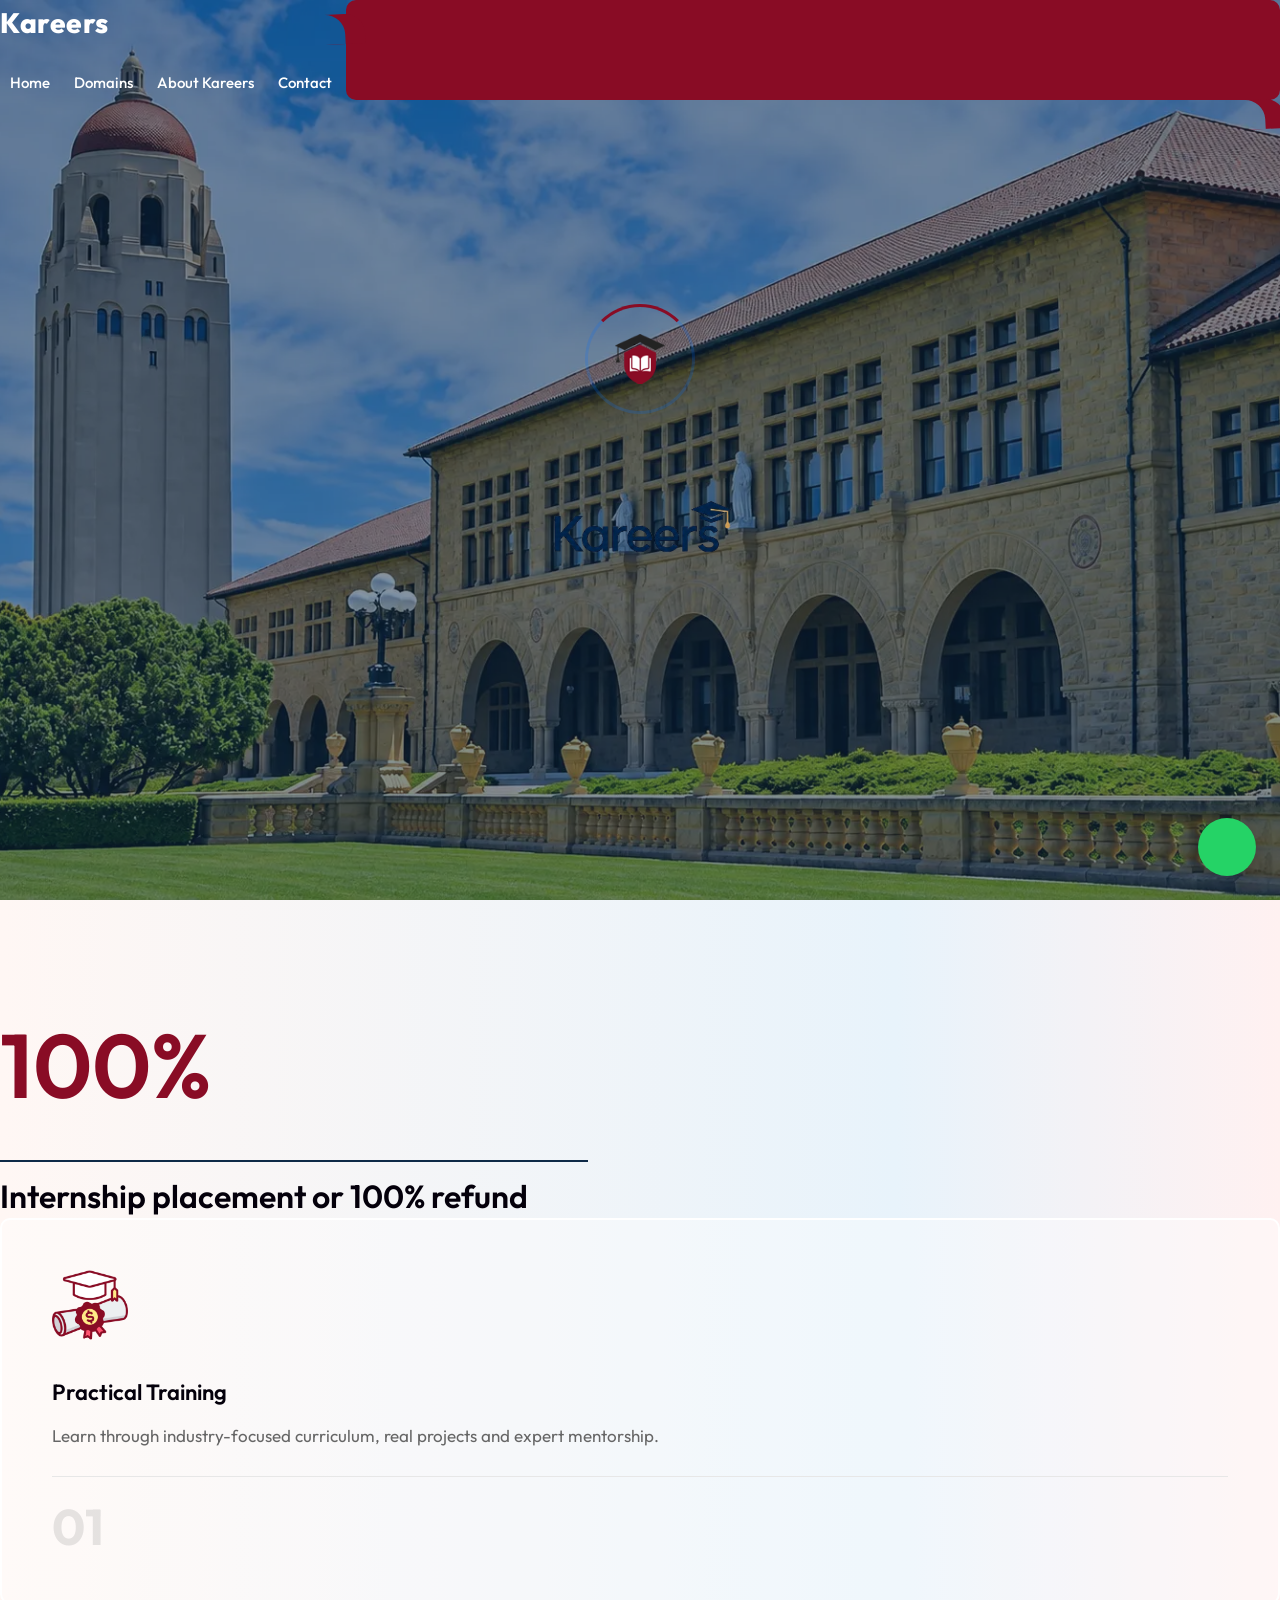
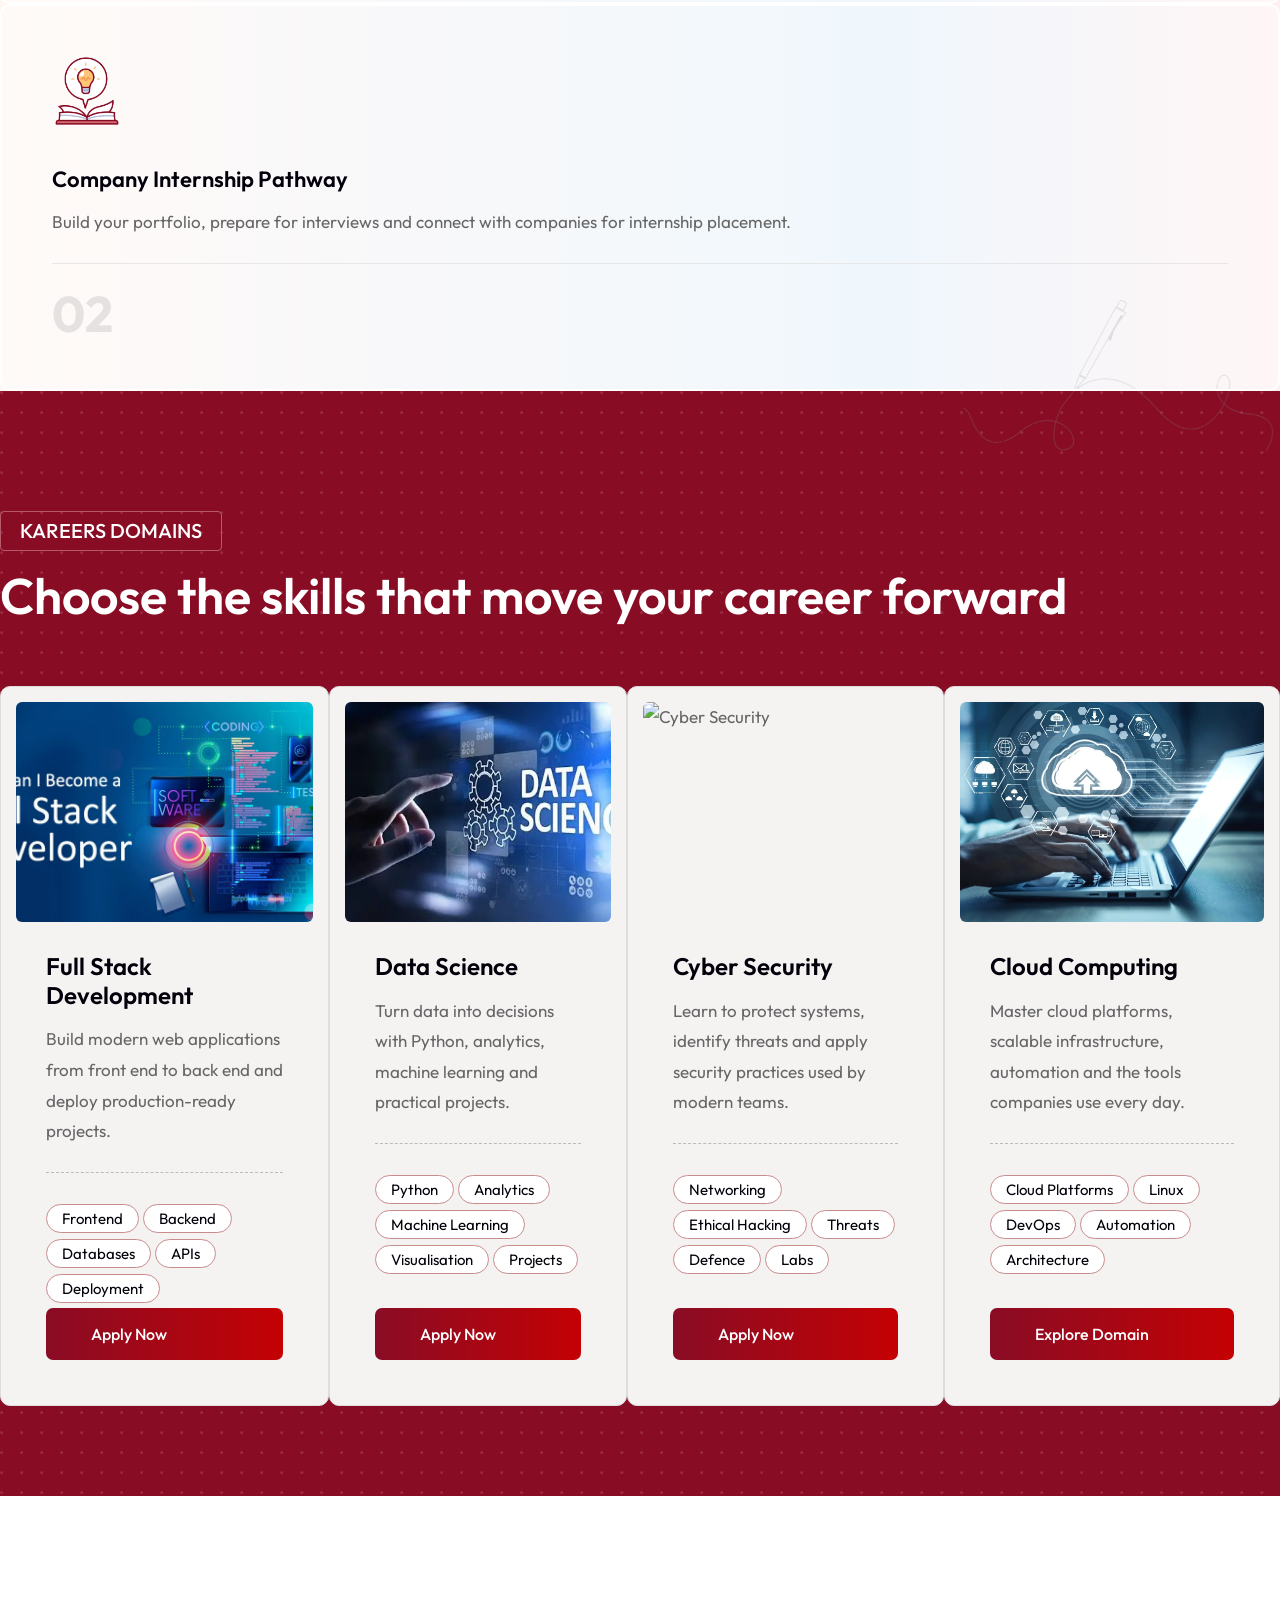
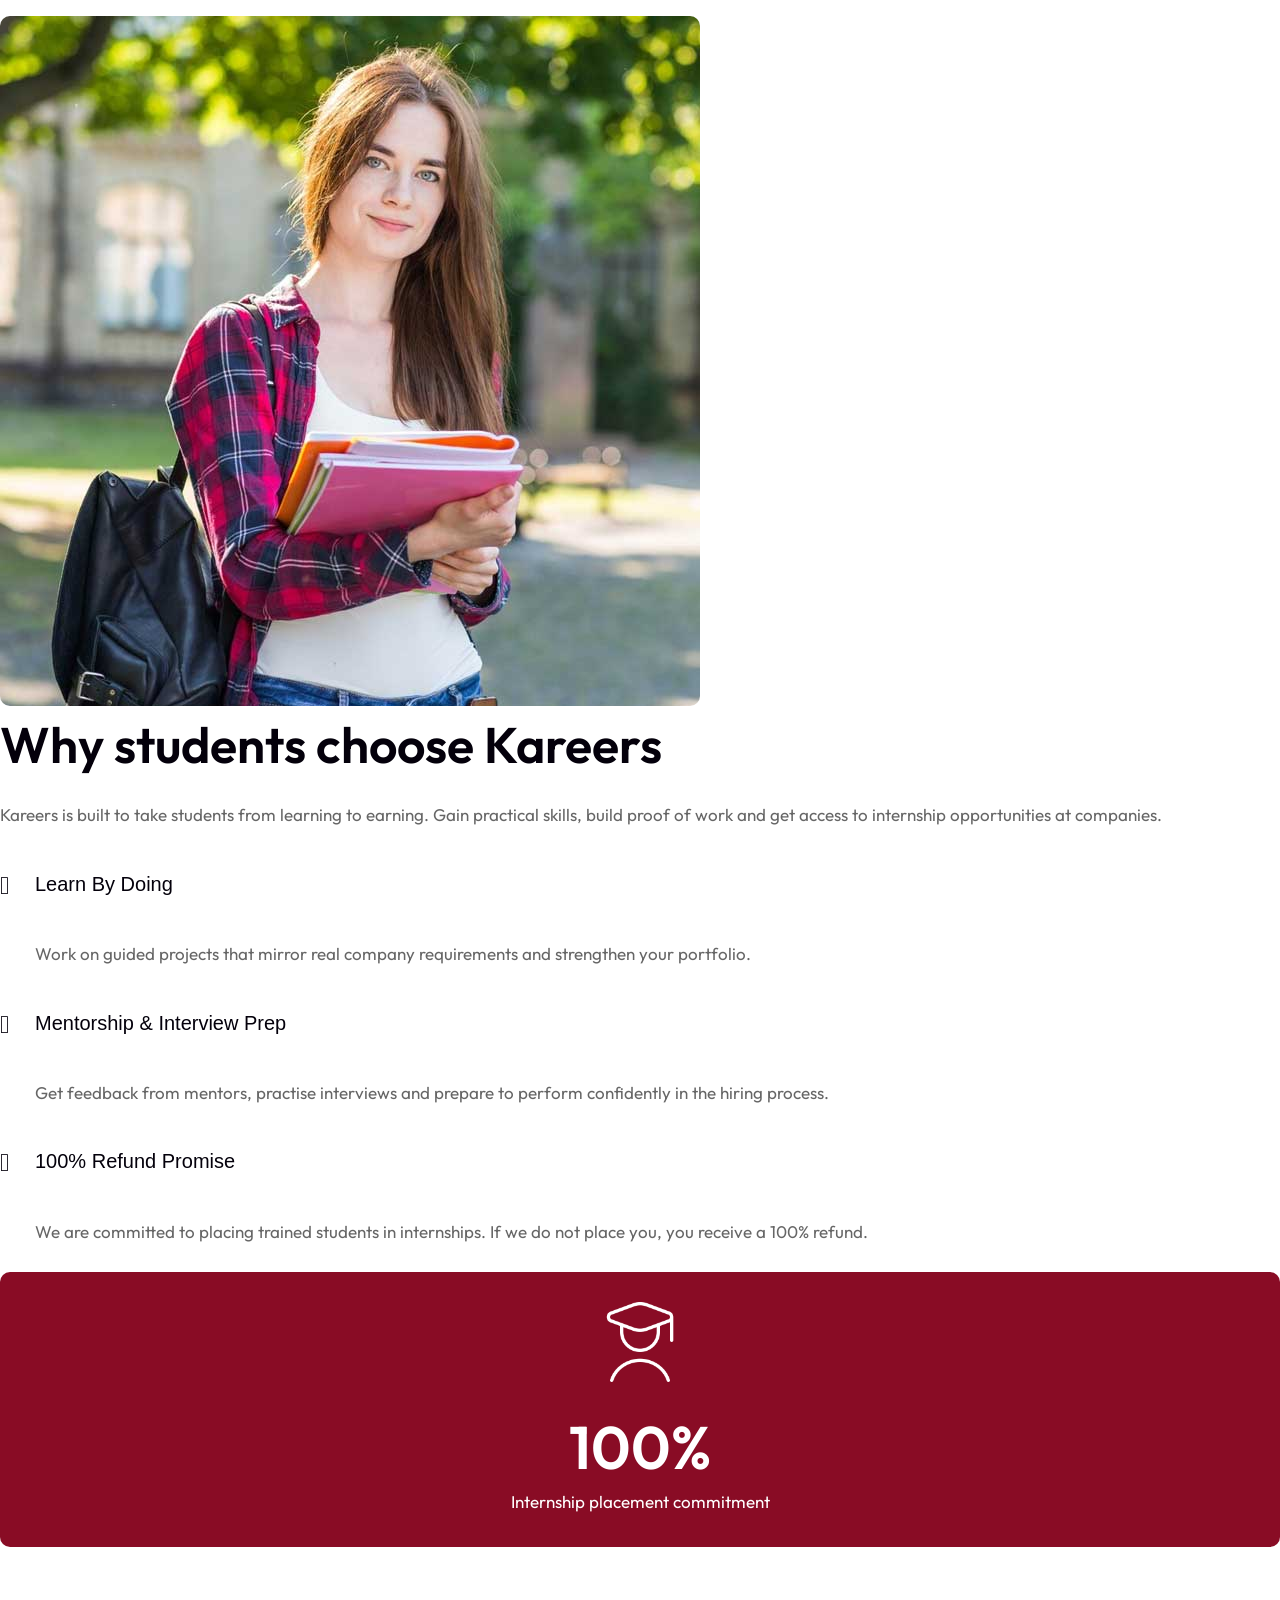
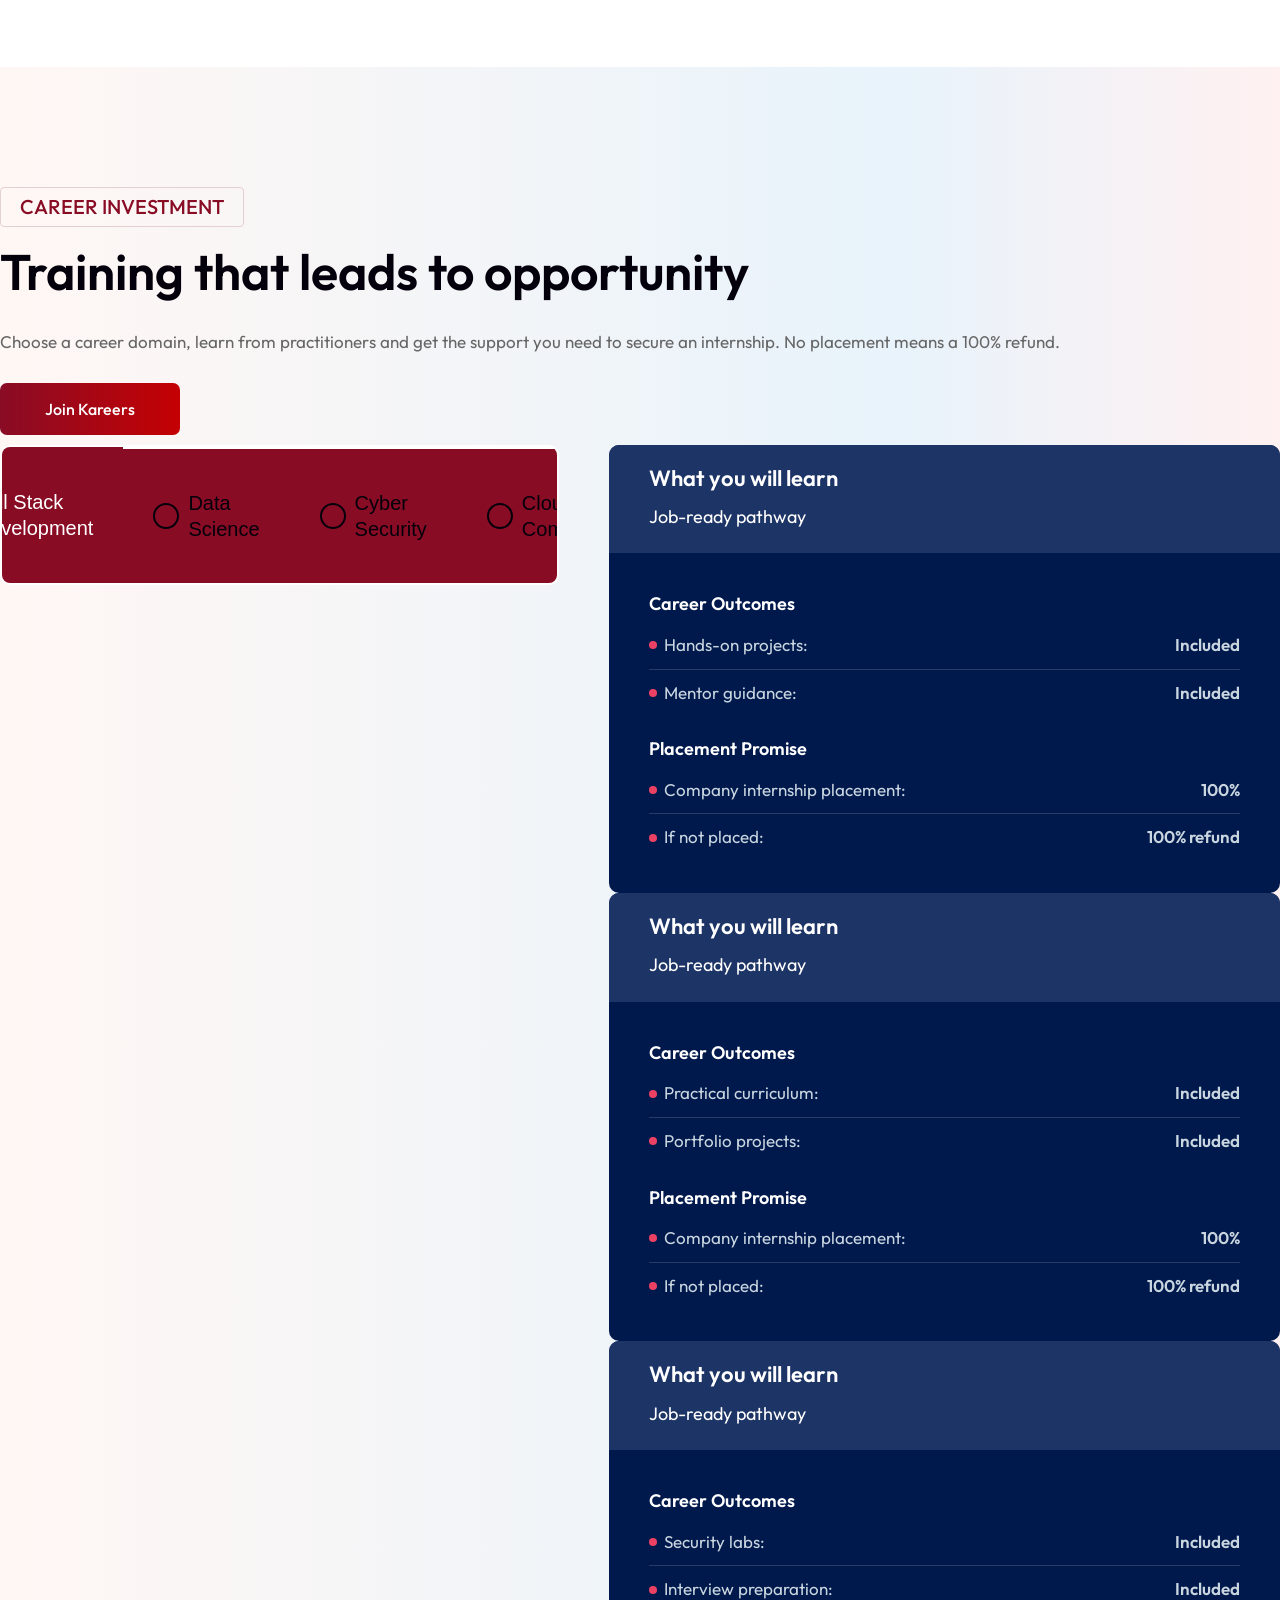
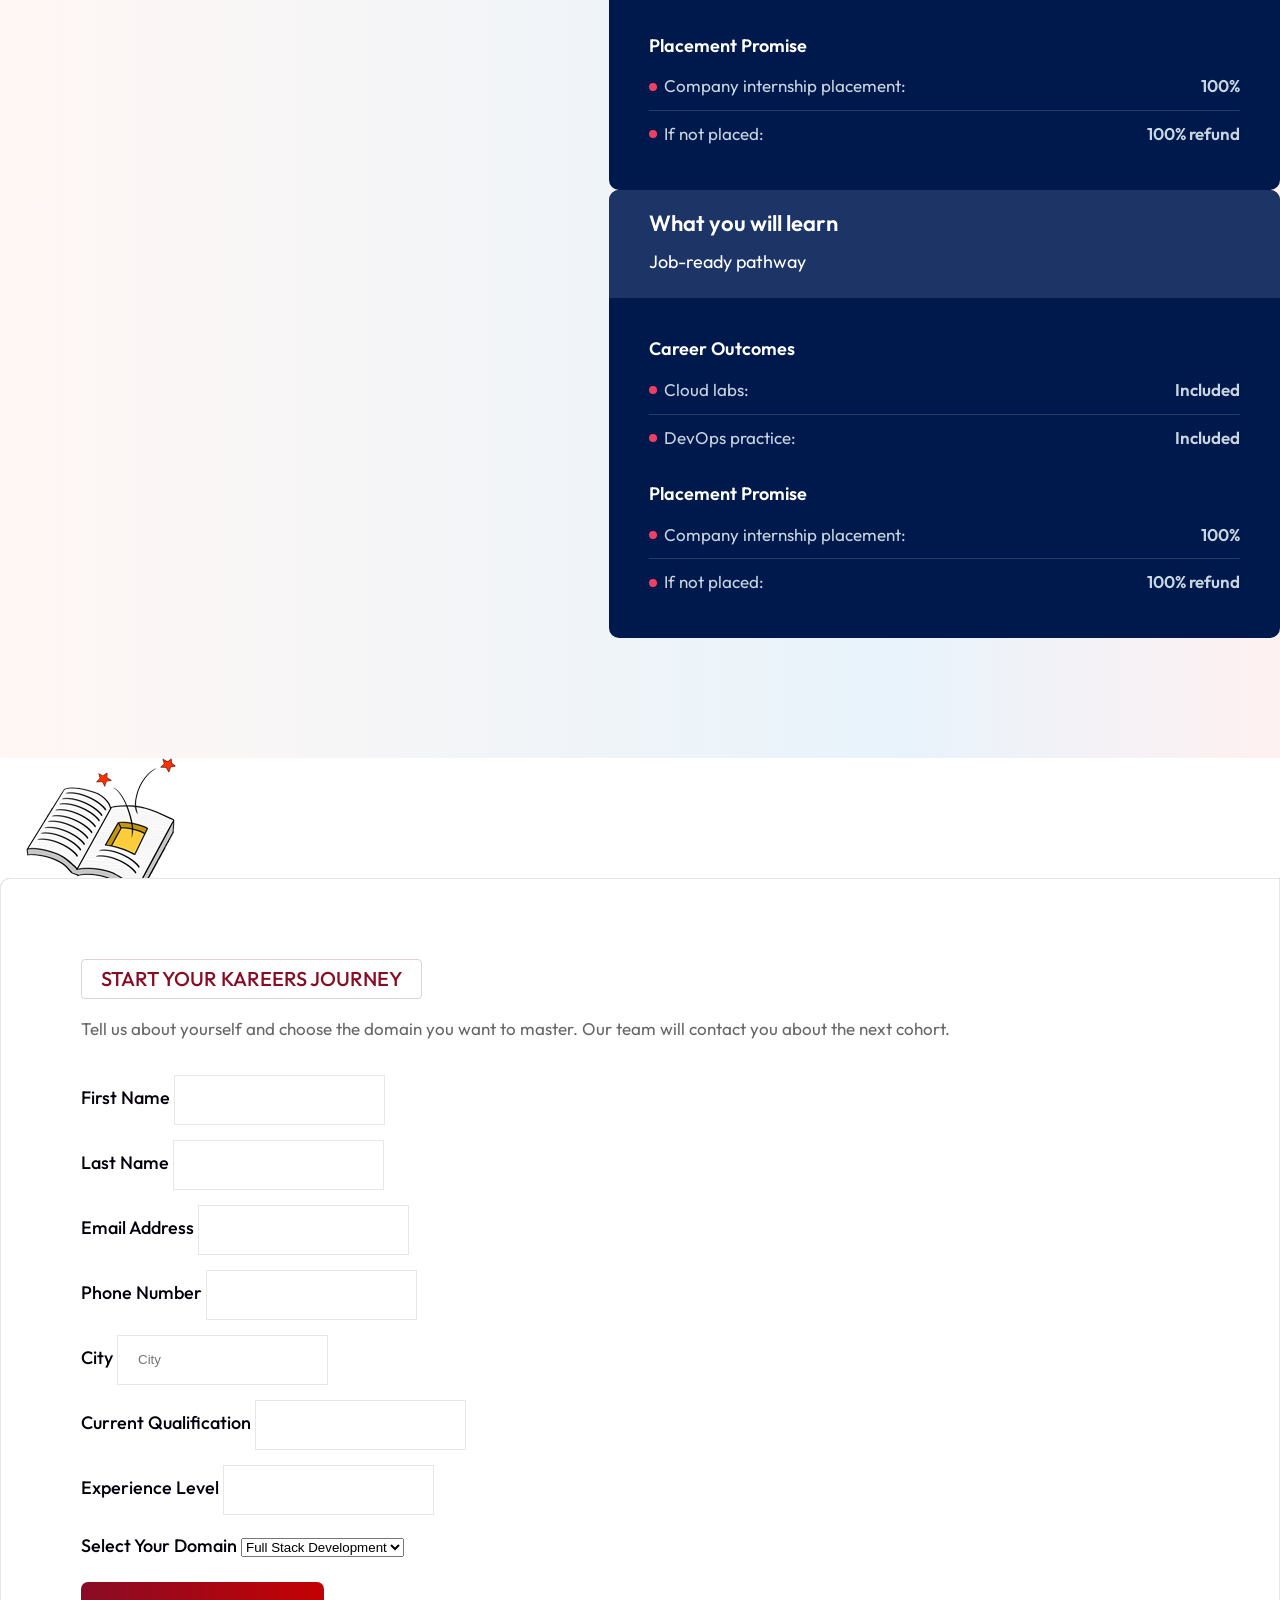
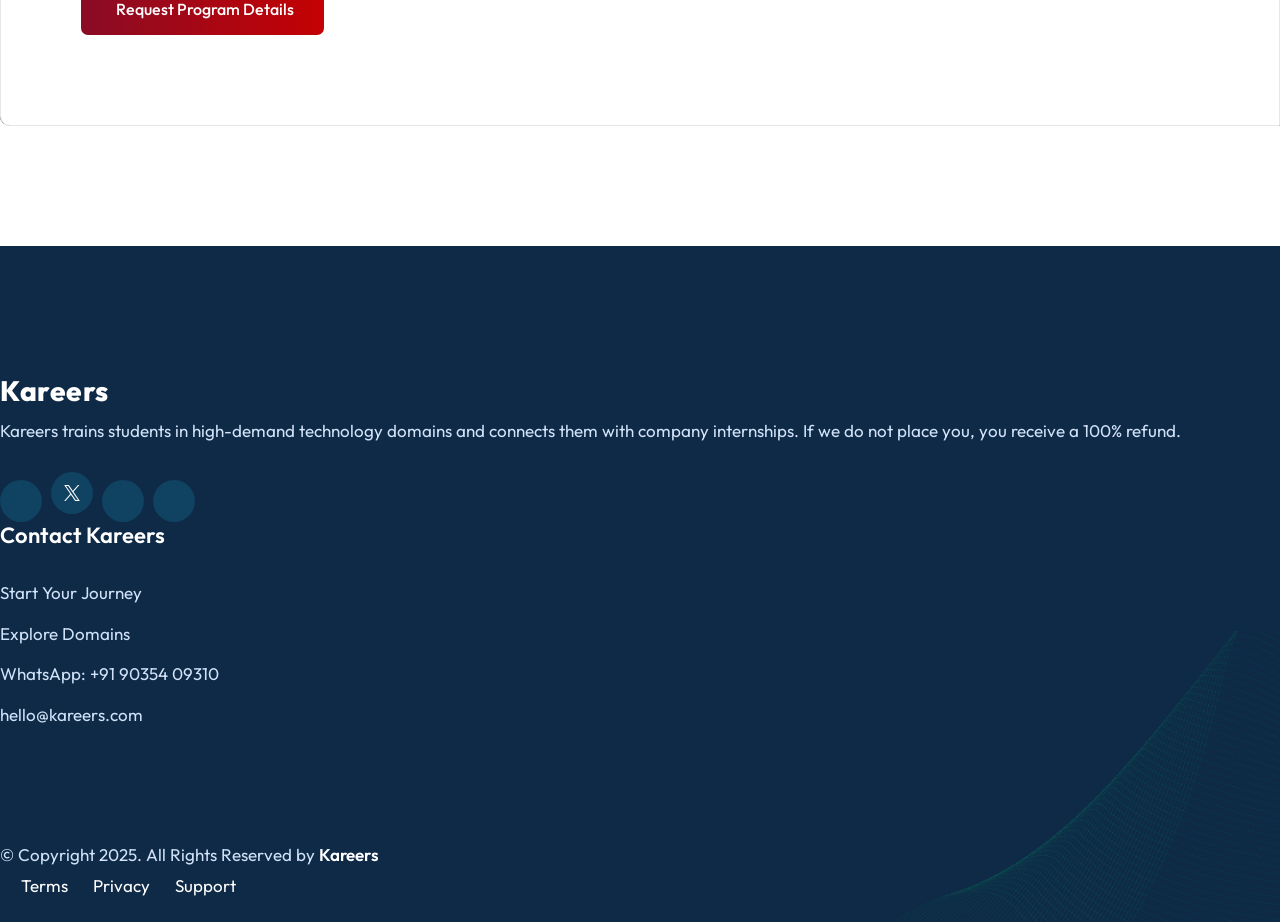
==== index.html @ 3d02a585 "Fix Netlify homepage entry point Co-authored-by: Copilot <223556219+Copilot@users.noreply.github.com" ====
<!DOCTYPE html>
<html lang="en">
<head>
    <meta charset="UTF-8">
    <meta name="viewport" content="width=device-width, initial-scale=1">
    <meta http-equiv="refresh" content="0; url=source/index-7.html">
    <title>Kareers | Training to Internship</title>
</head>
<body>
    <p>Redirecting to Kareers...</p>
    <script>
        window.location.replace('source/index-7.html');
    </script>
</body>
</html>
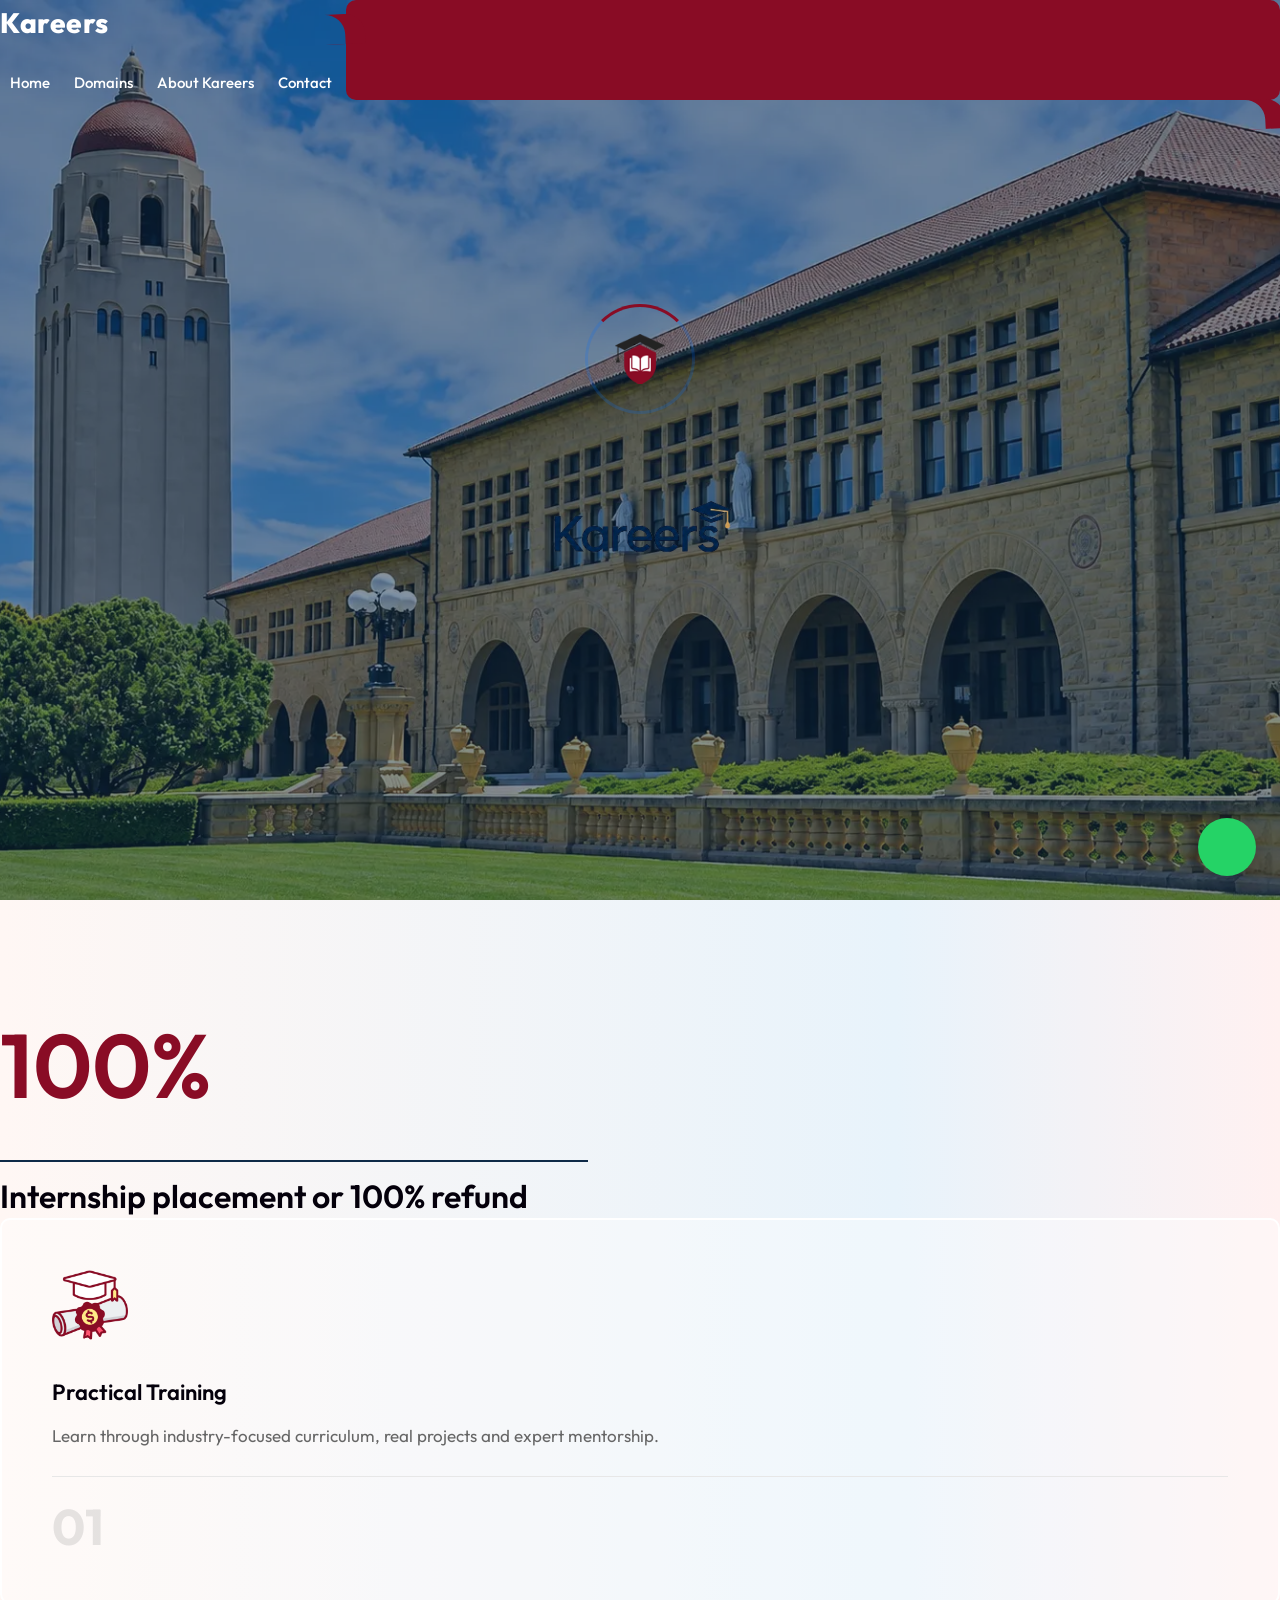
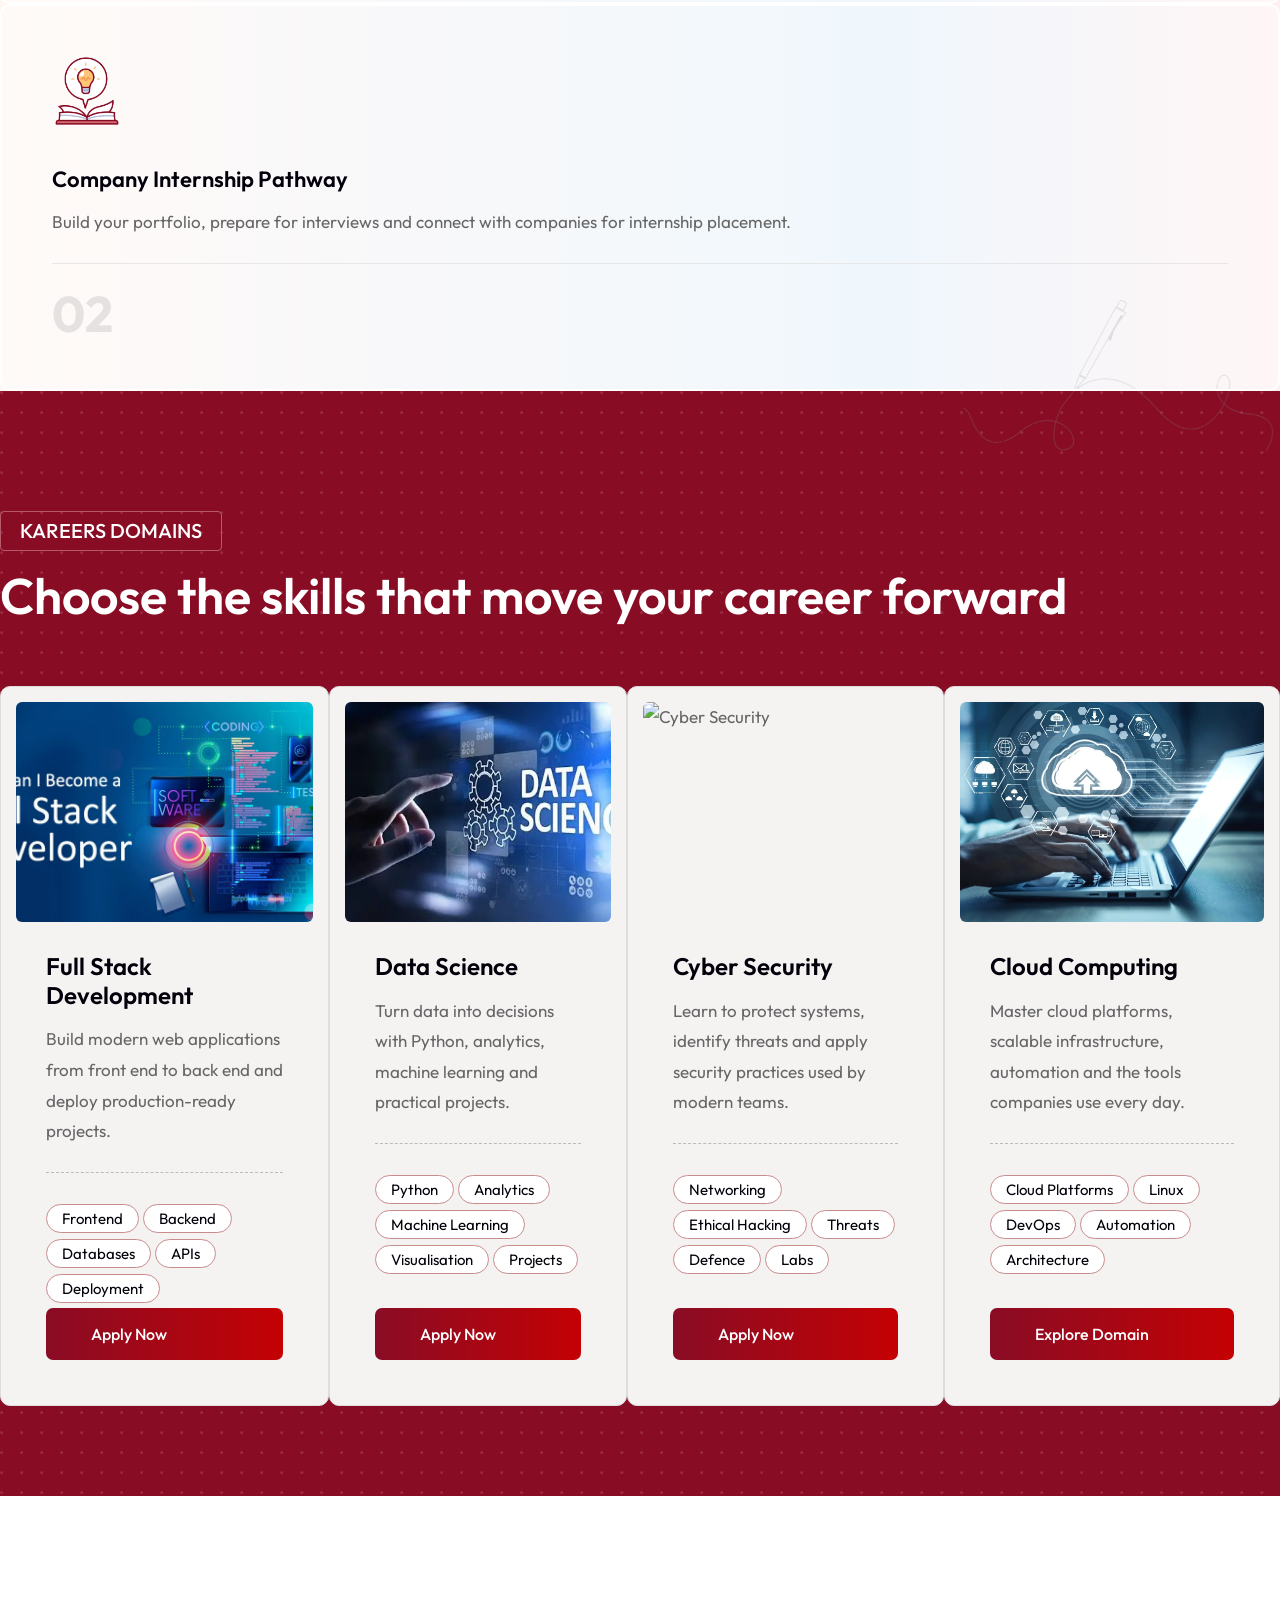
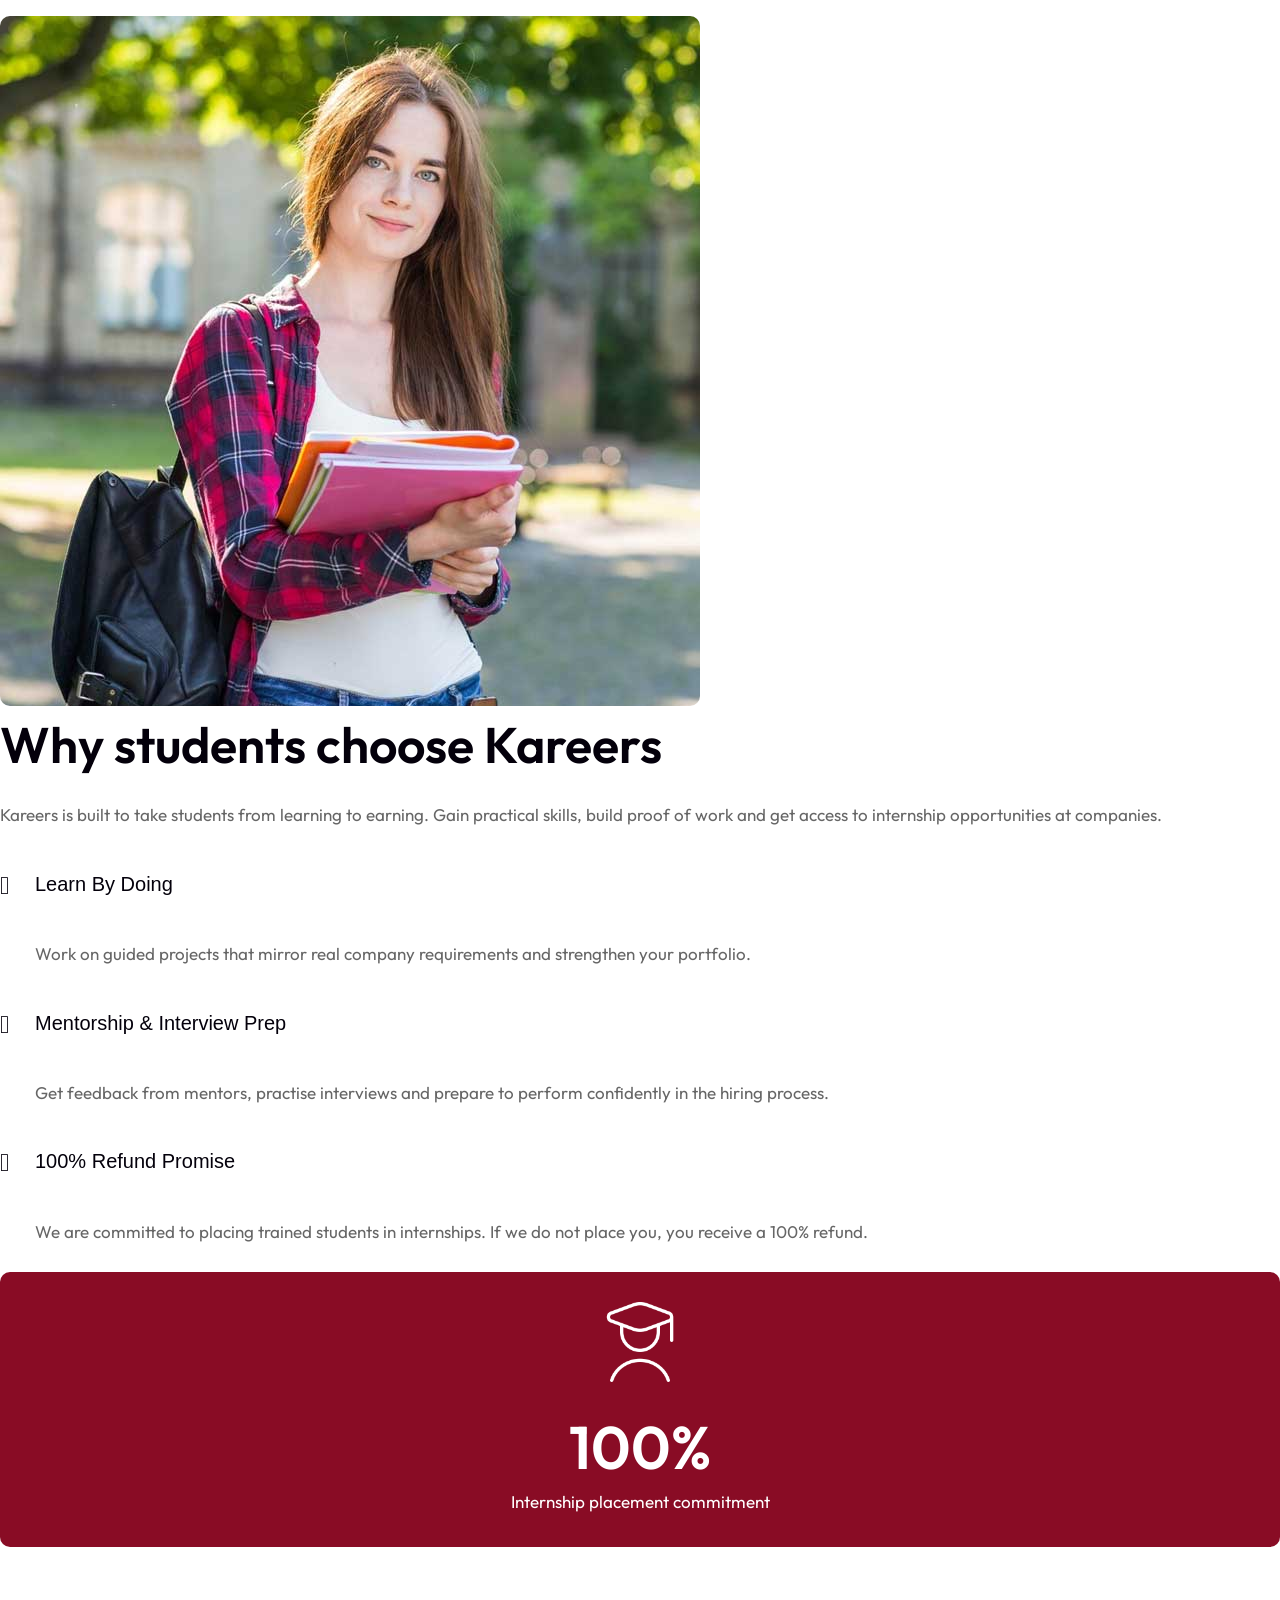
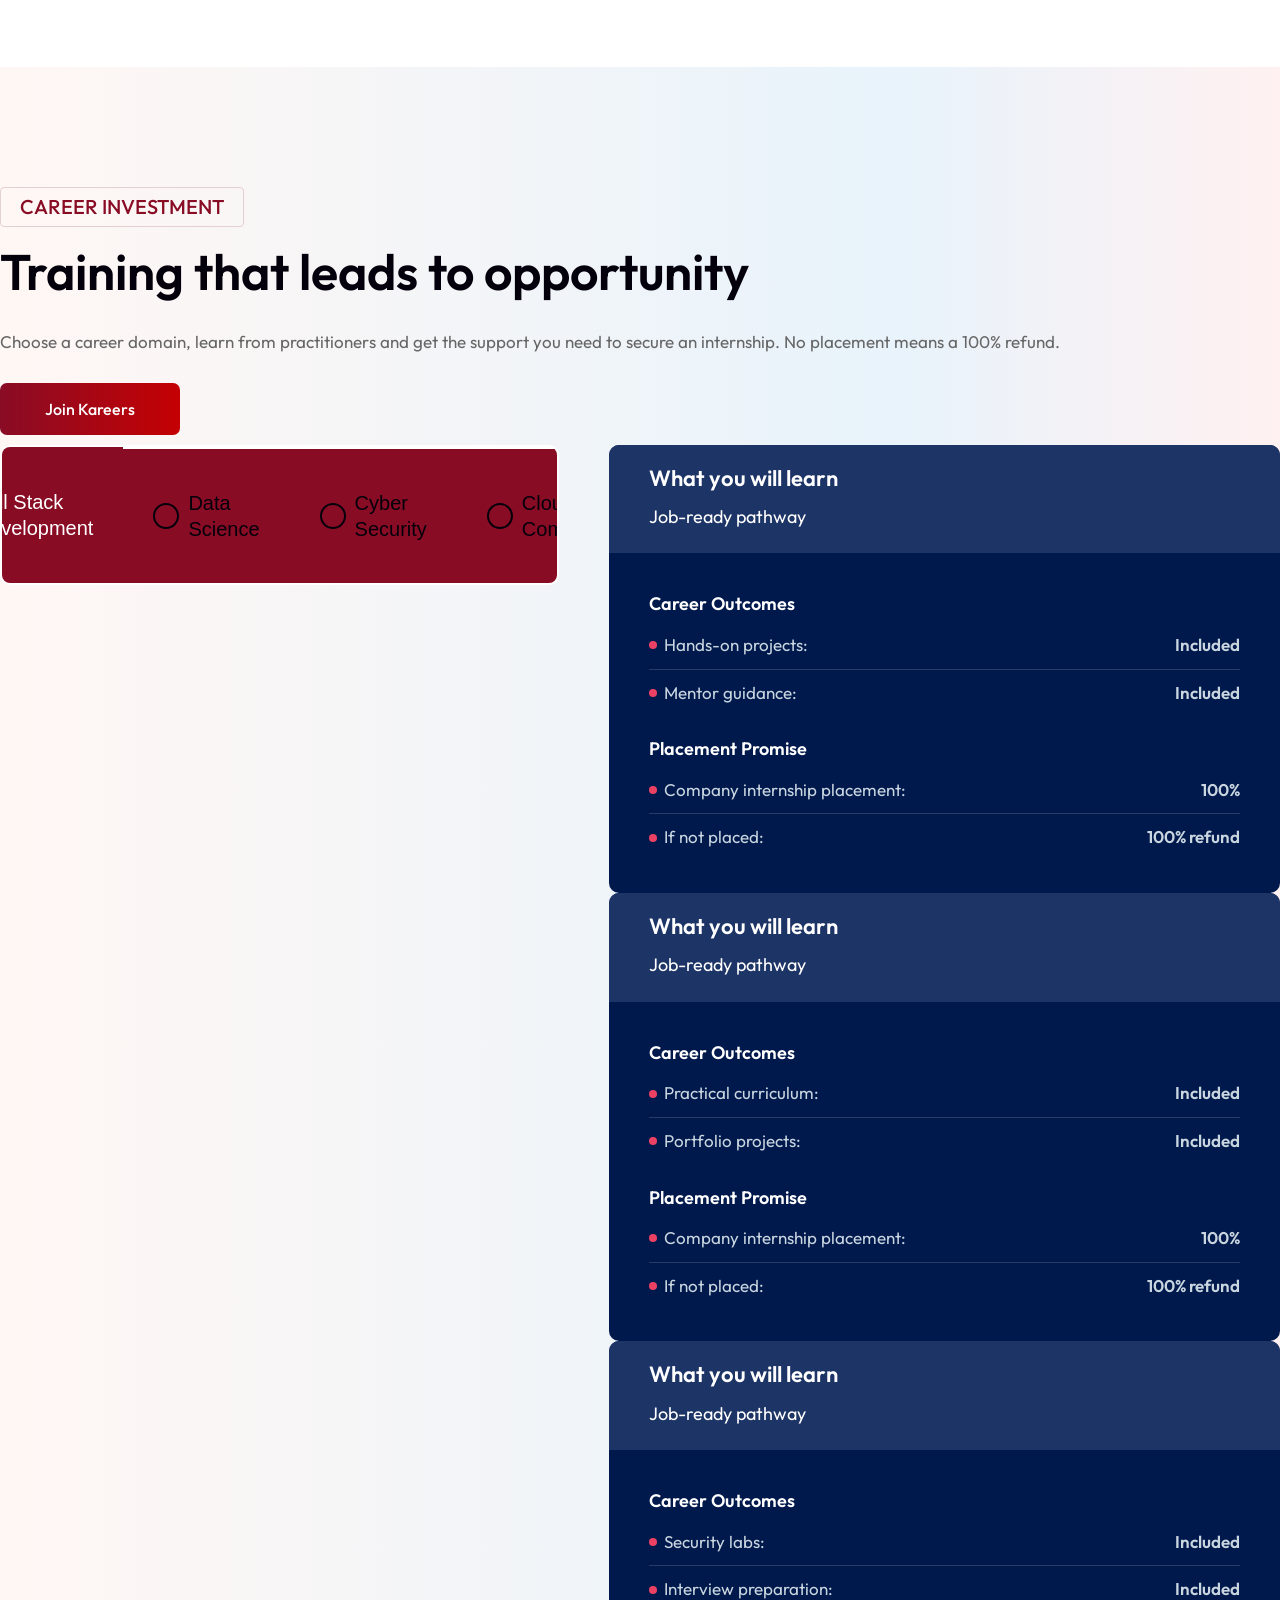
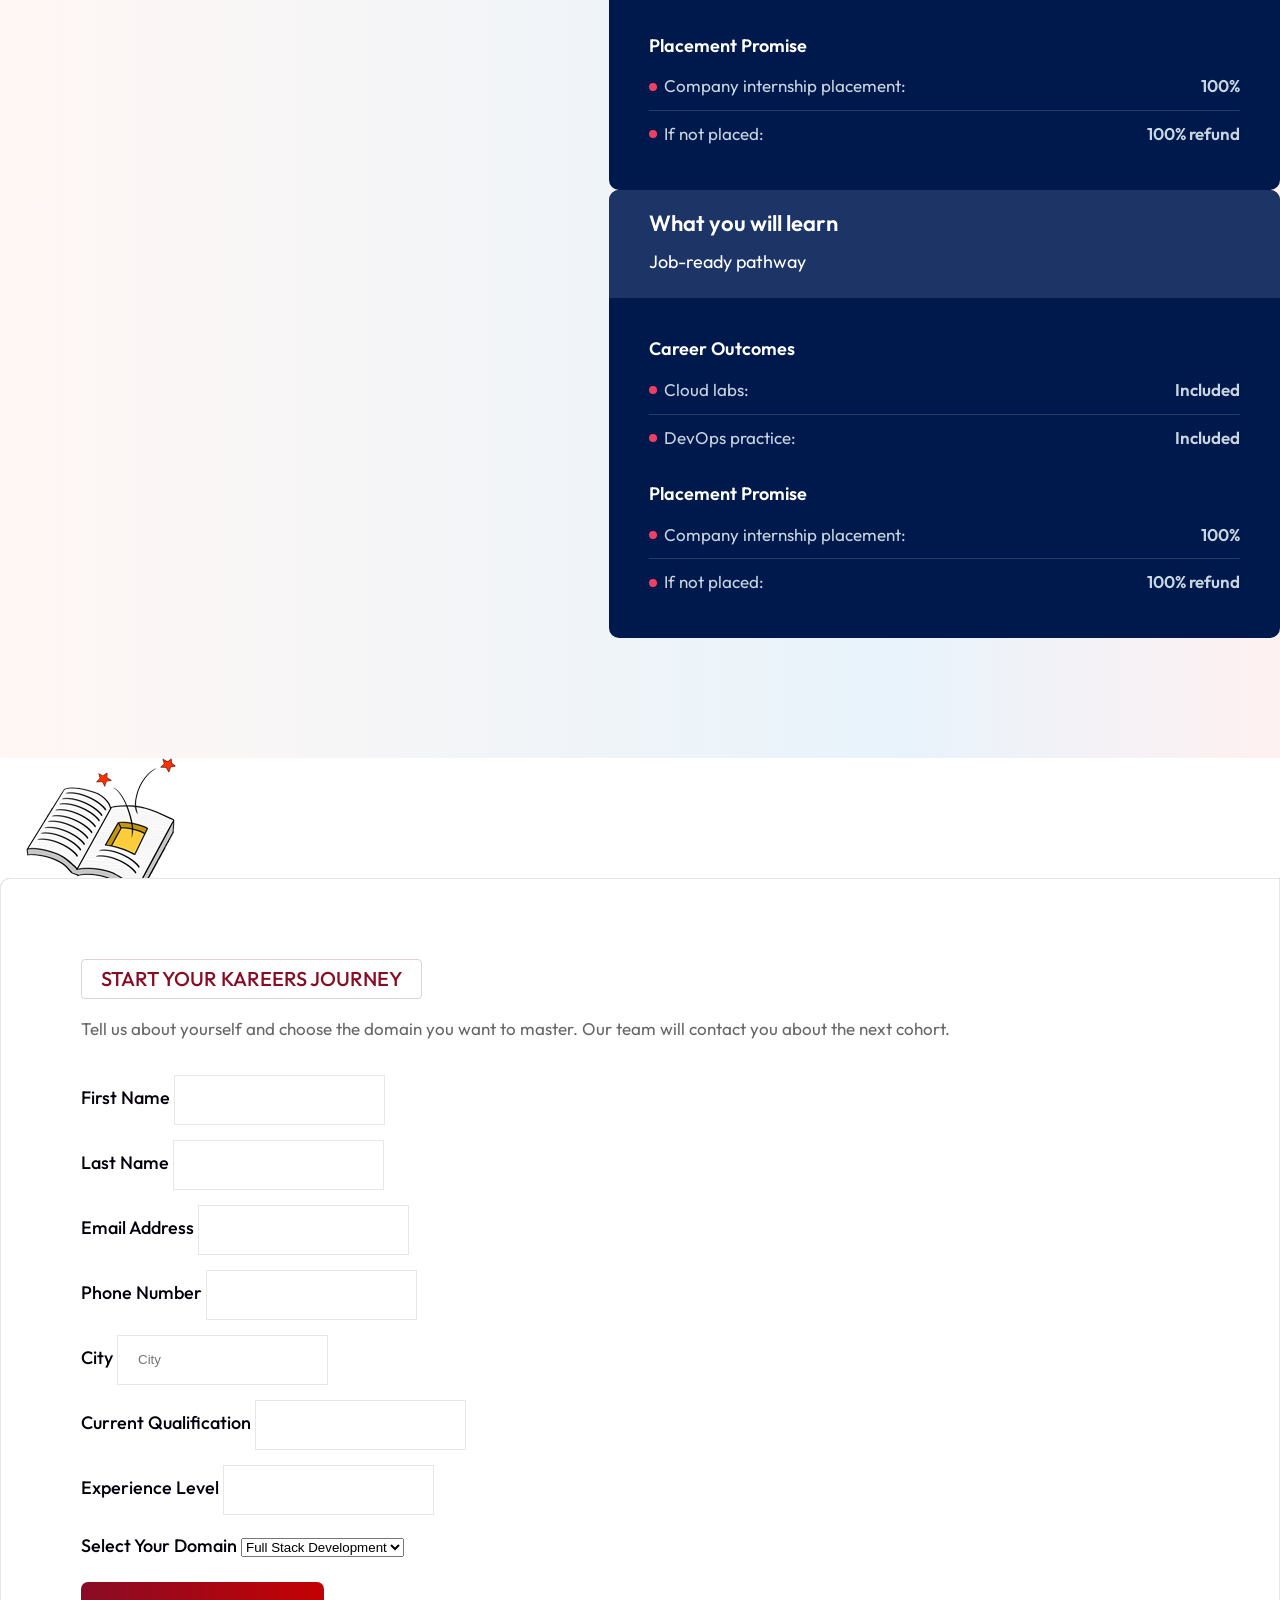
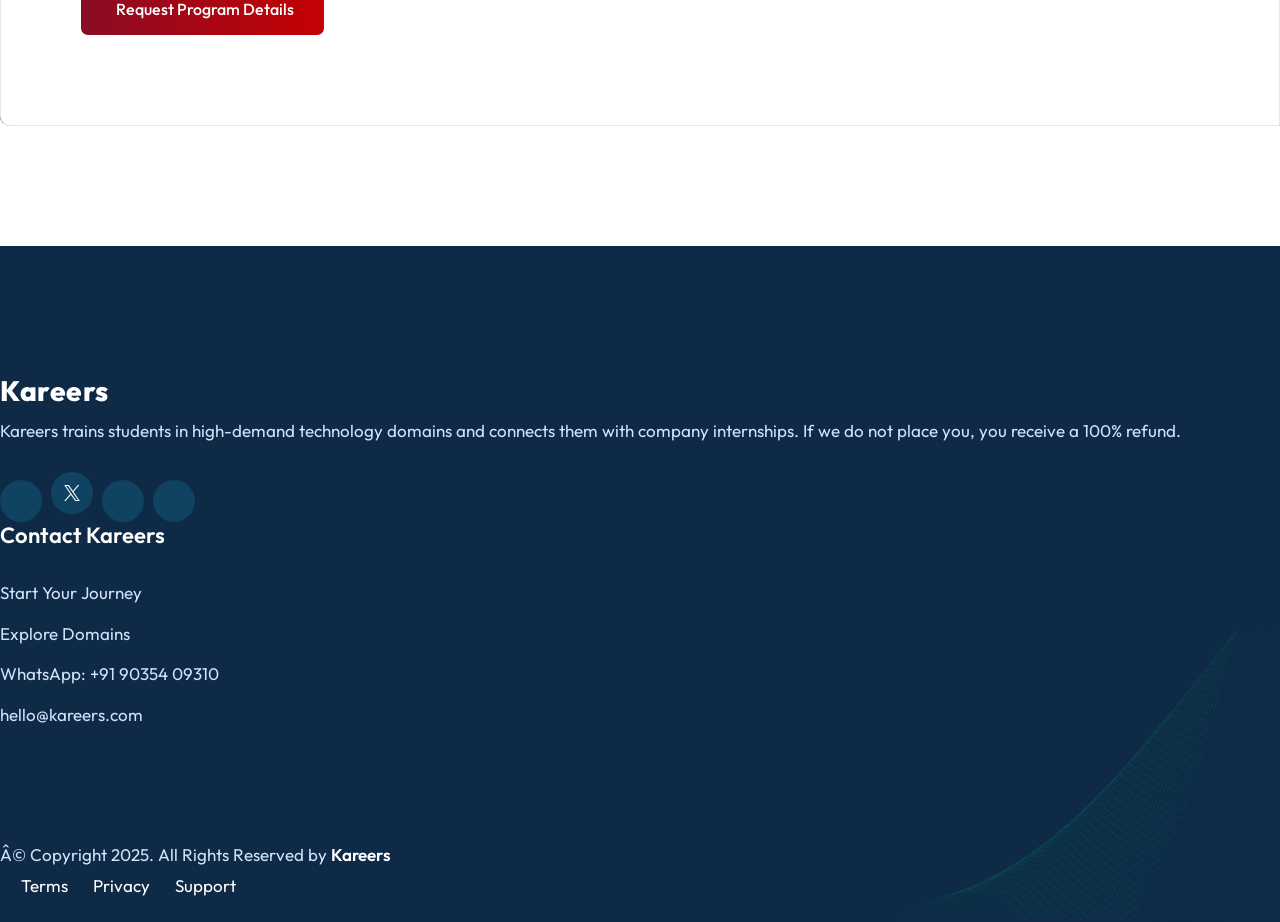
==== commit 0a8ca587: "Serve homepage directly from root Co-authored-by: Copilot <223556219+Copilot@users.noreply.github.co" ====
--- a/index.html
+++ b/index.html
@@ -1,15 +1,998 @@
-<!DOCTYPE html>
+﻿<!DOCTYPE html>
 <html lang="en">
+
 <head>
-    <meta charset="UTF-8">
+    <!-- ========== Meta Tags ========== -->
+    <meta charset="utf-8">
+    <meta http-equiv="X-UA-Compatible" content="IE=edge">
     <meta name="viewport" content="width=device-width, initial-scale=1">
-    <meta http-equiv="refresh" content="0; url=source/index-7.html">
+    <meta name="description" content="Kareers provides industry training and guaranteed internships for students.">
+
+    <!-- ========== Page Title ========== -->
     <title>Kareers | Training to Internship</title>
+
+    <!-- ========== Favicon Icon ========== -->
+    <link rel="shortcut icon" href="source/assets/img/favicon.png" type="image/x-icon">
+
+    <!-- ========== Start Stylesheet ========== -->
+    <link href="source/assets/css/bootstrap.min.css" rel="stylesheet">
+    <link href="source/assets/css/font-awesome.min.css" rel="stylesheet">
+    <link href="source/assets/css/magnific-popup.css" rel="stylesheet">
+    <link href="source/assets/css/swiper-bundle.min.css" rel="stylesheet">
+    <link href="source/assets/css/animate.min.css" rel="stylesheet">
+    <link href="source/assets/css/validnavs.css" rel="stylesheet">
+    <link href="source/assets/css/helper.css" rel="stylesheet">
+    <link href="source/assets/css/unit-test.css" rel="stylesheet">
+    <link href="source/assets/css/style.css" rel="stylesheet">
+    <link href="style.css" rel="stylesheet">
+    <style>
+        :root {
+            --color-primary: #0b1f3a;
+            --color-secondary: #123b68;
+            --color-style-two: #0b1f3a;
+            --color-style-three: #1d4f85;
+            --color-style-seven: #0b1f3a;
+            --color-style-eight: #2d5d8f;
+        }
+
+        .kareers-brand {
+            color: #ffffff;
+            font-size: 28px;
+            font-weight: 800;
+            letter-spacing: 0.02em;
+        }
+
+        .navbar-sticky.sticked .kareers-brand {
+            color: var(--color-style-two);
+        }
+
+        .mobile-header-logo {
+            display: none;
+        }
+
+        .mobile-menu-logo {
+            display: none;
+        }
+
+        .whatsapp-float {
+            position: fixed;
+            right: 24px;
+            bottom: 24px;
+            z-index: 999;
+            display: flex;
+            width: 58px;
+            height: 58px;
+            align-items: center;
+            justify-content: center;
+            border-radius: 50%;
+            background: #25d366;
+            color: #ffffff;
+            font-size: 30px;
+            box-shadow: 0 6px 18px rgba(0, 0, 0, 0.22);
+        }
+
+        .whatsapp-float:hover,
+        .whatsapp-float:focus {
+            background: #1da851;
+            color: #ffffff;
+        }
+
+        .preloader-logo {
+            display: block;
+            width: 240px;
+            max-width: 80vw;
+            height: auto;
+            margin: 0 auto;
+        }
+
+        .faculty-style-one-items > .row {
+            display: flex;
+            align-items: stretch;
+        }
+
+        .faculty-style-one-items > .row > [class*="col-"] {
+            display: flex;
+        }
+
+        .faculty-style-one-item {
+            display: flex;
+            flex-direction: column;
+            width: 100%;
+        }
+
+        .faculty-style-one-item .thumb img {
+            display: block;
+            width: 100%;
+            height: 220px;
+            object-fit: cover;
+            object-position: center;
+        }
+
+        .faculty-style-one-item .info {
+            display: flex;
+            flex: 1;
+            flex-direction: column;
+        }
+
+        .faculty-style-one-item .info p {
+            min-height: 96px;
+        }
+
+        .faculty-style-one-item ul.faculty-list {
+            min-height: 105px;
+        }
+
+        .faculty-style-one-item .btn {
+            margin-top: auto;
+        }
+
+        @media (max-width: 991px) {
+            .mobile-header-logo {
+                display: block;
+                position: absolute;
+                top: 50%;
+                left: 50%;
+                width: 320px;
+                max-width: 320px;
+                height: 114px;
+                object-fit: contain;
+                transform: translate(-50%, -50%);
+            }
+
+            .mobile-menu-logo {
+                display: block;
+                width: 240px;
+                max-width: 78%;
+                height: 90px;
+                object-fit: contain;
+                object-position: center;
+                margin: 18px auto 34px;
+            }
+
+            .faculty-style-one-items > .row {
+                display: block;
+            }
+
+            .faculty-style-one-items > .row > [class*="col-"] {
+                display: block;
+            }
+        }
+    </style>
+    <!-- ========== End Stylesheet ========== -->
+
 </head>
-<body>
-    <p>Redirecting to Kareers...</p>
+
+<body class="theme-style-three">
+
+    <!-- Start Preloader 
+    ============================================= -->
+    <div id="preloader">
+        <div id="edufix-preloader" class="edufix-preloader">
+            <div class="animation-preloader">
+                <div class="spinner"></div>
+                <div class="txt-loading">
+                    <img class="preloader-logo" src="source/assets/img/about/logo.png" alt="Kareers">
+                </div>
+            </div>
+            <div class="loader">
+                <div class="row">
+                    <div class="col-3 loader-section section-left">
+                        <div class="bg"></div>
+                    </div>
+                    <div class="col-3 loader-section section-left">
+                        <div class="bg"></div>
+                    </div>
+                    <div class="col-3 loader-section section-right">
+                        <div class="bg"></div>
+                    </div>
+                    <div class="col-3 loader-section section-right">
+                        <div class="bg"></div>
+                    </div>
+                </div>
+            </div>
+        </div>
+    </div>
+    <!-- End Preloader -->
+
+    <!--[if lte IE 9]>
+        <p class="browserupgrade">You are using an <strong>outdated</strong> browser. Please <a href="https://browsehappy.com/">upgrade your browser</a> to improve your experience and security.</p>
+    <![endif]-->
+
+
+    <!-- Header 
+    ============================================= -->
+    <header>
+        <!-- Start Navigation -->
+        <nav class="navbar mobile-sidenav navbar-sticky navbar-default validnavs white navbar-fixed no-background">
+
+
+            <div class="container d-flex justify-content-between align-items-center">            
+
+                <!-- Start Header Navigation -->
+                <div class="navbar-header">
+                    <button type="button" class="navbar-toggle" data-toggle="collapse" data-target="#navbar-menu">
+                        <i class="fa fa-bars"></i>
+                    </button>
+                    <a class="navbar-brand" href="index.html">
+                        <span class="kareers-brand">Kareers</span>
+                    </a>
+                </div>
+                <img class="mobile-header-logo" src="source/assets/img/about/logo.png" alt="Kareers">
+                <!-- End Header Navigation -->
+
+                <div class="nav-item-box d-flex justify-content-between align-items-center">
+                    <!-- Collect the nav links, forms, and other content for toggling -->
+                    <div class="collapse navbar-collapse" id="navbar-menu">
+
+                        <img class="mobile-menu-logo" src="source/assets/img/about/logo.png" alt="Kareers">
+                        <button type="button" class="navbar-toggle" data-toggle="collapse" data-target="#navbar-menu">
+                            <i class="fa fa-times"></i>
+                        </button>
+                        
+                        <ul class="nav navbar-nav navbar-right" data-in="fadeInDown" data-out="fadeOutUp">
+                            <li><a href="source/index.html">Home</a></li>
+                            <li><a href="#domains">Domains</a></li>
+                            <li><a href="#about-kareers">About Kareers</a></li>
+                            <li><a href="#career-application">Contact</a></li>
+                        </ul>
+                    </div><!-- /.navbar-collapse -->
+
+                </div>
+
+            </div>   
+            <!-- Overlay screen for menu -->
+            <div class="overlay-screen"></div>
+            <!-- End Overlay screen for menu -->
+        </nav>
+        <!-- End Navigation -->
+    </header>
+    <!-- End Header -->
+
+    <a class="whatsapp-float" href="https://wa.me/919035409310?text=Hello%20Kareers%2C%20I%20want%20to%20learn%20more." target="_blank" rel="noopener" aria-label="Chat with Kareers on WhatsApp">
+        <i class="fab fa-whatsapp"></i>
+    </a>
+    
+    <!-- Start Banner Area 
+    ============================================= -->
+    <div class="banner-area banner-style-seven-area navigation-circle zoom-effect overflow-hidden text-light">
+        <div class="banner-round-shape"></div>
+        <!-- Slider main container -->
+        <div class="banner-fade">
+            <!-- Additional required wrapper -->
+            <div class="swiper-wrapper">
+
+                <!-- Single Item -->
+                <div class="swiper-slide banner-style-seven">
+                    <div class="banner-thumb bg-cover shadow dark" style="background: url('source/assets/img/banner/1920%20%C3%97%201285.webp');"></div>
+                    <div class="container">
+                        <div class="banner-style-seven-info">
+                            <div class="fixed-thumb">
+                                <img src="source/assets/img/illustration/4.png" alt="Image Not Found">
+                            </div>
+                            <div class="row align-center">
+                                <div class="col-lg-7">
+                                    <div class="content">
+                                        <h2>Train for your future. Start your internship.</h2>
+                                        <div class="info">
+                                            <p>
+                                                Build job-ready skills with expert training, practical projects and direct pathways to internships at leading companies.
+                                            </p>
+                                            <div class="button">
+                                                <a class="btn btn-md btn-gradient animation" href="https://wa.me/919035409310?text=Hello%20Kareers%2C%20I%20want%20to%20start%20my%20career%20journey." target="_blank" rel="noopener">Start Your Journey</a>
+                                            </div>
+                                        </div>
+                                    </div>
+                                </div>
+                                <div class="col-lg-4 offset-lg-1">
+                                    <div class="right-info">
+                                        <ul>
+                                            <li>
+                                                <h5>100% Internship Placement</h5>
+                                                <p>
+                                                    We train you for the skills companies are hiring for.
+                                                </p>
+                                            </li>
+                                            <li>
+                                                <h5>Refund Promise</h5>
+                                                <p>
+                                                    No internship placement? Get a 100% refund.
+                                                </p>
+                                            </li>
+                                        </ul>
+                                        <img src="source/assets/img/shape/25.png" alt="Image Not Found">
+                                    </div>
+                                </div>
+                            </div>
+                        </div>
+                    </div>
+                </div>
+                <!-- End Single Item -->
+
+                <!-- Single Item -->
+                <div class="swiper-slide banner-style-seven">
+                    <div class="banner-thumb bg-cover shadow dark" style="background: url('source/assets/img/banner/2048%20x%201152.webp');"></div>
+                    <div class="container">
+                        <div class="banner-style-seven-info">
+                            <div class="fixed-thumb">
+                                <img src="source/assets/img/illustration/4.png" alt="Image Not Found">
+                            </div>
+                            <div class="row align-center">
+                                <div class="col-lg-7">
+                                    <div class="content">
+                                        <h2>Learn in-demand skills. Get placed with confidence.</h2>
+                                        <div class="info">
+                                            <p>
+                                                Kareers connects ambitious students with career-focused training and internship opportunities at companies.
+                                            </p>
+                                            <div class="button">
+                                                <a class="btn btn-md btn-gradient animation" href="https://wa.me/919035409310?text=Hello%20Kareers%2C%20I%20want%20to%20learn%20more%20about%20your%20programs." target="_blank" rel="noopener">Explore Kareers</a>
+                                            </div>
+                                        </div>
+                                    </div>
+                                </div>
+                                <div class="col-lg-4 offset-lg-1">
+                                    <div class="right-info">
+                                        <ul>
+                                            <li>
+                                                <h5>Industry-Focused Training</h5>
+                                                <p>
+                                                    Learn through projects, mentorship and hands-on practice.
+                                                </p>
+                                            </li>
+                                            <li>
+                                                <h5>Career-Ready Outcomes</h5>
+                                                <p>
+                                                    Graduate ready to contribute from day one.
+                                                </p>
+                                            </li>
+                                        </ul>
+                                        <img src="source/assets/img/shape/25.png" alt="Image Not Found">
+                                    </div>
+                                </div>
+                            </div>
+                        </div>
+                    </div>
+                </div>
+                <!-- End Single Item -->
+
+            </div>
+
+            <!-- Navigation -->
+            <div class="swiper-nav-left">
+                <div class="swiper-button-prev"></div>
+                <div class="swiper-button-next"></div>
+            </div>
+
+        </div>        
+    </div>
+    <!-- End Main -->
+
+    <!-- Start Feature 
+    ============================================= -->
+    <div class="feature-style-two-area default-padding-top bg-gray-gradient-secondary">
+        <div class="shape">
+            <img src="source/assets/img/shape/58.png" alt="Image Not Found">
+        </div>
+        <div class="container">
+            <div class="row">
+                <!-- Single Item -->
+                <div class="col-lg-4 col-md-12 mb-md-50">
+                    <div class="experience-card-two wow fadeInUp">
+                        <div class="counter">
+                            <div class="timer" data-to="100" data-speed="1000">100</div>
+                            <div class="operator">%</div>
+                        </div>
+                        <h3>Internship placement or 100% refund</h3>
+                    </div>
+                    
+                </div>
+                <!-- End Single Item -->
+                <!-- Single Item -->
+                <div class="col-lg-4 col-md-6">
+                    <div class="feature-style-two-item active wow fadeInUp" data-wow-delay="400ms">
+                        <div class="icon">
+                            <img src="source/assets/img/icon/60.png" alt="Image Not Found">
+                        </div>
+                        <h4><a href="#">Practical Training</a></h4>
+                        <p>
+                            Learn through industry-focused curriculum, real projects and expert mentorship.
+                        </p>
+                        <div class="bottom">
+                            <span>01</span>
+                           
+                        </div>
+                    </div>
+                </div>
+                <!-- End Single Item -->
+                <!-- Single Item -->
+                <div class="col-lg-4 col-md-6">
+                    <div class="feature-style-two-item wow fadeInUp" data-wow-delay="600ms">
+                        <div class="icon">
+                            <img src="source/assets/img/icon/61.png" alt="Image Not Found">
+                        </div>
+                        <h4><a href="#">Company Internship Pathway</a></h4>
+                        <p>
+                            Build your portfolio, prepare for interviews and connect with companies for internship placement.
+                        </p>
+                        <div class="bottom">
+                            <span>02</span>
+                            
+                        </div>
+                    </div>
+                </div>
+                <!-- End Single Item -->
+            </div>
+        </div>
+    </div>
+    <!-- End Feature -->
+
+
+    <!-- Start Faculty 
+    ============================================= -->
+    <div id="domains" class="faculty-area default-padding bottom-less bg-theme" style="background-image: url(source/assets/img/shape/41.png);">
+        <div class="container">
+            <div class="site-heading text-light text-center">
+                <div class="row">
+                    <div class="col-xl-6 offset-xl-3 col-lg-8 offset-lg-2">
+                        <h4 class="sub-title">Kareers Domains</h4>
+                        <h2 class="title split-text">Choose the skills that move your career forward</h2>
+                    </div>
+                </div>
+            </div>
+        </div>
+        <div class="container">
+            <div class="faculty-style-one-items">
+                <div class="row">
+                    <!-- Single Item -->
+                    <div class="col-lg-3 col-md-6 mb-30">
+                        <div class="faculty-style-one-item wow fadeInUp">
+                            <div class="thumb">
+                                <img src="source/assets/img/faculty/fullstack.webp" alt="Full Stack Development">
+                            </div>
+                            <div class="info">
+                                <h4><a href="course-single.html">Full Stack Development</a></h4>
+                                <p>
+                                    Build modern web applications from front end to back end and deploy production-ready projects.
+                                </p>
+                                <ul class="faculty-list">
+                                    <li>Frontend</li>
+                                    <li>Backend</li>
+                                    <li>Databases</li>
+                                    <li>APIs</li>
+                                    <li>Deployment</li>
+                                </ul>
+                                <a href="https://wa.me/919035409310?text=Hello%20Kareers%2C%20I%20want%20to%20apply%20for%20Full%20Stack%20Development." target="_blank" rel="noopener" class="btn btn-gradient btn-sm animation">Apply Now</a>
+                            </div>
+                        </div>
+                    </div>
+                    <!-- End Single Item -->
+                    <!-- Single Item -->
+                    <div class="col-lg-3 col-md-6 mb-30">
+                        <div class="faculty-style-one-item wow fadeInUp" data-wow-delay="200ms">
+                            <div class="thumb">
+                                <img src="source/assets/img/faculty/datascience.webp" alt="Data Science">
+                            </div>
+                            <div class="info">
+                                <h4><a href="course-single.html">Data Science</a></h4>
+                                <p>
+                                    Turn data into decisions with Python, analytics, machine learning and practical projects.
+                                </p>
+                                <ul class="faculty-list">
+                                    <li>Python</li>
+                                    <li>Analytics</li>
+                                    <li>Machine Learning</li>
+                                    <li>Visualisation</li>
+                                    <li>Projects</li>
+                                </ul>
+                                <a href="https://wa.me/919035409310?text=Hello%20Kareers%2C%20I%20want%20to%20apply%20for%20Data%20Science." target="_blank" rel="noopener" class="btn btn-gradient btn-sm animation">Apply Now</a>
+                            </div>
+                        </div>
+                    </div>
+                    <!-- End Single Item -->
+                    <!-- Single Item -->
+                    <div class="col-lg-3 col-md-6 mb-30">
+                        <div class="faculty-style-one-item wow fadeInUp" data-wow-delay="400ms">
+                            <div class="thumb">
+                                <img src="source/assets/img/faculty/Cybersecurity_certiprof.webp" alt="Cyber Security">
+                            </div>
+                            <div class="info">
+                                <h4><a href="course-single.html">Cyber Security</a></h4>
+                                <p>
+                                    Learn to protect systems, identify threats and apply security practices used by modern teams.
+                                </p>
+                                <ul class="faculty-list">
+                                    <li>Networking</li>
+                                    <li>Ethical Hacking</li>
+                                    <li>Threats</li>
+                                    <li>Defence</li>
+                                    <li>Labs</li>
+                                </ul>
+                                <a href="https://wa.me/919035409310?text=Hello%20Kareers%2C%20I%20want%20to%20apply%20for%20Cyber%20Security." target="_blank" rel="noopener" class="btn btn-gradient btn-sm animation">Apply Now</a>
+                            </div>
+                        </div>
+                    </div>
+                    <!-- End Single Item -->
+                    <!-- Single Item -->
+                    <div class="col-lg-3 col-md-6 mb-30">
+                        <div class="faculty-style-one-item wow fadeInUp" data-wow-delay="600ms">
+                            <div class="thumb">
+                                <img src="source/assets/img/faculty/cloudcomputing.webp" alt="Cloud Computing">
+                            </div>
+                            <div class="info">
+                                <h4><a href="course-single.html">Cloud Computing</a></h4>
+                                <p>
+                                    Master cloud platforms, scalable infrastructure, automation and the tools companies use every day.
+                                </p>
+                                <ul class="faculty-list">
+                                    <li>Cloud Platforms</li>
+                                    <li>Linux</li>
+                                    <li>DevOps</li>
+                                    <li>Automation</li>
+                                    <li>Architecture</li>
+                                </ul>
+                                <a href="https://wa.me/919035409310?text=Hello%20Kareers%2C%20I%20want%20to%20explore%20Cloud%20Computing." target="_blank" rel="noopener" class="btn btn-gradient btn-sm animation">Explore Domain</a>
+                            </div>
+                        </div>
+                    </div>
+                    <!-- End Single Item -->
+                </div>
+            </div>
+        </div>
+    </div>
+    <!-- End Faculty -->
+
+    <!-- Start Choose Us 
+    ============================================= -->
+    <div id="about-kareers" class="choose-us-style-four-area default-padding">
+        <div class="container">
+            <div class="row align-center">
+                <div class="col-xl-6 col-lg-5 pr-60 pr-md-15 pr-xs-15">
+                    <div class="thumb-style-six wow fadeInUp">
+                        <img src="source/assets/img/about/8.jpg" alt="Image Not Found">
+                    </div>
+                </div>
+                <div class="col-xl-6 col-lg-7">
+                    <div class="choose-us-style-four-info">
+                        <h2 class="title split-text">Why students choose Kareers</h2>
+                        <p class="wow fadeInUp" data-wow-delay="200ms">
+                            Kareers is built to take students from learning to earning. Gain practical skills, build proof of work and get access to internship opportunities at companies.
+                        </p>
+                        <div class="d-grid mt-30 wow fadeInUp" data-wow-delay="400ms">
+                            <div class="faq-style-two-items">
+                                <div class="accordion" id="faqAccordion">
+                                    <div class="accordion-item faq-style-two">
+                                        <h2 class="accordion-header" id="headingOne">
+                                            <button class="accordion-button" type="button" data-bs-toggle="collapse" data-bs-target="#collapseOne" aria-expanded="true" aria-controls="collapseOne">
+                                                Learn by Doing
+                                            </button>
+                                        </h2>
+                                        <div id="collapseOne" class="accordion-collapse collapse show" aria-labelledby="headingOne" data-bs-parent="#faqAccordion">
+                                            <div class="accordion-body">
+                                                <p>
+                                                    Work on guided projects that mirror real company requirements and strengthen your portfolio.
+                                                </p>
+                                            </div>
+                                        </div>
+                                    </div>
+                                    <div class="accordion-item faq-style-two">
+                                        <h2 class="accordion-header" id="headingTwo">
+                                            <button class="accordion-button collapsed" type="button" data-bs-toggle="collapse" data-bs-target="#collapseTwo" aria-expanded="false" aria-controls="collapseTwo">
+                                                Mentorship & Interview Prep
+                                            </button>
+                                        </h2>
+                                        <div id="collapseTwo" class="accordion-collapse collapse" aria-labelledby="headingTwo" data-bs-parent="#faqAccordion">
+                                            <div class="accordion-body">
+                                                <p>
+                                                    Get feedback from mentors, practise interviews and prepare to perform confidently in the hiring process.
+                                                </p>
+                                            </div>
+                                        </div>
+                                    </div>
+                                    <div class="accordion-item faq-style-two">
+                                        <h2 class="accordion-header" id="headingThree">
+                                            <button class="accordion-button collapsed" type="button" data-bs-toggle="collapse" data-bs-target="#collapseThree" aria-expanded="false" aria-controls="collapseThree">
+                                                100% Refund Promise
+                                            </button>
+                                        </h2>
+                                        <div id="collapseThree" class="accordion-collapse collapse" aria-labelledby="headingThree" data-bs-parent="#faqAccordion">
+                                            <div class="accordion-body">
+                                                <p>
+                                                    We are committed to placing trained students in internships. If we do not place you, you receive a 100% refund.
+                                                </p>
+                                            </div>
+                                        </div>
+                                    </div>
+                                </div>
+                            </div>
+
+                            <div class="fun-fact">
+                                <div class="icon">
+                                    <img src="source/assets/img/icon/62.png" alt="Image Not Found">
+                                </div>
+                                <div class="info">
+                                    <div class="counter">
+                                        <div class="timer" data-to="100" data-speed="2000">100</div>
+                                        <div class="operator">%</div>
+                                    </div>
+                                    <span class="medium">Internship placement commitment</span>
+                                </div>
+                            </div>
+
+                        </div>
+                    </div>
+                </div>
+            </div>
+        </div>
+    </div>
+    <!-- End Choose Us -->
+
+    <!-- Start Career Pathways 
+    ============================================= -->
+    <div class="tuition-free-area default-padding bg-gray-gradient-secondary">
+        <div class="container">
+            <div class="row">
+                <div class="col-lg-4">
+                    <div class="wow fadeInUp">
+                        <h4 class="sub-title">Career Investment</h4>
+                        <h2 class="title split-text">Training that leads to opportunity</h2>
+                        <p>
+                            Choose a career domain, learn from practitioners and get the support you need to secure an internship. No placement means a 100% refund.
+                        </p>
+                        <a href="https://wa.me/919035409310?text=Hello%20Kareers%2C%20I%20want%20to%20join%20Kareers." target="_blank" rel="noopener" class="btn btn-gradient btn-sm animation">Join Kareers</a>
+                    </div>
+                </div>
+                <div class="col-lg-8 pl-50 pl-md-15 pl-xs-15">
+                    <div class="tution-fees-items wow fadeInUp" data-wow-delay="300ms">
+                        <ul class="nav nav-tabs nav-tabs-style-three" id="myTab" role="tablist">
+                            <li class="nav-item" role="presentation">
+                                <button class="nav-link active" id="tabs_1" data-bs-toggle="tab" data-bs-target="#tab_1" type="button" role="tab" aria-controls="tab_1" aria-selected="true">
+                                    Full Stack Development
+                                </button>
+                            </li>
+                            <li class="nav-item" role="presentation">
+                                <button class="nav-link" id="tabs_2" data-bs-toggle="tab" data-bs-target="#tab_2" type="button" role="tab" aria-controls="tab_2" aria-selected="false">
+                                    Data Science
+                                </button>
+                            </li>
+                            <li class="nav-item" role="presentation">
+                                <button class="nav-link" id="tabs_3" data-bs-toggle="tab" data-bs-target="#tab_3" type="button" role="tab" aria-controls="tab_3" aria-selected="false">
+                                    Cyber Security
+                                </button>
+                            </li>
+                            <li class="nav-item" role="presentation">
+                                <button class="nav-link" id="tabs_4" data-bs-toggle="tab" data-bs-target="#tab_4" type="button" role="tab" aria-controls="tab_4" aria-selected="false">
+                                    Cloud Computing
+                                </button>
+                            </li>
+                        </ul>
+                        <div class="tab-content tab-content-style-three" id="myTabContent">
+                            <div class="tab-pane show active" id="tab_1" role="tabpanel" aria-labelledby="tabs_1">
+                                <div class="tuition-fee-info text-light">
+                                    <div class="top">
+                                        <h4>What you will learn</h4>
+                                        <p>
+                                            Job-ready pathway
+                                        </p>
+                                    </div>
+                                    <div class="bottom">
+                                        <h5>Career Outcomes</h5>
+                                        <ul>
+                                            <li>Hands-on projects: <strong>Included</strong></li>
+                                            <li>Mentor guidance: <strong>Included</strong></li>
+                                        </ul>
+                                        <h5>Placement Promise</h5>
+                                        <ul>
+                                            <li>Company internship placement: <strong>100%</strong></li>
+                                            <li>If not placed: <strong>100% refund</strong></li>
+                                        </ul>
+                                    </div>
+                                </div>
+                            </div>
+                            <div class="tab-pane" id="tab_2" role="tabpanel" aria-labelledby="tabs_2">
+                                <div class="tuition-fee-info text-light">
+                                    <div class="top">
+                                        <h4>What you will learn</h4>
+                                        <p>
+                                            Job-ready pathway
+                                        </p>
+                                    </div>
+                                    <div class="bottom">
+                                        <h5>Career Outcomes</h5>
+                                        <ul>
+                                            <li>Practical curriculum: <strong>Included</strong></li>
+                                            <li>Portfolio projects: <strong>Included</strong></li>
+                                        </ul>
+                                        <h5>Placement Promise</h5>
+                                        <ul>
+                                            <li>Company internship placement: <strong>100%</strong></li>
+                                            <li>If not placed: <strong>100% refund</strong></li>
+                                        </ul>
+                                    </div>
+                                </div>
+                            </div>
+                            <div class="tab-pane" id="tab_3" role="tabpanel" aria-labelledby="tabs_3">
+                                <div class="tuition-fee-info text-light">
+                                    <div class="top">
+                                        <h4>What you will learn</h4>
+                                        <p>
+                                            Job-ready pathway
+                                        </p>
+                                    </div>
+                                    <div class="bottom">
+                                        <h5>Career Outcomes</h5>
+                                        <ul>
+                                            <li>Security labs: <strong>Included</strong></li>
+                                            <li>Interview preparation: <strong>Included</strong></li>
+                                        </ul>
+                                        <h5>Placement Promise</h5>
+                                        <ul>
+                                            <li>Company internship placement: <strong>100%</strong></li>
+                                            <li>If not placed: <strong>100% refund</strong></li>
+                                        </ul>
+                                    </div>
+                                </div>
+                            </div>
+                            <div class="tab-pane" id="tab_4" role="tabpanel" aria-labelledby="tabs_4">
+                                <div class="tuition-fee-info text-light">
+                                    <div class="top">
+                                        <h4>What you will learn</h4>
+                                        <p>
+                                            Job-ready pathway
+                                        </p>
+                                    </div>
+                                    <div class="bottom">
+                                        <h5>Career Outcomes</h5>
+                                        <ul>
+                                            <li>Cloud labs: <strong>Included</strong></li>
+                                            <li>DevOps practice: <strong>Included</strong></li>
+                                        </ul>
+                                        <h5>Placement Promise</h5>
+                                        <ul>
+                                            <li>Company internship placement: <strong>100%</strong></li>
+                                            <li>If not placed: <strong>100% refund</strong></li>
+                                        </ul>
+                                    </div>
+                                </div>
+                            </div>
+                        </div>
+                    </div>
+                </div>
+            </div>
+        </div>
+    </div>
+    <!-- End Career Pathways -->
+
+    
+    <!-- Start Apply Form 
+    ============================================= -->
+    <div id="career-application" class="admission-form-style-one-area default-padding">
+        <div class="shape">
+            <img src="source/assets/img/shape/59.png" alt="Image Not Found">
+        </div>
+        <div class="container container-stage">
+            <div class="admission-form-items bg-cover wow fadeInUp" style="background-image: url('source/assets/img/about/graduuu.jpg');">
+                <div class="row">
+                    <div class="col-lg-6">
+                        <div class="admission-form-style-one">
+                            <h4 class="sub-title">Start your Kareers journey</h4>
+                            <p>
+                                Tell us about yourself and choose the domain you want to master. Our team will contact you about the next cohort.
+                            </p>
+                            <form action="#" method="POST">
+                                <div class="row">
+                                    <div class="col-lg-6">
+                                        <div class="form-group">
+                                            <label for="f-name">First Name</label>
+                                            <input class="form-control" id="f-name" name="f-name" type="text">
+                                            <span class="alert-error"></span>
+                                        </div>
+                                    </div>
+                                    <div class="col-lg-6">
+                                        <div class="form-group">
+                                            <label for="l-name">Last Name</label>
+                                            <input class="form-control" id="l-name" name="l-name" type="text">
+                                            <span class="alert-error"></span>
+                                        </div>
+                                    </div>
+                                </div>
+                                <div class="row">
+                                    <div class="col-lg-6">
+                                        <div class="form-group">
+                                            <label for="email">Email Address</label>
+                                            <input class="form-control" id="email" name="email" type="email">
+                                            <span class="alert-error"></span>
+                                        </div>
+                                    </div>
+                                    <div class="col-lg-6">
+                                        <div class="form-group">
+                                            <label for="phone">Phone Number</label>
+                                            <input class="form-control" id="phone" name="phone" type="text">
+                                            <span class="alert-error"></span>
+                                        </div>
+                                    </div>
+                                </div>
+                                <div class="row">
+                                    <div class="col-lg-12">
+                                        <div class="form-group">
+                                            <label for="country">City</label>
+                                            <input class="form-control" id="country" name="country" placeholder="City" type="text">
+                                            <span class="alert-error"></span>
+                                        </div>
+                                    </div>
+                                </div>
+                                <div class="row">
+                                    <div class="col-lg-6">
+                                        <div class="form-group">
+                                            <label for="address-1">Current Qualification</label>
+                                            <input class="form-control" id="address-1" name="address-1" type="text">
+                                            <span class="alert-error"></span>
+                                        </div>
+                                    </div>
+                                    <div class="col-lg-6">
+                                        <div class="form-group">
+                                            <label for="address-2">Experience Level</label>
+                                            <input class="form-control" id="address-2" name="address-2" type="text">
+                                            <span class="alert-error"></span>
+                                        </div>
+                                    </div>
+                                </div>
+                                <div class="row">
+                                    <div class="col-lg-12">
+                                        <div class="form-group">
+                                            <label for="subject">Select Your Domain</label>
+                                            <select id="subject" name="subject">
+                                                <option value="1">Full Stack Development</option>
+                                                <option value="2">Data Science</option>
+                                                <option value="4">Cyber Security</option>
+                                                <option value="5">Cloud Computing</option>
+                                            </select>
+                                        </div>
+                                    </div>
+                                </div>
+                                <div class="row">
+                                    <div class="col-lg-12">
+                                        <a id="request-program-details" href="https://wa.me/919035409310" target="_blank" rel="noopener" class="btn btn-gradient">
+                                            <i class="fa fa-paper-plane"></i> Request Program Details
+                                        </a>
+                                    </div>
+                                </div>
+                                <!-- Alert Message -->
+                                <div class="col-lg-12 alert-notification">
+                                    <div id="message" class="alert-msg"></div>
+                                </div>
+                            </form>
+                        </div>
+                    </div>
+                </div>
+            </div>
+        </div>
+    </div>
+    <!-- End Apply Form  -->
+
+   
+
+    <!-- Start Footer 
+    ============================================= -->
+    <footer class="bg-dark overflow-hidden text-light footer-style-four" style="background-image: url(source/assets/img/shape/17.png);">
+        <div class="container">
+            <div class="f-items default-padding">
+                <div class="row">
+                    <div class="col-lg-4 col-md-6 footer-item pr-30 pr-md-15 pr-xs-15">
+                        <div class="f-item about">
+                            <div class="footer-logo">
+                                <span class="kareers-brand">Kareers</span>
+                            </div>
+                            <p>
+                                Kareers trains students in high-demand technology domains and connects them with company internships. If we do not place you, you receive a 100% refund.
+                            </p>
+                            <ul class="footer-social">
+                                <li>
+                                    <a href="#">
+                                        <i class="fab fa-facebook-f"></i>
+                                    </a>
+                                </li>
+                                <li>
+                                    <a href="#">
+                                        <img src="source/assets/img/icon/x.png" alt="Icon">
+                                    </a>
+                                </li>
+                                <li>
+                                    <a href="#">
+                                        <i class="fab fa-youtube"></i>
+                                    </a>
+                                </li>
+                                <li>
+                                    <a href="#">
+                                        <i class="fab fa-linkedin-in"></i>
+                                    </a>
+                                </li>
+                            </ul>
+                        </div>
+                    </div>
+                    <div class="col-lg-4 col-md-6 footer-item">
+                        <div class="f-item link">
+                            <h4 class="widget-title">Contact Kareers</h4>
+                            <ul>
+                                <li><a href="#career-application">Start Your Journey</a></li>
+                                <li><a href="#domains">Explore Domains</a></li>
+                                <li><a href="https://wa.me/919035409310" target="_blank" rel="noopener">WhatsApp: +91 90354 09310</a></li>
+                                <li><a href="mailto:hello@kareers.com">hello@kareers.com</a></li>
+                            </ul>
+                        </div>
+                    </div>
+                </div>
+            </div>
+            <!-- Start Footer Bottom -->
+            <div class="footer-bottom style-two">
+                <div class="row">
+                    <div class="col-lg-6">
+                        <p>Â© Copyright 2025. All Rights Reserved by <a href="#">Kareers</a></p>
+                    </div>
+                    <div class="col-lg-6 text-end">
+                        <ul class="link-list">
+                            <li>
+                                <a href="#">Terms</a>
+                            </li>
+                            <li>
+                                <a href="#">Privacy</a>
+                            </li>
+                            <li>
+                                <a href="#">Support</a>
+                            </li>
+                        </ul>
+                    </div>
+                </div>
+            </div>
+            <!-- End Footer Bottom -->
+        </div>
+    </footer>
+    <!-- End Footer -->
+    
+    <!-- jQuery Frameworks
+    ============================================= -->
+    <script src="source/assets/js/jquery-3.7.1.min.js"></script>
+    <script src="source/assets/js/bootstrap.bundle.min.js"></script>
+    <script src="source/assets/js/jquery.appear.js"></script>
+    <script src="source/assets/js/jquery.easing.min.js"></script>
+    <script src="source/assets/js/swiper-bundle.min.js"></script>
+    <script src="source/assets/js/progress-bar.min.js"></script>
+    <script src="source/assets/js/isotope.pkgd.min.js"></script>
+    <script src="source/assets/js/imagesloaded.pkgd.min.js"></script>
+    <script src="source/assets/js/magnific-popup.min.js"></script>
+    <script src="source/assets/js/count-to.js"></script>
+    <script src="source/assets/js/jquery.nice-select.min.js"></script>
+    <script src="source/assets/js/wow.min.js"></script>
+    <script src="source/assets/js/YTPlayer.min.js"></script>
+    <script src="source/assets/js/loopcounter.js"></script>
+    <script src="source/assets/js/validnavs.js"></script>
+    <script src="source/assets/js/gsap.js"></script>
+    <script src="source/assets/js/ScrollTrigger.min.js"></script>
+    <script src="source/assets/js/SplitText.min.js"></script>
+    <script src="source/assets/js/main.js"></script>
     <script>
-        window.location.replace('source/index-7.html');
+        document.getElementById('request-program-details').addEventListener('click', function (event) {
+            event.preventDefault();
+
+            var form = this.closest('form');
+            var fields = [
+                ['First Name', form.querySelector('#f-name').value.trim()],
+                ['Last Name', form.querySelector('#l-name').value.trim()],
+                ['Email', form.querySelector('#email').value.trim()],
+                ['Phone', form.querySelector('#phone').value.trim()],
+                ['City', form.querySelector('#country').value.trim()],
+                ['Current Qualification', form.querySelector('#address-1').value.trim()],
+                ['Experience Level', form.querySelector('#address-2').value.trim()],
+                ['Domain', form.querySelector('#subject').options[form.querySelector('#subject').selectedIndex].text]
+            ];
+            var message = 'Hello Kareers, I want to request program details.%0A%0A' +
+                fields.map(function (field) {
+                    return encodeURIComponent(field[0] + ': ' + (field[1] || 'Not provided'));
+                }).join('%0A');
+
+            window.open('https://wa.me/919035409310?text=' + message, '_blank', 'noopener');
+        });
     </script>
+
 </body>
 </html>
+
--- a/source/assets/css/validnavs.css
+++ b/source/assets/css/validnavs.css
@@ -0,0 +1,3433 @@
+/* ----------------------------------
+
+Template Name: Validnavs - Multipurpose Navbar Menu
+Author: validtheme
+Description:
+Version: 1.0
+
+------------------------------------- */
+
+
+:root {
+	--box-shadow: 0px 0px 20px 0px rgba(7, 20, 52, .1);
+	--box-shadow-secondary: 0 6px 12px rgba(0, 0, 0, 0.175);
+	--box-shadow-extra: 0 5px 50px 0 rgba(0, 0, 0, 0.15);
+	--box-shadow-dark: 0px 0px 0px;
+}
+
+
+/* Default for supporting bootstrap */
+
+
+@media (min-width: 768px) {
+	.nav-box .container,
+	.nav-box .container-lg,
+	.nav-box .container-md,
+	.nav-box .container-sm,
+	.nav-box .container-xl {
+		max-width: 720px;
+		width: 720px;
+	}
+}
+
+@media (min-width: 992px) {
+	.nav-box .container,
+	.nav-box .container-lg,
+	.nav-box .container-md,
+	.nav-box .container-sm,
+	.nav-box .container-xl {
+		max-width: 960px;
+		width: 960px;
+	}
+}
+
+@media (min-width: 1200px) {
+	.nav-box .container,
+	.nav-box .container-lg,
+	.nav-box .container-md,
+	.nav-box .container-sm,
+	.nav-box .container-xl {
+		max-width: 1200px;
+		width: 1200px;
+	}
+}
+
+.navbar .container,
+.navbar .container-fluid,
+.navbar .container-lg,
+.navbar .container-md,
+.navbar .container-sm,
+.navbar .container-xl {
+	display: block;
+}
+
+.navbar {
+	position: relative;
+	padding: 0;
+}
+
+.navbar ul {
+	margin: 0;
+	padding: 0;
+	list-style: none;
+}
+
+.navbar-nav .dropdown-menu {
+	position: absolute;
+	top: 99%;
+	left: 0;
+	z-index: 1000;
+	display: none;
+	float: left;
+	min-width: 160px;
+	padding: 5px 0;
+	margin-top: 0;
+	font-size: 14px;
+	text-align: left;
+	list-style: none;
+	background-color: var(--white);
+	-webkit-background-clip: padding-box;
+	background-clip: padding-box;
+	border: 1px solid #ccc;
+	border: 1px solid rgba(0, 0, 0, 0.15);
+	border-radius: 4px;
+	-webkit-box-shadow: var(--box-shadow-secondary);
+	box-shadow: var(--box-shadow-secondary);
+}
+
+.navbar .navbar-collapse.collapse {
+	display: block !important;
+	float: left;
+	flex: inherit;
+}
+
+.navbar .collapse.navbar-collapse.center {
+	float: none;
+}
+
+.navbar.brand-center .navbar-collapse.collapse {
+	width: 100%;
+}
+
+.dropdown-toggle::after {
+	display: inline;
+	margin: 0;
+	border: none;
+	vertical-align: inherit;
+}
+
+.nav {
+	padding-left: 0;
+	margin-bottom: 0;
+	list-style: none;
+	display: block;
+}
+
+.nav>li {
+	position: relative;
+	display: inline-block;
+}
+
+.navbar-sidebar li {
+	display: block;
+}
+
+.nav>li>a {
+	position: relative;
+	display: block;
+	padding: 10px 15px;
+}
+
+.nav>li>a:hover,
+.nav>li>a:focus {
+	text-decoration: none;
+	background-color: #eee;
+}
+
+.nav>li.disabled>a {
+	color: #777;
+}
+
+.nav>li.disabled>a:hover,
+.nav>li.disabled>a:focus {
+	color: #777;
+	text-decoration: none;
+	cursor: not-allowed;
+	background-color: transparent;
+}
+
+.nav .open>a,
+.nav .open>a:hover,
+.nav .open>a:focus {
+	background-color: #eee;
+	border-color: var(--blue);
+}
+
+.nav .nav-divider {
+	height: 1px;
+	margin: 9px 0;
+	overflow: hidden;
+	background-color: #e5e5e5;
+}
+
+.nav>li>a>img {
+	max-width: none;
+}
+
+.nav-tabs .dropdown-menu {
+	margin-top: -1px;
+	border-top-left-radius: 0;
+	border-top-right-radius: 0;
+}
+
+.navbar-brand:hover,
+.navbar-brand:focus {
+	text-decoration: none;
+}
+
+.navbar-brand>img {
+	display: block;
+	max-height: 55px;
+}
+
+.navbar-toggle {
+	position: relative;
+}
+
+.navbar-toggle:focus {
+	outline: 0;
+}
+
+.navbar-toggle .icon-bar {
+	display: block;
+	width: 22px;
+	height: 2px;
+	border-radius: 1px;
+}
+
+.navbar-toggle .icon-bar+.icon-bar {
+	margin-top: 4px;
+}
+
+.navbar-brand {
+	margin: 0;
+	padding: 0;
+	display: block;
+}
+
+.main-nav-content {
+	display: flex;
+	flex-wrap: wrap;
+	align-items: center;
+}
+
+.navbar .attr-right {
+	float: right;
+	margin-left: 30px;
+}
+
+.main-nav-content .collapse {
+	float: left;
+	flex: inherit;
+}
+
+.navbar .attr-nav ul {
+	margin: 0;
+	padding: 0;
+	list-style: none;
+	display: flex;
+	align-items: center;
+	gap: 15px;
+}
+
+.navbar .attr-right .attr-nav li.contact {
+	position: relative;
+}
+
+.navbar.attr-border-full .attr-right .attr-nav li.contact {
+	top: 0;
+}
+
+.navbar .attr-right .attr-nav li a {
+	display: block;
+}
+
+.navbar .attr-right .attr-nav li.button a {
+	padding: 12px 28px !important;
+	border-radius: 30px;
+	font-size: 14px;
+	position: relative;
+	z-index: 1;
+	overflow: hidden;
+	text-transform: uppercase;
+	color: var(--white);
+	display: flex;
+	align-items: center;
+}
+
+.navbar .attr-right .attr-nav li.button a img {
+	height: 15px;
+	margin-right: 5px;
+	filter: brightness(0) invert(1);
+}
+
+.navbar .attr-right .attr-nav li.button a::before {
+	position: absolute;
+	left: 0;
+	top: 0;
+	content: "";
+	height: 100%;
+	width: 100%;
+	background: var(--bg-gradient);
+	z-index: -1;
+}
+
+.theme-skyblue .navbar .attr-right .attr-nav li.button a::before {
+	background: var(--color-style-four);
+}
+
+.theme-skyblue .navbar .attr-right .attr-nav li.button a {
+	padding: 11px 35px !important;
+	color: var(--color-heading);
+}
+
+.theme-skyblue .navbar .attr-right .attr-nav li.button a:hover {
+	color: var(--white);
+}
+
+.theme-green .navbar .attr-right .attr-nav li.button a::before {
+	background: var(--bg-gradient-secondary);
+}
+
+.navbar .attr-right .attr-nav li.button a:hover {
+	background: var(--color-style-two);
+}
+
+.navbar .attr-right .attr-nav li.button.dark a {
+	background: var(--dark) !important;
+}
+
+.navbar .attr-right .attr-nav li.button.dark a::after {
+	background: var(--color-primary);
+}
+
+.navbar .attr-right .attr-nav li.button a i {
+	font-weight: 100;
+	margin-right: 5px;
+	font-size: 17px;
+}
+
+.navbar .attr-right .attr-nav li.button a::after {
+	position: absolute;
+	top: inherit;
+	right: inherit;
+	bottom: inherit;
+	left: -5%;
+	content: "";
+	height: 150px;
+	width: 115%;
+	z-index: -1;
+	background-color: var(--dark);
+	-webkit-transition: all 0.25s ease-in-out;
+	transition: all 0.25s ease-in-out;
+	-webkit-transform: translateY(-45%) skew(25deg) scale(0);
+	transform: translateY(-45%) skew(25deg) scale(0);
+}
+
+.navbar .attr-right .attr-nav li.button a:hover::after {
+	transform: translateY(-45%) skew(15deg) scale(1.3);
+}
+
+.navbar .attr-right .attr-nav li .call {
+	display: flex;
+	justify-content: right;
+}
+
+.navbar .attr-right .attr-nav li .call p {
+	margin-bottom: 5px;
+	line-height: 1;
+	font-size: 14px;
+}
+
+.navbar .attr-right .attr-nav li .call p strong {
+	font-weight: 700;
+	color: var(--blue);
+}
+
+.navbar.navbar.no-background .attr-right .attr-nav li .call p strong {
+	color: var(--white);
+}
+
+.navbar .attr-right .attr-nav li .call h5 {
+	margin: 0;
+	font-weight: 700;
+	font-size: 20px;
+	letter-spacing: 0.6px;
+}
+
+.navbar .attr-right .attr-nav li .call h5 a {
+	padding: 0 !important;
+	display: inline-block;
+	text-transform: lowercase;
+}
+
+.navbar .attr-right .attr-nav li .call i {
+	display: inline-block;
+	font-size: 40px;
+	margin-right: 15px;
+	position: relative;
+	color: var(--color-primary);
+}
+
+@media (max-width: 1023px) {
+	.navbar .attr-right .attr-nav li .call h5 a {
+		color: var(--color-heading);
+	}
+
+	.navbar.navbar .attr-right .attr-nav li .call p {
+		color: var(--color-default) !important;
+	}
+
+	.navbar .attr-right .attr-nav li .call i {
+		color: var(--color-primary);
+	}
+}
+
+@media (max-width: 991px) {
+	.navbar .attr-right .attr-nav li.contact {
+		display: none;
+	}
+}
+
+@media (max-width: 767px) {
+	.navbar-nav .open .dropdown-menu {
+		position: static;
+		float: none;
+		width: auto;
+		margin-top: 0;
+		background-color: transparent;
+		border: 0;
+		-webkit-box-shadow: none;
+		box-shadow: none;
+	}
+
+	.navbar-nav .open .dropdown-menu>li>a,
+	.navbar-nav .open .dropdown-menu .dropdown-header {
+		padding: 5px 15px 5px 25px;
+	}
+
+	.navbar-nav .open .dropdown-menu>li>a {
+		line-height: 20px;
+	}
+
+	.navbar-nav .open .dropdown-menu>li>a:hover,
+	.navbar-nav .open .dropdown-menu>li>a:focus {
+		background-image: none;
+	}
+}
+
+.dropup .dropdown-menu,
+.navbar-fixed-bottom .dropdown .dropdown-menu {
+	top: auto;
+	bottom: 100%;
+	margin-bottom: 2px;
+}
+
+.nav:before,
+.nav:after,
+.navbar:before,
+.navbar:after,
+.navbar-header:before,
+.navbar-header:after,
+.navbar-collapse:before,
+.navbar-collapse:after {
+	display: table;
+	content: " ";
+}
+
+.nav:after,
+.navbar:after,
+.navbar-header:after,
+.navbar-collapse:after {
+	clear: both;
+}
+
+
+/* * Navbar Main Css * v1.0 */
+
+nav.validnavs .dropdown.megamenu-fw {
+	position: static;
+}
+
+.navbar .animated {
+	animation-duration: 0.35s !important;
+}
+
+nav.validnavs .container {
+	position: relative;
+}
+
+nav.validnavs .megamenu-fw .dropdown-menu {
+	left: auto;
+}
+
+nav.validnavs .megamenu-content {
+	padding: 15px;
+	width: 100% !important;
+	max-width: 1320px;
+}
+
+nav.validnavs .dropdown.megamenu-fw .dropdown-menu {
+	left: 0;
+	right: 0;
+}
+
+
+/* Navbar Default */
+
+nav.navbar.validnavs.logo-less .navbar-brand {
+	display: none;
+}
+
+nav.navbar.validnavs {
+	background-color: var(--white);
+	border-radius: 0;
+	border: none;
+	margin: 0;
+}
+
+nav.navbar.validnavs .navbar-toggle {
+	margin: 0;
+	background: transparent;
+	border: none;
+	font-size: 25px;
+	padding: 30px 0;
+	color: var(--color-heading);
+}
+
+nav.navbar.validnavs .navbar-toggle i {
+	font-weight: 300;
+}
+
+nav.navbar.validnavs ul.nav .dropdown-menu .dropdown-menu {
+	top: 0;
+	left: 100%;
+}
+
+nav.navbar.validnavs ul.nav ul.dropdown-menu>li>a {
+	white-space: normal;
+}
+
+nav.validnavs.navbar-full .navbar-toggle {
+	display: inline-block;
+	margin-right: 0;
+	position: relative;
+	top: 20px;
+	font-size: 24px;
+	-webkit-transition: all 1s ease-in-out;
+	-moz-transition: all 1s ease-in-out;
+	-o-transition: all 1s ease-in-out;
+	-ms-transition: all 1s ease-in-out;
+	transition: all 1s ease-in-out;
+}
+
+nav.validnavs.navbar-full .navbar-collapse {
+	position: fixed;
+	width: 100%;
+	height: 100% !important;
+	top: 0;
+	left: 0;
+	padding: 0;
+	display: none !important;
+	z-index: 9;
+}
+
+nav.validnavs.navbar-full .navbar-collapse.in,
+nav.validnavs.navbar-full .navbar-collapse.show {
+	display: block !important;
+}
+
+nav.validnavs.navbar-full .navbar-collapse .nav-full {
+	overflow: auto;
+}
+
+nav.validnavs.navbar-full .navbar-collapse .wrap-full-menu {
+	display: table-cell;
+	vertical-align: middle;
+	background-color: var(--white);
+	overflow: auto;
+}
+
+nav.validnavs.navbar-full .navbar-collapse .nav-full::-webkit-scrollbar {
+	width: 0;
+}
+
+nav.validnavs.navbar-full .navbar-collapse .nav-full::-moz-scrollbar {
+	width: 0;
+}
+
+nav.validnavs.navbar-full .navbar-collapse .nav-full::-ms-scrollbar {
+	width: 0;
+}
+
+nav.validnavs.navbar-full .navbar-collapse .nav-full::-o-scrollbar {
+	width: 0;
+}
+
+nav.validnavs.navbar-full .navbar-collapse ul.nav {
+	display: block;
+	width: 100%;
+	overflow: auto;
+}
+
+#navbar-menu {
+	-webkit-animation-duration: 0.35s;
+	animation-duration: 0.35s;
+}
+
+.validnavs .side .widget.social li.facebook a {
+	background: #3b5998 none repeat scroll 0 0;
+}
+
+.validnavs .side .widget.social li.twitter a {
+	background: #1da1f2 none repeat scroll 0 0;
+}
+
+.validnavs .side .widget.social li.pinterest a {
+	background: #bd081c none repeat scroll 0 0;
+}
+
+.validnavs .side .widget.social li.g-plus a {
+	background: #db4437 none repeat scroll 0 0;
+}
+
+.validnavs .side .widget.social li.linkedin a {
+	background: #0077b5 none repeat scroll 0 0;
+}
+
+.validnavs .side .widget.social li.dribbble a {
+	background: #ea4c89 none repeat scroll 0 0;
+}
+
+.validnavs a {
+	color: #232323;
+	font-weight: 600;
+	text-transform: capitalize;
+	background: transparent;
+}
+
+.validnavs a:focus,
+.validnavs a:hover,
+.validnavs a.active {
+	background: transparent !important;
+}
+
+.attr-nav li {
+	display: inline-block;
+}
+
+.attr-nav>ul>li>a {
+	position: relative;
+}
+
+.navbar .attr-right .attr-nav li.search a {
+	height: 45px;
+	width: 45px;
+	text-align: center;
+	line-height: 44px;
+	border: 1px solid #cccccc;
+	border-radius: 50%;
+	background: var(--white) !important;
+}
+
+.navbar.no-background.dark .attr-right .attr-nav li.search a {
+	background: var(--white) !important;
+	color: var(--color-heading);
+	border: 1px solid #cccccc;
+}
+
+.navbar .attr-right .attr-nav li.side-menu a .menu-icon {
+	height: 20px;
+	position: relative;
+	width: 20px;
+}
+
+.navbar .attr-right .attr-nav li.side-menu a {
+	display: flex;
+	height: 50px;
+	width: 50px;
+	text-align: center;
+	line-height: 50px;
+}
+
+.attr-nav>ul>li>a span.badge {
+	background-color: var(--blue);
+	height: 20px;
+	line-height: 20px;
+	padding: 0;
+	position: absolute;
+	right: -8px;
+	text-align: center;
+	top: 18px;
+	width: 20px;
+	border-radius: 50%;
+}
+
+.attr-nav>ul li.dropdown ul.dropdown-menu {
+	margin-top: 0;
+}
+
+.attr-nav>ul>li.dropdown ul.dropdown-menu {
+	-moz-border-radius: 0px;
+	-webkit-border-radius: 0px;
+	-o-border-radius: 0px;
+	border-radius: 0px;
+	-moz-box-shadow: var(--box-shadow-dark);
+	-webkit-box-shadow: var(--box-shadow-dark);
+	-o-box-shadow: var(--box-shadow-dark);
+	box-shadow: var(--box-shadow-dark);
+	border: solid 1px #e0e0e0;
+}
+
+
+/* Drowpdown Cart */
+
+nav.navbar.navbar-default.validnavs li.dropdown ul.dropdown-menu.cart-list {
+	padding: 0;
+	width: 300px;
+}
+
+nav.navbar.navbar-default.validnavs li.dropdown ul.dropdown-menu.cart-list li {
+	display: flex;
+	border-top: 1px solid #e7e7e7;
+	padding: 0;
+	padding-top: 25px;
+	margin: 0;
+	margin-top: 25px;
+}
+
+nav.navbar.navbar-default.validnavs li.dropdown ul.dropdown-menu.cart-list li a {
+	padding: 0;
+	margin: 0;
+	border: none;
+	font-size: 16px;
+}
+
+nav.navbar.navbar-default.validnavs li.dropdown ul.dropdown-menu.cart-list li p {
+	margin: 0;
+	font-size: 13px;
+}
+
+nav.navbar.navbar-default.validnavs li.dropdown ul.dropdown-menu.cart-list {
+	padding: 25px;
+	border: none;
+}
+
+nav.navbar.navbar-default.validnavs li.dropdown ul.dropdown-menu.cart-list li:first-child {
+	margin: 0;
+	padding: 0;
+	border: none;
+}
+
+nav.navbar.navbar-default.validnavs li.dropdown ul.dropdown-menu.cart-list li img {
+	width: 60px;
+	border-radius: 5px;
+}
+
+nav.navbar.navbar-default.validnavs li.dropdown ul.dropdown-menu.cart-list li h6 {
+	margin-bottom: 5px;
+	font-weight: 700;
+}
+
+nav.navbar.navbar-default.validnavs li.dropdown ul.dropdown-menu.cart-list li .thumb {
+	position: relative;
+	margin-right: 20px;
+}
+
+nav.navbar.navbar-default.validnavs li.dropdown ul.dropdown-menu.cart-list li .remove-product,
+nav.navbar.navbar-default.validnavs li.dropdown ul.dropdown-menu.cart-list li .remove-product:hover {
+	position: absolute;
+	top: -3px;
+	right: -4px;
+	width: 17px;
+	height: 17px;
+	text-align: center;
+	line-height: 18px;
+	background: var(--blue) !important;
+	color: var(--white);
+	border-radius: 50%;
+	font-size: 10px;
+}
+
+nav.navbar.navbar-default.validnavs li.dropdown ul.dropdown-menu.cart-list li.total a,
+nav.navbar.navbar-default.validnavs li.dropdown ul.dropdown-menu.cart-list li.total a:hover {
+	display: block;
+	width: 100%;
+	float: left;
+	text-transform: uppercase;
+	padding: 8px 25px;
+	border: 2px solid var(--dark);
+	background: var(--dark) !important;
+	color: var(--white);
+	border-radius: inherit;
+	text-align: center;
+	font-size: 13px;
+	margin-top: 15px;
+}
+
+nav.navbar.navbar-default.validnavs li.dropdown ul.dropdown-menu.cart-list li.total a:nth-child(3) {
+	background: transparent !important;
+	color: var(--dark);
+	border: 2px solid var(--dark);
+	margin-top: 10px;
+}
+
+nav.navbar.navbar-default.validnavs li.dropdown ul.dropdown-menu.cart-list li.total {
+	display: block;
+}
+
+nav.navbar.navbar-default.validnavs li.dropdown ul.dropdown-menu.cart-list li.total span.pull-right {
+	display: flex;
+	align-items: center;
+	justify-content: space-between;
+}
+
+
+/* Top Search */
+
+.top-search {
+	padding: 10px 0;
+	display: none;
+	position: fixed;
+	top: 0;
+	width: 100%;
+	left: 0;
+	height: 400px;
+	z-index: 9;
+	animation: none;
+	box-shadow: 0 2px 30px -2px #e4e3e3;
+}
+
+.top-search .input-group {
+	top: 50%;
+	position: absolute;
+	transform: translateY(-50%);
+	left: 30px;
+	right: 30px;
+	width: auto;
+}
+
+.top-search .container-xl {
+	position: relative;
+	height: 100%;
+}
+
+.navbar .top-search .input-group {
+	border: 1px solid #cccccc;
+	z-index: 9;
+	border-radius: 10px;
+}
+
+.navbar .top-search::after {
+	position: absolute;
+	left: 0;
+	top: 0;
+	content: "";
+	height: 100%;
+	width: 100%;
+	background: var(--white);
+	z-index: -1;
+}
+
+.top-search input.form-control {
+	color: var(--color-heading);
+	height: 40px;
+	padding: 0 20px;
+	border: none !important;
+	background: rgba(255, 255, 255, 0.1);
+}
+
+.top-search .input-group-addon {
+	background-color: transparent;
+	border: none;
+	color: var(--white);
+	padding-left: 0;
+	padding-right: 0;
+	padding: 12px 0;
+}
+
+.top-search .input-group-addon.close-search {
+    cursor: pointer;
+    position: absolute;
+    right: 0;
+    top: 0;
+    height: 50px;
+    width: 50px;
+    text-align: center;
+    line-height: 50px;
+    background: transparent;
+    border-radius: 50%;
+    color: var(--color-heading);
+    padding: 0;
+    font-weight: 100;
+    font-size: 20px;
+    z-index: 1;
+    transition: all 0.35s ease-in-out;
+}
+
+.top-search .input-group-addon.close-search i {
+	font-weight: 100;
+}
+
+.navbar .top-search .container {
+	padding: 0 30px;
+}
+
+.top-search .input-group button {
+	position: absolute;
+	right: 5px;
+	top: 5px;
+	height: 40px;
+	width: 40px;
+	text-align: center;
+	background: transparent;
+	border: none;
+	font-weight: 100;
+	padding: 0;
+	color: var(--color-heading);
+}
+
+.top-search .input-group button::after {
+	display: none;
+}
+
+.top-search .input-group button i {
+	font-weight: 400;
+}
+
+body {
+	-webkit-transition: all 0.3s ease-in-out;
+	-moz-transition: all 0.3s ease-in-out;
+	-o-transition: all 0.3s ease-in-out;
+	-ms-transition: all 0.3s ease-in-out;
+	transition: all 0.3s ease-in-out;
+}
+
+.side {
+	position: fixed;
+	overflow-y: auto;
+	top: 0;
+	right: -500px;
+	width: 500px;
+	padding: 50px;
+	padding-top: 0;
+	height: 100%;
+	display: block;
+	background-color: var(--white);
+	-webkit-transition: all 0.3s ease-in-out;
+	-moz-transition: all 0.3s ease-in-out;
+	-o-transition: all 0.3s ease-in-out;
+	-ms-transition: all 0.3s ease-in-out;
+	transition: all 0.3s ease-in-out;
+	z-index: 9;
+	box-shadow: 0 15px 40px -5px rgba(0, 0, 0, 0.1);
+	overflow-x: hidden;
+}
+
+.side .widget .logo {
+	padding: 30px 0;
+	margin-bottom: 50px;
+	max-height: inherit !important;
+}
+
+.side .widget .logo::after {
+	position: absolute;
+	left: -50px;
+	top: 0;
+	content: "";
+	width: 200%;
+	background: var(--dark-secondary);
+	z-index: -1;
+	height: 115px;
+}
+
+.side.on {
+	right: -16px;
+}
+
+.side .widget .logo img {
+	height: 55px;
+}
+
+body.on-side nav.navbar::after {
+	position: fixed;
+	left: 0;
+	top: 0;
+	content: "";
+	height: 100%;
+	width: 100%;
+	background: #000000;
+	transition: all 0.35s ease-in-out;
+	opacity: 0.6;
+	z-index: 2;
+}
+
+.side .close-side {
+	border-radius: 50%;
+	border: 2px solid rgba(255, 255, 255, 0.5);
+	float: right;
+	font-size: 16px;
+	font-weight: 400;
+	height: 35px;
+	line-height: 33px;
+	position: relative;
+	text-align: center;
+	top: 43px;
+	width: 35px;
+	z-index: 2;
+}
+
+.side .close-side i {
+	font-weight: 100;
+	color: var(--white);
+}
+
+.side .widget.address ul li p {
+	text-transform: uppercase;
+	font-weight: 700;
+	margin-bottom: 0;
+	color: var(--dark);
+}
+
+.navbar .side .widget h4 {
+	display: block;
+	font-weight: 600;
+	position: relative;
+	text-transform: capitalize;
+	z-index: 1;
+	font-size: 24px;
+}
+
+.side .widget.address ul li strong {
+	font-weight: 400;
+}
+
+.side .widget.newsletter form {
+	position: relative;
+	z-index: 1;
+	width: 100%;
+}
+
+.side .widget.newsletter form .input-group.stylish-input-group {
+	position: relative;
+}
+
+.side .widget.newsletter form input,
+.side .widget.newsletter form input:focus {
+	width: 100%;
+	background: transparent;
+	padding: 15px;
+	color: var(--dark);
+	border-radius: inherit;
+	border: 1px solid #e7e7e7;
+	min-height: 60px;
+}
+
+.side .widget.newsletter form span.input-group-addon {
+	width: 60px;
+	position: absolute;
+	right: 0;
+	border-left: 1px solid #e7e7e7;
+	min-height: 60px;
+	z-index: 9;
+}
+
+.side .widget.newsletter form span.input-group-addon button {
+	position: absolute;
+	top: 0;
+	right: 2px;
+	bottom: 0;
+	width: 56px;
+	border: none;
+	background: var(--white);
+	color: var(--dark);
+	font-size: 20px;
+	border-bottom: 1px solid #e7e7e7;
+	border-top: 1px solid #e7e7e7;
+	border-radius: 0;
+	padding: 0;
+}
+
+.side .widget.newsletter form span.input-group-addon button i {
+	font-weight: 300;
+	transform: rotate(-45deg);
+}
+
+.navbar .side .widget.social li {
+	display: inline-block;
+}
+
+.navbar .side .widget.social li a {
+	color: var(--dark);
+	display: inline-block;
+	font-weight: 700;
+	height: 45px;
+	line-height: 45px;
+	margin-right: 5px;
+	margin-top: 5px;
+	padding: 0;
+	text-align: center;
+	width: 45px;
+	border-radius: 50%;
+	border: 1px solid #e7e7e7;
+}
+
+.navbar .side .widget.social li a:hover {
+	background: var(--dark) none repeat scroll 0 0 !important;
+	color: var(--white);
+	border-color: var(--dark);
+}
+
+@media (min-width: 1200px) {
+	.attr-border .attr-nav {
+		position: relative;
+		z-index: 1;
+		padding-left: 15px;
+	}
+
+	.attr-border .attr-nav::after {
+		position: absolute;
+		left: 0;
+		top: 50%;
+		content: "";
+		transform: translateY(-50%);
+		height: 40px;
+		width: 1px;
+		border-left: 1px solid #dddddd;
+		z-index: -1;
+	}
+
+	.attr-border.attr-border-full .attr-nav::after {
+		height: 100%;
+	}
+
+	nav.navbar.validnavs.navbar-fixed.no-background.attr-border .attr-nav::after {
+		border-left: 1px solid rgba(255, 255, 255, 0.3);
+	}
+}
+
+.navbar .attr-right .attr-nav li.side-menu a {
+	display: flex;
+	height: 45px;
+	width: 45px;
+	text-align: center;
+	background: #e1e6f0 !important;
+	border-radius: 50%;
+	flex-direction: column;
+	justify-content: center;
+	align-items: center;
+}
+
+.navbar.no-background.dark .attr-right .attr-nav li.side-menu a {
+	background: var(--white) !important;
+	border: 1px solid #cccccc;
+}
+
+.navbar.navbar-box .attr-right .attr-nav li.side-menu a {
+	background: var(--dark) !important;
+}
+
+.navbar.navbar-box .attr-right .attr-nav li.side-menu a span {
+	background: var(--white);
+}
+
+.navbar .attr-nav .side-menu span {
+	position: absolute;
+	right: 0;
+	top: 2px;
+	content: "";
+	height: 2px;
+	width: 14px;
+	background: var(--dark);
+	transition: all 0.35s ease-in-out;
+}
+
+.navbar .attr-nav .side-menu span:nth-child(2) {
+	top: 8px;
+	width: 24px;
+}
+
+.navbar .attr-nav .side-menu span:nth-child(3) {
+	top: 15px;
+	width: 16px;
+}
+
+.body-overlay {
+	background: rgba(0, 0, 0, 0.65) none repeat scroll 0 0;
+	bottom: 0;
+	height: 0;
+	left: 0;
+	opacity: 0;
+	position: fixed;
+	right: 0;
+	transition: opacity 0.4s ease 0.8s, height 0s ease 1.2s;
+	z-index: 490;
+}
+
+body.on-side .body-overlay {
+	height: 100%;
+	transition: height 0s ease 0s, opacity 0.4s ease 0s;
+}
+
+body.on-side .body-overlay {
+	opacity: 1;
+	top: 0;
+}
+
+nav.navbar.validnavs ul.nav>li.dropdown>a.dropdown-toggle::after {
+	content: "\f107";
+	font-family: var(--fontawesome);
+	margin-left: 7px;
+	border: none;
+	font-weight: 400;
+	transition: all 0.35s ease-in-out;
+	top: 1px;
+	position: relative;
+}
+
+.navbar .side .widget.social {
+	margin-top: -15px;
+}
+
+.navbar .side .widget li {
+	display: block;
+	margin-top: 15px;
+}
+
+.side .widget {
+	margin-bottom: 50px;
+}
+
+.side .widget:last-child {
+	margin-bottom: 0;
+}
+
+nav.navbar.validnavs.navbar-fixed {
+	display: block;
+	width: 100%;
+	z-index: 100;
+	box-shadow: 0 8px 25px 0 rgba(0, 0, 0, 0.04);
+	top: 0;
+}
+
+nav.navbar.validnavs.navbar-fixed.no-background {
+	display: block;
+	position: absolute;
+	width: 100%;
+	z-index: 2;
+	box-shadow: 0 8px 25px 0 rgb(0 0 0 / 4%);
+}
+
+nav.navbar.validnavs {
+	padding: 10px 0;
+}
+
+nav.navbar.validnavs.no-background {
+	box-shadow: none;
+}
+
+nav.navbar.validnavs.attr-border-full,
+nav.navbar.validnavs.brand-center {
+	padding: 0;
+}
+
+@media (min-width: 1024px) and (max-width: 1400px) {
+	body.wrap-nav-sidebar .wrapper .container {
+		width: 100%;
+		padding-left: 30px;
+		padding-right: 30px;
+	}
+}
+
+@media (min-width: 1024px) {
+	.navbar-transparent.inc-top-bar {
+		margin-top: 60px !important;
+	}
+
+	.navbar.no-background .attr-right .attr-nav li .call h5 {
+		color: var(--white);
+	}
+
+	.navbar.no-background .attr-right .attr-nav li .call i {
+		color: var(--white);
+	}
+
+	nav.navbar.validnavs.navbar-fixed.no-background.nav-border {
+		border-bottom: 1px solid #c4d0d1;
+	}
+
+	nav.navbar.validnavs.navbar-fixed.no-background.nav-border.white {
+		border-bottom: 1px solid rgba(255, 255, 255, 0.2);
+	}
+
+	.navbar.no-background.white .attr-right .attr-nav li .call p {
+		color: var(--white);
+		opacity: 0.9;
+	}
+
+	.navbar.no-background.white .attr-right .attr-nav li .call h5 a {
+		color: var(--white);
+	}
+
+	nav.navbar.brand-style-bg {
+		box-shadow: inherit;
+	}
+
+	nav.navbar.brand-style-bg.sticked {
+		box-shadow: 0px 0px 20px 0px rgba(7, 20, 52, .1);
+	}
+
+	nav.navbar.validnavs.navbar-fixed.no-background .attr-right .attr-nav li.contact::after {
+		background: rgba(255, 255, 255, 0.2);
+	}
+	/* Custom */
+	nav.navbar.validnavs ul.nav .dropdown-menu .dropdown-menu {
+		margin-top: -2px;
+	}
+
+	nav.navbar.validnavs ul.nav.navbar-right .dropdown-menu {
+		right: auto;
+	}
+
+	nav.navbar.validnavs ul.nav.navbar-right .dropdown-left .dropdown-menu {
+		right: 0;
+		left: -100%;
+	}
+
+	nav.navbar.validnavs.navbar-default.navbar-fixed.navbar-transparent.inc-topbar {
+		margin-top: 65px;
+		transition: all 0.35s ease-in-out 0s;
+		border-top: 1px solid rgba(255, 255, 255, 0.1);
+	}
+
+	nav.navbar.validnavs.navbar-fixed.no-background.top-pad {
+		margin-top: 65px;
+	}
+
+	nav.navbar.validnavs.navbar-default.navbar-fixed.inc-topbar.no-background {
+		top: 60px;
+	}
+
+	nav.navbar.validnavs.navbar-default.navbar-fixed.inc-topbar.no-background.sticked {
+		top: 0;
+	}
+
+	.navbar.white.no-background .attr-right .attr-nav li.search a {
+		border-color: rgba(255, 255, 255, 0.4);
+		background: rgba(0, 0, 0, 0.6) !important;
+	}
+
+	.navbar.white.no-background .attr-right .attr-nav li.button a::after {
+		background: var(--white);
+	}
+
+	.navbar.white.no-background .attr-right .attr-nav li.button a:hover {
+		color: var(--color-heading);
+	}
+
+	.navbar.white.no-background .attr-right .attr-nav li.button a img {
+		filter: brightness(0);
+		transition: all 0.35s ease-in-out;
+	}
+
+	.navbar.white.no-background .attr-right .attr-nav li.button a:hover img {
+		filter: brightness(1);
+	}
+
+	.navbar.logo-bg .navbar-brand {
+		position: relative;
+		z-index: 1;
+		padding: 0 30px;
+	}
+
+	.navbar.logo-bg .navbar-brand img {
+		position: relative;
+		top: 12px;
+	}
+
+	nav.navbar.validnavs.active-border ul.nav>li>a.active {
+		position: relative;
+		z-index: 1;
+	}
+
+	nav.navbar.validnavs.active-border ul.nav>li>a.active::before {
+		top: -2px;
+		position: absolute;
+		left: 10%;
+		content: "";
+		height: 0px;
+		width: 80%;
+		border-bottom: 3px solid var(--blue);
+	}
+
+	nav.navbar.validnavs li.dropdown ul.dropdown-menu {
+		background: var(--white) none repeat scroll 0 0;
+		border: 1px solid transparent;
+		border-radius: 10px;
+		box-shadow: var(--box-shadow-extra);
+		padding: 20px;
+		width: 300px;
+	}
+
+	nav.navbar.validnavs li.dropdown ul.dropdown-menu.cart-list {
+		left: auto;
+		min-width: 300px;
+		right: 0;
+		border: none !important;
+		box-shadow: var(--box-shadow-extra);
+	}
+
+	nav.navbar.validnavs.navbar-sticky.sticked li.dropdown ul.dropdown-menu.cart-list {
+		margin-top: -8px;
+	}
+
+	nav.navbar.validnavs li.dropdown ul.dropdown-menu>li a:hover,
+	nav.navbar.validnavs li.dropdown ul.dropdown-menu>li a:hover {
+		background-color: transparent;
+	}
+
+	nav.navbar.validnavs li.dropdown ul.dropdown-menu>li>a {
+		padding: 12px 15px;
+		color: var(--dark);
+		font-weight: 500;
+		font-size: 16px;
+		text-transform: uppercase;
+	}
+
+	nav.navbar.validnavs li.dropdown ul.dropdown-menu>li:last-child>a {
+		border-bottom: none;
+	}
+
+	nav.navbar.validnavs ul li.dropdown ul.dropdown-menu li a {
+		color: var(--dark);
+		display: block;
+		font-size: 18px;
+		margin-bottom: 0;
+		padding: 10px 15px !important;
+		text-align: left;
+		text-transform: capitalize;
+		width: 100%;
+		font-weight: 500 !important;
+	}
+
+	nav.navbar.validnavs ul.navbar-right li.dropdown.dropdown-left ul.dropdown-menu li a {
+		text-align: right;
+	}
+
+	nav.navbar.validnavs li.dropdown ul.dropdown-menu li.dropdown>a.dropdown-toggle:before {
+		font-family: var(--fontawesome);
+		font-weight: 700;
+		float: right;
+		content: "\f105";
+		margin-top: 0;
+	}
+
+	nav.navbar.validnavs ul.navbar-right li.dropdown ul.dropdown-menu li.dropdown>a.dropdown-toggle:before {
+		font-family: var(--fontawesome);
+		font-weight: 700;
+		float: right;
+		content: "\f105";
+		margin-top: 0;
+	}
+
+	nav.navbar.validnavs ul.navbar-right li.dropdown.dropdown-left ul.dropdown-menu li.dropdown>a.dropdown-toggle:before {
+		font-family: var(--fontawesome);
+		font-weight: 700;
+		float: left;
+		content: "\f104";
+		margin-top: 0;
+	}
+
+	nav.navbar.validnavs li.dropdown ul.dropdown-menu ul.dropdown-menu {
+		top: -1px;
+	}
+
+	nav.navbar.validnavs ul.dropdown-menu.megamenu-content {
+		padding: 0 15px !important;
+	}
+
+	nav.navbar.validnavs ul.dropdown-menu.megamenu-content.tabbed {
+		padding: 0;
+	}
+
+	nav.navbar.validnavs ul.dropdown-menu.megamenu-content.tabbed>li {
+		padding: 0;
+	}
+
+	nav.navbar.validnavs ul.dropdown-menu.megamenu-content .content {
+		display: none;
+	}
+
+	nav.navbar.validnavs ul.dropdown-menu.megamenu-content .content ul.menu-col li a {
+		border-bottom: medium none;
+		color: var(--dark);
+		display: block;
+		font-size: 18px;
+		margin-bottom: 0;
+		padding: 10px 0;
+		text-align: left;
+		text-transform: capitalize;
+		width: 100%;
+	}
+
+	nav.navbar.validnavs ul.dropdown-menu.megamenu-content .content ul.menu-col li a:hover {
+		padding-left: 10px;
+		color: var(--blue);
+	}
+
+	nav.navbar.validnavs.on ul.dropdown-menu.megamenu-content .content {
+		display: block !important;
+		height: auto !important;
+	}
+
+	nav.navbar.validnavs.no-background {
+		background-color: transparent;
+		border: none;
+	}
+
+	nav.navbar.validnavs.navbar-fixed {
+		position: absolute;
+		background: transparent;
+	}
+
+	nav.navbar.validnavs.navbar-transparent .attr-nav {
+		padding-left: 15px;
+		margin-left: 30px;
+	}
+
+	nav.navbar.validnavs.navbar-transparent.white {
+		background-color: rgba(255, 255, 255, 0.3);
+		border-bottom: solid 1px #bbb;
+	}
+
+	nav.navbar.navbar-inverse.validnavs.navbar-transparent.dark,
+	nav.navbar.validnavs.navbar-transparent.dark {
+		background-color: rgba(0, 0, 0, 0.3);
+		border-bottom: solid 1px #555;
+	}
+
+	nav.navbar.validnavs.navbar-transparent.white .attr-nav {
+		border-left: solid 1px #bbb;
+	}
+
+	nav.navbar.navbar-inverse.validnavs.navbar-transparent.dark .attr-nav,
+	nav.navbar.validnavs.navbar-transparent.dark .attr-nav {
+		border-left: solid 1px #555;
+	}
+
+	nav.navbar.validnavs.no-background.white .attr-nav>ul>li>a,
+	nav.navbar.validnavs.navbar-transparent.white .attr-nav>ul>li>a,
+	nav.navbar.validnavs.navbar-transparent.white ul.nav>li>a,
+	nav.navbar.validnavs.no-background.white ul.nav>li>a {
+		color: var(--white);
+	}
+
+	nav.navbar.validnavs.navbar-transparent.dark .attr-nav>ul>li>a,
+	nav.navbar.validnavs.navbar-transparent.dark ul.nav>li>a {
+		color: #eee;
+	}
+
+	nav.navbar.validnavs.navbar-fixed.navbar-transparent .logo-scrolled,
+	nav.navbar.validnavs.navbar-fixed.no-background .logo-scrolled,
+	nav.navbar.validnavs.brand-center .logo-scrolled {
+		display: none;
+	}
+
+	nav.navbar.validnavs.navbar-fixed.navbar-transparent .logo-display,
+	nav.navbar.validnavs.navbar-fixed.no-background .logo-display,
+	nav.navbar.validnavs.brand-center .logo-display {
+		display: block;
+	}
+
+	nav.navbar.validnavs.navbar-fixed .logo-display {
+		display: none;
+	}
+
+	nav.navbar.validnavs.navbar-fixed.no-background {
+		box-shadow: inherit;
+	}
+
+	nav.navbar.validnavs.navbar-fixed .logo-scrolled {
+		display: block;
+	}
+
+	.attr-nav>ul>li.dropdown ul.dropdown-menu {
+		margin-top: 0;
+		margin-left: 55px;
+		width: 250px;
+		left: -250px;
+	}
+
+	nav.navbar.validnavs.menu-center .container {
+		position: relative;
+	}
+
+	.navbar-common.no-background .d-flex::after {
+		position: absolute;
+		left: 15px;
+		right: 15px;
+		bottom: 0;
+		content: "";
+		height: 1px;
+		border-bottom: 1px solid #cae1dd;
+	}
+
+	nav.navbar.navbar-fixed-white .container {
+		position: relative;
+		z-index: 1;
+		padding: 10px 15px;
+	}
+
+	nav.navbar.navbar-fixed-white .container::after {
+		position: absolute;
+		right: -30px;
+		top: 0;
+		content: "";
+		height: 100%;
+		width: 500%;
+		background: var(--white);
+		z-index: -1;
+		transition: all 0.35s ease-in-out;
+	}
+
+	nav.navbar.navbar-fixed-white.no-background .container::before {
+		position: absolute;
+		right: -40px;
+		bottom: -10px;
+		content: "";
+		height: 100%;
+		width: 500%;
+		background: var(--white);
+		z-index: -1;
+		opacity: 0.5;
+		transition: all 0.35s ease-in-out;
+	}
+
+	nav.navbar.validnavs.menu-center {
+		padding: 0;
+	}
+
+	nav.navbar.validnavs.menu-center ul.nav.navbar-center {
+		float: none;
+		margin: 0 auto;
+		display: table;
+		table-layout: fixed;
+	}
+
+	nav.validnavs.navbar-brand-top .navbar-header {
+		display: block;
+		width: 100%;
+		text-align: center;
+	}
+
+	nav.validnavs.navbar-brand-top ul.nav>li.dropdown>ul.dropdown-menu {
+		margin-top: 0px;
+	}
+
+	nav.validnavs.navbar-brand-top ul.nav>li.dropdown.megamenu-fw>ul.dropdown-menu {
+		margin-top: 0;
+	}
+
+	nav.validnavs.navbar-brand-top .navbar-header .navbar-brand {
+		display: inline-block;
+		float: none;
+		margin: 0;
+	}
+
+	nav.validnavs.navbar-brand-top .navbar-collapse {
+		text-align: center;
+	}
+
+	nav.validnavs.navbar-brand-top ul.nav {
+		display: inline-block;
+		float: none;
+		margin: 0 0 -5px 0;
+	}
+
+	nav.validnavs.brand-center .navbar-header {
+		display: block;
+		width: 100%;
+		position: absolute;
+		text-align: center;
+		top: 0;
+		left: 0;
+	}
+
+	nav.validnavs.brand-center .navbar-brand {
+		display: inline-block;
+		float: none;
+	}
+
+	nav.validnavs.brand-center.center-side .navbar-brand {
+		display: inline-block;
+		float: none;
+		padding: 15px 0;
+	}
+
+	nav.validnavs.brand-center .navbar-collapse {
+		text-align: center;
+		display: inline-block;
+		padding-left: 0;
+		padding-right: 0;
+	}
+
+	nav.validnavs.brand-center ul.nav>li.dropdown>ul.dropdown-menu {
+		margin-top: 0px;
+	}
+
+	nav.validnavs.brand-center ul.nav>li.dropdown.megamenu-fw>ul.dropdown-menu {
+		margin-top: 0;
+	}
+
+	nav.validnavs.brand-center .navbar-collapse .col-half {
+		width: 50%;
+		float: left;
+		display: block;
+	}
+
+	nav.validnavs.brand-center .navbar-collapse .col-half.left {
+		text-align: right;
+		padding-right: 150px;
+	}
+
+	nav.validnavs.brand-center .navbar-collapse .col-half.right {
+		text-align: left;
+		padding-left: 150px;
+	}
+
+	nav.validnavs.brand-center ul.nav {
+		float: none !important;
+		margin-bottom: -5px !important;
+		display: inline-block !important;
+	}
+
+	nav.validnavs.brand-center ul.nav.navbar-right {
+		margin: 0;
+	}
+
+	nav.validnavs.brand-center.center-side .navbar-collapse .col-half.left {
+		text-align: left;
+		padding-right: 100px;
+	}
+
+	nav.validnavs.brand-center.center-side .navbar-collapse .col-half.right {
+		text-align: right;
+		padding-left: 100px;
+	}
+
+	body.wrap-nav-sidebar .wrapper {
+		padding-left: 320px;
+		overflow-x: hidden;
+	}
+
+	nav.validnavs.navbar-sidebar {
+		position: fixed;
+		width: 320px;
+		overflow: hidden;
+		left: 0;
+		padding: 0 0 0 0 !important;
+		background: var(--white);
+		-moz-box-shadow: 0 0 10px #cccccc;
+		-webkit-box-shadow: 0 0 10px #cccccc;
+		-o-box-shadow: 0 0 10px #cccccc;
+		box-shadow: 0 0 10px #cccccc;
+	}
+
+	nav.validnavs.navbar-sidebar.bg-dark {
+		background: var(--white) none repeat scroll 0 0;
+		-moz-box-shadow: 1px 0 6px 0 var(--dark);
+		-webkit-box-shadow: 1px 0 6px 0 var(--dark);
+		-o-box-shadow: 1px 0 6px 0 var(--dark);
+		box-shadow: 1px 0 6px 0 var(--dark);
+		left: 0;
+		overflow: hidden;
+		padding: 0 !important;
+		position: fixed;
+		width: 260px;
+	}
+
+	nav.validnavs.navbar-sidebar.bg-dark {
+		background-color: var(--dark);
+	}
+
+	nav.validnavs.navbar-sidebar .scroller {
+		width: 280px;
+		overflow-y: auto;
+		overflow-x: hidden;
+	}
+
+	nav.validnavs.navbar-sidebar .scroller::-webkit-scrollbar {
+		width: 0;
+	}
+
+	nav.validnavs.navbar-sidebar .scroller::-moz-scrollbar {
+		width: 0;
+	}
+
+	nav.validnavs.navbar-sidebar .scroller::-ms-scrollbar {
+		width: 0;
+	}
+
+	nav.validnavs.navbar-sidebar .scroller::-o-scrollbar {
+		width: 0;
+	}
+
+	nav.validnavs.navbar-sidebar .container-fluid,
+	nav.validnavs.navbar-sidebar .container {
+		padding: 0 !important;
+	}
+
+	nav.validnavs.navbar-sidebar .navbar-header {
+		float: none;
+		display: block;
+		padding: 10px 25px;
+		margin: 50px 0 15px 0 !important;
+	}
+
+	nav.validnavs.navbar-sidebar .navbar-collapse {
+		padding: 0 !important;
+		width: 260px;
+	}
+
+	nav.validnavs.navbar-sidebar ul.nav {
+		float: none;
+		display: block;
+		width: 100%;
+		padding-left: 15px;
+		margin: 0 0 30px 0;
+	}
+
+	nav.validnavs.navbar-sidebar.bg-dark ul.nav>li {
+		border-bottom: 1px solid var(--dark);
+	}
+
+	nav.validnavs.navbar-sidebar ul.nav>li>a {
+		padding: 8px 15px !important;
+		text-transform: capitalize;
+		font-weight: 700;
+		font-size: 14px;
+	}
+
+	nav.validnavs.navbar-sidebar.bg-dark ul.nav>li>a {
+		color: var(--white);
+	}
+
+	nav.validnavs.navbar-sidebar ul.nav>li>a:hover {
+		color: var(--blue);
+	}
+
+	nav.validnavs.navbar-sidebar ul.nav>li.dropdown>a:after {
+		float: right;
+	}
+
+	nav.validnavs.navbar-sidebar ul.nav li.dropdown ul.dropdown-menu {
+		left: 100%;
+		top: 0;
+		position: relative !important;
+		left: 0 !important;
+		width: 100% !important;
+		height: auto !important;
+		background-color: transparent;
+		border: none !important;
+		padding: 0;
+		-moz-box-shadow: var(--box-shadow-dark);
+		-webkit-box-shadow: var(--box-shadow-dark);
+		-o-box-shadow: var(--box-shadow-dark);
+		box-shadow: var(--box-shadow-dark);
+	}
+
+	nav.validnavs.navbar-sidebar ul.nav .megamenu-content .col-menu {
+		border: none !important;
+	}
+
+	nav.validnavs.navbar-sidebar ul.nav>li.dropdown>ul.dropdown-menu {
+		margin-bottom: 15px;
+	}
+
+	nav.validnavs.navbar-sidebar ul.nav li.dropdown ul.dropdown-menu {
+		padding-left: 15px;
+		float: none;
+		margin-bottom: 0;
+	}
+
+	nav.validnavs.navbar-sidebar ul.nav li.dropdown ul.dropdown-menu li a {
+		padding: 7px 15px;
+		color: var(--dark);
+		border: none;
+	}
+
+	nav.validnavs.navbar-sidebar ul.nav li.dropdown ul.dropdown-menu ul.dropdown-menu {
+		padding-left: 15px;
+		margin-top: 0;
+	}
+
+	nav.validnavs.navbar-sidebar ul.nav li.dropdown ul.dropdown-menu li.dropdown>a:before {
+		font-family: var(--fontawesome);
+		content: "\f105";
+		float: right;
+	}
+
+	nav.validnavs.navbar-sidebar ul.nav li.dropdown.on ul.dropdown-menu li.dropdown.on>a:before {
+		content: "\f107";
+	}
+
+	nav.validnavs.navbar-sidebar ul.dropdown-menu.megamenu-content>li {
+		padding: 0 !important;
+	}
+
+	nav.validnavs.navbar-sidebar .dropdown .megamenu-content .col-menu {
+		display: block;
+		float: none !important;
+		padding: 0;
+		margin: 0;
+		width: 100%;
+	}
+
+	nav.validnavs.navbar-sidebar .dropdown .megamenu-content .col-menu .title {
+		padding: 10px 0;
+		font-weight: 700;
+		letter-spacing: 0px;
+		margin-bottom: 0;
+		cursor: pointer;
+		color: var(--dark);
+		text-transform: capitalize;
+	}
+
+	nav.validnavs.navbar-sidebar .dropdown .megamenu-content .col-menu .title:before {
+		font-family: var(--fontawesome);
+		content: "\f105";
+		float: right;
+	}
+
+	nav.validnavs.navbar-sidebar .dropdown .megamenu-content .col-menu.on .title:before {
+		content: "\f107";
+	}
+
+	nav.validnavs.navbar-sidebar .dropdown .megamenu-content .col-menu {
+		border: none;
+	}
+
+	nav.validnavs.navbar-sidebar .dropdown .megamenu-content .col-menu .content {
+		padding: 0 0 0 15px;
+	}
+
+	nav.validnavs.navbar-sidebar .dropdown .megamenu-content .col-menu ul.menu-col li a {
+		padding: 3px 0 !important;
+	}
+	/* Center Menu */
+	nav.validnavs.brand-center .navbar-brand {
+		position: relative;
+		z-index: 1;
+		padding: 10px 30px;
+	}
+
+	nav.validnavs.brand-center .navbar-brand::before {
+		position: absolute;
+		left: 50%;
+		bottom: -43px;
+		content: "";
+		border-left: 30px solid transparent;
+		border-right: 30px solid transparent;
+		border-top: 20px solid var(--dark);
+		margin-left: -30px;
+	}
+
+	nav.validnavs.dark-layout {
+		background-color: var(--dark);
+	}
+
+	nav.validnavs.dark-layout ul.nav>li>a {
+		color: var(--white);
+	}
+
+	nav.validnavs.brand-center .navbar-brand img {
+		position: relative;
+		top: 10px;
+	}
+	/* Nav box */
+	nav.navbar.validnavs.navbar-box {
+		background: transparent;
+		position: absolute;
+		top: 60px;
+		width: 100%;
+		box-shadow: none;
+	}
+
+	nav.navbar.validnavs.navbar-box.sticked {
+		top: 0;
+		box-shadow: 0 8px 25px 0 rgba(0, 0, 0, 0.04);
+	}
+
+	nav.navbar.validnavs.navbar-box.logo-less {
+		top: 90px;
+	}
+
+	nav.navbar.validnavs.navbar-box .nav-box {
+		background: var(--white);
+		padding: 0 50px;
+		border-radius: 10px;
+	}
+
+	nav.navbar.validnavs.navbar-box.sticked .nav-box {
+		padding: 0 15px;
+	}
+}
+
+@media only screen and (min-width: 768px) and (max-width: 991px) {
+	nav.navbar.validnavs.navbar-fixed.inc-top-bar.navbar-transparent {
+		margin-top: 100px;
+	}
+}
+
+@media (max-width: 1023px) {
+	a.navbar-brand {
+		position: absolute;
+		left: 50%;
+		transform: translate(-50%, -50%);
+		top: 50%;
+	}
+
+	nav.navbar.validnavs {
+		padding: 0;
+		position: relative !important;
+	}
+
+	nav.navbar.validnavs.navbar-sidebar {
+		padding: 25px 0;
+	}
+
+	nav.navbar.validnavs.brand-center {
+		padding: 30px 0;
+	}
+
+	nav.navbar.validnavs.brand-center .logo-display {
+		display: none;
+	}
+
+	header.adjust-height {
+		min-height: 90px;
+	}
+
+	nav.navbar.validnavs.navbar-sidebar .scroller {
+		width: 100%;
+	}
+
+	nav.navbar.validnavs.navbar-sidebar .navbar-brand img {
+		height: 50px;
+	}
+
+	nav.navbar.validnavs.navbar-sidebar .navbar-toggle {
+		margin: 0 15px;
+	}
+
+	nav.navbar.validnavs ul.nav>li.dropdown>a.dropdown-toggle::after {
+		display: none;
+	}
+
+	nav.validnavs.navbar-default.info-topbar .navbar-header {
+		display: block !important;
+	}
+
+	nav.validnavs.navbar-default.info-topbar ul li a.active::after {
+		display: none;
+	}
+
+	nav.validnavs.navbar-default.info-topbar ul li a::after {
+		display: none;
+	}
+
+	nav.navbar.shadow.navbar-inverse.validnavs.navbar-transparent.dark,
+	nav.navbar.shadow.validnavs.navbar-transparent.dark {
+		background-color: var(--white) !important;
+		border-bottom: medium none var(--blue);
+	}
+
+	.navbar-default.validnavs.navbar-sidebar.bg-dark .social-share {
+		padding: 20px 0;
+	}
+
+	.attr-nav>ul li.dropdown ul.dropdown-menu {
+		margin-top: 0px !important;
+	}
+
+	nav.navbar.validnavs ul.nav li.dropdown>ul.dropdown-menu {
+		box-shadow: inherit !important;
+	}
+
+	nav.navbar.validnavs ul.nav li.dropdown>ul.dropdown-menu li:hover>a {
+		background-color: transparent !important;
+		color: var(--blue) !important;
+	}
+
+	nav.bg-dark.navbar.validnavs ul.nav li.dropdown>ul.dropdown-menu li a {
+		background: transparent none repeat scroll 0 0 !important;
+		border-bottom: 1px solid #e7e7e7;
+		color: var(--dark) !important;
+	}
+
+	nav.navbar.validnavs .navbar-collapse.collapse.in,
+	nav.navbar.validnavs .navbar-collapse.collapse.show {
+		background: var(--white) none repeat scroll 0 0;
+		display: block;
+		margin-bottom: 30px;
+	}
+
+	nav.bg-dark.navbar.validnavs .dropdown .megamenu-content .col-menu .title {
+		border-bottom: 1px solid #e0e0e0;
+		font-size: 14px;
+	}
+
+	nav.navbar.validnavs .navbar-collapse {
+		border: none;
+		margin-bottom: 0;
+	}
+
+	nav.navbar.validnavs.no-full .navbar-collapse {
+		max-height: 350px;
+		overflow-y: auto !important;
+	}
+
+	nav.navbar.validnavs .navbar-collapse.collapse.in,
+	nav.navbar.validnavs .navbar-collapse.collapse.show {
+		display: block !important;
+	}
+
+	nav.navbar.validnavs .navbar-nav {
+		float: none !important;
+		padding-left: 30px;
+		padding-right: 30px;
+		margin: 0px;
+	}
+
+	nav.navbar.validnavs .navbar-collapse.collapse {
+		display: none !important;
+	}
+
+	nav.navbar.validnavs.mobile-sidenav .navbar-collapse.collapse.collapse-mobile {
+		display: initial !important;
+	}
+
+	nav.navbar.validnavs .navbar-nav>li {
+		float: none;
+		display: block;
+	}
+
+	nav.navbar.validnavs li.dropdown a.dropdown-toggle:before {
+		font-family: var(--fontawesome);
+		font-weight: 400;
+		content: "\f105";
+		float: right;
+		font-size: 16px;
+		margin-left: 10px;
+	}
+
+	nav.navbar.validnavs li.dropdown.on>a.dropdown-toggle:before {
+		content: "\f107";
+	}
+
+	nav.navbar.validnavs .navbar-nav>li>a {
+		display: block;
+		width: 100%;
+		border-bottom: solid 1px #e0e0e0;
+		padding: 13px 0 !important;
+		border-top: solid 1px #e0e0e0;
+		margin-bottom: -1px;
+	}
+
+	nav.navbar.validnavs .navbar-nav>li:first-child>a {
+		border-top: none;
+	}
+
+	nav.navbar.validnavs ul.navbar-nav.navbar-left>li:last-child>ul.dropdown-menu {
+		border-bottom: solid 1px #e0e0e0;
+	}
+
+	nav.navbar.validnavs ul.nav li.dropdown li a.dropdown-toggle {
+		float: none !important;
+		position: relative;
+		display: block;
+		width: 100%;
+	}
+
+	nav.navbar.validnavs ul.nav li.dropdown ul.dropdown-menu {
+		width: 100%;
+		position: relative !important;
+		background-color: transparent;
+		float: none;
+		border: none;
+		padding: 0 0 0 15px !important;
+		margin: 0 0 -1px 0 !important;
+	}
+
+	nav.navbar.validnavs ul.nav li.dropdown ul.dropdown-menu>li>a {
+		border-bottom: 1px solid #e0e0e0;
+		color: var(--dark);
+		display: block;
+		font-size: 16px;
+		font-weight: 500;
+		padding: 10px 0;
+		text-transform: capitalize;
+		width: 100%;
+	}
+
+	nav.navbar.validnavs ul.nav ul.dropdown-menu li a:hover,
+	nav.navbar.validnavs ul.nav ul.dropdown-menu li a:focus {
+		background-color: transparent;
+	}
+
+	nav.navbar.validnavs ul.nav ul.dropdown-menu ul.dropdown-menu {
+		float: none !important;
+		left: 0;
+		padding: 0 0 0 15px;
+		position: relative;
+		background: transparent;
+		width: 100%;
+	}
+
+	nav.navbar.validnavs ul.nav ul.dropdown-menu li.dropdown.on>ul.dropdown-menu {
+		display: inline-block;
+		margin-top: -10px;
+	}
+
+	nav.navbar.validnavs li.dropdown ul.dropdown-menu li.dropdown>a.dropdown-toggle:after {
+		display: none;
+	}
+
+	nav.navbar.validnavs .dropdown .megamenu-content .col-menu .title {
+		padding: 13px 0 13px 0;
+		text-transform: none;
+		letter-spacing: 0px;
+		margin-bottom: 0;
+		cursor: pointer;
+		border-bottom: solid 1px #e0e0e0;
+		color: var(--dark);
+		font-size: 15px;
+		font-weight: 600;
+	}
+
+	nav.navbar.validnavs .dropdown .megamenu-content .col-menu ul>li>a {
+		display: block;
+		width: 100%;
+		border-bottom: solid 1px #e0e0e0;
+		padding: 10px 0;
+	}
+
+	nav.navbar.validnavs .dropdown .megamenu-content .col-menu .title::before {
+		content: "\f105";
+		float: right;
+		font-family: var(--fontawesome);
+		font-size: 16px;
+		font-weight: 400;
+		margin-left: 10px;
+		position: relative;
+		right: -15px;
+	}
+
+	nav.navbar.validnavs .dropdown .megamenu-content .col-menu:last-child .title {
+		border-bottom: none;
+	}
+
+	nav.navbar.validnavs .dropdown .megamenu-content .col-menu.on:last-child .title {
+		border-bottom: solid 1px #e0e0e0;
+	}
+
+	nav.navbar.validnavs .dropdown .megamenu-content .col-menu:last-child ul.menu-col li:last-child a {
+		border-bottom: none;
+	}
+
+	nav.navbar.validnavs .dropdown .megamenu-content .col-menu.on .title:before {
+		content: "\f107";
+	}
+
+	nav.navbar.validnavs .dropdown .megamenu-content .col-menu .content {
+		padding: 0 0 0 15px;
+	}
+
+	nav.validnavs.brand-center .navbar-collapse {
+		display: block;
+	}
+
+	nav.validnavs.brand-center ul.nav {
+		margin-bottom: 0px !important;
+	}
+
+	nav.validnavs.brand-center .navbar-collapse .col-half {
+		width: 100%;
+		float: none;
+		display: block;
+	}
+
+	nav.validnavs.brand-center .navbar-collapse .col-half.left {
+		margin-bottom: 0;
+	}
+
+	nav.validnavs .megamenu-content {
+		padding: 0;
+	}
+
+	nav.validnavs .megamenu-content .col-menu {
+		padding-bottom: 0;
+	}
+
+	nav.validnavs .megamenu-content .title {
+		cursor: pointer;
+		display: block;
+		margin-bottom: 0;
+		font-weight: normal;
+	}
+
+	nav.validnavs .megamenu-content .content {
+		display: none;
+	}
+
+	.navbar .col-lg-3:last-child {
+		position: absolute;
+		top: 15px;
+		right: 30px;
+		width: auto;
+	}
+
+	.nav-box .col-lg-3:last-child {
+		position: absolute;
+		right: 0;
+		top: 0;
+	}
+
+	.attr-nav>ul {
+		padding: 0;
+	}
+
+	.attr-nav>ul>li.dropdown>a.dropdown-toggle:before {
+		display: none;
+	}
+
+	.attr-nav>ul>li.dropdown ul.dropdown-menu {
+		margin-top: 2px;
+		margin-left: 55px;
+		width: 250px;
+		left: -250px;
+		border-top: none;
+		box-shadow: var(--box-shadow-extra);
+	}
+
+	.top-search .container {
+		padding: 0 45px;
+	}
+
+	nav.validnavs.navbar-full ul.nav {
+		margin-left: 0;
+	}
+
+	nav.validnavs.navbar-full ul.nav>li>a {
+		border: none;
+	}
+
+	nav.validnavs.navbar-full .navbar-brand {
+		float: left !important;
+		padding-left: 0;
+	}
+
+	nav.validnavs.navbar-full .navbar-toggle {
+		float: right;
+		margin-right: 0;
+		margin-top: 10px;
+		top: 0;
+	}
+
+	body>.wrapper {
+		-webkit-transition: all 0.3s ease-in-out;
+		-moz-transition: all 0.3s ease-in-out;
+		-o-transition: all 0.3s ease-in-out;
+		-ms-transition: all 0.3s ease-in-out;
+		transition: all 0.3s ease-in-out;
+	}
+
+	body.side-right>.wrapper {
+		margin-left: 280px;
+		margin-right: -280px !important;
+	}
+
+	nav.navbar.validnavs.navbar-mobile .navbar-collapse {
+		position: fixed;
+		overflow-y: auto !important;
+		overflow-x: hidden !important;
+		display: block;
+		background: var(--white);
+		z-index: 99;
+		width: 280px;
+		height: 100% !important;
+		left: -280px;
+		top: 0;
+		padding: 0;
+		-webkit-transition: all 0.3s ease-in-out;
+		-moz-transition: all 0.3s ease-in-out;
+		-o-transition: all 0.3s ease-in-out;
+		-ms-transition: all 0.3s ease-in-out;
+		transition: all 0.3s ease-in-out;
+	}
+
+	nav.navbar.validnavs.navbar-mobile .navbar-collapse.in,
+	nav.navbar.validnavs.navbar-mobile .navbar-collapse.show {
+		left: 0;
+	}
+
+	nav.navbar.validnavs.navbar-mobile ul.nav {
+		width: 293px;
+		padding-right: 0;
+		padding-left: 15px;
+	}
+
+	nav.navbar.validnavs.navbar-mobile ul.nav>li>a {
+		padding: 15px 15px;
+	}
+
+	nav.navbar.validnavs.navbar-mobile ul.nav ul.dropdown-menu>li>a {
+		padding-right: 15px !important;
+		padding-top: 15px !important;
+		padding-bottom: 15px !important;
+	}
+
+	nav.navbar.validnavs.navbar-mobile ul.nav ul.dropdown-menu .col-menu .title {
+		padding-right: 30px !important;
+		padding-top: 13px !important;
+		padding-bottom: 13px !important;
+	}
+
+	nav.navbar.validnavs.navbar-mobile ul.nav ul.dropdown-menu .col-menu ul.menu-col li a {
+		padding-top: 13px !important;
+		padding-bottom: 13px !important;
+	}
+
+	nav.navbar.validnavs.navbar-mobile .navbar-collapse [class*=" col-"] {
+		width: 100%;
+	}
+
+	nav.navbar.validnavs.navbar-fixed .logo-scrolled {
+		display: block !important;
+	}
+
+	nav.navbar.validnavs.navbar-fixed .logo {
+		display: block !important;
+		max-height: 50px;
+	}
+
+	.navbar-brand>img {
+		height: auto;
+		max-height: 50px;
+	}
+
+	nav.navbar.validnavs.navbar-fixed .logo-display {
+		display: none !important;
+	}
+
+	nav.navbar.validnavs.navbar-mobile .tab-menu,
+	nav.navbar.validnavs.navbar-mobile .tab-content {
+		width: 100%;
+		display: block;
+	}
+}
+
+@media (max-width: 550px) {
+	.attr-right {
+		display: none !important;
+	}
+
+	.side {
+		width: 350px;
+	}
+
+	nav.navbar.validnavs .navbar-toggle {
+		margin: 0 15px;
+	}
+
+	nav.navbar.validnavs.brand-center .navbar-toggle {
+		margin: 0 15px;
+	}
+}
+
+@media (max-width: 767px) {
+	.attr-nav>ul>li.dropdown ul.dropdown-menu {
+		left: -200px;
+		right: 0;
+	}
+
+	body.side-right>.wrapper {
+		margin-left: 280px;
+		margin-right: -280px !important;
+	}
+
+	.navbar .attr-nav li.button {
+		display: none;
+	}
+}
+
+.navbar.validnavs.navbar-common .attr-right .attr-nav li .call i {
+	color: var(--color-primary);
+}
+
+.navbar.validnavs.navbar-common .attr-right .attr-nav li .call p {
+	color: var(--color-default);
+}
+
+.navbar.validnavs.navbar-common .attr-right .attr-nav li .call h5 a,
+.navbar.validnavs.navbar-common .attr-right .attr-nav li .call h5 {
+	color: var(--color-heading);
+}
+
+@media (min-width: 480px) and (max-width: 640px) {
+	nav.validnavs.navbar-full ul.nav {
+		padding-top: 30px;
+		padding-bottom: 30px;
+	}
+}
+
+@media (min-width: 1024px) {
+	nav.navbar ul.nav>li>a {
+		padding: 30px 15px;
+		font-weight: 500;
+		font-size: 18px;
+		text-transform: capitalize;
+	}
+
+	nav.navbar.attr-border-full ul.nav>li>a,
+	nav.navbar.brand-center ul.nav>li>a {
+		padding: 40px 15px;
+	}
+
+	nav.navbar.attr-border-full .attr-right .attr-nav li a {
+		padding: 40px 0;
+	}
+
+	nav.navbar.attr-border-full .attr-right .attr-nav>ul>li>a span.badge {
+		top: 28px;
+	}
+
+	.navbar-toggle {
+		display: none;
+	}
+
+	.bg-black nav.navbar.no-background ul.nav>li>a {
+		color: var(--white);
+	}
+
+	.bg-black .navbar.no-background .attr-right .attr-nav li.button.dark a {
+		background: var(--white) !important;
+		color: var(--color-heading);
+	}
+
+	.bg-black .navbar.no-background .attr-right .attr-nav li.button.dark a:hover {
+		color: var(--white);
+	}
+}
+
+@media only screen and (min-width: 1024px) and (max-width: 1199px) {
+	nav.navbar ul.nav>li>a {
+		padding: 30px 12px;
+	}
+}
+
+nav.validnavs.navbar-full .navbar-toggle i {
+	font-size: 18px;
+	color: #9a9a9a;
+	font-weight: bold;
+	transition: 0.3s ease;
+}
+
+.navbar-toggle-txt {
+	font-size: 13px;
+	position: relative;
+	top: -3px;
+	font-weight: bold;
+	color: #9a9a9a;
+	transition: 0.3s ease;
+}
+
+nav.validnavs.navbar-full .navbar-toggle:hover i,
+nav.validnavs.navbar-full .navbar-toggle:hover span {
+	color: #222;
+	transition: 0.3s ease;
+}
+
+.top-search .input-group .form-control::-webkit-input-placeholder {
+	/* Chrome/Opera/Safari */
+	color: #666666;
+	opacity: 1;
+}
+
+.top-search .input-group .form-control::-moz-placeholder {
+	/* Firefox 19+ */
+	color: #666666;
+	opacity: 1;
+}
+
+.top-search .input-group .form-control::-ms-input-placeholder {
+	/* IE 10+ */
+	color: #666666;
+	opacity: 1;
+}
+
+.top-search .input-group .form-control::-moz-placeholder {
+	/* Firefox 18- */
+	color: #666666;
+	opacity: 1;
+}
+
+@media only screen and (max-width: 767px) {
+	nav.navbar.validnavs.navbar-fixed.nav-box.no-background {
+		left: 0;
+		top: 0;
+		width: 100%;
+	}
+}
+
+.navbar.nav-full-width .navbar-header .logo-light {
+	display: none;
+}
+
+@media (min-width: 1200px) {
+	.navbar.nav-full-width .navbar-header .logo-regular {
+		display: none;
+	}
+
+	.navbar.nav-full-width .navbar-header .logo-light {
+		display: inline-block;
+	}
+}
+
+@media only screen and (min-width: 992px) and (max-width: 1023px) {
+	.col-lg-3.brand-item {
+		width: 100%;
+		max-width: 100%;
+		flex: inherit;
+	}
+}
+
+
+/* Navbar CSS Bootstrap 5 */
+
+.navbar-contents {
+	position: relative;
+}
+
+nav.navbar.validnavs .navbar-collapse.collapse.collapse-mobile.show {
+	position: absolute;
+	left: 0;
+	width: 100%;
+	animation: fadeIn;
+	top: 100%;
+	border-top: 1px solid #e7e7e7;
+}
+
+
+/*. ========= sticky-animation ========== */
+
+@keyframes sticky {
+	0% {
+		transform: translateY(-100%);
+	}
+
+	100% {
+		transform: translateY(0%);
+	}
+}
+
+.sticked {
+	position: fixed !important;
+	width: 100%;
+	top: 0;
+	animation: sticky 0.4s;
+	box-shadow: var(--box-shadow);
+	z-index: 9999;
+	background: #ffffff !important;
+}
+
+@keyframes fadeIn {
+	from {
+		opacity: 0;
+		transform: translate3d(0, -20%, 0);
+	}
+
+	to {
+		opacity: 1;
+		transform: translate3d(0, 0, 0);
+	}
+}
+
+@keyframes fadeLeft {
+	from {
+		opacity: 0;
+		transform: translate3d(0, 0, 0, -100%);
+	}
+
+	to {
+		opacity: 1;
+		transform: translate3d(0, 0, 0, 0);
+	}
+}
+
+nav.navbar.validnavs.mobile-sidenav .navbar-collapse.collapse.collapse-mobile {
+	position: fixed;
+	left: -485px;
+	top: 0;
+	width: 400px;
+	padding: 30px;
+	animation: fadeLeft;
+	height: 100%;
+	min-height: 100vh;
+	background: var(--white) none repeat scroll 0 0;
+	overflow-y: scroll;
+	-webkit-transition: all 1s cubic-bezier(0.785, 0.135, 0.15, 0.86);
+	-moz-transition: all 1s cubic-bezier(0.785, 0.135, 0.15, 0.86);
+	transition: all 1s cubic-bezier(0.785, 0.135, 0.15, 0.86);
+	z-index: 9999;
+}
+
+nav.navbar.validnavs.mobile-sidenav .navbar-collapse.collapse.collapse-mobile ul.nav {
+	padding: 0;
+}
+
+.collapse-header {
+	overflow: hidden;
+}
+
+/* Custom layout. */
+
+@media only screen and (max-width: 399px) {
+	nav.navbar.validnavs.mobile-sidenav .navbar-collapse.collapse.collapse-mobile {
+		width: 300px;
+	}
+}
+
+nav.navbar.validnavs.mobile-sidenav .navbar-collapse.collapse.collapse-mobile.show {
+	left: 0;
+}
+
+.overlay-screen.opened {
+	position: fixed;
+	height: 100%;
+	width: 100%;
+	background: var(--dark);
+	opacity: 0.6;
+	top: 0;
+	left: 0;
+	transition: all 0.25s ease-in-out;
+}
+
+nav.navbar.validnavs .navbar-collapse.collapse img {
+	display: none;
+}
+
+nav.navbar.validnavs .navbar-collapse.collapse img {
+	margin-bottom: 30px;
+}
+
+nav.navbar.validnavs .navbar-collapse.collapse button {
+	position: absolute;
+	right: 30px;
+	margin: 0;
+	height: 35px;
+	width: 35px;
+	line-height: 32px;
+	text-align: center;
+	border: 2px solid #dddddd;
+	border-radius: 50%;
+	color: var(--dark);
+	font-size: 16px;
+	top: 40px;
+	padding: 0;
+}
+
+nav.navbar.validnavs .navbar-collapse.collapse button i {
+	font-weight: 400;
+	font-size: 15px;
+}
+
+.navbar .attr-right.flex .attr-nav {
+	display: flex;
+	align-items: center;
+	justify-content: right;
+}
+
+.navbar .attr-right .attr-nav ul.button-double li a {
+	padding: 10px;
+	display: inline-block;
+}
+
+.navbar .attr-right .attr-nav ul.button-double li:last-child a {
+	background: var(--bg-gradient) !important;
+	border-radius: 5px;
+	padding: 10px 30px;
+	color: var(--white);
+}
+
+.attr-nav .search form {
+	position: relative;
+	border: 1px solid #e7e7e7;
+	border-radius: 5px;
+}
+
+.attr-nav .search form input {
+	border: none;
+	background: transparent;
+	padding: 0 15px;
+}
+
+.attr-nav .search form button {
+	position: absolute;
+	right: 0;
+	top: 0;
+	height: 50px;
+	width: 50px;
+	border: none;
+	background: transparent;
+	color: var(--color-heading);
+}
+
+@media only screen and (max-width: 1023px) {
+	nav.navbar.validnavs .navbar-collapse.collapse.show img {
+		display: inline-block;
+		height: 50px;
+	}
+
+	nav.navbar.validnavs .navbar-collapse.collapse img {
+		display: inline-block;
+		height: 50px;
+	}
+
+	.navbar .attr-right .attr-nav li.tracing a {
+		display: inline-flex;
+		background: var(--color-style-two);
+		color: var(--white);
+		padding: 12px 25px;
+		align-items: center;
+		margin-right: 10px;
+		border-radius: 30px;
+	}
+
+	.navbar .attr-right .attr-nav li.tracing {
+		display: none;
+	}
+
+	.navbar .attr-right .attr-nav li.tracing a h5 {
+		color: var(--white);
+		margin: 0;
+		font-size: 15px;
+	}
+
+	.navbar .attr-right .attr-nav li.tracing a i {
+		font-weight: 100;
+		margin-right: 7px;
+	}
+
+	.megamenu-style-two .col-menu-wrap .menu-cal-items h4 {
+		display: none;
+	}
+}
+
+.navbar.navbar-common .attr-right .attr-nav li.contact {
+	margin-left: 0;
+}
+
+.navbar.navbar-common .attr-right {
+	margin-left: 30px !important;
+}
+
+/* Navbar Style */
+@media (min-width: 1200px) {
+	.navbar.brand-style-bg .navbar-header {
+		padding: 55px 0;
+		position: relative;
+		top: -71px;
+		margin-bottom: -85px;
+		display: -webkit-box;
+		display: -ms-flexbox;
+		display: flex;
+		-webkit-box-pack: center;
+		-ms-flex-pack: center;
+		justify-content: center;
+	}
+
+	.navbar.brand-style-bg .navbar-header img.logo.logo-scrolled {
+		display: none;
+	}
+
+	.navbar.brand-style-bg .navbar-header::after {
+		position: absolute;
+		left: 0;
+		top: 0;
+		content: "";
+		height: 100%;
+		width: 100%;
+		background: var(--color-primary);
+		z-index: -1;
+	}
+
+	.navbar.brand-style-bg .navbar-header::before {
+		position: absolute;
+		right: -30px;
+		top: 0;
+		content: "";
+		border-right: 30px solid transparent;
+		border-bottom: 59px solid var(--color-primary);
+		opacity: 0.8;
+	}
+
+	.navbar.brand-style-bg.sticked .navbar-header {
+		padding: 14px 0;
+		top: 0;
+		margin: 0;
+	}
+
+	.navbar.brand-style-bg.sticked .navbar-header .navbar-brand {
+		padding-left: 50px;
+	}
+
+	.navbar.brand-style-bg.sticked .navbar-header img.logo.logo-scrolled {
+		display: inline-block;
+	}
+
+	.navbar.brand-style-bg.sticked .navbar-header img.logo.logo-display {
+		display: none;
+	}
+
+	.navbar.brand-style-bg.sticked .navbar-header::after, .navbar.brand-style-bg.sticked .navbar-header::before {
+		display: none;
+	}
+
+	.container-fill.pr .info {
+		padding-left: 80px;
+	}
+
+	.container-fill.pr .navbar-collapse.collapse {
+		padding-left: 55px;
+	}
+
+	.navbar.navbar-default.attr-border-full .container-fill {
+		padding: 0 80px;
+		padding-right: 0;
+	}
+
+	.navbar.navbar-default.attr-border-full .navbar-header {
+		position: relative;
+		padding-right: 25px;
+	}
+
+	.navbar.navbar-default.attr-border-full .navbar-header .navbar-brand {
+		padding: 24px 0;
+	}
+
+	.navbar.navbar-default.attr-border-full .navbar-header::after {
+		position: absolute;
+		right: 0;
+		bottom: 0;
+		content: "";
+		border-right: 1px solid rgba(255, 255, 255, 0.3);
+		height: 100%;
+	}
+
+	.navbar.navbar-default.attr-border-full .attr-right .attr-nav li.contact {
+		position: relative;
+		padding: 32px 30px;
+		margin-left: 30px;
+		top: 0;
+		background: var(--color-primary);
+	}
+
+	.navbar.navbar-default.attr-border-full .attr-right .attr-nav li.contact::after {
+		height: 100%;
+	}
+}
+
+@media (max-width: 1199px) {
+	.navbar.brand-style-bg .navbar-header .navbar-brand {
+		padding-left: 0;
+	}
+
+	.navbar.brand-style-bg .navbar-header .navbar-brand img.logo.logo-display {
+		display: none;
+	}
+}
+
+@media only screen and (min-width: 1200px) and (max-width: 1350px) {
+	.navbar.validnavs.navbar-default .navbar-nav li a {
+		padding: 30px 10px !important;
+		font-size: 15px;
+	}
+}
+
+@media only screen and (min-width: 1024px) and (max-width: 1199px) {
+	.navbar.validnavs.navbar-default .navbar-nav li a {
+		padding: 30px 8px !important;
+		font-size: 16px;
+	}
+}
+
+@media (min-width: 768px) {
+	.navbar.no-background.top-pad-50 {
+		margin-top: 58px !important;
+	}
+}
+
+@media (min-width: 1024px) {
+	.navbar.less-logo .navbar-collapse.collapse {
+		width: 100%;
+	}
+
+	.navbar.less-logo .navbar-header {
+		display: none;
+	}
+
+	nav.navbar.transparent.less-logo.validnavs.menu-center {
+		padding: 0;
+		position: absolute;
+		background: transparent;
+		width: 100%;
+		top: 90px;
+	}
+
+	nav.navbar.transparent.less-logo ul.nav>li>a {
+		color: #ffffff;
+	}
+
+	.navbar.less-logo.sticked {
+		position: inherit !important;
+	}
+
+	nav.navbar.validnavs.inc-border {
+		border-bottom: 1px solid rgba(255, 255, 255, 0.2);
+	}
+
+	nav.navbar.validnavs.inc-border ul.nav>li>a {
+		padding: 35px 15px;
+	}
+
+	.navbar .attr-right .attr-nav li.tracing a {
+		display: flex;
+		align-items: center;
+		justify-content: right;
+		color: var(--white);
+		padding: 26px 50px;
+		position: relative;
+	}
+
+	.navbar .attr-right .attr-nav li.tracing h5 {
+		color: var(--whte);
+		margin: 0;
+		font-weight: 500;
+		font-size: 15px;
+		text-transform: uppercase;
+	}
+
+	.navbar .attr-right .attr-nav li.tracing {
+		margin: 0;
+		border-right: 1px solid rgba(255, 255, 255, 0.2);
+		margin-right: 20px;
+	}
+
+	.navbar .attr-right .attr-nav li.tracing a::after {
+		position: absolute;
+		left: 0;
+		top: 0;
+		content: "";
+		height: 100%;
+		right: 0;
+		background: var(--color-primary);
+		z-index: -1;
+		clip-path: polygon(6% 0, 100% 0, 100% 100%, 0 100%, 0 24%);
+	}
+
+	.color-style-two .navbar .attr-right .attr-nav li.tracing a::after {
+		background: var(--color-style-two);
+	}
+
+	.navbar.navbar-full-width .container-full .attr-nav::after {
+		position: absolute;
+		right: 0;
+		top: 0;
+		bottom: 0;
+		width: 200px;
+		background: var(--color-style-two);
+		content: "";
+		z-index: -1;
+	}
+
+	nav.navbar.validnavs.inc-border.sticked {
+		border: none;
+	}
+
+	.navbar .attr-right .attr-nav li.tracing i {
+		display: inline-block;
+		height: 50px;
+		width: 50px;
+		line-height: 45px;
+		background: var(--dark);
+		color: var(--white);
+		text-align: center;
+		font-weight: 100;
+		border-radius: 50%;
+		margin-right: 10px;
+		border: 2px solid;
+		font-size: 20px;
+	}
+
+	nav.navbar.validnavs .navbar-collapse.collapse .megamenu-content img {
+		display: block;
+		margin: 0;
+		border-radius: 6px;
+	}
+
+	.megamenu-style-one .col-menu-wrap {
+		display: grid;
+		gap: 30px;
+		grid-template-columns: 1fr;
+	}
+
+	.megamenu-style-one .menu-cal-items {
+		display: grid;
+		grid-template-columns: 1fr 1fr 1fr 1fr;
+		gap: 30px;
+	}
+
+	nav.navbar.validnavs ul.dropdown-menu.megamenu-content {
+		padding: 30px !important;
+		left: 0;
+		margin: auto;
+		right: 0 !important;
+		overflow: hidden;
+	}
+
+	nav.navbar.validnavs ul.dropdown-menu.megamenu-content::-webkit-scrollbar {
+		width: 3px;
+	}
+
+	nav.navbar.validnavs ul.dropdown-menu.megamenu-content::-webkit-scrollbar-track {
+		box-shadow: inset 0 0 3px rgba(0, 0, 0, 0.3);
+	}
+
+	nav.navbar.validnavs ul.dropdown-menu.megamenu-content::-webkit-scrollbar-thumb {
+		background-color: darkgrey;
+		outline: 1px solid slategrey;
+	}
+
+	.megamenu-style-one.megamenu-content h6 {
+		font-size: 20px;
+		margin: 0;
+		text-align: center;
+		margin-top: 20px;
+	}
+
+	.megamenu-content .col-item {
+		overflow: hidden;
+		border-radius: 6px;
+	}
+
+	nav.navbar.validnavs ul.nav .dropdown-menu .menu-thumb {
+		position: relative;
+		z-index: 1;
+		overflow: hidden;
+		border-radius: 6px;
+		border: 1px solid #e7e7e7;
+	}
+
+	nav.navbar.validnavs ul.nav .dropdown-menu .menu-thumb .overlay {
+		position: absolute;
+		left: 0;
+		top: 50%;
+		width: 100%;
+		z-index: 9;
+		padding: 25px 30px;
+		text-align: center;
+		transform: translateY(-50%);
+		transition: all 0.35s ease-in-out;
+		margin-top: 50px;
+		visibility: hidden;
+		opacity: 0;
+	}
+
+	nav.navbar.validnavs ul.nav .dropdown-menu .menu-thumb .overlay a {
+		display: inline-block;
+		background: var(--white) !important;
+		text-align: center;
+		margin: 4px 0;
+		border-radius: 7px;
+		padding: 10px 35px !important;
+		width: auto;
+	}
+
+	nav.navbar.validnavs ul.nav .dropdown-menu .menu-thumb::after {
+		position: absolute;
+		left: 0;
+		top: 0;
+		content: "";
+		height: 100%;
+		width: 100%;
+		background: var(--black);
+		opacity: 0;
+		transition: all 0.35s ease-in-out;
+		visibility: hidden;
+	}
+
+	nav.navbar.validnavs ul.nav .dropdown-menu .menu-thumb .overlay a:nth-child(2) {
+		background: var(--color-secondary) !important;
+		color: var(--white);
+	}
+
+	nav.navbar.validnavs ul.nav .dropdown-menu .menu-thumb:hover::after {
+		visibility: visible;
+		opacity: 0.5;
+	}
+
+	nav.navbar.validnavs ul.nav .dropdown-menu .menu-thumb:hover .overlay {
+		margin: 0;
+		visibility: visible;
+		opacity: 1;
+	}
+
+	nav.navbar.validnavs ul li.dropdown ul.dropdown-menu.megamenu-content h6 a {
+		padding: 0 !important;
+		text-align: center;
+		font-size: 18px;
+	}
+
+	.megamenu-banner {
+		position: relative;
+	}
+
+	.megamenu-banner img {
+		width: 100%;
+	}
+
+	.megamenu-banner a.popup-youtube.video-play-button {
+		position: absolute;
+		left: 50%;
+		top: 50%;
+		transform: translate(-50%, -50%);
+		background: var(--color-primary) !important;
+		width: 120px !important;
+		text-align: center !important;
+		margin-top: -30px;
+	}
+
+	.megamenu-banner a.popup-youtube.video-play-button i {
+		font-size: 30px;
+	}
+
+	.megamenu-banner img {
+		height: 100%;
+		object-fit: cover;
+		object-position: center;
+	}
+
+	.megamenu-content h6 {
+		font-size: 20px;
+		margin: 0;
+	}
+
+	nav.navbar.validnavs ul li.dropdown ul.dropdown-menu.megamenu-content li a {
+		padding: 8px 0 !important;
+	}
+
+	/* Megamenu Style Two */
+
+	nav.navbar.validnavs .megamenu-style-two ul.dropdown-menu.megamenu-content {
+		padding: 50px !important;
+	}
+
+	.megamenu-style-two .col-menu-wrap {
+		display: grid;
+		grid-template-columns: 2fr 1fr;
+		gap: 50px;
+	}
+
+	.megamenu-style-two .col-menu-wrap .menu-cal-items {
+		display: grid;
+		grid-template-columns: 1fr 1fr;
+		gap: 50px;
+	}
+
+	.megamenu-style-two .megamenu-content h6 {
+		text-align: left;
+	}
+
+	.megamenu-style-two .megamenu-banner img {
+		position: absolute;
+	}
+
+	.megamenu-style-two .col-menu-wrap .menu-cal-items ul.menu-col li {
+		margin-top: 5px;
+	}
+
+	.megamenu-style-two .col-menu-wrap .menu-cal-items ul.menu-col li:first-child {
+		margin-top: 0;
+	}
+
+	.megamenu-style-two .col-menu-wrap .menu-cal-items h4 {
+		border-bottom: 1px solid #dddddd;
+		padding-bottom: 15px;
+	}
+
+	/* Megamenu Style Three */
+	nav.navbar.validnavs .megamenu-style-three ul.dropdown-menu.megamenu-content {
+		padding: 50px !important;
+		;
+	}
+
+	.megamenu-style-three .col-menu-wrap {
+		display: grid;
+		grid-template-columns: 1fr 1fr 1fr 1fr;
+	}
+
+	.megamenu-style-three .col-menu-wrap h6 {
+		margin-bottom: 15px;
+		font-size: 22px;
+	}
+
+	nav.navbar.validnavs ul li.dropdown.megamenu-style-three ul.dropdown-menu.megamenu-content li a {
+		padding: 8px 0 !important;
+	}
+
+	/* Megamenu Style Four */
+	nav.navbar.validnavs .megamenu-style-four ul.dropdown-menu.megamenu-content {
+        padding: 50px !important;
+        max-width: 600px;
+        left: auto;
+		right: inherit !important;
+    }
+
+	nav.navbar.validnavs .navbar-center .megamenu-style-four ul.dropdown-menu.megamenu-content {
+        left: 25%;
+        right: auto !important;
+    }
+
+	.megamenu-style-four .col-menu-wrap {
+		display: grid;
+		grid-template-columns: 1fr 1fr;
+	}
+
+	.megamenu-style-four .col-menu-wrap h6 {
+		margin-bottom: 15px;
+		font-size: 20px;
+	}
+
+	nav.navbar.validnavs ul li.dropdown.megamenu-style-four ul.dropdown-menu.megamenu-content li a {
+		padding: 10px 0 !important;
+	}
+}
+
+.navbar .item-flex {
+	gap: 50px;
+}
+
+form.search-form {
+	position: relative;
+	border: 1px solid #c6d2e1;
+	border-radius: 40px;
+}
+
+form.search-form button {
+	position: absolute;
+	right: 5px;
+	top: 5px;
+	height: 40px;
+	width: 40px;
+	background: var(--dark);
+	color: var(--white);
+	border: none;
+	border-radius: 50%;
+	padding: 0;
+}
+
+.theme-style-three form.search-form button {
+	background: var(--color-style-five);
+}
+
+form.search-form input {
+	border-radius: 40px;
+	border: none;
+	padding: 0 30px;
+	box-shadow: none !important;
+}
+
+form.search-form button i {
+	font-weight: 400;
+}
+
+@media only screen and (min-width: 1024px) and (max-width: 1199px) {
+	.col-menu-wrap {
+		gap: 15px;
+	}
+
+	nav.navbar.validnavs ul.dropdown-menu.megamenu-content .col-menu {
+		padding: 0 7px;
+	}
+
+	nav.navbar.validnavs ul.nav .dropdown-menu .menu-thumb .overlay a {
+		padding: 8px !important;
+		font-size: 15px;
+	}
+
+	nav.navbar.validnavs ul.nav .dropdown-menu .menu-thumb .overlay {
+		padding: 25px 20px;
+	}
+}
+
+@media (max-width: 1023px) {
+
+	.megamenu-banner {
+		display: none;
+	}
+
+	.col-menu-wrap {
+		display: block;
+		padding: 15px 0;
+	}
+
+	nav.navbar.validnavs ul.nav .dropdown-menu .menu-thumb {
+		display: none;
+	}
+
+	nav.navbar.validnavs .dropdown .megamenu-content .col-menu .title::before {
+		right: 0;
+		margin: 0;
+	}
+
+	nav.navbar.validnavs ul li.dropdown ul.dropdown-menu.megamenu-content .title a {
+		border-bottom: 1px solid #e0e0e0;
+		color: var(--dark);
+		display: block;
+		font-size: 15px;
+		font-weight: 500;
+		padding: 10px 0 !important;
+		text-transform: capitalize;
+		width: 100%;
+		text-align: left;
+	}
+
+	nav.navbar.validnavs ul li.dropdown ul.dropdown-menu.megamenu-content .col-item:last-child .title a {
+		border-bottom: none;
+	}
+
+	nav.validnavs .dropdown.megamenu-fw li {
+		grid-template-columns: 1fr;
+	}
+}
+
+@media only screen and (min-width: 1024px) and (max-width: 1399px) {
+	.megamenu-style-one .col-menu-wrap {
+		grid-template-columns: 1fr;
+	}
+
+	.megamenu-style-one .megamenu-banner {
+		display: none;
+	}
+}
--- a/source/assets/css/unit-test.css
+++ b/source/assets/css/unit-test.css
@@ -0,0 +1,1670 @@
+/* Defautl CSS for Blog */
+
+
+/* ============================================================== 
+    # Blog
+=================================================================== */
+
+button.btn {
+	display: inline-block;
+	font-weight: 600;
+	text-transform: capitalize;
+	transition: all 0.35s ease-in-out;
+	overflow: hidden;
+	border-radius: 5px;
+	border: 2px solid transparent;
+	-webkit-box-shadow: inherit;
+	box-shadow: inherit;
+	letter-spacing: 0.5px;
+	background: #e7edf8;
+	position: relative;
+	z-index: 1;
+	padding: 17px 50px !important;
+	background: var(--color-primary);
+	color: #ffffff;
+	border: none !important;
+}
+
+button.btn::after {
+	position: absolute;
+	top: inherit;
+	right: inherit;
+	bottom: inherit;
+	left: -5%;
+	content: "";
+	height: 150px;
+	width: 115%;
+	z-index: -1;
+	background: #040836;
+	transition: all 0.25s ease-in-out;
+	transform: translateY(-45%) skew(25deg) scale(0);
+}
+
+button.btn:hover {
+	color: #ffffff;
+}
+
+button.btn:hover::after {
+	-webkit-transform: translateY(-45%) skew(25deg) scale(1.2);
+	transform: translateY(-45%) skew(25deg) scale(1.2);
+}
+
+.blog-area {
+	background-size: 30%,  contain;
+	background-repeat: no-repeat;
+	background-position: top right;
+}
+
+.blog-area .thumb {
+	position: relative;
+}
+
+.blog-area .meta li {
+	display: inline-block;
+	margin-right: 20px;
+	position: relative;
+	z-index: 1;
+	font-weight: 500;
+	color: #666666;
+	margin-bottom: 10px;
+}
+
+.blog-area .meta {
+	margin-bottom: 5px;
+}
+
+.blog-area .meta ul {
+    margin: 0;
+    padding: 0;
+    list-style: none;
+}
+
+.blog-area .meta li a {
+	font-weight: 500;
+	color: #666666;
+}
+
+.blog-area .meta li a:hover {
+	color: var(--color-primary);
+}
+
+.blog-area.secondary .meta li a:hover {
+	color: var(--color-optional);
+}
+
+.blog-area.blog-grid .thumb-less .meta li a:hover {
+	color: var(--white);
+	opacity: 0.9;
+}
+
+.blog-area .meta li i {
+	font-weight: 100;
+	margin-right: 2px;
+}
+
+.blog-area .item h4 {
+	font-weight: 600;
+	font-size: 24px;
+	line-height: 1.3;
+}
+
+.blog-area .thumb img {
+	border-radius: 10px 10px 0 0;
+}
+
+.blog-area.blog-grid-colum .thumb img {
+	border-radius: inherit;
+	margin-bottom: 30px;
+}
+
+.blog-area .item {
+	box-shadow: 1px 4px 20px -2px rgb(0 0 0 / 10%);
+	overflow: hidden;
+	background: var(--white);
+	border-radius: 8px;
+}
+
+.blog-area .item .info {
+	border-radius: 0 0 10px 10px;
+	padding: 30px;
+}
+
+.blog-area .post-title a {
+	display: inline;
+	background-image: linear-gradient(to right,var(--color-primary) 0,var(--color-primary) 100%);
+	background-position: 0 100%;
+	background-repeat: no-repeat;
+	background-size: 0 2px;
+	-webkit-transition: .3s,background-size .8s;
+	transition: all .3s,background-size .8s;
+}
+
+.blog-area .post-title a:hover {
+	background-size: 100% 2px;
+}
+
+.blog-area .author-meta {
+	display: flex;
+	align-items: center;
+	border-top: 1px solid #e7e7e7;
+	padding-top: 20px;
+	margin-top: 20px;
+}
+
+.blog-area .author-meta img {
+	height: 55px;
+	width: 55px;
+	min-width: 55px;
+	border-radius: 50%;
+	margin-right: 15px;
+	border: 2px solid #e7e7e7;
+	padding: 3px;
+}
+
+.blog-area.blog-grid .thumb-less .author-meta img {
+	border-color: rgba(255, 255, 255, 0.3);
+}
+
+.blog-area .author-meta h5 {
+	margin-bottom: 2px;
+}
+
+.blog-area.blog-grid .thumb-less .item {
+	box-shadow: none;
+	border: 1px solid #e7e7e7;
+	position: relative;
+	z-index: 1;
+	background-size: cover;
+	background-position: center;
+	transition: all 0.35s ease-in-out;
+	border-radius: inherit;
+}
+
+.blog-area.blog-grid .thumb-less .item:hover {
+	background-position: right;
+}
+
+.blog-area.blog-grid .thumb-less .item .tags {
+	margin-bottom: 20px;
+}
+
+.blog-area.blog-grid .thumb-less .btn-simple {
+	margin-top: 20px;
+}
+
+.blog-area.blog-grid .thumb-less .btn-simple:hover {
+	color: var(--white);
+}
+
+.blog-area.blog-grid .thumb-less .button {
+	border-top: 1px solid rgba(255, 255, 255, 0.4);
+	margin-top: 25px;
+}
+
+.blog-area.blog-grid .thumb-less .item::after {
+	position: absolute;
+	left: 0;
+	top: 0;
+	content: "";
+	height: 100%;
+	width: 100%;
+	background: #000000;
+	z-index: -1;
+	opacity: 0.6;
+}
+
+.blog-area.blog-grid .thumb-less .item p {
+	opacity: 0.9;
+	transition: all 0.325s ease-in-out;
+	transform: translateX(30px);
+	opacity: 0;
+	visibility: hidden;
+}
+
+.blog-area.blog-grid .thumb-less .item:hover p {
+	visibility: visible;
+	opacity: 0.9;
+	transform: translateX(0);
+}
+
+.blog-area.blog-grid .thumb-less .author-meta {
+	border-color: rgba(255, 255, 255, 0.4);
+	padding-top: 22px;
+}
+
+
+
+
+
+
+/* ============================================================== 
+    # Blog Styles
+=================================================================== */
+.blog-area .single-item {
+	margin-bottom: 30px;
+}
+
+.blog-area h1, 
+.blog-area h2, 
+.blog-area h3, 
+.blog-area h5, 
+.blog-area h6 {
+	font-weight: 600;
+}
+
+.blog-area h2 {
+	font-size: 36px;
+}
+
+.blog-area .site-heading h2 {
+    font-size: 50px;
+}
+
+.blog-grid-colum h2 {
+	font-size: 30px;
+}
+
+/* Pagination */
+.pagination {
+	display: block;
+	margin-top: 30px;
+}
+
+.pagination li {
+	display: inline-block;
+	margin-top: 7px;
+}
+
+.pagination li a {
+    display: inline-block;
+    padding: 0;
+    border-radius: 5px;
+    margin: 0 2px;
+    color: var(--color-heading);
+    font-weight: 600;
+    height: 50px;
+    width: 50px;
+    text-align: center;
+    line-height: 50px;
+    border-radius: 50% !important;
+}
+
+.pagination li.page-item.active a {
+	background: var(--color-primary);
+	border-color: var(--color-primary);
+}
+
+.pagination i {
+	position: relative;
+	top: 1px;
+}
+
+/* Sidebar */
+.sidebar .title {
+	display: block;
+	font-weight: 600;
+	margin-bottom: 30px;
+	margin-top: -5px;
+	position: relative;
+	text-transform: capitalize;
+	z-index: 1;
+	display: inline-block;
+	padding-bottom: 15px;
+	font-size: 22px !important;
+}
+
+.sidebar .title h4 {
+	font-size: 22px;
+	margin: 0;
+}
+
+.sidebar .title h3 {
+	margin: 0;
+}
+
+.sidebar .title h2 {
+	margin: 0;
+}
+
+.sidebar .title::after {
+	position: absolute;
+	left: 0;
+	bottom: 0;
+	content: "";
+	height: 2px;
+	width: 50px;
+	border-bottom: 2px solid var(--color-primary);
+}
+
+.sidebar input[type="text"] {
+	border: 1px solid #cccccc;
+	-webkit-box-shadow: inherit;
+	box-shadow: inherit;
+	min-height: 60px;
+	border-radius: 5px;
+	padding: 20px;
+}
+
+.sidebar button[type="submit"] {
+	background: var(--color-primary);
+	border: none;
+	color: var(--white);
+	font-weight: 600;
+	letter-spacing: 1px;
+	min-height: 55px;
+	width: 60px;
+	position: absolute;
+	right: 5px;
+	text-transform: uppercase;
+	top: 5px;
+	-webkit-transition: all 0.35s ease-in-out;
+	transition: all 0.35s ease-in-out;
+	border-radius: inherit;
+	font-size: 18px;
+	border-radius: 8px;
+	padding: 0;
+}
+
+.sidebar button[type="submit"] i {
+	font-weight: 500;
+	margin-right: -2px;
+}
+
+.sidebar button[type="submit"]:hover {
+	background: var(--dark);
+}
+
+.sidebar form {
+	position: relative;
+}
+
+.sidebar .sidebar-item {
+	float: left;
+	margin-bottom: 50px;
+	width: 100%;
+	background: var(--bg-gray);
+	padding: 40px;
+}
+
+.sidebar-item.recent-post ul,
+.sidebar-item.category ul,
+.sidebar-item.gallery ul,
+.sidebar-item.archives ul,
+.sidebar-item.social-sidebar ul,
+.sidebar-item.tags ul {
+    margin: 0;
+    padding: 0;
+    list-style: none;
+}
+
+.sidebar .sidebar-item:last-child {
+	margin-bottom: 0;
+}
+
+.sidebar .sidebar-item.category li {
+	display: block;
+	position: relative;
+	margin-top: 13px;
+}
+
+.sidebar .sidebar-item.category li a {
+	display: -webkit-box;
+	display: -ms-flexbox;
+	display: flex;
+	text-transform: capitalize;
+	font-weight: 600;
+	color: var(--color-paragraph);
+	-webkit-box-align: center;
+	-ms-flex-align: center;
+	align-items: center;
+	-webkit-box-pack: justify;
+	-ms-flex-pack: justify;
+	justify-content: space-between;
+}
+
+.sidebar .sidebar-item.category li a:hover {
+	color: var(--color-primary);
+}
+
+.secondary .sidebar .sidebar-item.category li a:hover {
+	color: var(--color-optional);
+}
+
+.sidebar .sidebar-item.category li a span {
+	font-size: 13px;
+	margin-left: 5px;
+	background: var(--white);
+	min-width: 40px;
+	padding: 3px;
+	text-align: center;
+	color: var(--color-heading);
+	border-radius: 30px;
+}
+
+.sidebar .sidebar-item.category li:first-child {
+	margin-top: 0;
+	padding-top: 0;
+}
+
+.sidebar .sidebar-item.category li:first-child a span {
+	top: 0;
+}
+
+.sidebar .sidebar-item.category li:first-child a::after {
+	top: 0;
+}
+
+.sidebar .sidebar-item.category li:last-child {
+	border: none;
+	margin-bottom: 0;
+	padding-bottom: 0;
+}
+
+.sidebar .sidebar-item.category .sidebar-info {
+	margin-top: -5px;
+}
+
+.sidebar .sidebar-item.archives ul li {
+	display: block;
+	margin-bottom: 20px;
+	position: relative;
+}
+
+.sidebar .sidebar-item.archives ul li:last-child {
+	margin-bottom: 0;
+}
+
+.sidebar .sidebar-item.archives ul li a {
+	display: inline-block;
+	font-weight: 600;
+	text-transform: capitalize;
+	z-index: 1;
+	padding-left: 25px;
+	color: var(--color-paragraph);
+}
+
+.sidebar .sidebar-item.archives ul li a::after {
+	border-radius: 50%;
+	content: "\f07b";
+	font-family: "Font Awesome 5 Pro";
+	height: 8px;
+	left: 0;
+	position: absolute;
+	width: 8px;
+	font-weight: 300;
+}
+
+.sidebar .sidebar-item.archives ul li a:hover {
+	color: var(--color-primary);
+}
+
+.secondary .sidebar .sidebar-item.archives ul li a:hover {
+	color: var(--color-optional);
+}
+
+.sidebar .sidebar-item.archives .sidebar-info {
+	margin-top: -5px;
+}
+
+.sidebar .sidebar-item.recent-post li {
+	color: #cdd0d3;
+	margin-bottom: 30px;
+}
+
+.sidebar .sidebar-item.recent-post li a {
+	color: var(--color-heading);
+	display: block;
+	font-weight: 600;
+	overflow: hidden;
+	border-radius: 5px;
+}
+
+.sidebar .sidebar-item.recent-post li a:last-child {
+	display: inline-block;
+}
+
+.sidebar .sidebar-item.recent-post li a:hover {
+	color: var(--color-primary);
+}
+
+.secondary .sidebar .sidebar-item.recent-post li a:hover {
+	color: var(--color-optional);
+}
+
+.sidebar .sidebar-item.recent-post li a span {
+	display: inline-block;
+	color: var(--dark);
+}
+
+.sidebar .sidebar-item.recent-post li span {
+	display: inline-block;
+	font-size: 14px;
+	font-weight: 500;
+	text-transform: capitalize;
+	margin-bottom: 3px;
+}
+
+.sidebar .sidebar-item.recent-post li:last-child {
+	border: medium none;
+	margin: 0;
+	padding: 0;
+}
+
+.sidebar .sidebar-item.recent-post li .thumb {
+	display: table-cell;
+	padding: 0;
+	border-radius: 5px;
+	vertical-align: top;
+	width: 80px;
+	height: 80px;
+	background: transparent;
+	overflow: hidden;
+}
+
+.sidebar .sidebar-item.recent-post li .thumb img {
+	width: 100%;
+	border-radius: inherit;
+}
+
+.sidebar .sidebar-item.recent-post li .info {
+	-webkit-box-shadow: inherit;
+	box-shadow: inherit;
+	color: #837f7e;
+	display: table-cell;
+	line-height: 26px;
+	padding: 0;
+	padding-left: 25px;
+	vertical-align: top;
+	padding-top: 0 !important;
+}
+
+.sidebar .sidebar-item.recent-post li .info a {
+	text-decoration: inherit;
+	font-weight: 600;
+	font-size: 18px;
+	margin-top: 0;
+}
+
+.sidebar .sidebar-item.recent-post .meta-title {
+	font-weight: 600;
+	text-transform: capitalize;
+	font-size: 13px;
+}
+
+.sidebar .sidebar-item.recent-post .meta-title i {
+	margin-right: 3px;
+	font-weight: 600;
+}
+
+.sidebar .sidebar-item.gallery ul {
+	margin: -7px;
+	overflow: hidden;
+}
+
+.sidebar .sidebar-item.gallery ul li {
+	-webkit-box-sizing: border-box;
+	box-sizing: border-box;
+	float: left;
+	padding: 7px;
+	width: 33.333%;
+}
+
+.sidebar .sidebar-item.gallery ul li img {
+	min-height: 70px;
+	width: 100%;
+}
+
+.sidebar .sidebar-item.social-sidebar ul {
+	margin-bottom: -10px;
+	overflow: hidden;
+}
+
+.sidebar .sidebar-item.social-sidebar ul li {
+	display: inline-block;
+	float: left;
+	margin-right: 10px;
+	margin-bottom: 10px;
+}
+
+.sidebar .sidebar-item.social-sidebar ul li a {
+	background: var(--dark);
+	border: none;
+	color: var(--white);
+	display: inline-block;
+	height: 50px;
+	line-height: 54px;
+	margin-bottom: 5px;
+	text-align: center;
+	width: 50px;
+	font-size: 14px;
+}
+
+.sidebar .sidebar-item.social-sidebar ul li a:hover {
+	color: var(--white) !important;
+}
+
+.sidebar .sidebar-item.social-sidebar ul li.facebook a {
+	background: #3B5998;
+}
+
+.sidebar .sidebar-item.social-sidebar ul li.twitter a {
+	background: #1DA1F2;
+}
+
+.sidebar .sidebar-item.social-sidebar ul li.pinterest a {
+	background: #E60023;
+}
+
+.sidebar .sidebar-item.social-sidebar ul li.g-plus a {
+	background: #DB4437;
+}
+
+.sidebar .sidebar-item.social-sidebar ul li.linkedin a {
+	background: #0077B5;
+}
+
+.sidebar .sidebar-item.tags ul {
+	margin-top: -8px;
+}
+
+.sidebar .sidebar-item.tags ul li {
+	display: inline-block;
+}
+
+.sidebar .sidebar-item.tags ul li a {
+	border: 1px solid #e7e7e7;
+	display: inline-block;
+	font-weight: 600;
+	margin-top: 8px;
+	margin-right: 4px;
+	padding: 10px 25px;
+	text-transform: capitalize;
+	font-size: 13px;
+	border-radius: 30px;
+	color: var(--color-paragraph);
+	background: var(--white);
+}
+
+.sidebar .sidebar-item.tags ul li a:hover {
+	color: var(--color-primary);
+}
+
+.secondary .sidebar .sidebar-item.tags ul li a:hover {
+	color: var(--color-optional);
+}
+
+.blog-area .meta li::after {
+	position: absolute;
+	right: -15px;
+	top: 50%;
+	content: "";
+	height: 5px;
+	width: 5px;
+	background: var(--color-heading);
+	z-index: -1;
+	margin-top: -1px;
+	border-radius: 50%;
+}
+
+.blog-area .meta li:last-child::after {
+	display: none;
+}
+
+.blog-area.full-blog .meta li::after {
+	display: none;
+}
+
+.blog-area.full-blog .info .btn {
+	padding: 16px 45px;
+	margin: 0;
+}
+
+a.button-regular {
+	display: inline-block;
+}
+
+a.button-regular i {
+	font-weight: 500;
+	position: relative;
+	padding-left: 6px;
+	top: 2px;
+	font-size: 14px;
+}
+
+.blog-style-one .button-regular {
+	margin-top: 5px;
+}
+
+a.button-regular:hover i::after {
+	background: var(--color-primary);
+}
+
+
+/* ============================================================== 
+    # Breadcrumb Styles
+=================================================================== */
+.breadcrumb-area {
+	padding: 150px 0;
+	position: relative;
+	z-index: 1;
+	overflow: hidden;
+}
+
+@media (min-width: 1024px) {
+	.breadcrumb-area {
+		padding-top: 230px;
+	}
+}
+
+.breadcrumb-area .row {
+	position: relative;
+	z-index: 1;
+}
+
+.breadcrumb-area .breadcrumb {
+	background: transparent none repeat scroll 0 0;
+	display: inline-block;
+	margin: 0;
+	padding: 0;
+	position: relative;
+	z-index: 1;
+	margin-top: 10px;
+}
+
+.breadcrumb-area .breadcrumb > li + li::before {
+	content: "\f105";
+	font-family: "Font Awesome 5 Pro";
+	font-weight: 600;
+	padding: 0 5px;
+	color: var(--white);
+	display: none;
+}
+
+.breadcrumb-area .breadcrumb li {
+	padding-right: 20px;
+	position: relative;
+	display: inline-block;
+	z-index: 1;
+	font-weight: 600;
+	font-size: 18px;
+}
+
+.breadcrumb-area .breadcrumb li a {
+	font-weight: 600;
+}
+
+.breadcrumb-area .breadcrumb li::after {
+	content: "\f105";
+	font-family: "Font Awesome 5 Pro";
+	font-weight: 500;
+	right: 5px;
+	position: absolute;
+	line-height: 0;
+	top: 50%;
+	font-size: 14px;
+	color: var(--color-heading);
+	margin-top: 2px;
+}
+
+.breadcrumb-area .breadcrumb li i {
+	margin-right: 3px;
+	font-weight: 100;
+}
+
+.breadcrumb-area .breadcrumb li:last-child::after {
+	display: none;
+}
+
+.breadcrumb-area h1 {
+	display: block;
+	margin-top: -10px;
+	margin-bottom: 5px;
+	font-size: 60px;
+	line-height: 1.1;
+}
+
+@media only screen and (min-width: 768px) and (max-width: 991px) {
+	.breadcrumb-area {
+		padding: 150px 0 !important;
+	}
+}
+
+@media only screen and (max-width: 767px) {
+	.breadcrumb-area {
+		padding: 80px 0 !important;
+	}
+
+	.breadcrumb-area h1 {
+		font-size: 36px;
+	}
+}
+
+.breadcrum-shape {
+	text-align: center;
+	position: absolute;
+	left: 0;
+	bottom: 0;
+	width: 100%;
+	height: 100%;
+}
+
+.breadcrum-shape img {
+	height: 100%;
+}
+
+
+/* Blog Single */
+.blog-area.single .item .blog-item-box span {
+	background-color: var(--color-primary);
+	color: var(--white);
+	display: inline-block;
+	font-weight: 600;
+	letter-spacing: 1px;
+	padding: 3px 20px;
+	text-transform: uppercase;
+}
+
+.blog-area.single .item .blog-item-box h2 {
+	font-weight: 600;
+}
+
+.blog-area.single .item .blog-item-box h3 {
+	font-weight: 600;
+}
+
+.blog-area.single .item .blog-item-box h4 {
+	font-weight: 600;
+}
+
+.blog-area.single .item .blog-item-box .cats {
+	float: left;
+	margin-right: 5px;
+}
+
+.blog-area.single .item .blog-item-box .meta {
+	overflow: hidden;
+	width: 100%;
+	border: none;
+	padding: 0;
+}
+
+.blog-area.single .item .blog-item-box .meta .date {
+	float: right;
+	letter-spacing: 1px;
+	text-transform: uppercase;
+}
+
+.blog-area.single .item .blog-item-box .meta li {
+	margin-right: 20px;
+	font-weight: 500;
+	margin-left: 1px;
+}
+
+.blog-area.single .item .blog-item-box .meta li::after {
+	display: none;
+}
+
+.blog-area.single .item .blog-item-box .meta li a {
+	font-weight: 500;
+}
+
+.blog-area.single .item .blog-item-box .meta li i {
+	color: var(--color-primary);
+	font-weight: 100;
+	font-size: 15px;
+	position: relative;
+	font-weight: 3;
+}
+
+.blog-area.single .info > ul {
+	margin-bottom: 25px;
+	margin-top: 25px;
+	list-style: disc;
+	padding-left: 20px;
+}
+
+.blog-area.single .info > ul li {
+	list-style: disc;
+}
+
+.blog-area blockquote {
+	position: relative;
+	z-index: 1;
+	border: none;
+	font-size: 22px;
+	margin-top: 30px;
+	margin-bottom: 30px;
+	color: #ccd4e9;
+	font-weight: 500;
+	background: var(--dark);
+	padding: 80px 50px;
+	font-style: italic;
+	line-height: 1.7;
+	overflow: hidden;
+}
+
+.blog-area blockquote::after {
+	position: absolute;
+	right: 50px;
+	content: "\f10d";
+	font-family: "Font Awesome 5 Pro";
+	color: var(--white);
+	bottom: -50px;
+	font-weight: 1;
+	opacity: 0.1;
+	font-size: 160px;
+	font-style: normal;
+	line-height: 1;
+}
+
+.blog-area blockquote cite {
+	display: block;
+	margin-top: 15px;
+	color: #999999;
+	font-weight: 600;
+	font-style: normal;
+}
+
+.blog-area blockquote p {
+	margin: 0;
+	position: relative;
+	z-index: 1;
+	line-height: 34px;
+	font-size: 16px;
+	font-style: italic;
+	font-weight: 600;
+	color: #c3d2ff;
+}
+
+.responsive-video {
+	position: relative;
+	padding-bottom: 56.25%;
+  /* 16:9 */
+	padding-top: 25px;
+	height: 0;
+}
+
+.responsive-video iframe {
+	position: absolute;
+	top: 0;
+	left: 0;
+	width: 100%;
+	height: 100%;
+}
+
+/* Unit Common */
+
+.single h1,
+.single h2,
+.single h3,
+.single h4,
+.single h5,
+.single h6 {
+	font-weight: 600;
+}
+
+.blog-area.full-blog .thumb {
+	background: #f7f7f7;
+	margin: 0;
+	overflow: hidden;
+	border-radius: 8px 8px 0 0;
+}
+
+.blog-area.full-blog .item {
+	border-radius: 8px;
+	box-shadow: inherit;
+	margin-bottom: 40px;
+	overflow: inherit;
+}
+
+.blog-area.full-blog .thumb img {
+	border-radius: inherit;
+}
+
+.blog-area.full-blog .item .info {
+	box-shadow: 0 3px 40px 0 rgb(0 0 0 / 10%);
+	border-radius: inherit;
+	overflow: hidden;
+	padding: 50px;
+}
+
+.blog-area.full-blog .item .info .tags {
+	margin-bottom: 25px;
+	overflow: hidden;
+}
+
+.blog-area.full-blog .item .info .tags a {
+	float: left;
+	margin-right: 5px;
+	margin-bottom: 5px;
+	box-shadow: inherit;
+	background: #e8e8e8;
+	color: var(--color-heading);
+}
+
+.blog-area.full-blog .item .info .tags a:hover {
+	color: var(--white);
+	background: var(--color-primary);
+}
+
+.blog-area.secondary.full-blog .item .info .tags a:hover {
+	color: var(--white);
+	background: var(--color-optional);
+}
+
+.blog-area.full-blog .meta li i {
+	color: var(--color-primary);
+	position: relative;
+}
+
+.blog-area.full-blog.single .item .info {
+	padding: 0;
+	box-shadow: inherit;
+	overflow: inherit;
+}
+
+.blog-area.full-blog.single .item .thumb {
+	margin-bottom: 40px;
+	background: transparent;
+	border-radius: 8px;
+}
+
+.post-author {
+	display: flex;
+}
+
+.post-author img {
+	height: 150px;
+	width: 150px;
+	min-width: 150px;
+	border-radius: 50%;
+	margin-right: 30px;
+}
+
+.post-author {
+	border: 2px solid #e7e7e7;
+	padding: 37px;
+	margin-top: 50px;
+}
+
+.post-author .thumb {
+	overflow: inherit !important;
+	background: transparent !important;
+	border-radius: 50% !important;
+}
+
+.post-author p {
+	margin: 0;
+}
+
+.post-tags.share {
+	display: flex;
+	margin-top: 50px;
+	float: left;
+	width: 100%;
+}
+
+.post-tags.share .tags {
+	flex-grow: 1;
+}
+
+.post-tags.share .social {
+	min-width: 250px;
+	text-align: right;
+}
+
+.post-tags.share .social ul {
+	margin: 0;
+	padding: 0;
+	list-style: none;
+	display: inline-block;
+}
+
+.post-tags.share .social h4 {
+	display: inline-block;
+	margin: 0;
+	margin-right: 5px;
+}
+
+.post-tags.share .social ul li {
+	display: inline-block;
+	margin-left: 5px;
+}
+
+.post-tags.share .social ul li a {
+	display: inline-block;
+	height: 38px;
+	width: 38px;
+	line-height: 40px;
+	background: var(--dark);
+	text-align: center;
+	color: #ffffff;
+	font-size: 14px;
+	border-radius: 50%;
+}
+
+.post-tags.share .social ul li a:hover {
+	background: var(--color-primary);
+}
+
+.post-tags.share .tags h4 {
+	display: inline-block;
+	margin-right: 10px;
+}
+
+.post-tags.share .tags a {
+	display: inline-block;
+	background: #f4f4f4;
+	padding: 7px 23px;
+	margin-right: 5px;
+	margin-top: 5px;
+	font-size: 14px;
+	font-weight: 500;
+	border-radius: 5px;
+	color: var(--color-heading);
+}
+
+.post-tags.share .tags a:hover {
+	background: var(--color-primary);
+	color: #ffffff;
+}
+
+.secondary .post-tags.share .tags a:hover {
+	background: var(--color-optional);
+	color: #ffffff;
+}
+
+.post-pagi-area {
+	margin-top: 50px;
+	display: flex;
+	float: left;
+	width: 100%;
+}
+
+.post-pagi-area > div {
+	width: 50%;
+	margin-right: 15px;
+}
+
+.post-pagi-area a {
+	font-weight: 500;
+	text-transform: capitalize;
+	color: #666666;
+	display: flex;
+	align-content: center;
+}
+
+.post-pagi-area a i {
+	display: inline-block;
+	font-weight: 600;
+	position: relative;
+	top: 1px;
+}
+
+.post-pagi-area a:hover i {
+	color: #666666;
+}
+
+.post-pagi-area a:hover h5 {
+	color: var(--color-primary);
+}
+
+.secondary .post-pagi-area a:hover h5 {
+	color: var(--color-optional);
+}
+
+.post-pagi-area > div:nth-child(2) {
+	text-align: right;
+	margin-right: 0;
+	margin-left: 15px;
+}
+
+.post-pagi-area h5,
+  .breadcrumb-area h2 {
+	word-break: break-word;
+}
+
+.post-pagi-area h5 {
+	text-transform: none;
+	margin: 0;
+	font-weight: 600;
+	font-size: 20px;
+	line-height: 28px;
+	transition: all 0.35s ease-in-out;
+	color: #232323;
+}
+
+.post-pagi-area a .icon {
+	display: inline-block;
+	width: 60px;
+	border: 1px solid #e7e7e7;
+	text-align: center;
+	margin-right: 15px;
+	position: relative;
+	min-width: 60px;
+	height: 60px;
+}
+
+.post-pagi-area .post-next {
+	text-align: right;
+}
+
+.post-pagi-area .post-next .icon {
+	margin-left: 15px;
+}
+
+.post-pagi-area a .icon i {
+	position: absolute;
+	left: 50%;
+	top: 50%;
+	transform: translate(-50%, -50%);
+	font-weight: 500;
+	font-size: 20px;
+}
+
+.post-pagi-area .nav-title {
+	text-transform: uppercase;
+	font-weight: 500;
+	letter-spacing: 0.6px;
+}
+
+.post-pagi-area > div:nth-child(2) a {
+	justify-content: right;
+}
+
+.post-pagi-area > div:nth-child(2) a .icon {
+	margin-right: 0;
+	margin-left: 15px;
+}
+
+  /* Comments */
+
+.blog-comments {
+	float: left;
+	width: 100%;
+	margin-top: 50px;
+	padding-top: 45px;
+	border-top: 1px solid #e7e7e7;
+}
+
+.comments-area .comment-item {
+	margin-top: 30px;
+	display: -webkit-box;
+	display: -ms-flexbox;
+	display: flex;
+	padding: 37px;
+	-webkit-box-shadow: 0px 2px 12px 0px #e7e7e7;
+	box-shadow: 0 0 25px rgb(0 0 0 / 8%);
+	background: var(--white);
+	position: relative;
+	border-radius: 8px;
+}
+
+.comments-area .comment-item .comments-info p {
+	display: block;
+	margin: 0;
+}
+
+.comments-area .comment-item .comments-info a {
+	border: 1px solid #e7e7e7;
+	color: var(--dark);
+	display: inline-block;
+	font-size: 12px;
+	margin-top: 5px;
+	padding: 1px 20px;
+	background: var(--white);
+	text-transform: uppercase;
+	font-weight: 600;
+	border-radius: 30px;
+}
+
+.comments-area .comment-item .comments-info a:hover {
+	color: var(--color-primary);
+}
+
+.secondary .comments-area .comment-item .comments-info a:hover {
+	color: var(--color-optional);
+}
+
+.comments-area .comment-item .comments-info a i {
+	margin-right: 10px;
+}
+
+.comments-area .comment-item .avatar {
+	height: 120px;
+	width: 120px;
+	min-width: 120px;
+}
+
+.comments-area .comment-item .avatar img {
+	height: 90px;
+	width: 90px;
+	border-radius: 50%;
+}
+
+@media only screen and (max-width: 500px) {
+	.comments-area .comment-item .avatar {
+		margin: auto;
+	}
+}
+
+.comments-area .comment-item:last-child {
+	margin-bottom: 0;
+}
+
+.comments-area .comment-item.reply {
+	margin-left: 80px;
+}
+
+@media only screen and (max-width: 767px) {
+	.comments-area .comment-item.reply {
+		margin-left: 0;
+	}
+}
+
+.comments-area .comment-item .content .title {
+	-webkit-box-align: center;
+	-ms-flex-align: center;
+	align-items: center;
+	margin-bottom: 15px;
+	font-weight: 600;
+}
+
+.comments-area .comment-item .content .title span {
+	font-weight: 500;
+	color: #999999;
+	display: block;
+	margin-top: 0;
+	font-size: 16px;
+}
+
+.comments-area .comment-item .content .title span i {
+	font-weight: 600;
+	margin-right: 5px;
+}
+
+.comments-area .comment-item .content .title span i.fa-reply {
+	font-weight: 600;
+	margin-right: 3px;
+}
+
+.comments-area .comment-item .content .title span a {
+	margin-left: 10px;
+}
+
+.comments-area .comment-item .content .title h5 {
+	margin-bottom: 5px;
+}
+
+.comments-area .comment-item .content h2 {
+	font-size: 18px;
+	font-weight: 500;
+	text-transform: capitalize;
+	margin-bottom: 0;
+	display: -webkit-box;
+	display: -ms-flexbox;
+	display: flex;
+	-webkit-box-align: center;
+	-ms-flex-align: center;
+	align-items: center;
+	-webkit-box-pack: justify;
+	-ms-flex-pack: justify;
+	justify-content: space-between;
+}
+
+.comments-area .comment-item .content h3 {
+	font-size: 18px;
+	font-weight: 500;
+	text-transform: capitalize;
+	margin-bottom: 0;
+	display: -webkit-box;
+	display: -ms-flexbox;
+	display: flex;
+	-webkit-box-align: center;
+	-ms-flex-align: center;
+	align-items: center;
+	-webkit-box-pack: justify;
+	-ms-flex-pack: justify;
+	justify-content: space-between;
+}
+
+.comments-area .comment-item .content h4 {
+	font-size: 18px;
+	font-weight: 500;
+	text-transform: capitalize;
+	margin-bottom: 0;
+	display: -webkit-box;
+	display: -ms-flexbox;
+	display: flex;
+	-webkit-box-align: center;
+	-ms-flex-align: center;
+	align-items: center;
+	-webkit-box-pack: justify;
+	-ms-flex-pack: justify;
+	justify-content: space-between;
+}
+
+.comments-area .comment-item .content .reply {
+	position: absolute;
+	top: 37px;
+	right: 37px;
+}
+
+.comments-area .comment-item .content .reply a {
+	font-size: 14px;
+	background: var(--dark);
+	color: var(--white);
+	display: inline-block;
+	padding: 8px;
+	font-weight: 500;
+	border-radius: 5px;
+	line-height: 1;
+}
+
+.comments-area .comment-item .content .reply a:hover {
+	background: var(--color-primary);
+}
+
+.secondary .comments-area .comment-item .content .reply a:hover {
+	background: var(--color-optional);
+}
+
+.comments-area .comment-item .content .reply i {
+	font-size: 12px;
+}
+
+@media only screen and (max-width: 500px) {
+	.comments-area .comment-item .content .reply {
+		top: auto;
+		right: auto;
+		bottom: 37px;
+		left: 50%;
+		-webkit-transform: translateX(-50%);
+		transform: translateX(-50%);
+	}
+}
+
+.comments-area .comment-item .content p:last-child {
+	margin-bottom: 0;
+}
+
+@media only screen and (max-width: 500px) {
+	.comments-area .comment-item {
+		display: block;
+		text-align: center;
+		padding-bottom: 90px;
+	}
+}
+
+.comments-area .contact-comments .submit {
+	margin-bottom: 0;
+}
+
+.comments-area .contact-comments .comments {
+	margin-top: 20px;
+}
+
+@media only screen and (max-width: 767px) {
+	.comments-area .contact-comments .comments {
+		margin-top: 0;
+	}
+}
+
+@media only screen and (max-width: 767px) {
+	.comments-area .contact-comments .form-group {
+		margin-bottom: 15px;
+	}
+}
+
+.comments-area .comments-form {
+	margin-top: 50px;
+}
+
+.comments-area .comments-form input {
+	-webkit-box-shadow: inherit;
+	box-shadow: inherit;
+	padding: 15px;
+	background: transparent;
+	min-height: 60px;
+	border: 1px solid #e7e7e7;
+}
+
+.comments-area .comments-form textarea {
+	-webkit-box-shadow: inherit;
+	box-shadow: inherit;
+	padding: 15px;
+	background: transparent;
+	min-height: 60px;
+	border: 1px solid #e7e7e7;
+	min-height: 180px;
+	padding: 15px;
+}
+
+.comments-area .comments-form button {
+	margin-top: 15px;
+}
+
+.comments-area .comments-form .form-group .submit {
+	margin-bottom: 0;
+}
+
+.comments-area .comments-list {
+	margin-bottom: 50px;
+}
+
+.comments-area .comments-title h2 {
+	font-weight: 600;
+	margin-bottom: 30px;
+	text-transform: capitalize;
+}
+
+.comments-area .comments-title h3 {
+	font-weight: 600;
+	margin-bottom: 30px;
+	text-transform: capitalize;
+}
+
+.comments-area .comments-title h4 {
+	font-weight: 600;
+	margin-bottom: 30px;
+	text-transform: capitalize;
+}
+
+@media (max-width: 767px) {
+
+
+	.blog-area.full-blog .pagination {
+		margin-top: 20px;
+	}
+
+	.post-author {
+		display: block;
+		text-align: center;
+		margin-top: 0;
+	}
+
+	.post-author img {
+		margin: 0;
+		margin-bottom: 30px;
+	}
+
+	.post-tags.share {
+		display: block;
+	}
+
+	.post-tags.share .social {
+		text-align: left;
+		margin-top: 15px;
+	}
+
+	.post-pagi-area h5 {
+		display: none;
+	}
+
+	.post-pagi-area a .icon {
+		height: inherit;
+		width: inherit;
+		border: none;
+		line-height: inherit;
+		min-width: inherit;
+		margin-right: 5px;
+	}
+
+	.post-pagi-area a .icon i {
+		position: inherit;
+		transform: inherit;
+		top: 2px;
+		left: inherit;
+		right: inherit;
+	}
+
+	.post-pagi-area > div:nth-child(2) a .icon {
+		margin-left: 5px;
+	}
+
+	.post-pagi-area a {
+		padding: 15px;
+		background: var(--bg-gray);
+		text-align: center;
+		justify-content: center;
+		padding-bottom: 13px;
+		border-radius: 5px;
+	}
+
+	.post-pagi-area .nav-title {
+		font-weight: 600;
+		color: var(--color-heading);
+	}
+
+	.bg-dark .post-pagi-area .nav-title {
+		color: var(--white);
+	}
+
+	.post-pagi-area > div:nth-child(2) a {
+		justify-content: center;
+	}
+
+	.blog-area.full-blog .item .info {
+		padding: 30px;
+	}
+}
+
+@media (max-width: 450px) {
+	.post-pagi-area > div {
+		width: 100%;
+	}
+
+	.post-pagi-area {
+		display: block;
+	}
+
+	.post-pagi-area > div:nth-child(2) {
+		margin: 0;
+		margin-top: 15px;
+	}
+
+	.blog-area blockquote {
+		padding: 50px 30px;
+		font-size: 20px;
+	}
+}
--- a/source/assets/css/style.css
+++ b/source/assets/css/style.css
@@ -0,0 +1,18667 @@
+/* ----------------------------------
+
+Template Name: Learna - Education HTML Template
+Author: validtheme
+Description:
+Version: 1.0
+
+Main Font    : Outfit
+Main Color   : #1cb098
+
+-------------------------------------
+
+[Typography]
+
+Body copy:    15px 'Outfit', sans-serif
+Header:     36px 'Outfit', sans-serif
+Input, textarea:  15px 'Outfit', sans-serif
+Sidebar heading:  20px 'Outfit', sans-serif
+
+>>> TABLE OF CONTENTS:
+=======================
+        
+    01. Template default css
+        - Animations
+        - General
+        - Section Title
+        - Video Button
+        - Typography
+        - Tables
+        - Forms
+        - Buttons
+        - Pagination
+        - Colors
+        - Accordion
+        - Tabs
+    02. Preloader
+    03. Topbar
+    04 Navbar
+        - Navbar Default
+        - Navbar Transparent
+        - Navbar Sticky
+        - Navbar Box
+    05. Banner
+        - Banner Style One
+        - Banner Style Two
+        - Banner Style Three
+        - Banner Style Four
+        - Banner Style Five
+        - Banner Style Six
+        - Banner Style Seven
+        - Banner Style Eight
+    06. About Us
+        - Version One
+        - Version Two
+        - Version Three
+        - Version Four
+    07. Category
+        - Version One
+        - Version Two
+        - Version Three
+    08. Courses
+        - Version One
+        - Version Two
+        - Version Three
+        - Version Four
+        - Version Five
+        - Version Six
+        - Course Single
+    09. Gallery
+    10. Advisor
+        - Version One
+        - Version Two
+        - Advisor Details
+    11. Event
+        - Version One
+        - Version Two
+        - Version Three
+        - Version Four
+        - Event Details
+    12. Zoom Meeting
+        - Version One
+        - Zoom Meeting Details
+    13. Testimonials
+        - Version One
+        - Version Two
+        - Version Three
+    14. Why Choose Us
+    15. Privacy Policy
+    16. Fun Factor
+    17. FAQ
+    18. Login
+    19. Register
+    20. Blog
+        - Standard
+        - Left Sidebar
+        - Right Sidebar
+        - Single
+    21. Error 404
+    22. Footer
+    23. PHP Contact Form
+    24. Others
+
+*/
+
+@import url('https://fonts.googleapis.com/css2?family=Outfit:wght@100;200;300;400;500;600;700;800;900&display=swap');
+
+
+/* Varialbes */
+:root {
+	--font-default: 'Outfit', sans-serif;
+	--font-heading: 'Outfit', sans-serif;
+	--fontawesome: "Font Awesome 5 Pro";
+	--black: #000000;
+	--dark: #0e2a47;
+	--dark-secondary: #033120;
+	--dark-optional: #00194C;
+	--white: #ffffff;
+	--color-primary: #1CB098;
+	--color-secondary: #05d5b3;
+	--color-style-two: #6374ff;
+	--color-style-three: #33bfff;
+	--color-style-four: #ffe824;
+	--color-style-five: #890c25;
+	--color-style-six: #e0f7fb;
+	--color-style-seven: #f65201;
+	--color-style-eight: #ffb23f;
+	--color-heading: #04000b;
+	--color-paragraph: #666666;
+	--bg-gray: #ededed;
+	--bg-gray-secondary: #f0f7ff;
+	--bg-gradient: linear-gradient(90deg, var(--color-primary)  50%, var(--color-secondary) 100%);
+	--bg-gradient-secondary: linear-gradient(90deg, var(--color-style-two) 50%, var(--color-style-three) 100%);
+	--bg-gradient-orange: linear-gradient(90deg, var(--color-style-seven)  20%, var(--color-style-eight) 100%);
+	--bg-gray-gradient: linear-gradient(90deg, var(--bg-gray-secondary)  30%, var(--bg-gray) 100%);
+	--bg-gray-gradient-secondary: linear-gradient(to left, #E5FFF3 0%, #e0f1ff 30%, #FDF2EF 100%);
+}
+
+
+
+/* ============================================================== 
+     # Reset Browsers
+=================================================================== */
+
+* {
+	-webkit-box-sizing: border-box;
+	box-sizing: border-box;
+	margin: 0;
+	padding: 0;
+}
+
+body,
+html {
+	height: 100%;
+}
+
+html {
+	margin: 0;
+	padding: 0;
+	width: 100%;
+	height: 100%;
+	scroll-behavior: smooth;
+}
+
+html, body, div, span, img, a, p, h1, h2, h3,
+h4, h5, h6, option, legend, label, th, td, tr, article, aside,
+caption, figure, footer, header, hgroup,
+mark, nav, section, time, audio, video {
+	margin: 0;
+	padding: 0;
+	border: 0;
+	outline: 0;
+}
+
+.wrapper {
+	height: 100%;
+}
+
+img {
+	border: none;
+	outline: none;
+	max-width: 100%;
+}
+
+label {
+	display: inline-block;
+	font-weight: normal;
+	margin-bottom: 5px;
+	max-width: 100%;
+}
+
+a {
+	outline: none;
+	text-decoration: none;
+	color: var(--color-heading);
+}
+
+a img {
+	border: none;
+}
+
+a:active {
+	outline: none;
+	text-decoration: none;
+	color: var(--color-heading);
+	opacity: 1;
+}
+
+a:focus {
+	outline: none;
+	text-decoration: none;
+	color: var(--color-heading);
+}
+
+a:hover {
+	outline: none;
+	text-decoration: none;
+	color: var(--color-primary);
+	opacity: 1;
+}
+
+.color-secondary a:hover {
+	color: var(--color-style-two);
+}
+
+.theme-skyblue a:hover {
+	color: var(--color-style-three);
+}
+
+.theme-style-three a:hover {
+	color: var(--color-style-five);
+}
+
+button {
+	outline: medium none;
+}
+
+iframe {
+	border: none;
+}
+
+hr {
+	margin-top: 0;
+	margin-bottom: 0;
+	border: 0;
+	border-top: 1px solid #eeeeee;
+}
+
+pre {
+	display: block;
+	margin: 0 0 30px;
+	padding: 9.5px;
+	word-wrap: break-word;
+	word-break: break-all;
+	color: #333333;
+	border: 1px solid #ededed;
+	border-radius: inherit;
+	background-color: #f9f9f9;
+	font-size: 13px;
+	line-height: 1.42857143;
+}
+
+input {
+	border: 1px solid #e7e7e7;
+	border-radius: inherit;
+	-webkit-box-shadow: inherit;
+	box-shadow: inherit;
+	min-height: 50px;
+}
+
+input:focus {
+	outline: none;
+	-webkit-box-shadow: inherit;
+	box-shadow: inherit;
+}
+
+textarea:focus {
+	outline: none;
+	-webkit-box-shadow: inherit;
+	box-shadow: inherit;
+}
+
+select:focus {
+	outline: none;
+	-webkit-box-shadow: inherit;
+	box-shadow: inherit;
+}
+
+b {
+	font-weight: 600;
+}
+
+strong {
+	font-weight: 600;
+}
+
+.row {
+	--bs-gutter-x: 30px;
+}
+
+i::before {
+	line-height: inherit !important;
+}
+
+
+/* ============================================================== 
+    # Template Default Styles
+=================================================================== */
+
+body {
+	font-family: var(--font-default);
+	font-size: 17px;
+	font-weight: 400;
+	line-height: 1.8;
+	overflow-x: hidden;
+	background-color: var(--white);
+	color: var(--color-paragraph);
+}
+
+h1, h2, h3, h4, h5, h6 {
+	color: var(--color-heading);
+	font-weight: normal;
+	line-height: 1.2;
+	font-family: var(--font-heading);
+	letter-spacing: 0;
+	margin: 0;
+	margin-bottom: 15px;
+	font-weight: 600;
+}
+
+h1 {
+	font-size: 40px;
+	margin-bottom: 25px;
+}
+
+h2 {
+	font-size: 36px;
+	margin-bottom: 25px;
+}
+
+h3 {
+	font-size: 28px;
+}
+
+h4 {
+	font-size: 22px;
+}
+
+h5 {
+	font-size: 18px;
+}
+
+h6 {
+	font-size: 16px;
+}
+
+a, .btn, button {
+	-webkit-transition: all 0.35s ease-in-out;
+	transition: all 0.35s ease-in-out;
+	outline: medium none;
+	text-decoration: none;
+	font-weight: 600;
+	line-height: 26px;
+}
+
+p {
+	color: var(--color-paragraph);
+	margin: 0 0 25px;
+	text-transform: none;
+	font-weight: 400;
+	font-family: var(--font-default);
+}
+
+
+
+/* ============================================================== 
+    # Helper CSS
+=================================================================== */
+
+.container-full {
+	padding: 0 15px;
+	margin: auto;
+	max-width: 1400px;
+}
+
+@media (min-width: 576px) {
+	.container-full {
+		max-width: 540px;
+		width: 100%;
+	}
+}
+
+@media (min-width: 768px) {
+	.container-full {
+		max-width: 720px;
+		width: 100%;
+	}
+}
+
+@media (min-width: 992px) {
+	.container-full {
+		max-width: 960px;
+		width: 100%;
+	}
+}
+
+@media (min-width: 1200px) {
+	.container-full {
+		max-width: 90%;
+		width: 100%;
+	}
+}
+
+.container-fill {
+	padding: 0 15px;
+	margin: auto;
+	max-width: 100%;
+}
+
+@media (min-width: 576px) {
+	.container-fill {
+		max-width: 540px;
+		width: 100%;
+	}
+}
+
+@media (min-width: 768px) {
+	.container-fill {
+		max-width: 720px;
+		width: 100%;
+	}
+}
+
+@media (min-width: 992px) {
+	.container-fill {
+		max-width: 960px;
+		width: 100%;
+	}
+}
+
+@media (min-width: 1200px) {
+	.container-fill {
+		width: 100%;
+		max-width: 100%;
+	}
+}
+
+@media (max-width: 1199px) {
+	.container-fill {
+		padding: 0 25px;
+		width: 100%;
+	}
+}
+
+@media only screen and (min-width: 1400px) {
+	.container-stage {
+		margin-left: calc((100% - 1320px)/ 2);
+		width: auto;
+		min-width: auto;
+		max-width: inherit;
+		padding-right: 0;
+	}
+}
+
+@media only screen and (max-width: 767px) {
+	.row {
+		--bs-gutter-x: 1.5rem;
+	}
+}
+
+.bg-cover {
+	background-position: center center !important;
+	background-size: cover !important;
+}
+
+.bg-contain {
+	background-size: contain !important;
+	background-repeat: no-repeat !important;
+	background-position: left top !important;
+}
+
+.bg-fixed {
+	background-attachment: fixed !important;
+	background-position: center center !important;
+	background-size: cover !important;
+}
+
+.bg-fit {
+	background-size: 100% 100% !important;
+	background-position: center !important;
+}
+
+.bg-gray {
+	background: var(--bg-gray);
+}
+
+.bg-gray-secondary {
+	background: var(--bg-gray-secondary);
+}
+
+.bg-gray-gradient {
+	background: var(--bg-gray-gradient);
+}
+
+.bg-light {
+	background-color: var(--white);
+}
+
+.bg-dark {
+	background-color: var(--dark) !important;
+}
+
+.dark-secondary {
+	background: var(--dark-secondary);
+}
+
+.dark-optional {
+	background: var(--dark-optional);
+}
+
+.bg-theme {
+	background-color: var(--color-primary);
+}
+
+.color-secondary .bg-theme {
+	background-color: var(--color-style-two);
+}
+
+.color-style-two {
+	background-color: var(--color-style-two);
+}
+
+.color-style-six {
+	background-color: var(--color-style-six);
+}
+
+.bg-theme-secodnary {
+	background-color: var(--color-secondary);
+}
+
+.theme-style-three .bg-theme {
+	background: var(--color-style-five);
+}
+
+.bg-skyblue {
+	background-color: var(--color-style-three);
+}
+
+.bg-gradient {
+	background-color: var(--color-primary);
+	background: var(--bg-gradient) !important;
+}
+
+.bg-gradient-secondary {
+	background-color: var(--color-secondary);
+	background: var(--bg-gradient-secondary) !important;
+}
+
+.gradient-bg {
+	background-color: var(--color-primary);
+	background: var(--gradient-bg) !important;
+}
+
+.text-light {
+	color: var(--white);
+}
+
+.text-light h1,
+.text-light h2,
+.text-light h3,
+.text-light h4,
+.text-light h5,
+.text-light h6,
+.text-light p,
+.text-light span,
+.text-light a {
+	color: var(--white);
+}
+
+.bg-dark p {
+	color: #d2e3f9;
+}
+
+.shadow {
+	-webkit-box-shadow: inherit !important;
+	box-shadow: inherit !important;
+}
+
+.shadow.dark {
+	position: relative;
+	z-index: 1;
+}
+
+.shadow.dark:after {
+	background: var(--dark);
+	content: "";
+	height: 100%;
+	left: 0;
+	opacity: 0.5;
+	position: absolute;
+	top: 0;
+	width: 100%;
+	z-index: -1;
+	-webkit-transition: all 0.35s ease-in-out;
+	transition: all 0.35s ease-in-out;
+}
+
+.shadow.dark-hard {
+	position: relative;
+	z-index: 1;
+}
+
+.shadow.dark-hard:after {
+	background: var(--black);
+	content: "";
+	height: 100%;
+	left: 0;
+	opacity: 0.45;
+	position: absolute;
+	top: 0;
+	width: 100%;
+	z-index: -1;
+	-webkit-transition: all 0.35s ease-in-out;
+	transition: all 0.35s ease-in-out;
+}
+
+.shadow.theme {
+	position: relative;
+	z-index: 1;
+}
+
+.shadow.theme:after {
+	background: var(--color-primary) none repeat scroll 0 0;
+	content: "";
+	height: 100%;
+	left: 0;
+	opacity: 0.7;
+	position: absolute;
+	top: 0;
+	width: 100%;
+	z-index: -1;
+	-webkit-transition: all 0.35s ease-in-out;
+	transition: all 0.35s ease-in-out;
+}
+
+.shadow.light {
+	position: relative;
+	z-index: 1;
+}
+
+.shadow.light:after {
+	background: var(--white) none repeat scroll 0 0;
+	content: "";
+	height: 100%;
+	left: 0;
+	opacity: 0.6;
+	position: absolute;
+	top: 0;
+	width: 100%;
+	z-index: -1;
+	-webkit-transition: all 0.35s ease-in-out;
+	transition: all 0.35s ease-in-out;
+}
+
+.default-padding,
+.default-padding-top,
+.default-padding-bottom,
+.default-padding-mx {
+	position: relative;
+}
+
+.default-padding {
+	padding-top: 120px;
+	padding-bottom: 120px;
+}
+
+@media only screen and (max-width: 767px) {
+	.default-padding {
+		padding-top: 70px;
+		padding-bottom: 70px;
+	}
+}
+
+.default-padding-big {
+	padding: 250px 0;
+}
+
+@media only screen and (max-width: 767px) {
+	.default-padding-big {
+		padding: 70px 0;
+	}
+}
+
+.default-padding-top {
+	padding-top: 120px;
+}
+
+@media only screen and (max-width: 767px) {
+	.default-padding-top {
+		padding-top: 70px;
+	}
+}
+
+.default-padding-bottom {
+	padding-bottom: 120px;
+}
+
+@media only screen and (max-width: 767px) {
+	.default-padding-bottom {
+		padding-bottom: 70px;
+	}
+}
+
+.default-padding.bottom-less {
+	padding-top: 120px;
+	padding-bottom: 90px;
+}
+
+@media only screen and (max-width: 767px) {
+	.default-padding.bottom-less {
+		padding-top: 70px;
+		padding-bottom: 40px;
+	}
+}
+
+.default-padding-bottom.bottom-less {
+	margin-bottom: -30px;
+}
+
+@media only screen and (max-width: 767px) {
+	.default-padding-bottom.bottom-less {
+		margin-bottom: 0;
+	}
+}
+
+.default-padding-top.bottom-less {
+	margin-bottom: -30px;
+}
+
+@media only screen and (max-width: 767px) {
+	.default-padding-top.bottom-less {
+		margin-bottom: -30px;
+	}
+}
+
+@media only screen and (min-width: 1200px) {
+	.align-center {
+		-webkit-box-align: center;
+		-ms-flex-align: center;
+		align-items: center;
+	}
+}
+
+.relative {
+	position: relative;
+}
+
+.overflow-hidden {
+	overflow: hidden;
+}
+
+.heading {
+	font-weight: 600;
+	margin-bottom: 35px;
+	margin-top: -5px;
+	font-size: 42px;
+	line-height: 1.3;
+}
+
+.heading span {
+	font-weight: 400;
+}
+
+.site-heading {
+	margin-bottom: 60px;
+}
+
+.title {
+	font-weight: 600;
+	font-size: 50px;
+}
+
+@media (max-width: 767px) {
+	.title {
+		font-size: 36px;
+		margin-top: 0;
+	}
+}
+
+.site-heading .title {
+	margin-bottom: 0;
+}
+
+.sub-title {
+	text-transform: uppercase;
+	color: var(--color-primary);
+	font-weight: 500;
+	display: inline-block;
+	position: relative;
+	z-index: 1;
+	font-size: 20px;
+	border-radius: 4px;
+	border: 1px solid #b9e5de;
+	padding: 7px 19px;
+}
+
+.color-secondary .sub-title {
+	color: var(--color-style-two);
+	border-color: #bdc5ff;
+}
+
+.theme-style-three .sub-title {
+	color: var(--color-style-five);
+	border-color: #e4cfd3;
+}
+
+.theme-style-three .bg-theme .sub-title {
+	color: var(--white);
+	border-color: #b7596c;
+}
+
+.text-light .sub-title::after {
+	filter: brightness(0) invert(1);
+}
+
+.theme-skyblue .sub-title {
+	color: var(--color-style-three);
+	border-color: #bae8fd;
+}
+
+.color-style-two .bg-gray .sub-title {
+	background: #ffdedb;
+	color: var(--color-heading);
+}
+
+.bg-gray-secondary .sub-title {
+	background: rgba(255, 255, 255, 0.5);
+}
+
+.bg-dark .sub-title, .dark-optional .sub-title {
+	border-color: rgba(255, 255, 255, 0.3);
+}
+
+.site-heading p {
+	margin-bottom: 0;
+	margin-top: 25px;
+}
+
+.text-center .site-heading p,
+.text-center.site-heading p {
+	padding: 0 10%;
+}
+
+@media (max-width: 767px) {
+	.site-heading p {
+		padding: 0;
+	}
+}
+
+@media only screen and (max-width: 767px) {
+	.site-heading {
+		margin-bottom: 45px;
+	}
+}
+
+.heading-left {
+	position: relative;
+	z-index: 1;
+	margin-bottom: 60px;
+}
+
+.heading-left .heading {
+	font-weight: 600;
+	margin-bottom: 0;
+}
+
+.heading-left .right-content {
+	border-left: 1px solid #e7e7e7;
+	padding-left: 50px;
+}
+
+.heading-left .title {
+	margin: 0;
+}
+
+@media only screen and (min-width: 768px) and (max-width: 991px) {
+	.heading-left .heading {
+		margin-bottom: 30px;
+	}
+}
+
+@media only screen and (max-width: 767px) {
+	.heading-left .heading {
+		margin-bottom: 15px;
+	}
+}
+
+.heading-left p {
+	margin-bottom: 0;
+}
+
+.heading-left .btn {
+	margin-top: 30px;
+}
+
+@media only screen and (max-width: 767px) {
+	.heading-left {
+		margin-bottom: 40px;
+	}
+}
+
+.bg-dark .heading-left p {
+	opacity: 0.8;
+}
+
+.sub-heading {
+	color: var(--color-primary);
+	background: #eff5ff;
+	padding: 5px 12px;
+	border: 1px solid;
+	display: inline-block;
+	border-radius: 5px;
+	text-transform: uppercase;
+	font-size: 20px;
+}
+
+.theme-style-three .sub-heading {
+	color: var(--color-style-five);
+}
+
+.color-secondary .sub-heading {
+	color: var(--color-style-two);
+	background: #e2f5ec;
+}
+
+.theme-skyblue .sub-heading {
+	color: var(--color-style-three);
+	background: #e9fcff;
+}
+
+.theme-skyblue .dark-optional .sub-heading {
+	background: transparent;
+	border-color: #3b585c;
+}
+
+/* ============================================================== 
+    # Video Play Button 
+=================================================================== */
+.video-play-button {
+	display: inline-block;
+	position: relative;
+	height: 120px;
+	width: 120px;
+	line-height: 120px;
+	background: var(--color-primary);
+	border-radius: 50%;
+	font-size: 30px;
+	font-weight: 100;
+	color: var(--white);
+	text-align: center;
+}
+
+.color-style-two .video-play-button {
+	background: var(--color-style-two);
+}
+
+.color-style-three .video-play-button {
+	background: var(--color-style-three);
+}
+
+.color-style-four .video-play-button {
+	background: var(--color-style-four);
+}
+
+.video-play-button i {
+	font-weight: 100;
+	color: var(--white);
+}
+
+.video-play-button::after {
+	position: absolute;
+	left: 50%;
+	top: 50%;
+	content: "";
+	height: 105%;
+	width: 105%;
+	border: 1px solid rgba(255, 255, 255, 0.8);
+	animation: pulse-border 3s linear infinite;
+	border-radius: 50%;
+}
+
+@-webkit-keyframes pulse-border {
+	0% {
+		-webkit-transform: translateX(-50%) translateY(-50%) translateZ(0) scale(1);
+		transform: translateX(-50%) translateY(-50%) translateZ(0) scale(1);
+		opacity: 1;
+	}
+
+	100% {
+		-webkit-transform: translateX(-50%) translateY(-50%) translateZ(0) scale(1.5);
+		transform: translateX(-50%) translateY(-50%) translateZ(0) scale(1.5);
+		opacity: 0;
+	}
+}
+
+@keyframes pulse-border {
+	0% {
+		-webkit-transform: translateX(-50%) translateY(-50%) translateZ(0) scale(1);
+		transform: translateX(-50%) translateY(-50%) translateZ(0) scale(1);
+		opacity: 1;
+	}
+
+	100% {
+		-webkit-transform: translateX(-50%) translateY(-50%) translateZ(0) scale(1.5);
+		transform: translateX(-50%) translateY(-50%) translateZ(0) scale(1.5);
+		opacity: 0;
+	}
+}
+
+
+
+/* ============================================================== 
+    # Template Animation
+=================================================================== */
+
+/* Video Paly */
+@-webkit-keyframes video-play {
+	0% {
+		-webkit-transform: translateX(-50%) translateY(-50%) translateZ(0) scale(1);
+		transform: translateX(-50%) translateY(-50%) translateZ(0) scale(1);
+		opacity: 1;
+	}
+
+	100% {
+		-webkit-transform: translateX(-50%) translateY(-50%) translateZ(0) scale(1.5);
+		transform: translateX(-50%) translateY(-50%) translateZ(0) scale(1.5);
+		opacity: 0;
+	}
+}
+
+@keyframes video-play {
+	0% {
+		-webkit-transform: translateX(-50%) translateY(-50%) translateZ(0) scale(1);
+		transform: translateX(-50%) translateY(-50%) translateZ(0) scale(1);
+		opacity: 1;
+	}
+
+	100% {
+		-webkit-transform: translateX(-50%) translateY(-50%) translateZ(0) scale(1.5);
+		transform: translateX(-50%) translateY(-50%) translateZ(0) scale(1.5);
+		opacity: 0;
+	}
+}
+
+/*Zoom Animation */
+.zoom-animation {
+	-webkit-animation: zoom 2000ms ease-out infinite;
+	animation: zoom 2000ms ease-out infinite;
+}
+
+/* Slider Zoom Effect */
+@-webkit-keyframes zoom {
+	from {
+		-webkit-transform: scale(1, 1);
+	}
+
+	to {
+		-webkit-transform: scale(1.2, 1.2);
+	}
+}
+
+@keyframes zoom {
+	from {
+		-webkit-transform: scale(1, 1);
+		transform: scale(1, 1);
+	}
+
+	to {
+		-webkit-transform: scale(1.2, 1.2);
+		transform: scale(1.2, 1.2);
+	}
+}
+
+/* Spiner Animation */
+.spiner-animation {
+	-webkit-animation: spinner 20s infinite linear;
+	animation: spinner 20s infinite linear;
+}
+
+/*Preloader Spiner Animation */
+@-webkit-keyframes spinner {
+	to {
+		-webkit-transform: rotateZ(360deg);
+		transform: rotateZ(360deg);
+	}
+}
+
+@keyframes spinner {
+	to {
+		-webkit-transform: rotateZ(360deg);
+		transform: rotateZ(360deg);
+	}
+}
+
+
+/* Spiner Animation */
+.spiner-reverse-animation {
+	-webkit-animation: spinnerReverse 20s infinite linear;
+	animation: spinnerReverse 20s infinite linear;
+}
+
+/*Preloader Spiner Animation */
+@-webkit-keyframes spinnerReverse {
+	to {
+		-webkit-transform: rotateZ(-360deg);
+		transform: rotateZ(-360deg);
+	}
+}
+
+@keyframes spinnerReverse {
+	to {
+		-webkit-transform: rotateZ(-360deg);
+		transform: rotateZ(-360deg);
+	}
+}
+
+/* Infinite Up Down Animation */
+@keyframes UpDown {
+	0% {
+		-webkit-transform: translateY(0px);
+		transform: translateY(0px);
+	}
+
+	50% {
+		-webkit-transform: translateY(-25px);
+		transform: translateY(-25px);
+	}
+
+	100% {
+		-webkit-transform: translateY(0px);
+		transform: translateY(0px);
+	}
+}
+
+/* Animation UpDown */
+.updown-animation {
+	-webkit-animation-iteration-count: infinite;
+	animation-iteration-count: infinite;
+	-webkit-animation-timing-function: cubic-bezier(0.54, 0.085, 0.5, 0.92);
+	animation-timing-function: cubic-bezier(0.54, 0.085, 0.5, 0.92);
+	-webkit-animation-name: UpDown;
+	animation-name: UpDown;
+	-webkit-animation-duration: 2s;
+	animation-duration: 2s;
+}
+
+@-webkit-keyframes UpDown {
+	0% {
+		-webkit-transform: translateY(0px);
+		transform: translateY(0px);
+	}
+
+	50% {
+		-webkit-transform: translateY(-25px);
+		transform: translateY(-25px);
+	}
+
+	100% {
+		-webkit-transform: translateY(0px);
+		transform: translateY(0px);
+	}
+}
+
+/* Animation Left Right */
+.leftRight-animation {
+	-webkit-animation: fadeLeftRight 10s ease-out infinite;
+	animation: fadeLeftRight 10s ease-out infinite;
+}
+
+/* Fade Left Right */
+@keyframes fadeLeftRight {
+	0%, 100% {
+		-webkit-transform: translateX(0px);
+		transform: translateX(0px);
+	}
+
+	50% {
+		-webkit-transform: translateX(50px);
+		transform: translateX(50px);
+	}
+}
+
+@-webkit-keyframes fadeLeftRight {
+	0%, 100% {
+		-webkit-transform: translateX(0px);
+		transform: translateX(0px);
+	}
+
+	50% {
+		-webkit-transform: translateX(50px);
+		transform: translateX(50px);
+	}
+}
+
+/* Animation Right Left */
+.rightLeft-animation {
+	-webkit-animation: fadeRightLeft 10s ease-out infinite;
+	animation: fadeRightLeft 10s ease-out infinite;
+}
+
+@keyframes fadeRightLeft {
+	0%, 100% {
+		-webkit-transform: translateX(0px);
+		transform: translateX(0px);
+	}
+
+	50% {
+		-webkit-transform: translateX(-50px);
+		transform: translateX(-50px);
+	}
+}
+
+@-webkit-keyframes fadeRightLeft {
+	0%, 100% {
+		-webkit-transform: translateX(0px);
+		transform: translateX(0px);
+	}
+
+	50% {
+		-webkit-transform: translateX(-50px);
+		transform: translateX(-50px);
+	}
+}
+
+/* Animation Zoom Up Down */
+.zoomUpDown-animation {
+	-webkit-animation: zoomUpDown 10s ease-out infinite;
+	animation: zoomUpDown 10s ease-out infinite;
+}
+
+/* Zoom Up Down */
+@keyframes zoomUpDown {
+	0%, 100% {
+		-webkit-transform: scale(1);
+		transform: scale(1);
+	}
+
+	50% {
+		-webkit-transform: scale(0.8);
+		transform: scale(0.8);
+	}
+}
+
+@-webkit-keyframes zoomUpDown {
+	0%, 100% {
+		-webkit-transform: scale(1);
+		transform: scale(1);
+	}
+
+	50% {
+		-webkit-transform: scale(0.8);
+		transform: scale(0.8);
+	}
+}
+
+/* Animation Moving */
+.moving-animation {
+	-webkit-animation: moving 10s ease-out infinite;
+	animation: moving 10s ease-out infinite;
+}
+
+/* Mooving Animation */
+@-webkit-keyframes moving {
+	0% {
+		-webkit-transform: translate(0px, 0px);
+		transform: translate(0px, 0px);
+	}
+
+	20% {
+		-webkit-transform: translate(0px, -30px);
+		transform: translate(0px, -30px);
+	}
+
+	50% {
+		-webkit-transform: translate(-100px, -30px);
+		transform: translate(-100px, -30px);
+	}
+
+	70% {
+		-webkit-transform: translate(-100px, 0px);
+		transform: translate(-100px, 0px);
+	}
+
+	100% {
+		-webkit-transform: translate(0px, 0px);
+		transform: translate(0px, 0px);
+	}
+}
+
+@keyframes moving {
+	0% {
+		-webkit-transform: translate(0px, 0px);
+		transform: translate(0px, 0px);
+	}
+
+	20% {
+		-webkit-transform: translate(0px, -30px);
+		transform: translate(0px, -30px);
+	}
+
+	50% {
+		-webkit-transform: translate(-100px, -30px);
+		transform: translate(-100px, -30px);
+	}
+
+	70% {
+		-webkit-transform: translate(-100px, 0px);
+		transform: translate(-100px, 0px);
+	}
+
+	100% {
+		-webkit-transform: translate(0px, 0px);
+		transform: translate(0px, 0px);
+	}
+}
+
+/* Animation Rotation */
+@keyframes infinite-rotate {
+	0% {
+		-webkit-transform: rotate(0deg);
+		transform: rotate(0deg);
+	}
+
+	50% {
+		-webkit-transform: rotate(180deg);
+		transform: rotate(180deg);
+	}
+
+	100% {
+		-webkit-transform: rotate(360deg);
+		transform: rotate(360deg);
+	}
+}
+
+@-webkit-keyframes infinite-rotate {
+	0% {
+		-webkit-transform: rotate(0deg);
+		transform: rotate(0deg);
+	}
+
+	50% {
+		-webkit-transform: rotate(180deg);
+		transform: rotate(180deg);
+	}
+
+	100% {
+		-webkit-transform: rotate(360deg);
+		transform: rotate(360deg);
+	}
+}
+
+/* Button Border Animation */
+@-webkit-keyframes open {
+	0% {
+		width: 0;
+		height: 0;
+	}
+
+	50% {
+		width: 100px;
+		height: 0;
+	}
+
+	100% {
+		width: 100px;
+		height: 55px;
+	}
+}
+
+@keyframes open {
+	0% {
+		width: 0;
+		height: 0;
+	}
+
+	50% {
+		width: 100px;
+		height: 0;
+	}
+
+	100% {
+		width: 100px;
+		height: 55px;
+	}
+}
+
+@-webkit-keyframes openB {
+	0% {
+		width: 0px;
+	}
+
+	100% {
+		width: 100px;
+	}
+}
+
+@keyframes openB {
+	0% {
+		width: 0px;
+	}
+
+	100% {
+		width: 100px;
+	}
+}
+
+/* Animation Shine (A shine color will move inside the text) */
+
+@-webkit-keyframes shine {
+	0% {
+		margin-right: 0;
+	}
+
+	100% {
+		margin-right: -100px;
+	}
+}
+
+@keyframes shine {
+	0% {
+		margin-right: 0;
+	}
+
+	100% {
+		margin-right: -100px;
+	}
+}
+
+@-webkit-keyframes infiniteMove {
+	0% {
+		border-radius: 60% 40% 30% 70% / 60% 30% 70% 40%;
+	}
+
+	50% {
+		border-radius: 30% 60% 70% 40% / 50% 60% 30% 60%;
+	}
+
+	100% {
+		border-radius: 60% 40% 30% 70% / 60% 30% 70% 40%;
+	}
+}
+
+@keyframes infiniteMove {
+	0% {
+		border-radius: 60% 40% 30% 70% / 60% 30% 70% 40%;
+	}
+
+	50% {
+		border-radius: 30% 60% 70% 40% / 50% 60% 30% 60%;
+	}
+
+	100% {
+		border-radius: 60% 40% 30% 70% / 60% 30% 70% 40%;
+	}
+}
+
+@-webkit-keyframes infiniteMove2 {
+	0% {
+		border-radius: 60% 30% 70% 40% / 60% 40% 30% 70%;
+	}
+
+	50% {
+		border-radius: 50% 60% 30% 60% / 30% 60% 70% 40%;
+	}
+
+	100% {
+		border-radius: 60% 30% 70% 40% / 60% 40% 30% 70%;
+	}
+}
+
+@keyframes infiniteMove2 {
+	0% {
+		border-radius: 60% 30% 70% 40% / 60% 40% 30% 70%;
+	}
+
+	50% {
+		border-radius: 50% 60% 30% 60% / 30% 60% 70% 40%;
+	}
+
+	100% {
+		border-radius: 60% 30% 70% 40% / 60% 40% 30% 70%;
+	}
+}
+
+/* ============================================================== 
+    # Button Styles
+=================================================================== */
+.btn {
+	display: inline-block;
+	font-weight: 500;
+	text-transform: capitalize;
+	transition: all 0.35s ease-in-out;
+	overflow: hidden;
+	border-radius: 7px;
+	border: 2px solid transparent;
+	-webkit-box-shadow: inherit;
+	box-shadow: inherit;
+	font-size: 16px;
+	letter-spacing: 0;
+	padding: 13px 30px;
+	background: #E7EDF8;
+	position: relative;
+	z-index: 1;
+}
+
+.btn:focus, .btn.active {
+	-webkit-border-radius: 5px;
+	-moz-border-radius: 5px;
+	-ms-border-radius: 5px;
+	-o-border-radius: 5px;
+	-webkit-box-shadow: inherit;
+	box-shadow: inherit;
+	border: 2px solid transparent;
+}
+
+.btn:hover {
+	background-color: var(--color-primary);
+	color: var(--white);
+}
+
+.btn.radius {
+	border-radius: 6px;
+}
+
+.btn.btn-border {
+	border: 2px solid var(--color-heading);
+	background: transparent;
+}
+
+.btn.btn-border.btn-md {
+	padding: 14px 52px;
+}
+
+.btn.btn-border:hover {
+	background: var(--color-primary);
+	border-color: var(--color-primary);
+}
+
+.btn.btn-border.animation::after {
+	position: absolute;
+	top: 0;
+	right: inherit;
+	bottom: inherit;
+	left: 0;
+	content: "";
+	height: 100%;
+	width: 0;
+	z-index: -1;
+	background: var(--dark);
+	-webkit-transition: all 0.25s ease-in-out;
+	transition: all 0.25s ease-in-out;
+}
+
+.btn.btn-border.animation:hover {
+	border-color: var(--dark);
+	color: var(--white);
+}
+
+.btn.btn-border.animation:hover::after {
+	width: 100%;
+}
+
+.btn.btn-border-dark {
+	border: 2px solid var(--dark);
+	background: transparent;
+}
+
+.btn.btn-border-dark:hover {
+	background: var(--dark);
+	border-color: var(--dark);
+}
+
+.btn.btn-border-dark.animation::after {
+	position: absolute;
+	top: 0;
+	right: inherit;
+	bottom: inherit;
+	left: 0;
+	content: "";
+	height: 100%;
+	width: 0;
+	z-index: -1;
+	background: var(--dark);
+	-webkit-transition: all 0.25s ease-in-out;
+	transition: all 0.25s ease-in-out;
+}
+
+.btn.btn-border-dark.animation:hover {
+	border-color: var(--dark);
+	color: var(--white);
+}
+
+.btn.btn-border-dark.animation:hover::after {
+	width: 100%;
+}
+
+.btn.btn-border-theme {
+	border: 2px solid var(--color-primary);
+	background: transparent;
+}
+
+.btn.btn-border-theme:hover {
+	background: var(--color-primary);
+	border-color: var(--color-primary);
+}
+
+.btn.btn-border-theme.animation::after {
+	position: absolute;
+	top: 0;
+	right: inherit;
+	bottom: inherit;
+	left: 0;
+	content: "";
+	height: 100%;
+	width: 0;
+	z-index: -1;
+	background: var(--color-primary);
+	-webkit-transition: all 0.25s ease-in-out;
+	transition: all 0.25s ease-in-out;
+}
+
+.btn.btn-border-theme.animation:hover {
+	border-color: var(--color-primary);
+	color: var(--white);
+}
+
+.btn.btn-border-theme.animation:hover::after {
+	width: 100%;
+}
+
+.btn.btn-border-light {
+	border: 2px solid var(--white);
+	background: transparent;
+	color: var(--white);
+}
+
+.btn.btn-border-light:hover {
+	background: var(--white);
+	border-color: var(--white);
+	color: var(--dark);
+}
+
+.btn.btn-border-light.animation::after {
+	position: absolute;
+	top: 0;
+	right: inherit;
+	bottom: inherit;
+	left: 0;
+	content: "";
+	height: 100%;
+	width: 0;
+	z-index: -1;
+	background: var(--white);
+	-webkit-transition: all 0.25s ease-in-out;
+	transition: all 0.25s ease-in-out;
+}
+
+.btn.btn-border-light.animation:hover {
+	border-color: var(--white);
+	color: var(--dark);
+}
+
+.btn.btn-border-light.animation:hover::after {
+	width: 100%;
+}
+
+.btn.btn-gradient {
+	border: none;
+	color: var(--white);
+}
+
+.theme-style-three .btn.btn-gradient:hover,
+.color-secondary .btn.btn-gradient:hover,
+.theme-skyblue .btn.btn-gradient:hover {
+	color: var(--white);
+}
+
+.btn.btn-gradient::after {
+	position: absolute;
+	top: 0;
+	right: inherit;
+	bottom: inherit;
+	left: 0;
+	content: "";
+	height: 100%;
+	width: 100%;
+	z-index: -1;
+	background-image: linear-gradient(to right, var(--color-primary), var(--color-secondary), var(--color-primary) );
+	-webkit-transition: all 0.25s ease-in-out;
+	transition: all 0.25s ease-in-out;
+	background-size: 220%;
+}
+
+.color-secondary .btn.btn-gradient::after {
+	background-image: linear-gradient(to right, var(--color-style-two), var(--color-style-three), var(--color-style-two) );
+}
+
+.theme-skyblue .btn.btn-gradient::after {
+	background-image: linear-gradient(to right, var(--color-style-three), var(--color-style-two), var(--color-style-three) );
+}
+
+.theme-style-three .btn.btn-gradient::after {
+	background-image: linear-gradient(to right, var(--color-style-five), #ca0000, var(--color-style-five));
+	transition: all 0.25s ease-in-out;
+	background-size: 220%;
+}
+
+.btn.btn-gradient:hover::after {
+	background-position: -70% 0;
+}
+
+.btn.btn-gradient.active {
+	background-position: -70% 0;
+}
+
+.btn.btn-theme {
+	color: var(--white);
+	border: none;
+	background: var(--color-primary);
+}
+
+.color-style-two .btn.btn-theme {
+	color: var(--white);
+	border: none;
+	background: var(--color-style-two);
+}
+
+.color-secondary .btn.btn-theme {
+	background: var(--color-style-two);
+}
+
+.color-secondary .btn.btn-theme:hover {
+	color: var(--white);
+}
+
+.btn.btn-theme::after {
+	position: absolute;
+	top: inherit;
+	right: inherit;
+	bottom: inherit;
+	left: -5%;
+	content: "";
+	height: 150px;
+	width: 115%;
+	z-index: -1;
+	background-color: var(--dark);
+	-webkit-transition: all 0.25s ease-in-out;
+	transition: all 0.25s ease-in-out;
+	-webkit-transform: translateY(-45%) skew(25deg) scale(0);
+	transform: translateY(-45%) skew(25deg) scale(0);
+}
+
+.text-light .btn.btn-theme::after {
+	background-color: var(--white);
+}
+
+.text-light .btn.btn-theme:hover {
+	color: var(--color-heading);
+}
+
+.btn.btn-theme:hover::after {
+	-webkit-transform: translateY(-45%) skew(25deg) scale(1.2);
+	transform: translateY(-45%) skew(25deg) scale(1.2);
+}
+
+.btn.btn-theme.secondary {
+	color: var(--color-heading);
+	border: none;
+	background: var(--color-secondary);
+}
+
+.btn.btn-theme.secondary::after {
+	position: absolute;
+	top: inherit;
+	right: inherit;
+	bottom: inherit;
+	left: -5%;
+	content: "";
+	height: 150px;
+	width: 115%;
+	z-index: -1;
+	background-color: var(--dark);
+	-webkit-transition: all 0.25s ease-in-out;
+	transition: all 0.25s ease-in-out;
+	-webkit-transform: translateY(-45%) skew(25deg) scale(0);
+	transform: translateY(-45%) skew(25deg) scale(0);
+}
+
+.text-light .btn.btn-theme.secondary::after {
+	background-color: var(--white);
+}
+
+.text-light .btn.btn-theme.secondary:hover {
+	color: var(--color-heading);
+}
+
+.btn.btn-theme.secondary:hover::after {
+	-webkit-transform: translateY(-45%) skew(25deg) scale(1.2);
+	transform: translateY(-45%) skew(25deg) scale(1.2);
+}
+
+.btn.btn-theme.hover-light::after {
+	background-color: var(--white);
+	-webkit-transition: all 0.25s ease-in-out;
+	transition: all 0.25s ease-in-out;
+}
+
+.btn.btn-theme.hover-light:hover {
+	color: var(--dark);
+	-webkit-transition: all 0.25s ease-in-out;
+	transition: all 0.25s ease-in-out;
+}
+
+.btn.btn-theme.hover-light:hover::after {
+	-webkit-transform: translateY(-45%) skew(25deg) scale(1.2);
+	transform: translateY(-45%) skew(25deg) scale(1.2);
+}
+
+.btn.btn-light {
+	color: var(--color-heading);
+	border: none;
+	background: var(--white);
+}
+
+.btn.btn-light.btn-md {
+	padding: 13px 52px;
+}
+
+.btn.btn-light:hover {
+	color: var(--white);
+	background: var(--dark);
+}
+
+.btn.btn-dark {
+	color: var(--white);
+	background: var(--dark);
+	border: none;
+}
+
+.btn.btn-dark::after {
+	position: absolute;
+	top: 0;
+	right: inherit;
+	bottom: inherit;
+	left: 0;
+	content: "";
+	height: 100%;
+	width: 0;
+	z-index: -1;
+	background-color: var(--color-primary);
+	-webkit-transition: all 0.25s ease-in-out;
+	transition: all 0.25s ease-in-out;
+}
+
+.shadow .btn.btn-dark::after {
+	background-color: var(--white);
+}
+
+.shadow .btn.btn-dark:hover {
+	color: var(--color-heading) !important;
+}
+
+.btn.btn-dark:hover::after {
+	width: 100%;
+}
+
+.btn.btn-dark.secondary {
+	color: var(--white);
+	border: none;
+	background: var(--dark-optional);
+}
+
+.btn.btn-dark.secondary::after {
+	position: absolute;
+	top: inherit;
+	right: inherit;
+	bottom: inherit;
+	left: -5%;
+	content: "";
+	height: 150px;
+	width: 115%;
+	z-index: -1;
+	background-color: var(--white);
+	-webkit-transition: all 0.25s ease-in-out;
+	transition: all 0.25s ease-in-out;
+	-webkit-transform: translateY(-45%) skew(25deg) scale(0);
+	transform: translateY(-45%) skew(25deg) scale(0);
+}
+
+.btn.btn-dark.secondary:hover::after {
+	-webkit-transform: translateY(-45%) skew(25deg) scale(1.2);
+	transform: translateY(-45%) skew(25deg) scale(1.2);
+}
+
+.btn.btn-dark.secondary:hover {
+	color: var(--color-heading);
+}
+
+.btn i {
+	position: relative;
+	margin-left: 5px;
+	font-weight: 100;
+	font-size: 20px;
+	transform: rotate(-45deg);
+	top: 2px;
+}
+
+.btn.text-slide {
+	min-width: 150px;
+	height: 55px;
+	line-height: 55px;
+}
+
+.btn.text-slide span {
+	position: absolute;
+	height: 100%;
+	width: 100%;
+	top: 0;
+	left: 0;
+	text-align: center;
+}
+
+.btn.animate-border {
+	overflow: inherit;
+	z-index: inherit;
+	width: 200px;
+	height: 55px;
+	line-height: 55px;
+	padding: 0;
+}
+
+.btn.animate-border:hover {
+	background: transparent;
+	color: var(--dark);
+}
+
+.btn.animate-border:hover .hover-border::after,
+.btn.animate-border:hover .hover-border::before {
+	opacity: 1;
+	-webkit-animation: open 0.4s;
+  /* Chrome, Safari, Opera */
+	animation: open 0.4s;
+	-webkit-animation-fill-mode: forwards;
+	animation-fill-mode: forwards;
+	-webkit-animation-timing-function: cubic-bezier(0.39, 0.575, 0.565, 1);
+	animation-timing-function: cubic-bezier(0.39, 0.575, 0.565, 1);
+	-webkit-animation-direction: normal;
+	animation-direction: normal;
+}
+
+.btn.animate-border:hover .hover-border-bottom::after,
+.btn.animate-border:hover .hover-border-bottom::before {
+	opacity: 1;
+	-webkit-animation: openB 0.4s;
+  /* Chrome, Safari, Opera */
+	animation: openB 0.4s;
+	-webkit-animation-delay: 0.4s;
+	animation-delay: 0.4s;
+	-webkit-animation-fill-mode: forwards;
+	animation-fill-mode: forwards;
+	-webkit-animation-timing-function: cubic-bezier(0.39, 0.575, 0.565, 1);
+	animation-timing-function: cubic-bezier(0.39, 0.575, 0.565, 1);
+	-webkit-animation-direction: normal;
+	animation-direction: normal;
+}
+
+.btn.animate-border .hover-border {
+	position: absolute;
+	left: 0;
+	top: -1px;
+	height: 100%;
+	width: 100%;
+}
+
+.btn.animate-border .hover-border::before {
+	position: absolute;
+	content: "";
+	height: 0;
+	width: 0;
+	display: block;
+	opacity: 0;
+	border-top: solid 2px var(--color-primary);
+	border-left: solid 2px var(--color-primary);
+	right: 98px;
+	top: -1px;
+}
+
+.btn.animate-border .hover-border::after {
+	position: absolute;
+	content: "";
+	height: 0;
+	width: 0;
+	display: block;
+	opacity: 0;
+	border-top: solid 2px var(--color-primary);
+	border-right: solid 2px var(--color-primary);
+	left: 98px;
+	top: -1px;
+}
+
+.btn.animate-border .hover-border-bottom {
+	position: absolute;
+	left: 0;
+	top: 0;
+	height: 100%;
+	width: 100%;
+	z-index: 1;
+}
+
+.btn.animate-border .hover-border-bottom::before {
+	position: absolute;
+	content: "";
+	width: 0;
+	display: block;
+	opacity: 0;
+	height: 55px;
+	border-bottom: solid 2px var(--color-primary);
+	right: -1px;
+	bottom: -2px;
+}
+
+.btn.animate-border .hover-border-bottom::after {
+	position: absolute;
+	content: "";
+	width: 0;
+	display: block;
+	opacity: 0;
+	height: 100%;
+	border-bottom: solid 2px var(--color-primary);
+	left: 0;
+	bottom: -2px;
+}
+
+.btn.animated-arrow {
+	border: none;
+	background: transparent;
+	min-width: 14rem;
+	height: auto;
+	padding: 0;
+}
+
+.btn.animated-arrow .circle {
+	-webkit-transition: all 0.45s cubic-bezier(0.65, 0, 0.076, 1);
+	transition: all 0.45s cubic-bezier(0.65, 0, 0.076, 1);
+	position: relative;
+	display: block;
+	margin: 0;
+	width: 3.5rem;
+	height: 3.5rem;
+	background: var(--color-primary);
+	border-radius: 2rem;
+}
+
+.btn.animated-arrow .circle .icon {
+	-webkit-transition: all 0.45s cubic-bezier(0.65, 0, 0.076, 1);
+	transition: all 0.45s cubic-bezier(0.65, 0, 0.076, 1);
+	left: 15px;
+	width: 1.125rem;
+	height: 0.125rem;
+	background: none;
+	position: absolute;
+	top: 0;
+	bottom: 0;
+	margin: auto;
+}
+
+.btn.animated-arrow .circle .icon::before {
+	position: absolute;
+	content: "";
+	top: -0.25rem;
+	right: 0.0625rem;
+	width: 0.625rem;
+	height: 0.625rem;
+	border-top: 0.125rem solid var(--white);
+	border-right: 0.125rem solid var(--white);
+	-webkit-transform: rotate(45deg);
+	transform: rotate(45deg);
+}
+
+.btn.animated-arrow .button-text {
+	-webkit-transition: all 0.45s cubic-bezier(0.65, 0, 0.076, 1);
+	transition: all 0.45s cubic-bezier(0.65, 0, 0.076, 1);
+	position: absolute;
+	top: 0;
+	left: 0;
+	right: 0;
+	bottom: 0;
+	padding: 15px 0;
+	margin: 0 0 0 70px;
+	color: var(--dark);
+	line-height: 2;
+	text-align: left;
+	width: 100%;
+	font-size: 14px;
+}
+
+.btn.animated-arrow:hover {
+	color: var(--white);
+}
+
+.btn.animated-arrow:hover .circle {
+	width: 100%;
+}
+
+.btn.animated-arrow:hover .circle .icon.arrow {
+	background: var(--white);
+	-webkit-transform: translate(1.5rem, 0);
+	transform: translate(1.5rem, 0);
+}
+
+.btn.animated-arrow:hover .button-text {
+	color: var(--white);
+}
+
+.btn.circle {
+	border-radius: 30px !important;
+}
+
+.btn-simple {
+	line-height: 1;
+	text-transform: uppercase;
+	display: inline-block;
+	color: var(--color-paragraph);
+}
+
+.btn-simple i {
+	transform: rotate(-45deg);
+	display: inline-block;
+	margin-left: 2px;
+}
+
+.btn-simple:hover {
+	color: var(--color-primary);
+}
+
+.video-btn i {
+	display: inline-block;
+	height: 55px;
+	width: 55px;
+	text-align: center;
+	line-height: 55px;
+	background: var(--color-primary);
+	border-radius: 50%;
+	position: relative;
+	margin-right: 20px;
+	color: var(--white);
+}
+
+.text-light .video-btn i {
+	background: var(--white);
+	color: var(--color-primary);
+}
+
+.video-btn i::after {
+	content: "";
+	position: absolute;
+	z-index: 0;
+	left: 50%;
+	top: 50%;
+	-webkit-transform: translateX(-50%) translateY(-50%);
+	transform: translateX(-50%) translateY(-50%);
+	display: block;
+	width: 60px;
+	height: 60px;
+	background: var(--color-primary) repeat scroll 0 0;
+	-webkit-border-radius: 50%;
+	-moz-border-radius: 50%;
+	border-radius: 50%;
+	-webkit-animation: pulse-border 1500ms ease-out infinite;
+	animation: pulse-border 1500ms ease-out infinite;
+	z-index: -1;
+}
+
+.text-light .video-btn i::after {
+	background: var(--white) repeat scroll 0 0;
+}
+
+.text-shine {
+	background: linear-gradient(to right, var(--dark) 0, var(--white) 10%, var(--color-primary) 20%);
+	background-position: 0;
+	-webkit-background-clip: text;
+	-webkit-text-fill-color: transparent;
+	-webkit-animation: shine 3s infinite linear;
+	animation: shine 3s infinite linear;
+	-webkit-animation-fill-mode: forwards;
+	animation-fill-mode: forwards;
+	-webkit-text-size-adjust: none;
+	font-weight: 600;
+	font-size: 16px;
+	text-decoration: none;
+	white-space: nowrap;
+	padding: 12px 48px;
+}
+
+.animate-inout {
+	background: -webkit-gradient(linear, left top, right top, from(#8A6552), to(#472d20));
+	background: linear-gradient(90deg, #8A6552 0%, #472d20 100%);
+	color: var(--white);
+	font-size: 12px;
+	text-transform: capitalize;
+	display: -webkit-box;
+	display: -ms-flexbox;
+	display: flex;
+	-webkit-box-align: center;
+	-ms-flex-align: center;
+	align-items: center;
+	-webkit-box-pack: center;
+	-ms-flex-pack: center;
+	justify-content: center;
+	position: relative;
+	overflow: hidden;
+	border: solid 2px var(--color-primary);
+	cursor: pointer;
+}
+
+.btn-icon {
+	position: relative;
+	padding-left: 20px;
+}
+
+.btn-icon:hover {
+	color: var(--color-primary);
+}
+
+.btn-icon::after {
+	position: absolute;
+	right: 10px;
+	top: 50%;
+	content: "";
+	height: 2px;
+	left: 0;
+	background: var(--color-heading);
+	transform: translateY(-50%);
+	margin-top: -1px;
+	transition: all 0.35s ease-in-out;
+}
+
+.btn-icon:hover::after {
+	background: var(--color-primary);
+}
+
+.btn-icon i {
+	font-weight: 500;
+}
+
+.btn-icon:hover {
+	padding-left: 40px;
+}
+
+.animate-inout span {
+	z-index: 1;
+	-webkit-transition: all 0.3s ease-out;
+	transition: all 0.3s ease-out;
+	line-height: 20px;
+}
+
+.animate-inout::before, .animate-inout::after {
+	width: 0%;
+	height: 0%;
+	position: absolute;
+	content: "";
+	border-radius: 100%;
+}
+
+.animate-inout:after {
+	-webkit-transition: all 0.5s ease;
+	transition: all 0.5s ease;
+	background-color: var(--white);
+}
+
+.animate-inout:before {
+	-webkit-transition: all 0.5s ease-out;
+	transition: all 0.5s ease-out;
+	background: var(--color-primary);
+}
+
+.animate-inout.animate-inout-borde {
+	background: transparent;
+	color: var(--dark);
+}
+
+.animate-inout.animate-inout-borde::after {
+	background: -webkit-gradient(linear, left top, right top, from(#8A6552), to(#472d20));
+	background: linear-gradient(90deg, #8A6552 0%, #472d20 100%);
+}
+
+.animate-inout.animate-inout-borde:hover {
+	color: var(--white);
+}
+
+.animate-inout.animate-inout-borde:hover::before {
+	-webkit-transition: all 0.5s ease-in;
+	transition: all 0.5s ease-in;
+}
+
+.animate-inout.animate-inout-borde:hover::after {
+	-webkit-transition: all 0.7s ease-in;
+	transition: all 0.7s ease-in;
+}
+
+.animate-inout:hover {
+	color: var(--dark);
+}
+
+.animate-inout:hover::before, .animate-inout:hover::after {
+	width: 200px;
+	height: 200px;
+	border-radius: 4px;
+}
+
+.animate-inout:hover::before {
+	-webkit-transition: all 0.5s ease-in;
+	transition: all 0.5s ease-in;
+}
+
+.animate-inout:hover::after {
+	-webkit-transition: all 0.7s ease-in;
+	transition: all 0.7s ease-in;
+}
+
+.btn-md {
+	padding: 16px 52px;
+	font-size: 17px;
+}
+
+.btn-sm {
+	padding: 13px 45px;
+	font-size: 16px;
+}
+
+.btn-sm.btn-border-theme {
+	padding: 12px 45px;
+}
+
+.gutter-xl {
+	--bs-gutter-x: 150px;
+}
+
+.text-gradient {
+	background: var(--bg-gradient);
+	-webkit-background-clip: text;
+	background-clip: text;
+	-webkit-text-fill-color: transparent;
+	display: inline-block;
+}
+
+/* Button Style Two */
+.btn-style-two {
+	display: inline-flex !important;
+	align-items: center;
+	gap: 0;
+	color: var(--white) !important;
+	border: none;
+	background: transparent;
+	box-shadow: none;
+}
+
+.btn-style-two.solid {
+	gap: 2px;
+}
+
+.btn-style-two.theme:hover,
+.btn-style-two.dark:hover {
+	color: var(--white);
+}
+
+.btn-style-two .icon:first-child {
+	position: absolute;
+	transform: translateX(50px) scale(0.7);
+}
+
+.btn-style-two:hover .icon:first-child {
+	transform: translateX(0px);
+}
+
+.btn-style-two.solid:hover .icon:first-child {
+	transform: translateX(-2px);
+}
+
+.btn-style-two:hover span {
+	transform: translateX(50px) scale(1);
+}
+
+.btn-style-two:hover .icon:last-child {
+	transform: translateX(-50px) scale(0);
+}
+
+.navbar .attr-right .attr-nav li .btn-style-two {
+	color: var(--white);
+}
+
+.navbar .attr-right .attr-nav li .btn-style-two.border-dark,
+.navbar .attr-right .attr-nav li .btn-style-two.border-theme,
+.navbar .attr-right .attr-nav li .btn-style-two.white {
+	color: var(--color-heading);
+}
+
+.btn-style-two span {
+	background: var(--color-primary);
+	height: 50px;
+	display: inline-block;
+	line-height: 50px;
+	padding: 0 30px;
+	border-radius: 40px;
+	overflow: hidden;
+	transition: all 0.35s ease-in-out;
+	z-index: 9;
+}
+
+.theme-skyblue .btn-style-two span {
+	background: var(--color-style-three);
+}
+
+.btn-style-two.solid span {
+	border-radius: 0;
+}
+
+.color-secondary .btn-style-two span {
+	background: var(--color-style-two);
+}
+
+.btn-style-two.dark span {
+	background: var(--dark);
+}
+
+.btn-style-two.border-dark span {
+	background: transparent;
+	border: 2px solid var(--dark);
+	line-height: 48px;
+}
+
+.btn-style-two.border-white span {
+	background: transparent;
+	border: 2px solid var(--white);
+	line-height: 48px;
+}
+
+.bg-dark .btn-style-two.border-white span {
+	background: var(--dark);
+}
+
+.bg-theme .btn-style-two.border-white span {
+	background: var(--color-primary);
+}
+
+.btn-style-two.border-theme span {
+	background: transparent;
+	border: 2px solid var(--color-primary);
+	line-height: 48px;
+}
+
+.color-secondary .btn-style-two.border-theme span {
+	border: 2px solid var(--color-secondary);
+}
+
+.btn-style-two.white span {
+	background: var(--white);
+	color: var(--color-heading);
+}
+
+.btn-style-two .icon {
+	height: 50px;
+	width: 50px;
+	min-width: 50px;
+	text-align: center;
+	background: var(--color-primary);
+	padding: 15px;
+	border-radius: 50%;
+	overflow: hidden;
+	transition: all 0.35s ease-in-out;
+	display: flex;
+	flex-direction: column;
+	justify-content: center;
+}
+
+.theme-skyblue .btn-style-two .icon {
+	background: var(--color-style-three);
+}
+
+.btn-style-two.solid .icon {
+	border-radius: 0;
+	background: var(--dark);
+}
+
+.bg-dark .btn-style-two.solid .icon {
+	background: var(--white);
+}
+
+.bg-dark .btn-style-two.solid .icon svg path {
+	stroke: var(--color-heading);
+}
+
+.color-secondary .btn-style-two .icon {
+	background: var(--color-style-two);
+}
+
+.color-secondary .btn-style-two.solid .icon {
+	background: var(--dark);
+}
+
+.btn-style-two.dark .icon {
+	background: var(--dark);
+}
+
+.btn-style-two.border-dark .icon {
+	background: transparent;
+	border: 2px solid var(--dark);
+}
+
+.btn-style-two.border-white .icon {
+	background: transparent;
+	border: 2px solid var(--white);
+}
+
+.btn-style-two.border-theme .icon {
+	background: transparent;
+	border: 2px solid var(--color-primary);
+}
+
+.color-secondary .btn-style-two.border-theme .icon {
+	border: 2px solid var(--color-secondary);
+}
+
+.btn-style-two.white .icon {
+	background: var(--dark);
+}
+
+.text-light .btn-style-two.white .icon {
+	background: var(--white);
+}
+
+.btn-style-two.white {
+	color: var(--color-heading);
+}
+
+button {
+	padding: 13px 40px;
+	display: inline-block;
+	font-weight: 500;
+	text-transform: capitalize;
+	transition: all 0.35s ease-in-out;
+	overflow: hidden;
+	border-radius: 7px;
+	border: none;
+	box-shadow: inherit;
+	font-size: 16px;
+	letter-spacing: 0;
+	padding: 13px 30px;
+	background: #E7EDF8;
+	position: relative;
+	z-index: 1;
+	background: var(--color-primary);
+	color: var(--white);
+}
+
+.color-secondary button {
+	background: var(--color-style-two);
+}
+
+.theme-skyblue button {
+	background: var(--color-style-three);
+}
+
+.theme-style-three button {
+	background: var(--color-style-five);
+}
+
+.contact-form button i {
+	margin-left: 5px;
+}
+
+.contact-form button::after {
+	position: absolute;
+	top: inherit;
+	right: inherit;
+	bottom: inherit;
+	left: -5%;
+	content: "";
+	height: 150px;
+	width: 115%;
+	z-index: -1;
+	background-color: var(--dark);
+	-webkit-transition: all 0.25s ease-in-out;
+	transition: all 0.25s ease-in-out;
+	-webkit-transform: translateY(-45%) skew(25deg) scale(0);
+	transform: translateY(-45%) skew(25deg) scale(0);
+}
+
+.contact-form button:hover::after {
+	-webkit-transform: translateY(-45%) skew(25deg) scale(1.2);
+	transform: translateY(-45%) skew(25deg) scale(1.2);
+}
+
+/* ============================================================== 
+    # Nice Select Styles
+=================================================================== */
+.nice-select {
+	-webkit-tap-highlight-color: transparent;
+	background-color: var(--white);
+	border: solid 1px #e8e8e8;
+	-webkit-box-sizing: border-box;
+	box-sizing: border-box;
+	clear: both;
+	cursor: pointer;
+	display: block;
+	float: left;
+	font-family: inherit;
+	font-size: 16px;
+	font-weight: normal;
+	height: 50px;
+	line-height: 50px;
+	outline: none;
+	padding-left: 18px;
+	padding-right: 30px;
+	position: relative;
+	text-align: left !important;
+	-webkit-transition: all 0.2s ease-in-out;
+	transition: all 0.2s ease-in-out;
+	-webkit-user-select: none;
+	-moz-user-select: none;
+	-ms-user-select: none;
+	user-select: none;
+	white-space: nowrap;
+	width: 100%;
+	margin-bottom: 15px;
+}
+
+.nice-select:hover {
+	border-color: #dbdbdb;
+}
+
+.nice-select:active, .nice-select.open, .nice-select:focus {
+	border-color: #999999;
+}
+
+.nice-select::after {
+	border-bottom: 2px solid #999999;
+	border-right: 2px solid #999999;
+	content: '';
+	display: block;
+	height: 5px;
+	margin-top: -6px;
+	pointer-events: none;
+	position: absolute;
+	right: 12px;
+	top: 50%;
+	-webkit-transform-origin: 66% 66%;
+	transform-origin: 66% 66%;
+	-webkit-transform: rotate(45deg);
+	transform: rotate(45deg);
+	-webkit-transition: all 0.15s ease-in-out;
+	transition: all 0.15s ease-in-out;
+	width: 5px;
+}
+
+.nice-select.open .list {
+	opacity: 1;
+	pointer-events: auto;
+	-webkit-transform: scale(1) translateY(0);
+	transform: scale(1) translateY(0);
+	overflow-y: auto !important;
+	height: auto;
+}
+
+.nice-select.open ::after {
+	-webkit-transform: rotate(-135deg);
+	transform: rotate(-135deg);
+}
+
+.nice-select.disabled {
+	border-color: #ededed;
+	color: #999999;
+	pointer-events: none;
+}
+
+.nice-select.disabled::after {
+	border-color: #96aac1;
+}
+
+.nice-select.wide {
+	width: 100%;
+}
+
+.nice-select.wide .list {
+	left: 0 !important;
+	right: 0 !important;
+}
+
+.nice-select.right {
+	float: right;
+}
+
+.nice-select.right .list {
+	left: auto;
+	right: 0;
+}
+
+.nice-select.small {
+	font-size: 12px;
+	height: 36px;
+	line-height: 34px;
+}
+
+.nice-select.small::after {
+	height: 4px;
+	width: 4px;
+}
+
+.nice-select.small .option {
+	line-height: 34px;
+	min-height: 34px;
+}
+
+.nice-select .list {
+	background-color: var(--white);
+	border-radius: 5px;
+	-webkit-box-shadow: 0 0 0 1px rgba(68, 68, 68, 0.11);
+	box-shadow: 0 0 0 1px rgba(68, 68, 68, 0.11);
+	-webkit-box-sizing: border-box;
+	box-sizing: border-box;
+	margin-top: 4px;
+	opacity: 0;
+	overflow: hidden;
+	padding: 0;
+	pointer-events: none;
+	position: absolute;
+	top: 100%;
+	left: 0;
+	-webkit-transform-origin: 50% 0;
+	transform-origin: 50% 0;
+	-webkit-transform: scale(0.75) translateY(-21px);
+	transform: scale(0.75) translateY(-21px);
+	-webkit-transition: all 0.2s cubic-bezier(0.5, 0, 0, 1.25), opacity 0.15s ease-out;
+	transition: all 0.2s cubic-bezier(0.5, 0, 0, 1.25), opacity 0.15s ease-out;
+	z-index: 9;
+	width: 100%;
+}
+
+.nice-select .list:hover .option:not(:hover) {
+	background-color: transparent !important;
+}
+
+.nice-select .option {
+	cursor: pointer;
+	font-weight: 400;
+	line-height: 40px;
+	list-style: none;
+	min-height: 40px;
+	outline: none;
+	padding-left: 18px;
+	padding-right: 29px;
+	text-align: left;
+	-webkit-transition: all 0.2s;
+	transition: all 0.2s;
+}
+
+.nice-select .option:hover, .nice-select .option.focus, .nice-select .option.selected.focus {
+	background-color: #f6f6f6;
+}
+
+.nice-select .option.selected {
+	font-weight: 600;
+}
+
+.nice-select .option.disabled {
+	background-color: transparent;
+	color: #999999;
+	cursor: default;
+}
+
+.no-csspointerevents .nice-select .list {
+	display: none;
+}
+
+.no-csspointerevents .nice-select.open .list {
+	display: block;
+}
+
+.split-text {
+	overflow: hidden;
+	position: relative;
+}
+
+.split-text .line {
+	overflow: hidden;
+	display: none;
+}
+
+.text-animation {
+	overflow: hidden;
+	position: relative;
+}
+
+.text-animation .char {
+	overflow: hidden;
+	display: none;
+}
+
+/* ============================================================== 
+    # Topbar Styles
+=================================================================== */
+
+.top-bar-area ul {
+	margin: 0;
+	padding: 0;
+	list-style: none;
+}
+
+.item-flex {
+	align-items: center;
+	display: flex;
+}
+
+.item-flex li {
+	margin-left: 30px;
+}
+
+.item-flex li:first-child {
+	margin: 0;
+}
+
+.item-flex li i {
+	margin-right: 10px;
+	font-weight: 100;
+	font-size: 24px;
+}
+
+.bg-theme .item-flex li i {
+	color: var(--white);
+}
+
+.top-bar-area li {
+	display: flex;
+	align-items: center;
+	font-weight: 400;
+}
+
+.top-bar-area li a {
+	display: flex;
+	align-items: center;
+}
+
+.top-bar-area li a {
+	font-weight: 400;
+}
+
+.top-bar-area .social li {
+	display: inline-block;
+	margin-right: 30px;
+}
+
+.top-bar-area .social li:first-child {
+	margin-right: 0;
+}
+
+.top-bar-area .text-end .social li {
+	margin-right: 0;
+	margin-left: 20px;
+}
+
+.top-bar-area .text-end .social li:first-child {
+	margin-left: 0;
+}
+
+.top-bar-area {
+	display: flex;
+	align-items: center;
+	justify-content: space-between;
+	padding: 10px 0;
+}
+
+@media (min-width: 1024px) {
+	.top-bar-area.transparent {
+		background: transparent;
+		position: absolute;
+		left: 0;
+		right: 0;
+		top: 0;
+		z-index: 9;
+	}
+}
+
+.top-bar-area.top-bar-style-one.bg-dark {
+	border-bottom: 1px solid rgba(255, 255, 255, 0.4);
+}
+
+.top-bar-area li img {
+	height: 18px;
+	margin-right: 10px;
+}
+
+.text-end .item-flex {
+	justify-content: right;
+}
+
+.text-end .item-flex i {
+	font-size: 18px;
+	margin-right: 0;
+}
+
+.text-end .item-flex .dropdown button {
+	background: transparent;
+	padding: 0 !important;
+	font-weight: 500;
+	display: flex;
+	align-items: center;
+}
+
+.text-end .item-flex .dropdown button img {
+	height: 27px;
+	border: 1px solid;
+	border-radius: 50%;
+	margin-right: 5px;
+	filter: none;
+}
+
+.text-end .item-flex .dropdown button::after {
+	display: none;
+}
+
+.text-end .item-flex .dropdown ul.dropdown-menu {
+	padding: 20px 15px;
+	min-width: 200px;
+	top: 5px !important;
+	border: none;
+	box-shadow: 0 5px 50px 0 rgba(0, 0, 0, 0.15);
+	z-index: 9;
+}
+
+.text-end .item-flex .dropdown ul.dropdown-menu a.dropdown-item {
+	color: var(--color-heading);
+	background: transparent;
+}
+
+.text-end .item-flex .dropdown ul.dropdown-menu li {
+	margin: 0;
+}
+
+.text-end .item-flex .dropdown button i {
+	font-size: 26px;
+	margin-left: 7px;
+	top: 1px;
+	transform: none;
+}
+
+.topbar-two-items {
+	display: flex;
+	align-items: center;
+	justify-content: space-between;
+}
+
+.topbar-two-items img {
+	height: 60px;
+}
+
+.topbar-two-items .topbar-info {
+	display: flex;
+	align-items: center;
+}
+
+.topbar-two-items .topbar-info i {
+	display: inline-block;
+	height: 60px;
+	width: 60px;
+	line-height: 60px;
+	text-align: center;
+	border: 1px solid rgba(255, 255, 255, 0.5);
+	border-radius: 50%;
+	margin-right: 15px;
+	font-size: 25px;
+}
+
+.topbar-two-items .topbar-info h5 {
+	margin-bottom: 3px;
+	font-family: var(--font-default);
+	font-size: 18px;
+}
+
+.topbar-two-items .topbar-info p {
+	margin: 0;
+}
+
+.topbar-two-items .topbar-info a, .topbar-two-items .topbar-info p {
+	color: var(--font-heading);
+	font-weight: 600;
+}
+
+.topbar-two-items .logo a {
+	border-left: 1px solid rgba(255, 255, 255, 0.3);
+	border-right: 1px solid rgba(255, 255, 255, 0.3);
+	display: block;
+	padding: 20px 50px;
+}
+
+.top-bar-style-two {
+	padding-bottom: 30px;
+}
+
+.top-bar-area p {
+	margin: 0;
+	display: flex;
+	align-items: center;
+	justify-content: right;
+	color: var(--color-heading);
+}
+
+.text-light.top-bar-area p {
+	color: var(--white);
+}
+
+.top-bar-area p img {
+	height: 20px;
+	margin-right: 7px;
+}
+
+.top-bar-area .text-end .item-flex p i {
+	font-weight: 100;
+	font-size: 20px;
+	margin-right: 10px;
+}
+
+.top-bar-area .item-flex a {
+	font-weight: 400;
+	display: inline-flex;
+	align-items: center;
+}
+
+.top-bar-area .item-flex a img {
+	height: 18px;
+	margin-right: 10px;
+}
+
+.text-end .item-flex > div {
+	margin-left: 20px;
+	position: relative;
+	padding-left: 20px;
+}
+
+.text-end .item-flex > div::after {
+	position: absolute;
+	left: 0;
+	top: 50%;
+	content: "";
+	height: 20px;
+	width: 2px;
+	border-left: 1px solid;
+	transform: translateY(-50%);
+}
+
+.bg-dark .text-end .item-flex > div::after, .bg-theme .text-end .item-flex > div::after {
+	border-color: rgba(255, 255, 255, 0.4);
+}
+
+.text-end .item-flex > div:first-child {
+	margin: 0;
+	padding: 0;
+}
+
+.text-end .item-flex > div:first-child::after {
+	display: none;
+}
+
+.top-bar-area.text-light img, 
+.top-bar-area .text-light img {
+	filter: brightness(0) invert(1);
+}
+
+@media (min-width: 1024px) {
+	.top-bar-area.top-bar-style-one.bg-transparent {
+		position: absolute;
+		left: 0;
+		top: 0;
+		z-index: 8;
+		width: 100%;
+		border-bottom: 1px solid rgba(255, 255, 255, 0.3);
+	}
+
+	.bg-transparent .item-flex li i {
+		color: var(--white);
+	}
+
+	.bg-transparent .text-end .item-flex .dropdown {
+		border-color: rgba(255, 255, 255, 0.4);
+	}
+}
+
+
+/* ============================================================== 
+    # Banner Styles
+=================================================================== */
+.banner-area {
+	width: 100%;
+	position: relative;
+}
+
+.banner-area .align-center {
+	align-items: center;
+}
+
+@media (max-width: 1023px) {
+	.banner-area {
+		height: auto;
+	}
+}
+
+.banner-area div,
+.banner-area {
+	height: 100vh;
+}
+
+.banner-area div.swiper-slide .row div {
+	height: auto;
+}
+
+.banner-area .content {
+	position: relative;
+	z-index: 9;
+	-webkit-transition: all 500ms ease;
+	transition: all 500ms ease;
+}
+
+@media (max-width: 1023px) {
+	.banner-area .content {
+		padding: 120px 0;
+	}
+}
+
+@media only screen and (max-width: 767px) {
+	.banner-area .content {
+		padding: 60px 0;
+	}
+}
+
+.banner-area h4 {
+	-webkit-transition: all 500ms ease;
+	transition: all 500ms ease;
+	-webkit-transform: translate3d(-15%, 0, 0);
+	transform: translate3d(-15%, 0, 0);
+	opacity: 0;
+	visibility: hidden;
+}
+
+.banner-area h2 {
+	-webkit-transition: all 500ms ease;
+	transition: all 500ms ease;
+	-webkit-transform: translateY(-50%);
+	transform: translateY(-50%);
+	opacity: 0;
+	visibility: hidden;
+}
+
+.banner-area p,
+.banner-area ul {
+	-webkit-transition: all 500ms ease;
+	transition: all 500ms ease;
+	-webkit-transform: translateY(50%);
+	transform: translateY(50%);
+	opacity: 0;
+	padding-right: 25%;
+	margin: 0;
+	visibility: hidden;
+}
+
+@media (max-width: 1023px) {
+	.banner-area p {
+		padding-right: 0;
+	}
+}
+
+.banner-area.text-center p {
+	padding-left: 13%;
+	padding-right: 13%;
+}
+
+@media (max-width: 1023px) {
+	.banner-area.text-center p {
+		padding: 0;
+	}
+}
+
+.banner-area .thumb {
+	-webkit-transition: all 500ms ease;
+	transition: all 500ms ease;
+	opacity: 0;
+	visibility: hidden;
+}
+
+.banner-area .button {
+	-webkit-transition: all 500ms ease;
+	transition: all 500ms ease;
+	-webkit-transform: translateY(50%);
+	transform: translateY(50%);
+	opacity: 0;
+	visibility: hidden;
+	margin-top: 30px;
+}
+
+.banner-area .banner-slide h4 {
+	-webkit-transform: translateY(50%);
+	transform: translateY(50%);
+}
+
+.banner-area .banner-slide h2 {
+	-webkit-transform: translateY(50%);
+	transform: translateY(50%);
+}
+
+.banner-area .banner-slide p,
+.banner-area .banner-slide ul {
+	-webkit-transform: translateY(50%);
+	transform: translateY(50%);
+}
+
+.banner-area .banner-slide .button {
+	-webkit-transform: translateY(50%);
+	transform: translateY(50%);
+}
+
+.banner-area .banner-slide .swiper-slide.swiper-slide-active h4 {
+	-webkit-transform: translateY(0);
+	transform: translateY(0);
+	-webkit-transition-delay: 1200ms;
+	transition-delay: 1200ms;
+}
+
+.banner-area .banner-slide .swiper-slide.swiper-slide-active h2 {
+	-webkit-transform: translateY(0);
+	transform: translateY(0);
+	-webkit-transition-delay: 1400ms;
+	transition-delay: 1400ms;
+}
+
+.banner-area .banner-slide .swiper-slide.swiper-slide-active p,
+.banner-area .banner-slide .swiper-slide.swiper-slide-active ul {
+	-webkit-transform: translateY(0);
+	transform: translateY(0);
+	-webkit-transition-delay: 1600ms;
+	transition-delay: 1600ms;
+}
+
+.banner-area .banner-slide .swiper-slide.swiper-slide-active .button {
+	-webkit-transform: translateY(0);
+	transform: translateY(0);
+	-webkit-transition-delay: 1800ms;
+	transition-delay: 1800ms;
+}
+
+.banner-area.double-items .thumb {
+	-webkit-transform: translateY(50%);
+	transform: translateY(50%);
+}
+
+.banner-area.double-items .swiper-slide.swiper-slide-active .thumb {
+	-webkit-transform: translateY(0);
+	transform: translateY(0);
+	-webkit-transition-delay: 500ms;
+	transition-delay: 500ms;
+	visibility: visible;
+	opacity: 1;
+}
+
+.banner-area.double-items.bottom-thumb .content {
+	padding: 0;
+}
+
+.banner-area.double-items.bottom-thumb .content .thumb {
+	margin-top: 120px;
+}
+
+@media only screen and (max-width: 767px) {
+	.banner-area.double-items.bottom-thumb .content {
+		padding: 50px 0;
+	}
+
+	.banner-area.double-items.bottom-thumb .content .thumb {
+		margin-top: 30px;
+	}
+}
+
+@media only screen and (min-width: 768px) and (max-width: 991px) {
+	.banner-area.double-items.bottom-thumb .content {
+		padding: 120px 0;
+	}
+
+	.banner-area.double-items.bottom-thumb .content .thumb {
+		margin-top: 50px;
+	}
+}
+
+.banner-area.zoom-effect .banner-thumb {
+	-webkit-transition: 10s ease-out;
+	transition: 10s ease-out;
+	transform: scale(1);
+	position: absolute;
+	left: 0;
+	top: 0;
+	content: "";
+	height: 100%;
+	width: 100%;
+}
+
+.banner-area.zoom-effect .swiper-slide.swiper-slide-active .banner-thumb {
+	transform: scale(1.05);
+}
+
+.banner-area .swiper-notification {
+	display: none;
+}
+
+.banner-area .swiper-slide.swiper-slide-active h4 {
+	-webkit-transform: translate3d(0, 0, 0);
+	transform: translate3d(0, 0, 0);
+	opacity: 1;
+	visibility: visible;
+	-webkit-transition-delay: 800ms;
+	transition-delay: 800ms;
+}
+
+.banner-area .swiper-slide.swiper-slide-active h2 {
+	-webkit-transform: translateY(0);
+	transform: translateY(0);
+	opacity: 1;
+	visibility: visible;
+	-webkit-transition-delay: 1600ms;
+	transition-delay: 1600ms;
+}
+
+.banner-area .swiper-slide.swiper-slide-active p,
+.banner-area .swiper-slide.swiper-slide-active ul {
+	-webkit-transform: translateY(0);
+	transform: translateY(0);
+	opacity: 1;
+	visibility: visible;
+	-webkit-transition-delay: 2400ms;
+	transition-delay: 2400ms;
+}
+
+.banner-area .swiper-slide.swiper-slide-active .button {
+	-webkit-transform: translateY(0);
+	transform: translateY(0);
+	opacity: 1;
+	visibility: visible;
+	-webkit-transition-delay: 3200ms;
+	transition-delay: 3200ms;
+}
+
+.banner-area.banner-style-two .swiper-slide.swiper-slide-active .button {
+	-webkit-transition-delay: 2400ms;
+	transition-delay: 2400ms;
+}
+
+.banner-area .banner-items {
+	position: relative;
+	width: 100%;
+	height: 100%;
+	z-index: 1;
+	display: -webkit-box;
+	display: -ms-flexbox;
+	display: flex;
+	-webkit-transition-property: -webkit-transform;
+	transition-property: -webkit-transform;
+	transition-property: transform;
+	transition-property: transform, -webkit-transform;
+	-webkit-box-sizing: content-box;
+	box-sizing: content-box;
+	-webkit-transform: translate3d(0px, 0, 0);
+	transform: translate3d(0px, 0, 0);
+}
+
+.banner-area:hover .swiper-button-prev,
+.banner-area:hover .swiper-button-next {
+	opacity: 1;
+}
+
+.banner-area:hover .swiper-button-prev {
+	left: 30px;
+	right: auto;
+}
+
+.banner-area:hover .swiper-button-next {
+	right: 30px;
+	left: auto;
+}
+
+.banner-area .swiper-button-prev,
+.banner-area .swiper-button-next {
+	height: auto;
+	-webkit-transition: all 0.35s ease-in-out;
+	transition: all 0.35s ease-in-out;
+	opacity: 0;
+}
+
+.banner-area .swiper-button-prev::after,
+.banner-area .swiper-button-next::after {
+	font-size: 28px;
+	color: var(--color-heading);
+}
+
+.banner-area.navigation-circle .swiper-button-prev, 
+.banner-area.navigation-circle .swiper-button-next {
+	height: 60px;
+	width: 60px;
+	line-height: 60px;
+	background: rgba(0, 0, 0, 0.2);
+	border-radius: 50%;
+	border: 2px solid var(--white);
+}
+
+.banner-area.navigation-circle .swiper-button-prev::after,
+.banner-area.navigation-circle .swiper-button-next::after {
+	font-size: 16px;
+	color: var(--white);
+}
+
+.banner-area.navigation-right-bottom .swiper-button-prev,
+.banner-area.navigation-right-bottom .swiper-button-next {
+	left: auto;
+	right: 30px;
+	opacity: 1;
+	top: auto;
+	-webkit-transform: inherit;
+	transform: inherit;
+	bottom: 50px;
+	border-radius: inherit;
+}
+
+.banner-area.navigation-right-bottom .swiper-button-prev {
+	right: 92px;
+}
+
+.banner-area.navigation-between-bottom .content {
+	padding-bottom: 105px;
+}
+
+@media only screen and (min-width: 829px) and (max-width: 1023px) {
+	.banner-area.navigation-between-bottom .content {
+		padding-bottom: 220px;
+	}
+}
+
+.banner-area.navigation-between-bottom .swiper-button-prev,
+.banner-area.navigation-between-bottom .swiper-button-next {
+	left: auto;
+	right: 30px;
+	opacity: 1;
+	top: auto;
+	-webkit-transform: inherit;
+	transform: inherit;
+	bottom: 30px;
+	border-radius: inherit;
+}
+
+.banner-area.navigation-between-bottom .swiper-button-prev {
+	left: 30px;
+	right: auto;
+}
+
+@media only screen and (max-width: 830px) {
+	.banner-area .swiper-button-prev,
+  .banner-area .swiper-button-next {
+		display: none;
+	}
+}
+
+.banner-area.navigation-custom .swiper-button-prev::after {
+	font-family: 'ElegantIcons';
+	content: "\23";
+	font-size: 22px;
+}
+
+.banner-area.navigation-custom .swiper-button-next::after {
+	font-family: 'ElegantIcons';
+	content: "\24";
+	font-size: 22px;
+}
+
+.banner-area.navigation-text .swiper-button-prev,
+.banner-area.navigation-text .swiper-button-next {
+	opacity: 1;
+	top: auto;
+	-webkit-transform: inherit;
+	transform: inherit;
+	left: auto;
+	right: 0;
+	bottom: 0;
+	display: inline-block;
+	width: 150px;
+	background: rgba(0, 0, 0, 0.2);
+	text-align: center;
+	height: 100px;
+	line-height: 100px;
+}
+
+@media only screen and (max-width: 830px) {
+	.banner-area.navigation-text .swiper-button-prev,
+  .banner-area.navigation-text .swiper-button-next {
+		display: none;
+	}
+}
+
+.banner-area.navigation-text .swiper-button-prev {
+	right: 151px;
+}
+
+.banner-area.navigation-text .swiper-button-prev::after {
+	font-family: var(--font-heading);
+	content: "Prev";
+	text-transform: uppercase !important;
+	font-size: 16px;
+	font-weight: 600;
+	letter-spacing: 0.6px;
+}
+
+.banner-area.navigation-text .swiper-button-next::after {
+	font-family: var(--font-heading);
+	content: "Next";
+	text-transform: uppercase !important;
+	font-size: 16px;
+	font-weight: 600;
+	letter-spacing: 0.6px;
+}
+
+.banner-area.navigation-icon-solid .swiper-button-prev::after,
+.banner-area.navigation-icon-solid .swiper-button-next::after {
+	font-size: 30px;
+}
+
+.banner-area.navigation-custom-large .swiper-button-prev,
+.banner-area.navigation-custom-large .swiper-button-next {
+	min-width: 65px;
+	height: 30px;
+	margin: 0;
+}
+
+.banner-area.navigation-custom-large .swiper-button-prev::after {
+	font-family: "Font Awesome 5 Pro";
+	content: "\f104";
+	font-weight: 100;
+	font-size: 30px;
+	position: absolute;
+	left: 8px;
+}
+
+.banner-area.navigation-custom-large .swiper-button-prev::before {
+	position: absolute;
+	top: 50%;
+	right: inherit;
+	bottom: inherit;
+	left: 12px;
+	content: "";
+	height: 2px;
+	width: 50px;
+	z-index: -1;
+	background-color: var(--white);
+	margin-top: -1px;
+}
+
+.banner-area.navigation-custom-large .swiper-button-next::after {
+	font-family: "Font Awesome 5 Pro";
+	content: "\f105";
+	font-weight: 100;
+	font-size: 30px;
+	position: absolute;
+	right: 8px;
+}
+
+.banner-area.navigation-custom-large .swiper-button-next::before {
+	position: absolute;
+	top: 50%;
+	right: 12px;
+	bottom: inherit;
+	left: inherit;
+	content: "";
+	height: 2px;
+	width: 50px;
+	z-index: -1;
+	background-color: var(--white);
+	margin-top: -1px;
+}
+
+.banner-area.navigation-right-botom .swiper-button-prev,
+.banner-area.navigation-right-botom .swiper-button-next {
+	position: absolute;
+	left: auto;
+	right: 30px;
+	top: auto;
+	bottom: 40px;
+	opacity: 1;
+	-webkit-transform: inherit;
+	transform: inherit;
+}
+
+.banner-area.navigation-right-botom .swiper-button-prev {
+	right: 60px;
+}
+
+.banner-area.navigation-right-botom.navigation-custom-large .swiper-button-prev,
+.banner-area.navigation-right-botom.navigation-custom-large .swiper-button-next {
+	bottom: 30px;
+}
+
+.banner-area.navigation-right-botom.navigation-custom-large .swiper-button-prev {
+	right: 100px;
+}
+
+.banner-area .swiper-pagination {
+	height: auto;
+	bottom: 35px;
+}
+
+.banner-area .swiper-pagination span.swiper-pagination-bullet {
+	height: 4px;
+	width: 50px;
+	background: rgba(255, 255, 255, 0.5);
+	opacity: 1;
+	border-radius: inherit;
+	-webkit-transition: all 0.35s ease-in-out;
+	transition: all 0.35s ease-in-out;
+}
+
+.banner-area .swiper-pagination span.swiper-pagination-bullet.swiper-pagination-bullet-active {
+	background: white;
+	height: 7px;
+}
+
+@media only screen and (max-width: 767px) {
+	.banner-area.include-pagination .content {
+		padding-bottom: 100px;
+	}
+}
+
+.banner-area .swiper-pagination-fraction span {
+	-webkit-transition: all 0.35s ease-in-out;
+	transition: all 0.35s ease-in-out;
+}
+
+.banner-area .swiper-pagination-fraction span.swiper-pagination-current {
+	font-size: 30px;
+	font-family: var(--font-heading);
+	font-weight: 600;
+}
+
+/* ============================================================== 
+    # Banner Custom Style
+=================================================================== */
+
+
+
+/* Banner Style One */
+.banner-style-one-area {
+	padding-top: 160px;
+	padding-bottom: 120px;
+	position: relative;
+	z-index: 1;
+}
+
+.banner-style-one-top h2 {
+	font-size: 76px;
+	margin: 0;
+	line-height: 1.1;
+}
+
+.banner-style-one-top h2:nth-child(2) {
+	text-align: left;
+}
+
+.banner-style-one-top h2:nth-child(3) {
+	text-align: right;
+}
+
+.banner-style-one-top h2 strong {
+	color: var(--color-style-four);
+}
+
+.banner-style-one-top {
+	max-width: 70%;
+	margin: auto auto 90px;
+}
+
+.card-style-one {
+	background: var(--white);
+	padding: 50px;
+	border-radius: 10px;
+	display: grid;
+	grid-template-columns: 1fr 2.2fr;
+	gap: 50px;
+	align-items: center;
+	box-shadow: 0px 15px 60px -10px rgb(109 117 143 / 33%);
+	position: relative;
+	z-index: 1;
+}
+
+.card-style-one > img {
+	position: absolute;
+	left: 100%;
+	bottom: 100%;
+	height: 100px;
+	z-index: -1;
+}
+
+.card-style-one .right {
+	border-left: 1px solid #cee7e3;
+	padding-left: 50px;
+}
+
+.card-style-one .left h6 {
+	font-size: 45px;
+	line-height: 1;
+	margin-bottom: 10px;
+}
+
+.card-style-one .left p {
+	margin: 0;
+	text-transform: uppercase;
+}
+
+.card-style-one .left img {
+	margin-bottom: 20px;
+	height: 60px;
+}
+
+.banner-style-one-thumb {
+	height: 100%;
+	position: relative;
+	z-index: 1;
+	text-align: center;
+	margin-bottom: -120px;
+	margin-right: 30px;
+}
+
+.banner-style-one-thumb > img {
+	position: absolute;
+	bottom: 0;
+	object-fit: contain;
+	object-position: bottom;
+	height: 185%;
+	margin-bottom: -120px;
+	left: 50%;
+	transform: translateX(-50%);
+}
+
+.banner-style-one-thumb::after {
+	position: absolute;
+	left: 50%;
+	top: 50%;
+	content: "";
+	height: 400px;
+	width: 400px;
+	transform: translate(-50%, -50%);
+	background: var(--color-style-four);
+	z-index: -1;
+	border-radius: 50%;
+	filter: blur(150px);
+	opacity: 0.5;
+}
+
+.banner-style-one-thumb::before {
+	position: absolute;
+	left: 50%;
+	top: 50%;
+	content: "";
+	height: 400px;
+	width: 400px;
+	transform: translate(-50%, -50%);
+	border: 50px solid var(--white);
+	border-radius: 50%;
+	opacity: 0.4;
+}
+
+.banner-style-one-thumb > img:nth-child(2) {
+	margin: 0;
+	transform: none;
+	z-index: -1;
+	left: 50px;
+	height: 80px;
+}
+
+.card-style-two {
+	background: var(--white);
+	z-index: 1;
+	position: relative;
+	text-align: left;
+	display: inline-block;
+	padding: 30px;
+	border-radius: 10px;
+}
+
+.card-style-two::after {
+	position: absolute;
+	right: -25px;
+	top: -25px;
+	content: "";
+	height: 35px;
+	width: 35px;
+	background: url(../img/shape/9.png);
+	background-size: contain;
+	background-repeat: no-repeat;
+	background-position: right top;
+}
+
+.theme-style-three .card-style-two::after {
+	background: url(../img/shape/9-dark.png);
+	background-size: contain;
+	background-repeat: no-repeat;
+	background-position: right top;
+}
+
+.card-style-two img {
+	height: 50px;
+	width: 50px;
+	max-width: 50px;
+	border-radius: 50%;
+	border: 2px solid var(--white);
+	margin-left: -20px;
+}
+
+.card-style-two i {
+	display: inline-block;
+	height: 50px;
+	width: 50px;
+	text-align: center;
+	line-height: 46px;
+	background: var(--dark);
+	color: var(--white);
+	border-radius: 50%;
+	font-weight: 100;
+	margin-left: -20px;
+	border: 2px solid;
+}
+
+.card-style-two h6 {
+	font-size: 20px;
+}
+
+.card-style-two .thumb {
+	margin-left: 18px;
+}
+
+.banner-style-one-thumb .card-style-two {
+	position: absolute;
+	right: 30px;
+	bottom: 0;
+	background: rgba(255, 255, 255, .9);
+	box-shadow: 0px 20px 40px 0px rgba(0, 0, 0, .1);
+}
+
+.banner-style-one-shape img {
+	position: absolute;
+	left: 0;
+	bottom: 0;
+	z-index: -1;
+	max-width: 35%;
+}
+
+.banner-style-one-shape img:nth-child(2) {
+	position: absolute;
+	right: 13%;
+	top: 40%;
+	left: auto;
+	width: 100px;
+}
+
+/* Banner Style Two */
+.banner-style-two-area {
+	padding-top: 300px;
+	position: relative;
+	z-index: 1;
+}
+
+.banner-style-two-area .banner-shape img {
+	position: absolute;
+	left: 10%;
+	top: 20%;
+	height: 100px;
+	z-index: -1;
+}
+
+.banner-style-two-info {
+	padding-bottom: 150px;
+}
+
+.banner-style-two-info h2 {
+	font-size: 65px;
+	margin: 0;
+}
+
+.banner-style-two-bottom-info {
+	padding: 250px 0;
+	position: relative;
+	z-index: 1;
+}
+
+.banner-style-two-bottom-info .video-play-button {
+	background: var(--color-style-four);
+	z-index: 1;
+}
+
+.color-secondary .banner-style-two-bottom-info .video-play-button {
+	background: var(--color-style-four);
+}
+
+.banner-style-two-bottom-info .video-play-button i {
+	color: var(--color-heading);
+}
+
+.fixed-video {
+	position: relative;
+}
+
+.fixed-video h2 {
+	position: absolute;
+	left: 50%;
+	transform: translate(-50%, -50%);
+	text-transform: uppercase;
+	font-size: 200px;
+	top: 50%;
+	opacity: 0.4;
+	font-weight: 700;
+	color: var(--white);
+}
+
+.category-search form {
+	background: var(--white);
+	display: grid;
+	grid-template-columns: 1fr 1.5fr;
+	border-radius: 10px;
+	position: relative;
+	z-index: 1;
+	font-size: 15px;
+}
+
+.category-search form .form-group {
+	position: relative;
+	display: flex;
+	align-items: center;
+	font-size: 20px;
+}
+
+.category-search {
+	border-radius: 10px;
+	max-width: 580px;
+	position: relative;
+	z-index: 1;
+}
+
+.category-search form .form-group button {
+	position: absolute;
+	right: 7px;
+	top: 7px;
+	border: none;
+	height: 50px;
+	background: var(--color-primary);
+	padding: 0 30px;
+	border-radius: 7px;
+	font-size: 18px;
+	font-weight: 500;
+	color: var(--white);
+}
+
+.color-secondary .category-search form .form-group button {
+	background: var(--color-style-two);
+}
+
+.category-search form .form-group button:hover {
+	background: var(--dark);
+}
+
+.category-search form .form-group .nice-select {
+	margin: 0;
+	border: none;
+	margin-right: 20px;
+	min-width: 180px;
+}
+
+.category-search form .form-group i {
+	color: var(--color-primary);
+	padding-left: 30px;
+	font-weight: 100;
+	font-size: 16px;
+}
+
+.category-search form .form-group input {
+	background: transparent;
+	border: none;
+	height: 64px;
+	border-left: 1px solid #c5d7d4;
+	border-radius: 0;
+	padding: 0 25px;
+	font-size: 16px;
+	box-shadow: none;
+}
+
+.banner-style-two-bottom-info .category-search {
+	position: absolute;
+	top: -10px;
+	left: 50%;
+	transform: translateX(-50%);
+	background: var(--color-primary);
+	padding: 10px;
+	border-radius: 0 0 40px 40px;
+}
+
+.color-secondary .banner-style-two-bottom-info .category-search {
+	background: var(--color-style-two);
+}
+
+.banner-style-two-bottom-info .category-search::after {
+	position: absolute;
+	right: -27px;
+	top: 3px;
+	content: "";
+	height: 33px;
+	width: 20px;
+	border-bottom-left-radius: 17px;
+	box-shadow: 0 20px 0 0 var(--color-primary);
+	transform: rotate(90deg);
+}
+
+.color-secondary .banner-style-two-bottom-info .category-search::after {
+	box-shadow: 0 20px 0 0 var(--color-style-two);
+}
+
+.banner-style-two-bottom-info .category-search::before {
+	position: absolute;
+	left: -29px;
+	top: 6px;
+	content: "";
+	height: 32px;
+	width: 24px;
+	border-bottom-right-radius: 16px;
+	box-shadow: 0 20px 0 0 var(--color-primary);
+	transform: rotate(-99deg);
+}
+
+.color-secondary .banner-style-two-bottom-info .category-search::before {
+	box-shadow: 0 20px 0 0 var(--color-style-two);
+}
+
+.category-search form ul.list {
+	z-index: 9;
+	min-width: 200px;
+}
+
+.category-search form .form-group .nice-select::after {
+	border-bottom: 2px solid;
+	border-right: 2px solid;
+	height: 10px;
+	width: 10px;
+}
+
+.category-search form .form-group .nice-select span.current {
+	font-size: 16px;
+}
+
+.category-search form .form-group img {
+	height: 20px;
+	margin-left: 20px;
+}
+
+.banner-style-two-bottom-info .category-search form {
+	border-radius: 40px;
+}
+
+.banner-style-two-bottom-info .category-search form button {
+	border-radius: 30px;
+}
+
+.banner-style-two-info {
+	display: flex;
+	justify-content: space-between;
+	align-items: center;
+	gap: 50px;
+	position: relative;
+	z-index: 1;
+}
+
+.banner-style-two-info .shape img {
+	position: absolute;
+	left: 100%;
+	bottom: -10px;
+	z-index: -1;
+	opacity: 0.6;
+}
+
+.banner-style-two-info .shape img:nth-child(2) {
+	right: 100%;
+	left: auto;
+	bottom: auto;
+	top: -30px;
+	height: 80px;
+	opacity: 1;
+	animation: zoomUpDown 5s linear infinite;
+}
+
+.banner-style-two-info h2 img {
+	height: 70px;
+}
+
+ul.list-style-one {
+	margin-bottom: 0;
+	padding: 0;
+	list-style: none;
+	border-radius: 10px;
+	position: relative;
+	z-index: 1;
+}
+
+ul.list-style-one li {
+	position: relative;
+	z-index: 1;
+	padding-left: 30px;
+	font-weight: 500;
+	margin-top: 10px;
+	line-height: 1.6;
+}
+
+ul.list-style-one li::after {
+	position: absolute;
+	left: 0;
+	top: 0;
+	content: "\f058";
+	font-family: "Font Awesome 5 Pro";
+	font-weight: 600;
+	color: var(--color-primary);
+}
+
+.color-secondary ul.list-style-one li::after {
+	color: var(--color-style-two);
+}
+
+ul.list-style-one::after {
+	position: absolute;
+	left: 7px;
+	top: 0;
+	content: "";
+	height: 100%;
+	width: 1px;
+	background: linear-gradient(to top, rgba(255, 255, 255, 0), var(--white), rgba(255, 255, 255, 0));
+}
+
+ul.list-style-one li:first-child {
+	margin-top: 0;
+}
+
+.card-style-three {
+	padding: 30px;
+	display: flex;
+	align-items: center;
+	gap: 50px;
+	background: transparent;
+	border-radius: 10px;
+	border: 1px solid rgba(255, 255, 255, 0.3);
+}
+
+.card-style-three .thumb img {
+	border-radius: 50%;
+	height: 50px;
+	width: 50px;
+	border: 2px solid;
+	margin-left: -20px;
+}
+
+.card-style-three .thumb {
+	margin-left: 20px;
+	display: flex;
+	align-items: center;
+}
+
+.card-style-three h6 {
+	margin: 0;
+	margin-top: 15px;
+	font-size: 20px;
+}
+
+.card-style-three a {
+	height: 80px;
+	width: 80px;
+	line-height: 80px;
+	text-align: center;
+	border-radius: 50%;
+	display: flex;
+	flex-direction: column;
+	align-items: center;
+	justify-content: center;
+	border: 1px solid rgba(255, 255, 255, 0.3);
+}
+
+.card-style-three a i {
+	font-size: 40px;
+	font-weight: 100;
+	transform: rotate(-45deg);
+	transition: all 0.35s ease-in-out;
+}
+
+.card-style-three:hover a i {
+	transform: rotate(0);
+	color: var(--white);
+}
+
+.card-style-three a:hover {
+	color: var(--white);
+}
+
+.card-style-three .thumb i {
+	display: inline-block;
+	height: 50px;
+	width: 50px;
+	text-align: center;
+	line-height: 48px;
+	background: var(--dark);
+	border-radius: 50%;
+	border: 2px solid var(--white);
+	font-weight: 300;
+	margin-left: -20px;
+}
+
+.banner-style-two-info h2 strong {
+	position: relative;
+	z-index: 1;
+	display: inline-block;
+}
+
+.banner-style-two-info h2 strong::after {
+	position: absolute;
+	right: 0;
+	bottom: -13px;
+	content: "";
+	height: 100%;
+	width: 100%;
+	background: url(../img/shape/20.png);
+	background-size: 85%;
+	background-repeat: no-repeat;
+	background-position: center bottom;
+	z-index: -1;
+}
+
+.banner-two-top-items {
+	position: relative;
+	z-index: 1;
+}
+
+.banner-two-top-items .shape-top img {
+	position: absolute;
+	left: 0;
+	bottom: 0;
+	z-index: -1;
+}
+
+.banner-two-top-items .shape-top img:nth-child(2) {
+	position: absolute;
+	left: auto;
+	right: 0;
+	bottom: 0;
+	z-index: -1;
+}
+
+/* Banner Three */
+.banner-style-three-area {
+	position: relative;
+	z-index: 1;
+	padding-top: 120px;
+}
+
+.banner-style-three-area::after {
+	position: absolute;
+	right: 0;
+	top: 0;
+	content: "";
+	height: 400px;
+	width: 400px;
+	background: #c3f88b;
+	z-index: -1;
+	border-radius: 50%;
+	filter: blur(150px);
+	opacity: 0.3;
+}
+
+.banner-style-thee-items .banner-thumb {
+	position: absolute;
+	left: 0;
+	top: 0;
+	z-index: -1;
+	width: 40%;
+	height: 100%;
+}
+
+.banner-style-thee-items .banner-thumb::after {
+	position: absolute;
+	right: 0;
+	top: 350px;
+	content: "";
+	height: 40px;
+	width: 20px;
+	border-bottom-left-radius: 20px;
+	box-shadow: 0 20px 0 0 var(--white);
+	transform: rotate(-170deg);
+}
+
+.banner-style-thee-items .banner-thumb::before {
+	position: absolute;
+	right: 0;
+	top: 80px;
+	content: "";
+	height: 40px;
+	width: 20px;
+	border-bottom-right-radius: 20px;
+	box-shadow: 0 20px 0 0 var(--white);
+}
+
+.banner-style-thee-items .banner-thumb img {
+	height: 100%;
+	width: 100%;
+	object-fit: cover;
+	object-position: center;
+	border-top-right-radius: 20px;
+}
+
+.banner-style-three-layout {
+	padding: 120px 0;
+	display: grid;
+	grid-template-columns: 1fr 1fr;
+	gap: 60px;
+}
+
+.banner-style-thee-items {
+	position: relative;
+}
+
+.banner-style-three-layout .left-info h2 {
+	font-size: 70px;
+	margin-left: -200px;
+	background: var(--white);
+	padding: 30px;
+	border-radius: 20px;
+	margin-bottom: 0;
+	position: relative;
+	z-index: 1;
+}
+
+.card-style-four {
+	padding: 30px;
+	display: flex;
+	background-repeat: no-repeat;
+	background-position: center;
+	background-size: 100%;
+	justify-content: center;
+	align-items: center;
+	padding-top: 25px;
+}
+
+.card-style-four h2 {
+	font-size: 60px;
+	margin-right: 20px;
+	color: var(--color-primary);
+	margin-bottom: 0;
+	line-height: 1;
+}
+
+.card-style-four h4 {
+	font-size: 20px;
+	margin-bottom: 0;
+	margin-top: 5px;
+}
+
+.card-style-four i {
+	color: #fbc51a;
+}
+
+.banner-style-three-layout .right-info img {
+	border-radius: 10px;
+	margin-top: 30px;
+}
+
+/* Banner Four */
+.banner-style-four-area {
+	position: relative;
+	z-index: 1;
+}
+
+.banner-shape-style-four img:nth-child(3) {
+	position: absolute;
+	right: 0;
+	bottom: 0;
+	z-index: -1;
+}
+
+.banner-shape-style-four img:nth-child(2) {
+	position: absolute;
+	left: 0;
+	bottom: 0;
+	z-index: -1;
+	width: 150px;
+}
+
+.banner-shape-style-four img:first-child {
+	position: absolute;
+	left: 5%;
+	top: 180px;
+	height: 70px;
+	z-index: -1;
+	animation: zoomUpDown 5s linear infinite;
+}
+
+.banner-style-four-area h2 {
+	margin: 0;
+	font-size: 70px;
+	line-height: 1.1;
+}
+
+.banner-style-four-info .d-flex {
+	align-items: center;
+}
+
+.banner-style-four-info .d-flex h4 {
+	margin: 0;
+	border: 2px solid var(--color-primary);
+	padding: 7px 20px;
+	border-radius: 10px;
+	font-size: 20px;
+	margin-right: 20px;
+}
+
+.color-secondary .banner-style-four-info .d-flex h4 {
+	border: 2px solid var(--color-style-two);
+}
+
+.banner-style-four-area p {
+	font-size: 22px;
+	padding-right: 25%;
+	margin: 30px 0;
+}
+
+.banner-style-four-area, 
+.banner-style-four-area div {
+	height: 100vh;
+}
+
+.banner-style-four-area .row div {
+	height: auto;
+	padding-top: 20px;
+}
+
+.banner-style-four-area .row .banner-style-four-info div {
+	padding: 0;
+}
+
+.banner-shape-style-four {
+	position: absolute;
+	left: 0;
+	top: 0;
+	height: 100%;
+	width: 100%;
+	z-index: -1;
+}
+
+form.search-style-two {
+	position: relative;
+	z-index: 1;
+	max-width: 600px;
+}
+
+form.search-style-two input, form.search-style-two input:focus {
+	background: #012661;
+	border: none;
+	box-shadow: none !important;
+	height: 65px;
+	border-radius: 10px;
+	padding: 0 30px;
+}
+
+.text-light form.search-style-two input {
+	color: var(--text-light);
+}
+
+.text-light form.search-style-two input::-webkit-input-placeholder {
+ /* Chrome */
+	color: var(--white);
+}
+
+.text-light form.search-style-two input:-ms-input-placeholder {
+ /* IE 10+ */
+	color: var(--white);
+}
+
+.text-light form.search-style-two input::-moz-placeholder {
+ /* Firefox 19+ */
+	color: var(--white);
+	opacity: 1;
+}
+
+.text-light form.search-style-two input:-moz-placeholder {
+ /* Firefox 4 - 18 */
+	color: var(--white);
+	opacity: 1;
+}
+
+form.search-style-two button {
+	position: absolute;
+	right: 5px;
+	top: 5px;
+	bottom: 5px;
+	border-radius: 10px;
+	padding: 0 30px;
+	background: var(--color-primary);
+	color: var(--white);
+	border: none;
+}
+
+.color-secondary form.search-style-two button {
+	background: var(--color-style-two);
+}
+
+.text-light form.search-style-two {
+	border: 2px solid rgba(255, 255, 255, 0.15);
+	border-radius: 10px;
+}
+
+form.search-style-two button:hover {
+	background: var(--white);
+	color: var(--color-heading);
+}
+
+form.search-style-two button::after {
+	background: var(--white);
+}
+
+.banner-style-four-info p.form-notice {
+	font-size: 16px;
+}
+
+.banner-style-four-info p.form-notice strong {
+	color: var(--color-primary);
+	margin-right: 5px;
+}
+
+.color-secondary .banner-style-four-info p.form-notice strong {
+	color: var(--color-style-two);
+}
+
+.text-light .banner-style-four-info p.form-notice {
+	color: var(--white);
+}
+
+.banner-style-four-info p.form-notice {
+	margin-bottom: 0;
+	font-weight: 500;
+}
+
+.thumb-style-one img {
+	border-radius: 50%;
+}
+
+.thumb-style-one img:nth-child(2) {
+	position: absolute;
+	left: 0;
+	bottom: 20px;
+	border-radius: 0;
+	height: 50px;
+	animation: fadeLeftRight 10s linear infinite;
+}
+
+.thumb-style-one {
+	position: relative;
+	z-index: 1;
+}
+
+.thumb-style-one::after {
+	position: absolute;
+	left: 0;
+	top: 0;
+	height: 100%;
+	width: 100%;
+	background: var(--color-style-two);
+	z-index: -1;
+	content: "";
+	border-radius: 50%;
+	filter: blur(150px);
+	opacity: 0.5;
+}
+
+
+/* Banner Style Five */
+.banner-style-five-area, 
+.banner-style-five-area div {
+	height: 100vh;
+}
+
+.banner-style-five-area .row div {
+	height: auto;
+}
+
+.banner-style-five-info .d-flex {
+	align-items: center;
+	margin-top: 30px;
+	gap: 30px;
+}
+
+.banner-style-five-info .d-flex .thumb {
+	position: relative;
+	z-index: 1;
+	margin-right: 50px;
+}
+
+.banner-style-five-info .d-flex .thumb img {
+	border-radius: 50%;
+	min-width: 200px;
+	border: 5px solid rgba(255, 255, 255, 0.7);
+}
+
+.banner-style-five-info .d-flex .thumb a {
+	display: inline-block;
+	position: absolute;
+	left: 0;
+	top: 0;
+	height: 50px;
+	width: 50px;
+	background: var(--color-style-three);
+	text-align: center;
+	color: var(--white);
+	line-height: 50px;
+	border-radius: 50%;
+}
+
+.banner-style-five-info .d-flex .thumb a::after {
+	position: absolute;
+	left: -5px;
+	top: -5px;
+	content: "";
+	right: -5px;
+	bottom: -5px;
+	background: var(--white);
+	z-index: -1;
+	border-radius: 50%;
+	opacity: 0.8;
+}
+
+.banner-style-five-info h2 {
+	font-size: 65px;
+	margin: 0;
+	line-height: 1.1;
+}
+
+.banner-style-five-info h2 strong {
+	color: var(--color-primary);
+}
+
+.card-style-five {
+	display: flex;
+	align-items: center;
+	background: rgba(255, 255, 255, 0.5);
+	padding: 21px;
+	border-radius: 10px;
+}
+
+.card-style-five p {
+	margin: 0;
+}
+
+.card-style-five img {
+	height: 60px;
+	margin-right: 15px;
+}
+
+.card-style-five  h4 {
+	margin: 0;
+	font-size: 30px;
+}
+
+ul.list-style-two {
+	margin: 0;
+	padding: 0;
+	list-style: none;
+}
+
+ul.list-style-two li {
+	position: relative;
+	z-index: 1;
+	padding-left: 25px;
+	font-weight: 500;
+	margin-top: 8px;
+}
+
+ul.list-style-two li::after {
+	position: absolute;
+	left: 0;
+	top: 2px;
+	content: "\10f336";
+	font-family: "Font Awesome 5 Duotone";
+	font-size: 14px;
+	color: var(--color-primary);
+}
+
+.theme-skyblue ul.list-style-two li::after {
+	color: var(--color-style-three);
+}
+
+ul.list-style-two li:first-child {
+	margin-top: 0;
+}
+
+.banner-style-five-info > p {
+	font-size: 20px;
+	padding-right: 15%;
+	margin-top: 20px;
+}
+
+.thumb-two-one {
+	position: relative;
+	z-index: 1;
+}
+
+.thumb-two-one .dotted-shape img:first-child {
+	position: absolute;
+	left: 0;
+	bottom: 30%;
+	z-index: -1;
+	width: 60px;
+}
+
+.thumb-two-one .dotted-shape img:nth-child(2) {
+	position: absolute;
+	right: 0;
+	top: 37%;
+	z-index: -1;
+	width: 60px;
+}
+
+.banner-style-five-area {
+	padding-top: 50px;
+}
+
+.banner-style-five-area .illustration-sub img {
+	position: absolute;
+	z-index: -1;
+}
+
+.banner-style-five-area .illustration-sub img:first-child {
+	right: 25%;
+	top: 10%;
+}
+
+.banner-style-five-area .illustration-sub img:nth-child(2) {
+	right: 15%;
+	top: 10%;
+}
+
+.banner-style-five-area .illustration-sub img:nth-child(3) {
+	left: 0;
+	bottom: 54px;
+}
+
+.banner-style-five-items {
+	position: relative;
+}
+
+.banner-style-five-area .banner-style-five-items .thumb-two-one {
+	position: absolute;
+	height: 100%;
+	right: 0;
+	bottom: 0;
+	z-index: 1;
+}
+
+.banner-style-five-area .thumb-two-one img {
+	height: 90%;
+	margin-top: 100px;
+}
+
+/* Banner Style Six */
+.banner-style-six-area {
+	position: relative;
+	z-index: 1;
+}
+
+.banner-style-six-info .category-search {
+	border: 1px solid #c5d7d4;
+}
+
+.banner-style-six-area .shape img {
+	position: absolute;
+	z-index: -1;
+}
+
+.banner-style-six-area .shape img:first-child {
+	left: 6%;
+	top: 140px;
+	animation: zoomUpDown 5s linear infinite;
+}
+
+.banner-style-six-area .shape img:nth-child(2) {
+	right: 0;
+	top: 90px;
+}
+
+.banner-style-six-thumb {
+	position: relative;
+	z-index: 1;
+}
+
+.banner-style-six-thumb .card-style-two {
+	position: absolute;
+	left: -50px;
+	bottom: 100px;
+}
+
+.card-style-six {
+	display: inline-flex;
+	align-items: center;
+	background: var(--white);
+	box-shadow: 0px 15px 60px -10px rgb(109 117 143 / 33%);
+	padding: 30px;
+	border-radius: 10px;
+}
+
+.card-style-six img {
+	height: 60px;
+	margin-right: 20px;
+}
+
+.card-style-six h4 {
+	margin: 0;
+	font-size: 30px;
+	font-weight: 600;
+}
+
+.card-style-six p {
+	margin: 0;
+}
+
+.banner-style-six-thumb .card-style-six {
+	position: absolute;
+	right: -80px;
+	top: 35%;
+}
+
+.banner-style-six-thumb > img:nth-child(2) {
+	position: absolute;
+	left: 0;
+	top: 20%;
+}
+
+.banner-style-six-area {
+	padding-top: 180px;
+}
+
+.banner-style-six-info {
+	margin-top: -120px;
+}
+
+.banner-style-six-info h2 {
+	font-size: 70px;
+	line-height: 1.1;
+}
+
+.banner-style-six-info h2 strong {
+	color: var(--color-primary);
+	display: inline-block;
+	position: relative;
+}
+
+.banner-style-six-info p {
+	font-size: 20px;
+	padding-right: 15%;
+}
+
+.banner-style-six-area::after {
+	position: absolute;
+	right: 0;
+	top: 0;
+	content: "";
+	height: 100%;
+	width: 50%;
+	background: #dee9f0;
+	z-index: -1;
+}
+
+
+/* Banner Style Seven */
+.banner-style-seven-area {
+	background: var(--color-primary);
+	padding: 15px;
+}
+
+.banner-style-seven {
+	overflow: hidden;
+	border-radius: 10px;
+	margin-bottom: 30px;
+	height: auto !important;
+}
+
+.banner-style-seven-area::after {
+	position: absolute;
+	right: 0;
+	top: 0;
+	content: "";
+	left: 27%;
+	height: 100px;
+	background: var(--color-primary);
+	z-index: 1;
+	border-radius: 10px;
+}
+
+.theme-style-three .banner-style-seven-area::after {
+	background: var(--color-style-five);
+}
+
+.banner-round-shape {
+	position: absolute;
+	left: 27%;
+	right: 15px;
+	top: 0;
+	height: 100px !important;
+}
+
+.banner-round-shape::after {
+	position: absolute;
+	left: -36px;
+	top: 10px;
+	content: "";
+	height: 40px;
+	width: 30px;
+	border-bottom-right-radius: 20px;
+	box-shadow: 0 20px 0 0 var(--color-primary);
+	z-index: 2;
+	transform: rotate(-93deg);
+}
+
+.theme-style-three .banner-round-shape::after {
+	box-shadow: 0 20px 0 0 var(--color-style-five);
+}
+
+.banner-round-shape::before {
+	position: absolute;
+	right: 5px;
+	top: 95px;
+	content: "";
+	height: 40px;
+	width: 30px;
+	border-bottom-right-radius: 20px;
+	box-shadow: 0 20px 0 0 var(--color-primary);
+	z-index: 2;
+	transform: rotate(-93deg);
+}
+
+.theme-style-three .banner-round-shape::before {
+	box-shadow: 0 20px 0 0 var(--color-style-five);
+}
+
+.banner-style-seven h2 {
+	font-size: 70px;
+}
+
+.banner-style-seven h2 strong {
+	color: var(--color-primary);
+}
+
+.theme-style-three .banner-style-seven h2 strong {
+	color: var(--color-style-five);
+}
+
+.banner-style-seven p {
+	font-size: 20px;
+}
+
+.banner-area.banner-style-seven-area .swiper-slide.swiper-slide-active h2 {
+	-webkit-transform: translateY(0);
+	transform: translateY(0);
+	opacity: 1;
+	visibility: visible;
+	-webkit-transition-delay: 300ms;
+	transition-delay: 300ms;
+}
+
+.banner-area.banner-style-seven-area .swiper-slide.swiper-slide-active p {
+	-webkit-transform: translateY(0);
+	transform: translateY(0);
+	opacity: 1;
+	visibility: visible;
+	-webkit-transition-delay: 600ms;
+	transition-delay: 600ms;
+}
+
+.banner-area.banner-style-seven-area .swiper-slide.swiper-slide-active .button {
+	-webkit-transform: translateY(0);
+	transform: translateY(0);
+	opacity: 1;
+	visibility: visible;
+	-webkit-transition-delay: 900ms;
+	transition-delay: 900ms;
+}
+
+.banner-area.banner-style-seven-area ul,
+.banner-area.banner-style-seven-area ul p {
+	transform: none;
+	visibility: visible;
+	opacity: 1;
+}
+
+.banner-area.banner-style-seven-area .right-info {
+	-webkit-transition: all 300ms ease;
+	transition: all 300ms ease;
+	transform: translateY(50px);
+	opacity: 0;
+	padding-right: 25%;
+	margin: 0;
+	visibility: hidden;
+	margin-top: 160px;
+}
+
+.banner-area.banner-style-seven-area .swiper-slide.swiper-slide-active .right-info {
+	-webkit-transform: translateY(0);
+	transform: translateY(0);
+	opacity: 1;
+	visibility: visible;
+	-webkit-transition-delay: 1200ms;
+	transition-delay: 1200ms;
+}
+
+.banner-style-seven .right-info {
+	position: relative;
+	z-index: 1;
+	background: rgb(9 24 77 / 40%);
+	padding: 50px !important;
+	backdrop-filter: blur(10px);
+	border-radius: 10px;
+}
+
+.banner-style-seven .right-info ul {
+	margin: 0;
+	padding: 0;
+	list-style: none;
+}
+
+.banner-style-seven .right-info ul h5 {
+	font-size: 20px;
+}
+
+.banner-style-seven .right-info ul p {
+	font-size: 17px;
+	margin: 0;
+	padding: 0;
+}
+
+.banner-style-seven .right-info ul li {
+	border-top: 1px solid rgba(255, 255, 255, 0.4);
+	margin-top: 30px;
+	padding-top: 30px;
+}
+
+.banner-style-seven .right-info ul li:first-child {
+	margin-top: 0;
+	padding-top: 0;
+	border: none;
+}
+
+.banner-style-seven-info {
+	position: relative;
+}
+
+.banner-style-seven-info .fixed-thumb {
+	position: absolute;
+	right: 14%;
+	bottom: 0;
+	z-index: 1;
+	display: flex;
+	flex-direction: column;
+	justify-content: end;
+}
+
+.banner-style-seven-info .fixed-thumb img {
+	object-fit: cover;
+	object-position: bottom center;
+	margin-top: 120px;
+	height: 88%;
+}
+
+.theme-style-three .banner-style-seven-area {
+	background: var(--color-style-five);
+}
+
+.banner-style-seven .right-info img {
+	height: 80px;
+	position: absolute;
+	right: -40px;
+	top: -40px;
+}
+
+
+/* Banner Eight */
+.banner-style-eight-area {
+	background-size: contain;
+	background-repeat: no-repeat;
+	background-position: bottom center;
+	position: relative;
+	z-index: 1;
+}
+
+.banner-style-eight-area .shape-top img {
+	position: absolute;
+	width: 100%;
+	object-fit: cover;
+	object-position: center;
+	margin-top: -15px;
+	top: 0;
+}
+
+.banner-style-eight-area .shape img {
+	position: absolute;
+	z-index: -1;
+}
+
+.banner-style-eight-area .shape img:first-child {
+	left: 8%;
+	top: 120px;
+	animation: UpDown 6s linear infinite;
+}
+
+.banner-style-eight-area .shape img:nth-child(2) {
+	bottom: 20%;
+	left: 45%;
+	animation: fadeLeftRight 6s linear infinite;
+}
+
+.banner-style-eight-area .shape img:nth-child(3) {
+	left: 40%;
+	bottom: 120px;
+}
+
+.thumb-style-three {
+	height: 100%;
+	display: flex;
+	flex-direction: column;
+	justify-content: end;
+	position: relative;
+	z-index: 1;
+}
+
+.thumb-style-three > img {
+	object-fit: cover;
+	object-position: center;
+	position: relative;
+	max-width: 115%;
+	margin-left: -15%;
+}
+
+.thumb-style-three .illustration-sub img {
+	position: absolute;
+}
+
+.banner-style-eight-area .shape-bottom img {
+	position: absolute;
+	left: 0;
+	bottom: 0;
+	z-index: 2;
+	width: 100%;
+	object-fit: cover;
+	object-position: center;
+}
+
+.banner-style-eight-info h2 {
+	font-size: 70px;
+}
+
+.banner-style-eight-info h2 strong {
+	display: inline-block;
+	background: var(--color-style-four);
+	color: var(--color-heading);
+	font-weight: 600;
+	padding: 0 20px;
+	border-radius: 10px;
+	padding-bottom: 13px;
+	font-size: 65px;
+	line-height: 1;
+}
+
+.banner-style-eight-info h3 {
+	display: inline-block;
+	background: var(--color-style-four);
+	color: var(--color-heading);
+	font-size: 60px;
+	font-weight: 400;
+	padding: 10px 20px;
+	border-radius: 10px;
+	line-height: 1;
+	margin-bottom: 30px;
+}
+
+.banner-style-eight-info p {
+	font-size: 18px;
+	margin: 0;
+	padding-right: 10%;
+}
+
+.thumb-style-three .illustration-sub img:first-child {
+	top: 100px;
+	height: 100px;
+}
+
+.thumb-style-three .illustration-sub img:nth-child(2) {
+	right: -120px;
+	bottom: 250px;
+}
+
+.banner-style-eight-info {
+	padding-top: 160px;
+	padding-bottom: 260px;
+}
+
+.thumb-style-three::after {
+	position: absolute;
+	left: 50%;
+	bottom: -25%;
+	content: "";
+	height: 600px;
+	width: 600px;
+	background: var(--white);
+	z-index: -1;
+	transform: translateX(-50%);
+	opacity: 0.2;
+	border-radius: 50%;
+}
+
+
+/* Banner Style Nine */
+
+.banner-style-nine-area {
+	overflow: hidden;
+	position: relative;
+	z-index: 1;
+}
+
+.banner-style-nine-area::after {
+	position: absolute;
+	right: 0;
+	bottom: 0;
+	content: "";
+	height: 350px;
+	width: 350px;
+	background: var(--color-primary);
+	z-index: -1;
+	border-radius: 50%;
+	filter: blur(150px);
+	opacity: 0.6;
+}
+
+.banner-style-nine-items .thumb {
+	position: absolute;
+	height: 100%;
+	right: 0;
+	bottom: 0;
+	z-index: 1;
+}
+
+.banner-style-nine-items .thumb::after {
+	position: absolute;
+	left: 50%;
+	bottom: 10%;
+	content: "";
+	transform: translateX(-50%);
+	height: 480px;
+	width: 480px;
+	background: var(--color-primary);
+	z-index: -1;
+	border-radius: 50%;
+}
+
+.banner-style-nine-items .thumb::before {
+	position: absolute;
+	left: 50%;
+	bottom: 3%;
+	content: "";
+	transform: translateX(-50%);
+	height: 600px;
+	width: 600px;
+	background: var(--color-primary);
+	z-index: -1;
+	border-radius: 50%;
+	opacity: 0.1;
+}
+
+.banner-style-nine-items .thumb img {
+	height: 90%;
+	margin-top: 100px;
+}
+
+.banner-style-nine-items {
+	position: relative;
+	padding: 200px 0;
+	padding-top: 240px;
+}
+
+.banner-style-nine-items h2 {
+	font-size: 70px;
+}
+
+.banner-style-nine-items h2 strong {
+	position: relative;
+	z-index: 1;
+	display: inline-block;
+}
+
+.banner-style-nine-items h2 strong::after {
+	position: absolute;
+	right: 0;
+	bottom: -13px;
+	content: "";
+	height: 100%;
+	width: 100%;
+	background: url(../img/shape/90.png);
+	background-size: 85%;
+	background-repeat: no-repeat;
+	background-position: center bottom;
+	z-index: -1;
+}
+
+.banner-style-nine-items h4 img {
+	height: 30px;
+	margin-right: 3px;
+}
+
+.banner-style-nine-items p {
+	font-size: 20px;
+}
+
+@media (min-width: 1200px) {
+	.banner-style-nine-items p {
+		padding-right: 20%;
+	}
+}
+
+.banner-style-nine-items .thumb .card-style-seven {
+	position: absolute;
+	left: -100px;
+	bottom: 24%;
+}
+
+.banner-style-nine-items .thumb .card-style-seven h2 {
+	margin: 0;
+	color: var(--color-primary);
+}
+
+.banner-style-nine-items .thumb .card-style-seven h4 {
+	margin: 0;
+	font-size: 20px;
+	margin-top: 3px;
+}
+
+.card-style-seven {
+	display: flex;
+	align-items: center;
+	gap: 15px;
+	border-radius: 10px;
+	background: rgba(255, 255, 255, 0.7);
+	padding: 20px;
+	backdrop-filter: blur(50px);
+}
+
+.card-style-seven i {
+	color: #ff9124;
+	font-size: 15px;
+}
+
+.banner-style-nine-items .thumb img:nth-child(2) {
+	height: auto;
+	position: absolute;
+	right: -5%;
+	top: 10%;
+	max-width: 150px;
+}
+
+
+/* ============================================================== 
+    # Brand One
+=================================================================== */
+.brand-style-one-area {
+	text-align: center;
+}
+
+
+
+/* ============================================================== 
+    # Crouse Style One
+=================================================================== */
+.course-style-one-item {
+	background: var(--white);
+	box-shadow: 0px -4px 50px -14px rgb(109 117 143 / 53%);
+	padding: 30px;
+	border-radius: 10px;
+	position: relative;
+	z-index: 1;
+}
+
+.course-style-one-item .price {
+	display: flex;
+	gap: 10px;
+	align-items: center;
+	font-size: 24px;
+	margin: 0;
+}
+
+.course-style-one-item .price del {
+	color: #bbbcc2;
+	font-size: 20px;
+}
+
+.course-style-one-item .d-flex {
+	justify-content: space-between;
+	flex-wrap: wrap;
+	margin-bottom: 20px;
+	grid-gap: 10px;
+	column-gap: 20px;
+}
+
+.course-style-one-item .thumb {
+	overflow: hidden;
+	border-radius: 10px 10px 0 0;
+}
+
+.course-style-one-item.list-layout .thumb {
+	border-radius: 10px;
+}
+
+.course-style-one-item.hover-less .thumb img {
+	transition: all 0.35s ease-in-out;
+}
+
+.course-style-one-item.hover-less:hover .thumb > img {
+	transform: scale(1.1);
+}
+
+.course-style-one-item.hover-less {
+	transition: all 0.35s ease-in-out;
+	border: 2px solid transparent;
+}
+
+.course-style-one-item.hover-less:hover {
+	border: 2px solid var(--color-primary);
+}
+
+.course-style-one-item .bottom-meta {
+	display: flex;
+	align-items: center;
+	justify-content: space-between;
+	margin-top: 20px;
+	flex-wrap: wrap;
+	gap: 20px;
+}
+
+.course-style-one-item .top-meta {
+	display: flex;
+	align-items: center;
+	justify-content: space-between;
+	column-gap: 30px;
+	row-gap: 10px;
+	border: 1px solid #e7e7e7;
+	border-radius: 0 0 10px 10px;
+	padding: 15px;
+	font-weight: 500;
+	border-top: none;
+	position: relative;
+	flex-wrap: wrap;
+}
+
+.course-style-one-item .top-meta .price {
+	margin: 0;
+	font-size: 30px;
+}
+
+.course-style-one-item .top-meta ul {
+	margin: 0;
+	padding: 0;
+	list-style: none;
+	display: inline-flex;
+	grid-gap: 15px;
+	column-gap: 30px;
+}
+
+.course-style-one-item .top-meta ul li {
+	display: inline-block;
+	font-weight: 500;
+}
+
+.course-style-one-item .top-meta ul li img {
+	height: 20px;
+	margin-right: 2px;
+	position: relative;
+	top: -1px;
+}
+
+.course-style-one-item .top-meta ul li i.fa-clock {
+	font-weight: 100;
+}
+
+.course-style-one-item .top-meta ul li i {
+	margin-right: 2px;
+}
+
+.course-style-one-item .top-meta ul li i.fa-star,
+.course-style-one-item .top-meta ul li i.fa-star-half-alt {
+	color: #ffa41c;
+	font-weight: 600;
+	font-size: 13px;
+	position: relative;
+}
+
+.course-style-one-item .author {
+	display: flex;
+	align-items: center;
+	gap: 5px;
+	margin-bottom: 20px;
+	font-size: 18px;
+}
+
+.course-style-one-item .author a {
+	font-weight: 600;
+	line-height: 1.5;
+	font-size: 20px;
+}
+
+.course-style-one-item .top-meta .author a {
+	font-size: 17px;
+	font-weight: 500;
+}
+
+.course-style-one-item .author span {
+	display: block;
+	font-weight: 400;
+	color: var(--color-primary);
+	font-size: 15px;
+}
+
+.course-style-one-item .author img {
+	height: 45px;
+	width: 45px;
+	border-radius: 50%;
+	margin-right: 8px;
+}
+
+.course-style-one-item .top-meta .author {
+	margin: 0;
+}
+
+.course-style-one-item .top-meta .author img {
+	height: 35px;
+	width: 35px;
+}
+
+.course-rating-two i {
+	color: #ffa41c;
+	display: inline-block;
+	height: 32px;
+	width: 32px;
+	text-align: center;
+	line-height: 31px;
+	border: 1px solid #dddddd;
+	border-radius: 50%;
+	font-size: 13px;
+	margin-right: 8px;
+}
+
+.level i.fa-check-circle {
+	color: var(--color-primary);
+	margin-right: 2px;
+	font-weight: 600;
+	font-size: 15px;
+}
+
+.color-secondary .level i.fa-check-circle {
+	color: var(--color-style-two);
+}
+
+.theme-skyblue .level i.fa-check-circle {
+	color: var(--color-style-three);
+}
+
+.course-style-one-item .bottom-meta .price {
+	margin: 0;
+	font-size: 24px;
+	display: flex;
+	align-items: center;
+	line-height: 1;
+	gap: 10px;
+}
+
+.course-style-one-item .bottom-meta .price del {
+	color: #bbbcc2;
+	font-weight: 500;
+	position: relative;
+	z-index: 1;
+	font-size: 20px;
+}
+
+.course-style-one-item .bottom-meta a i {
+	transform: rotate(-45deg);
+	font-weight: 100;
+}
+
+.course-style-one-item .bottom-meta a {
+	display: inline-block;
+	border: 1px solid #bddcd5;
+	padding: 8px 20px;
+	border-radius: 10px;
+}
+
+.color-secondary .course-style-one-item .bottom-meta a {
+	border-color: #ced1ed;
+}
+
+.course-style-one-item .bottom-meta a:hover {
+	background: var(--color-primary);
+	border-color: transparent;
+	color: var(--white);
+}
+
+.color-secondary .course-style-one-item .bottom-meta a:hover {
+	background: var(--color-style-two);
+}
+
+.theme-skyblue .course-style-one-item .bottom-meta a:hover {
+	background: var(--color-style-three);
+}
+
+.course-style-one-item .top-meta ul li i.fa-book-open {
+	font-weight: 100;
+	position: relative;
+}
+
+.course-style-one-item .top-meta ul li i {
+	font-weight: 100;
+}
+
+.course-style-one-item .course-rating i {
+	color: #ffa41c;
+	font-size: 14px;
+	position: relative;
+	margin-right: 1px;
+}
+
+.course-style-one-item .course-rating {
+	display: flex;
+	align-items: center;
+}
+
+.course-style-one-item .course-meta {
+	display: flex;
+	align-items: center;
+	justify-content: space-between;
+	flex-wrap: wrap;
+	row-gap: 15px;
+	column-gap: 30px;
+}
+
+.course-style-one-item .course-meta .price {
+	margin: 0;
+	font-size: 30px;
+	display: flex;
+	align-items: center;
+	gap: 6px;
+	font-weight: 600;
+	order: 6;
+}
+
+.course-style-one-item .course-meta .price del {
+	color: #b3b4bb;
+	font-weight: 400;
+}
+
+.course-style-one-item .course-meta .course-rating i {
+	color: #ffa41c;
+	font-size: 14px;
+	position: relative;
+	top: -1px;
+	font-weight: 600;
+}
+
+.course-style-one-item .course-meta .course-rating {
+	display: flex;
+	align-items: center;
+}
+
+.course-style-one-item .course-meta span {
+	margin-left: 5px;
+}
+
+.course-style-one-item a.btn {
+	box-shadow: none;
+	display: block;
+	background: var(--color-primary);
+	color: var(--white);
+	position: absolute;
+	left: 30px;
+	right: 30px;
+	bottom: 0;
+	opacity: 0;
+	visibility: hidden;
+}
+
+.color-secondary .course-style-one-item a.btn {
+	background: var(--color-style-two);
+}
+
+.theme-skyblue .course-style-one-item a.btn {
+	background: var(--color-style-three);
+}
+
+.course-style-one-item a.btn:hover,
+.color-secondary .course-style-one-item a.btn:hover,
+.theme-skyblue .course-style-one-item a.btn:hover {
+	background: var(--color-style-four);
+	color: var(--color-heading);
+}
+
+.course-style-one-item:hover a.btn {
+	bottom: 30px;
+	opacity: 1;
+	visibility: visible;
+	transition-delay: 30ms;
+}
+
+.course-style-one-item .info {
+	transition: all 0.35s ease-in-out;
+	padding-top: 30px;
+	background: var(--white);
+}
+
+.course-style-one-item:hover .info {
+	transform: translateY(-80px);
+}
+
+.course-style-one-item.hover-less:hover .info {
+	transform: none;
+}
+
+.course-style-one-item .info h4 {
+	line-height: 1.3;
+}
+
+.course-style-one-item .course-meta ul {
+	margin: 0;
+	padding: 0;
+	list-style: none;
+	display: inline-flex;
+	font-size: 17px;
+	flex-wrap: wrap;
+	column-gap: 20px;
+	row-gap: 3px;
+}
+
+.course-style-one-item .course-meta ul i {
+	margin-right: 3px;
+	font-weight: 100;
+}
+
+.course-style-one-item .info .course-tags h2 {
+	margin: 0;
+}
+
+
+/* ============================================================== 
+    # Course Filter
+=================================================================== */
+
+.course-listing-contentes .content {
+	display: flex;
+	align-items: center;
+	gap: 30px;
+}
+
+.course-listing-contentes .content .nav.nav-tabs {
+	margin: 0;
+	padding: 0;
+	border: none;
+	display: flex;
+	gap: 10px;
+}
+
+.course-listing-contentes .content .nav.nav-tabs::before, 
+.course-listing-contentes .content .nav.nav-tabs::after {
+	display: none;
+}
+
+.course-listing-contentes .content .nav.nav-tabs button::after {
+	display: none;
+}
+
+.course-listing-contentes .content .nav.nav-tabs button {
+	border-radius: 5px;
+	border: 1px solid #a7d4f2;
+	padding: 10px 15px;
+	font-weight: 400;
+	color: var(--color-heading);
+}
+
+.course-listing-contentes .content .nav.nav-tabs button i {
+	margin-right: 5px;
+	font-weight: 100;
+}
+
+.course-listing-contentes .content .nav.nav-tabs button.active {
+	background: var(--color-primary);
+	border-color: var(--color-primary);
+	color: var(--white);
+}
+
+.course-listing-contentes .content p {
+	margin: 0;
+}
+
+course-listing-contentes .right {
+	display: flex;
+	align-items: center;
+}
+
+.course-listing-contentes .right {
+	display: flex;
+	align-items: center;
+	justify-content: flex-end;
+	gap: 30px;
+}
+
+.course-listing-contentes {
+	margin-bottom: 50px;
+}
+
+.course-listing-contentes .right a {
+	display: inline-block;
+	padding: 12px 30px;
+	background: var(--bg-gradient);
+	color: var(--white);
+	border-radius: 10px;
+}
+
+.course-listing-contentes .right a i {
+	font-weight: 400;
+	margin-left: 5px;
+}
+
+form.course-search-form {
+	position: relative;
+	z-index: 1;
+	border: 1px solid #dddddd;
+	overflow: hidden;
+	border-radius: 40px;
+}
+
+form.course-search-form input {
+	border: none;
+	padding: 10px 26px;
+	box-shadow: none;
+}
+
+form.course-search-form button {
+	padding: 0;
+	background: transparent;
+	box-shadow: none;
+	color: var(--color-heading);
+	height: 50px;
+	width: 60px;
+	text-align: center;
+}
+
+form.course-search-form button::after {
+	display: none;
+}
+
+form.course-search-form button i {
+	font-weight: 400;
+}
+
+.course-style-one-item.list-layout {
+	display: grid;
+	grid-template-columns: 1fr 1fr;
+	gap: 30px;
+	border: 1px solid #dddddd;
+	box-shadow: none;
+}
+
+.course-style-one-item.list-layout:hover {
+	border: 1px solid var(--color-primary);
+	background: var(--white);
+}
+
+.color-secondary .course-style-one-item.list-layout:hover {
+	border: 1px solid var(--color-style-two);
+}
+
+.theme-skyblue .course-style-one-item.list-layout:hover {
+	border: 1px solid var(--color-style-three);
+}
+
+.course-style-one-item.list-layout .info {
+	padding: 0;
+}
+
+.course-style-one-item.list-layout .top-meta {
+	border: none;
+	padding: 0;
+	border-radius: 0;
+	margin-bottom: 15px;
+}
+
+.course-style-one-item.list-layout .thumb img {
+	height: 100%;
+	object-fit: cover;
+	object-position: left;
+}
+
+.course-style-one-item.list-layout .author {
+	margin-bottom: 20px;
+}
+
+.course-style-one-item.list-layout .course-meta li {
+	font-size: 16px;
+}
+
+.course-style-one-item.list-layout .course-meta .course-rating i {
+	font-size: 12px;
+	top: 0;
+}
+
+.course-style-one-item.list-layout .course-meta span {
+	margin-left: 3px;
+}
+
+.course-style-one-item.list-layout .course-meta {
+	margin-top: 20px;
+	border-top: 1px solid #dddddd;
+	padding-top: 20px;
+}
+
+.course-style-one-item .info .course-tags {
+	display: flex;
+	align-items: center;
+	justify-content: space-between;
+	gap: 30px;
+	margin-bottom: 20px;
+}
+
+.course-style-one-item .info .course-tags > a {
+	background: #e3f2ef;
+	display: inline-block;
+	padding: 4px 15px;
+	border-radius: 7px;
+	color: var(--color-primary);
+	font-size: 14px;
+	font-weight: 500;
+}
+
+.course-style-one-item .info .course-tags .bookmark a {
+	display: inline-block;
+	height: 35px;
+	width: 35px;
+	line-height: 35px;
+	background: #dce0e2;
+	text-align: center;
+	border-radius: 50%;
+}
+
+.course-style-one-item .info .course-tags .bookmark a i {
+	font-weight: 100;
+}
+
+.course-style-one-item .info .course-tags .bookmark a:hover {
+	background: var(--color-primary);
+	color: var(--white);
+}
+
+#list-tab .course-style-one-item .bottom-meta {
+	margin-top: 30px;
+}
+
+#list-tab .course-style-one-item .info {
+	padding-top: 0;
+	display: flex;
+	flex-direction: column;
+	justify-content: center;
+	height: 100%;
+}
+
+#list-tab .course-style-one-item {
+	display: grid;
+	grid-template-columns: 1fr 1fr;
+	gap: 50px;
+	padding: 50px;
+}
+
+#list-tab .course-style-one-item .top-meta {
+	border: none;
+	border-radius: 0;
+	margin-bottom: 30px;
+	padding: 0;
+}
+
+#list-tab .course-style-one-item .top-meta .course-tags {
+	margin: 0;
+}
+
+#list-tab .course-style-one-item .course-meta {
+	justify-content: left;
+	gap: 21px;
+}
+
+#list-tab .course-style-one-item .author {
+	margin-bottom: 15px;
+}
+
+#list-tab .course-style-one-item .thumb {
+	border-radius: 10px;
+}
+
+#list-tab .course-style-one-item .thumb img {
+	height: 100%;
+	width: 100%;
+	object-fit: cover;
+	object-position: left;
+}
+
+#list-tab .course-style-one-item h4 {
+	font-size: 24px;
+}
+
+
+/* Course Sidebar */
+.course-filter-sidebar {
+	border: 1px solid #dbe8f0;
+	border-radius: 10px;
+}
+
+.course-filter-sidebar-item {
+	padding: 40px;
+	border-bottom: 1px solid #dbe8f0;
+}
+
+.course-filter-sidebar-item:last-child {
+	margin: 0;
+	border: none;
+}
+
+.course-filter-sidebar-item .widget-title {
+	margin-bottom: 20px;
+	font-size: 20px;
+	position: relative;
+	z-index: 1;
+}
+
+form.course-search-form {
+	position: relative;
+	z-index: 1;
+	border: 1px solid #dddddd;
+	overflow: hidden;
+	border-radius: 40px;
+}
+
+form.course-search-form input {
+	border: none;
+	padding: 10px 26px;
+	box-shadow: none !important;
+	background: transparent;
+}
+
+form.course-search-form button {
+	padding: 0;
+	background: transparent;
+	box-shadow: none;
+	color: var(--color-heading);
+	height: 50px;
+	width: 60px;
+	text-align: center;
+}
+
+form.course-search-form button::after {
+	display: none;
+}
+
+form.course-search-form button i {
+	font-weight: 400;
+}
+
+ul.check-box-list {
+	margin: 0;
+	padding: 0;
+	list-style: none;
+}
+
+ul.check-box-list li {
+	display: flex;
+	align-items: center;
+	justify-content: space-between;
+	margin-top: 6px;
+}
+
+ul.check-box-list li input {
+	min-height: auto;
+	margin-right: 5px;
+}
+
+ul.check-box-list li label {
+	margin: 0;
+	font-weight: 500;
+}
+
+/* Pagination */
+
+.woocommerce-pagination ul.page-numbers {
+	display: inline-block;
+	list-style: none;
+	margin: 0 !important;
+	padding: 0 !important;
+}
+
+nav.woocommerce-pagination {
+	clear: both;
+	text-align: center;
+	overflow: hidden;
+	float: left;
+	width: 100%;
+}
+
+.woocommerce-pagination ul.page-numbers li {
+	display: inline-block;
+}
+
+.woocommerce-pagination ul.page-numbers li .page-numbers {
+	display: inline-block;
+	height: 45px;
+	width: 45px;
+	line-height: 45px;
+	background: #ffffff;
+	margin: 0 1px;
+	border: 1px solid #dddddd;
+	font-weight: 500;
+	border-radius: 50%;
+	color: var(--color-heading);
+}
+
+.woocommerce-pagination ul.page-numbers li .page-numbers.current,
+.woocommerce-pagination ul.page-numbers li a:hover {
+	background: var(--color-primary);
+	border-color: var(--color-primary);
+	color: #ffffff;
+}
+
+/* ============================================================== 
+    # Course Carousel
+=================================================================== */
+
+.course-style-two-carousel-area {
+	overflow: hidden;
+}
+
+.course-style-two-carousel .swiper-slide {
+	padding: 15px;
+}
+
+.course-style-two-carousel {
+	margin: -15px;
+}
+
+.course-style-two-carousel .swiper-slide  .course-style-one-item {
+	box-shadow: 0 0 16px 0px rgb(109 117 143 / 18%);
+}
+
+.course-bullet-item {
+	display: flex;
+	padding: 20px 30px;
+	background: var(--white);
+	position: relative;
+	z-index: 1;
+	align-items: center;
+	border-radius: 20px;
+	border: 1px solid #e7e7e7;
+}
+
+.course-style-one-bullet {
+	margin-bottom: 50px;
+	overflow: hidden;
+}
+
+.swiper-slide.swiper-slide-active .course-bullet-item {
+	background: var(--bg-gradient);
+}
+
+.swiper-slide.swiper-slide-active .course-bullet-item i {
+	color: var(--white);
+}
+
+.swiper-slide.swiper-slide-active .course-bullet-item h4 {
+	color: var(--white);
+}
+
+.swiper-slide.swiper-slide-active .course-bullet-item span {
+	color: var(--white);
+}
+
+.course-bullet-item i {
+	display: inline-block;
+	font-size: 30px;
+	color: var(--color-heading);
+}
+
+.course-bullet-item h4 {
+	margin-bottom: 5px;
+	font-size: 19px;
+}
+
+.course-bullet-item .icon {
+	height: 70px;
+	width: 70px;
+	min-width: 70px;
+	text-align: center;
+	display: flex;
+	flex-direction: column;
+	justify-content: center;
+	background: #d9ebe8;
+	border-radius: 50%;
+	margin-right: 20px;
+}
+
+.course-bullet-item .icon img {
+	height: 35px;
+	max-width: max-content;
+	margin: auto;
+}
+
+.swiper-slide.swiper-slide-active .course-bullet-item .icon {
+	background: rgba(0, 0, 0, 0.2);
+}
+
+.swiper-slide.swiper-slide-active .course-bullet-item .icon img {
+	filter: brightness(0) invert(1);
+}
+
+.course-style-one-carousel .swiper-slide {
+	padding: 15px;
+}
+
+.course-style-one-carousel .swiper-slide .course-style-one-item {
+	box-shadow: 0 0 16px 0px rgb(109 117 143 / 18%);
+}
+
+.course-style-one-carousel {
+	margin: -15px;
+}
+
+.style-two.course-style-one-item .course-meta {
+	margin-bottom: 15px;
+}
+
+.course-style-one-item .top-meta .bookmark i {
+	font-weight: 100;
+}
+
+.course-style-one-item .top-meta .bookmark a {
+	display: inline-block;
+	height: 35px;
+	width: 35px;
+	line-height: 35px;
+	text-align: center;
+	background: #dcedea;
+	border-radius: 50%;
+}
+
+.style-two.course-style-one-item .top-meta {
+	padding: 10px 15px;
+}
+
+.course-style-one-item .top-meta .bookmark a:hover {
+	background: var(--color-primary);
+	color: var(--white);
+}
+
+.course-bottom-meta {
+	display: flex;
+	align-items: center;
+	justify-content: space-between;
+	margin-top: 20px;
+	border-top: 1px solid #e7e7e7;
+	padding-top: 20px;
+	grid-gap: 15px;
+	flex-wrap: wrap;
+	column-gap: 30px;
+}
+
+.course-bottom-meta h2 {
+	margin: 0;
+	font-size: 28px;
+	display: flex;
+	align-items: center;
+	gap: 8px;
+}
+
+.course-bottom-meta h2 del {
+	font-size: 24px;
+	color: #bbbcc2;
+	font-weight: 500;
+}
+
+.course-bottom-meta a i {
+	font-weight: 100;
+	margin-right: 3px;
+}
+
+
+/* ============================================================== 
+    # Course Tabs
+=================================================================== */
+.nav.nav-tabs.category-tabs {
+	background: var(--white);
+	padding: 50px;
+	border-radius: 10px;
+	margin: 0;
+	border: 2px solid;
+	display: grid;
+	gap: 20px;
+}
+
+.nav.nav-tabs.category-tabs .nav-item {
+	display: block;
+}
+
+.nav.nav-tabs.category-tabs .nav-item .nav-link {
+	display: flex;
+	align-items: center;
+	justify-content: space-between;
+	width: 100%;
+	margin: 0;
+	border: 1px solid #e7e7e7;
+	border-radius: 10px;
+	padding: 15px 20px;
+	color: var(--color-heading);
+	font-size: 18px;
+}
+
+.nav.nav-tabs.category-tabs .nav-item .nav-link::after {
+	display: none;
+}
+
+.nav.nav-tabs.category-tabs .nav-item .nav-link.active {
+	background: var(--color-primary);
+	border-color: var(--color-primary);
+	color: var(--white);
+}
+
+.color-secondary .nav.nav-tabs.category-tabs .nav-item .nav-link.active {
+	background: var(--color-style-two);
+	border-color: var(--color-style-two);
+}
+
+.nav.nav-tabs.category-tabs .nav-item .nav-link.active img {
+	filter: brightness(0) invert(1);
+}
+
+.nav.nav-tabs.category-tabs .nav-item .nav-link img {
+	height: 40px;
+}
+
+.nav.nav-tabs.category-tabs::before,
+.nav.nav-tabs.category-tabs::after {
+	display: none;
+}
+
+.course-tab-style-one {
+	position: relative;
+}
+
+.course-tab-style-one .nav.nav-tabs.category-tabs {
+	position: sticky;
+	top: 100px;
+}
+
+.tab-content.category-tab-content .course-style-one-item {
+	margin-bottom: 30px;
+}
+
+.tab-content.category-tab-content .course-style-one-item:last-child {
+	margin-bottom: 0;
+}
+
+/* ============================================================== 
+    # Course Carousel
+=================================================================== */
+
+.course-two-swiper-nav {
+	position: relative;
+	right: 0;
+	top: 20px;
+	display: flex;
+	width: 200px;
+	justify-content: space-between;
+	align-items: center;
+	text-align: center;
+	float: right;
+	height: 100%;
+}
+
+.course-style-two-carousel .course-two-swiper-nav {
+	float: none;
+	margin: auto;
+	top: 0;
+	margin-top: 50px;
+	left: auto;
+	transform: none;
+}
+
+.course-two-swiper-nav > div {
+	height: 40px;
+	width: 40px;
+	background: var(--color-primary);
+	z-index: 9;
+	position: relative;
+	border-radius: 50%;
+	text-align: center;
+}
+
+.course-two-swiper-nav > div::after {
+	position: absolute;
+	top: 7px;
+	content: "";
+	height: 100%;
+	width: 100%;
+	font-family: "Font Awesome 5 Pro";
+	text-align: center;
+	color: var(--white);
+	left: 0;
+}
+
+.course-two-swiper-nav .course-two-button-next::after {
+	content: "\f105";
+}
+
+.course-two-swiper-nav .course-two-button-prev::after {
+	content: "\f104";
+}
+
+.theme-skyblue .course-two-swiper-nav > div {
+	background: var(--color-style-three);
+}
+
+.color-secondary .course-two-swiper-nav > div {
+	background: var(--color-style-two);
+}
+
+.course-two-swiper-nav .course-two-pagination {
+	background: transparent !important;
+	position: absolute;
+	line-height: 40px;
+	font-size: 24px;
+	width: auto;
+	font-weight: 600;
+	left: 50%;
+	transform: translate(-50%, -50%);
+	top: 50%;
+}
+
+.course-style-one-item.hover-less.button-full .bottom-meta a {
+	width: 100%;
+	text-align: center;
+	padding: 15px;
+	border: none;
+	background: var(--color-primary);
+	color: var(--white);
+}
+
+.course-style-one-item.hover-less.button-full .bottom-meta a:hover {
+	background: var(--color-style-four);
+	color: var(--color-heading);
+}
+
+.course-style-one-item.hover-less.button-full .top-meta .course-meta ul {
+	column-gap: 16px;
+}
+
+.course-style-one-item.hover-less.button-full .info {
+	padding: 0;
+}
+
+.course-style-one-item.hover-less.button-full .thumb {
+	border-radius: 10px;
+	margin-bottom: 25px;
+}
+
+a.btn-regular {
+	display: inline-block;
+	border: 2px solid;
+	padding: 15px 40px;
+	border-radius: 40px;
+	font-size: 18px;
+}
+
+a.btn-regular i {
+	margin-left: 10px;
+	animation: spinner 10s infinite linear;
+}
+
+a.btn-regular:hover {
+	background: var(--dark);
+	color: var(--white);
+	border-color: transparent;
+}
+
+
+/* ============================================================== 
+    # Course Filter
+=================================================================== */
+ul.vt-products {
+	padding: 0;
+	list-style: none;
+	display: flex;
+	flex-wrap: wrap;
+	margin: 0 -15px;
+	margin-bottom: -30px;
+}
+
+.vt-products .product {
+	padding-left: 15px;
+	padding-right: 15px;
+	float: left;
+	margin-bottom: 30px;
+}
+
+.vt-products.columns-1 .product {
+	width: 100%;
+}
+
+.tinv-wishlist table th {
+	background: var(--bg-gray);
+}
+
+.vt-products.columns-2 .product {
+	width: 50%;
+}
+
+.vt-products.columns-3 .product {
+	width: 33.3333%;
+}
+
+.vt-products.columns-4 .product {
+	width: 25%;
+}
+
+.vt-products.columns-5 .product {
+	width: 20%;
+}
+
+.vt-products.columns-6 .product {
+	width: 16.6666%;
+}
+
+.vt-products.columns-7 .product {
+	width: 14.2857%;
+}
+
+.vt-products.columns-8 .product {
+	width: 12.5%;
+}
+
+.vt-products.columns-9 .product {
+	width: 11.1111%;
+}
+
+.vt-products.columns-10 .product {
+	width: 10%;
+}
+
+@media only screen and (min-width: 768px) and (max-width: 1199px) {
+	.vt-products.columns-3 .product,
+    .vt-products.columns-4 .product,
+    .vt-products.columns-5 .product {
+		width: 50%;
+	}
+}
+
+@media only screen and (max-width: 767px) {
+	.vt-products.columns-2 .product,
+    .vt-products.columns-3 .product,
+    .vt-products.columns-4 .product,
+    .vt-products.columns-5 .product {
+		width: 100%;
+	}
+}
+
+/* ============================================================== 
+    # Course Details
+=================================================================== */
+
+.course-preview-info .thumb {
+	position: relative;
+}
+
+.course-preview-info .thumb .video-play-button {
+	position: absolute;
+	left: 50%;
+	top: 50%;
+	transform: translate(-50%, -50%);
+	height: 90px;
+	width: 90px;
+	line-height: 90px;
+	background: var(--color-style-four);
+}
+
+.course-preview-info .thumb .video-play-button i.fa.fa-play {
+	position: relative;
+	left: 4px;
+	color: var(--color-heading);
+}
+
+.coruse-details-thumb img {
+	width: 100%;
+	border-radius: 10px;
+	margin-bottom: 50px;
+}
+
+.nav.nav-tabs.course-details-navs {
+	margin: 0;
+	background: var(--white);
+	padding: 0;
+	border-radius: 10px;
+	margin-bottom: 40px;
+	border: 1px solid #d2dbff;
+	display: inline-flex;
+	overflow: hidden;
+}
+
+.nav.nav-tabs.course-details-navs::before, .nav.nav-tabs.course-details-navs::after {
+	display: none;
+}
+
+.nav.nav-tabs.course-details-navs .nav-item .nav-link {
+	margin: 0;
+	padding: 13px 30px;
+	border: none;
+	border-radius: 0;
+	color: var(--color-heading);
+	display: block;
+	width: 100%;
+	font-size: 18px;
+	font-weight: 600;
+	border-right: 1px solid #d2dbff;
+}
+
+.nav.nav-tabs.course-details-navs .nav-item .nav-link.active {
+	background: var(--color-primary);
+	color: var(--white);
+}
+
+.nav.nav-tabs.course-details-navs .nav-item .nav-link::after {
+	display: none;
+}
+
+.nav.nav-tabs.course-details-navs .nav-item:last-child .nav-link {
+	border: none;
+}
+
+.course-details-left-info ul.list-style-one {
+	margin-bottom: 25px;
+	display: grid;
+	grid-template-columns: 1fr 1fr;
+	grid-column-gap: 50px;
+	grid-row-gap: 12px;
+}
+
+.course-details-left-info ul li {
+	margin: 0;
+}
+
+.course-details-left-info h2 {
+	margin-bottom: 20px;
+}
+
+.curriculum-accordion .faq-style-one button.accordion-button:not(.collapsed) {
+	background: var(--bg-gradient);
+	color: var(--white);
+}
+
+.curriculum-accordion .faq-style-one button.accordion-button {
+	padding: 20px 30px !important;
+	padding-right: 60px !important;
+	border: none;
+}
+
+.curriculum-accordion .faq-style-one button.accordion-button::before {
+	top: 20px;
+	content: "\f107";
+	font-size: 30px;
+}
+
+.curriculum-accordion .faq-style-one button.accordion-button:not(.collapsed)::before {
+	content: "\f106";
+}
+
+ul.curriculum-list {
+	margin: 0;
+	padding: 0;
+	list-style: none;
+	overflow: hidden;
+	border-radius: 10px;
+}
+
+ul.curriculum-list li {
+	display: flex;
+	align-items: center;
+	justify-content: space-between;
+	column-gap: 30px;
+	background: var(--bg-gray-gradient);
+	padding: 15px 30px;
+	border-bottom: 1px solid #c3e2eb;
+	flex-wrap: wrap;
+	row-gap: 20px;
+}
+
+ul.curriculum-list li .left-content {
+	display: flex;
+	align-items: center;
+	gap: 30px;
+}
+
+ul.curriculum-list li .right-content {
+	display: flex;
+	align-items: center;
+	gap: 30px;
+	min-width: 130px;
+	text-align: right;
+	justify-content: space-between;
+}
+
+ul.curriculum-list li:last-child {
+	border: none;
+}
+
+ul.curriculum-list li h5 {
+	margin: 0;
+}
+
+.faq-style-one-items.curriculum-accordion .faq-style-one.accordion-item {
+	border: none;
+	box-shadow: 0px 9px 41px -11px rgb(109 117 143 / 43%);
+}
+
+.faq-style-one-items.curriculum-accordion .faq-style-one .accordion-body {
+	border: none;
+}
+
+ul.curriculum-list li .left-content span {
+	background: var(--dark);
+	display: inline-block;
+	color: var(--white);
+	width: 30px;
+	text-align: center;
+	border-radius: 5px;
+	font-weight: 600;
+	font-size: 15px;
+	height: 30px;
+	line-height: 30px;
+	min-width: 30px;
+}
+
+ul.curriculum-list li .right-content a {
+	background: var(--color-primary);
+	color: var(--white);
+	padding: 2px 20px;
+	font-weight: 400;
+	display: inline-block;
+	border-radius: 30px;
+}
+
+ul.curriculum-list li h5 i {
+	font-weight: 100;
+	color: var(--color-primary);
+	position: relative;
+	top: 5px;
+}
+
+ul.curriculum-list li h5 a {
+	display: flex;
+	gap: 10px;
+}
+
+ul.curriculum-list li .right-content span {
+	font-weight: 500;
+	display: flex;
+	align-items: center;
+	gap: 8px;
+}
+
+ul.curriculum-list li .right-content i {
+	font-weight: 400;
+}
+
+.curriculum-advisor {
+	display: grid;
+	grid-template-columns: 1fr 1.5fr;
+	gap: 50px;
+	overflow: hidden;
+	position: relative;
+	z-index: 1;
+	border-radius: 10px;
+	background: var(--white);
+	box-shadow: 0px 15px 60px -10px rgb(109 117 143 / 33%);
+	margin-bottom: 30px;
+}
+
+.curriculum-advisor:last-child {
+	margin-bottom: 0;
+}
+
+.curriculum-advisor .thumb {
+	height: 100%;
+}
+
+.curriculum-advisor .thumb img {
+	height: 100%;
+	object-fit: cover;
+	object-position: center;
+}
+
+.curriculum-advisor .info {
+	padding: 50px;
+	padding-left: 0;
+}
+
+.curriculum-advisor .info h4 {
+	margin-bottom: 10px;
+}
+
+.curriculum-advisor .info > span {
+	text-transform: uppercase;
+	font-size: 15px;
+	font-weight: 500;
+	color: var(--color-primary);
+}
+
+.curriculum-advisor .info .reviews i {
+	font-size: 14px;
+	color: #ffa41c;
+}
+
+.curriculum-advisor .info .reviews span {
+	font-weight: 500;
+	margin-left: 5px;
+}
+
+.curriculum-advisor .info .reviews {
+	margin-top: 15px;
+}
+
+.curriculum-advisor .info ul {
+	margin: 0;
+	padding: 0;
+	list-style: none;
+	display: flex;
+	column-gap: 30px;
+	border-top: 1px solid #dddddd;
+	margin-top: 20px;
+	padding-top: 20px;
+	row-gap: 5px;
+	flex-wrap: wrap;
+}
+
+.curriculum-advisor .info ul i {
+	font-weight: 100;
+	margin-right: 5px;
+}
+
+.curriculum-advisor .info p {
+	margin: 0;
+	margin-top: 15px;
+}
+
+.curriculum-advisor .social {
+	margin: 0;
+	padding: 0;
+	list-style: none;
+	display: flex;
+	flex-direction: column;
+	gap: 7px;
+	position: absolute;
+	right: 50px;
+	top: 50px;
+}
+
+.curriculum-advisor .social li a {
+	display: flex;
+	height: 40px;
+	width: 40px;
+	line-height: 40px;
+	background: var(--color-primary);
+	border-radius: 50%;
+	color: var(--white);
+	align-items: center;
+	justify-content: center;
+	text-align: center;
+}
+
+.curriculum-advisor .social li a img {
+	height: 15px;
+}
+
+.curriculum-advisor .social li.facebook a {
+	background: #1877F2;
+}
+
+.curriculum-advisor .social li.twitter a {
+	background: #14171A;
+}
+
+.curriculum-advisor .info .top {
+	padding-right: 60px;
+}
+
+.curriculum-review-item {
+	display: grid;
+	grid-template-columns: 1fr 1.7fr;
+	gap: 50px;
+	align-items: center;
+}
+
+.curriculum-review-item .total-review {
+	background: var(--color-primary);
+	color: var(--white);
+	padding: 35px;
+	text-align: center;
+	border-radius: 10px;
+}
+
+.curriculum-review-item .total-review h2 {
+	color: var(--white);
+	font-size: 60px;
+	line-height: 1;
+}
+
+.curriculum-review-item .total-review h4 {
+	color: var(--white);
+	display: inline-block;
+	border: 1px solid rgba(255, 255, 255, 0.3);
+	font-size: 18px;
+	padding: 5px 20px;
+	border-radius: 30px;
+}
+
+.curriculum-review-item .total-review span {
+	font-size: 18px;
+	margin-top: 5px;
+	display: block;
+}
+
+.review-count-item {
+	display: flex;
+	align-items: center;
+	justify-content: space-between;
+	margin-bottom: 20px;
+}
+
+.review-count-item:last-child {
+	margin-bottom: 0;
+}
+
+.progress-bar {
+	height: 18px;
+	border: 1px solid #dddddd;
+	width: 100%;
+	position: relative;
+	z-index: 1;
+	border-radius: 30px;
+	background: transparent;
+}
+
+.review-count-item .ratings {
+	min-width: 130px;
+}
+
+.review-count-item span {
+	min-width: 60px;
+	text-align: right;
+	font-weight: 600;
+	font-size: 18px;
+}
+
+.progress-bar::after {
+	position: absolute;
+	left: 4px;
+	top: 4px;
+	content: "";
+	bottom: 4px;
+	background: var(--bg-gradient);
+	border-radius: 30px;
+}
+
+.progress-bar.width-100::after {
+	width: 100%;
+}
+
+.progress-bar.width-95::after {
+	width: 95%;
+}
+
+.progress-bar.width-90::after {
+	width: 90%;
+}
+
+.progress-bar.width-80::after {
+	width: 80%;
+}
+
+.progress-bar.width-70::after {
+	width: 70%;
+}
+
+.progress-bar.width-65::after {
+	width: 65%;
+}
+
+.progress-bar.width-60::after {
+	width: 60%;
+}
+
+.progress-bar.width-55::after {
+	width: 55%;
+}
+
+.progress-bar.width-50::after {
+	width: 50%;
+}
+
+.progress-bar.width-45::after {
+	width: 45%;
+}
+
+.progress-bar.width-40::after {
+	width: 40%;
+}
+
+.progress-bar.width-40::after {
+	width: 40%;
+}
+
+.progress-bar.width-35::after {
+	width: 35%;
+}
+
+.progress-bar.width-30::after {
+	width: 30%;
+}
+
+.progress-bar.width-25::after {
+	width: 25%;
+}
+
+.progress-bar.width-20::after {
+	width: 20%;
+}
+
+.progress-bar.width-15::after {
+	width: 15%;
+}
+
+.progress-bar.width-10::after {
+	width: 10%;
+}
+
+.progress-bar.width-5::after {
+	width: 5%;
+}
+
+.review-count-item .ratings i {
+	color: #ffa41c;
+}
+
+.ratings.five-out-of-five i {
+	font-weight: 600;
+}
+
+.ratings.five-out-of-four i:nth-child(5) {
+	color: #d2e3f9;
+}
+
+.ratings.five-out-of-three i:nth-child(5),
+.ratings.five-out-of-three i:nth-child(4) {
+	color: #d2e3f9;
+}
+
+.ratings.five-out-of-two i:nth-child(5),
+.ratings.five-out-of-two i:nth-child(4),
+.ratings.five-out-of-two i:nth-child(3) {
+	color: #d2e3f9;
+}
+
+.ratings.five-out-of-one i:nth-child(5),
+.ratings.five-out-of-one i:nth-child(4),
+.ratings.five-out-of-one i:nth-child(3),
+.ratings.five-out-of-one i:nth-child(2) {
+	color: #d2e3f9;
+}
+
+.course-review-item-one {
+	display: flex;
+	margin-top: 50px;
+}
+
+.course-review-item-one:first-child {
+	margin-top: 0;
+}
+
+.course-review-item-one .thumb img {
+	width: 150px;
+	min-width: 150px;
+	height: 150px;
+	border-radius: 50%;
+	margin-right: 30px;
+}
+
+.course-review-item-one .info .top {
+	display: flex;
+	gap: 15px;
+	margin-bottom: 15px;
+}
+
+.course-review-item-one .info .top h4 {
+	margin: 0;
+	position: relative;
+	z-index: 1;
+	margin-right: 10px;
+	padding-right: 10px;
+}
+
+.course-review-item-one .info .top h4::after {
+	position: absolute;
+	right: -9px;
+	top: 5px;
+	content: "";
+	height: 18px;
+	width: 2px;
+	border-right: 1px solid var(--color-paragraph);
+}
+
+.course-review-item-one .info .ratings i {
+	color: #ffa41c;
+	font-size: 14px;
+}
+
+.course-review-item-one .info .ratings {
+	display: block;
+	margin-bottom: 15px;
+}
+
+.course-review-item-one .info  .bottom {
+	border-top: 1px dashed #d2e3f9;
+	padding-top: 25px;
+}
+
+.course-review-item-one .info .bottom ul {
+	margin: 0;
+	padding: 0;
+	list-style: none;
+}
+
+.course-review-item-one .info .bottom ul li {
+	display: inline-block;
+	margin-right: 15px;
+	padding-right: 15px;
+	position: relative;
+	z-index: 1;
+}
+
+.course-review-item-one .info .bottom ul li::after {
+	position: absolute;
+	right: -3px;
+	top: 50%;
+	transform: translateY(-50%);
+	content: "";
+	height: 5px;
+	width: 5px;
+	background: var(--dark);
+	border-radius: 50%;
+}
+
+.course-review-item-one .info .bottom ul li:last-child::after {
+	display: none;
+}
+
+.course-review-item-one .info .bottom ul li i {
+	font-weight: 100;
+	margin-right: 7px;
+}
+
+/* Course Details Category */
+
+.course-preview-info .content .top {
+	display: flex;
+	align-items: center;
+	justify-content: space-between;
+	background: var(--bg-gray-gradient);
+	padding: 15px 30px;
+}
+
+.course-preview-info .content .top h2 {
+	margin: 0;
+}
+
+.course-preview-info .content .top .btn {
+	padding: 10px 35px;
+}
+
+.course-preview-info .content  .course-includes .info {
+	padding: 30px;
+}
+
+.course-preview-info .content .course-includes .info p {
+	color: var(--color-heading);
+	border: 1px solid #dddddd;
+	padding: 5px;
+	border-radius: 5px;
+	text-align: center;
+}
+
+.course-preview-info .content  .course-includes ul {
+	margin: 0;
+	padding: 0;
+	list-style: none;
+}
+
+.course-preview-info .content .course-includes ul li i {
+	width: 30px;
+}
+
+.course-preview-info .content .course-includes ul li {
+	font-weight: 500;
+	margin-top: 8px;
+	padding-top: 8px;
+	border-top: 1px solid #e7e7e7;
+}
+
+.course-preview-info .content .course-includes ul li:first-child {
+	margin-top: 0;
+	padding-top: 0;
+	border: none;
+}
+
+.course-preview-info .content .course-includes ul li span {
+	float: right;
+}
+
+.course-single-meta .item {
+	position: relative;
+	z-index: 1;
+	margin-right: 30px;
+	padding-right: 40px;
+	float: left;
+}
+
+.course-single-meta .item.author {
+	align-items: center;
+	display: inline-flex;
+}
+
+.course-single-meta .item.author .thumb img {
+	height: 60px;
+	width: 60px;
+	min-width: 60px;
+	border-radius: 50%;
+	margin-right: 15px;
+}
+
+.course-single-meta .item.author .thumb a {
+	display: block;
+}
+
+.course-single-meta .item::after {
+	position: absolute;
+	right: 0;
+	top: 5px;
+	bottom: 5px;
+	width: 2px;
+	border-left: 1px solid #dddddd;
+	content: "";
+}
+
+.course-single-meta .item:last-child {
+	margin-right: 0;
+}
+
+.course-single-meta .item:last-child::after {
+	display: none;
+}
+
+.course-single-meta h4 {
+	margin-bottom: 7px;
+}
+
+.course-single-meta a {
+	text-transform: uppercase;
+	font-size: 15px;
+}
+
+.course-single-meta i {
+	font-size: 14px;
+	color: #ffa41c;
+}
+
+.course-single-meta span {
+	margin-left: 5px;
+	font-weight: 600;
+}
+
+.course-single-meta {
+	display: block;
+	float: left;
+	width: 100%;
+	padding-bottom: 50px;
+	position: relative;
+	z-index: 1;
+	margin-bottom: 50px;
+}
+
+.course-detils-area {
+	position: relative;
+	z-index: 1;
+}
+
+.course-detils-area::after {
+	position: absolute;
+	left: 0;
+	top: 0;
+	content: "";
+	height: 230px;
+	right: 0;
+	background: var(--white);
+	z-index: -1;
+	box-shadow: 0 8px 10px -2px rgba(0, 0, 0, 0.08);
+}
+
+.course-cat-single {
+	position: relative;
+	z-index: 1;
+	background: var(--white);
+	box-shadow: 0px 15px 60px -10px rgb(109 117 143 / 33%);
+	overflow: hidden;
+	border-radius: 10px;
+	margin-top: 30px;
+}
+
+.course-cat-single:first-child {
+	margin-top: 0;
+}
+
+@media (min-width: 1024px) {
+	.course-details-category {
+		position: sticky;
+		top: 140px;
+	}
+}
+
+.top-instructor-widget {
+	padding: 30px;
+}
+
+.course-cat-single .widget-title {
+	margin-bottom: 30px;
+}
+
+.top-instructor-single {
+	display: flex;
+	margin-top: 30px;
+}
+
+.top-instructor-single .thumb img {
+	height: 60px;
+	width: 60px;
+	min-width: 60px;
+	border-radius: 50%;
+	margin-right: 20px;
+}
+
+.top-instructor-single .info h5 {
+	margin-bottom: 4px;
+}
+
+.top-instructor-single .info span {
+	text-transform: uppercase;
+	font-size: 14px;
+}
+
+.top-instructor-single .info  .ratings {
+	display: block;
+}
+
+.top-instructor-single .info .ratings i {
+	color: #ffa41c;
+	font-size: 13px;
+}
+
+.top-instructor-single .info .ratings span {
+	margin-left: 5px;
+	font-weight: 600;
+}
+
+.top-instructor-single ul {
+	margin: 0;
+	padding: 0;
+	list-style: none;
+	display: flex;
+	column-gap: 15px;
+	flex-wrap: wrap;
+	row-gap: 5px;
+	border-top: 1px dashed #d2e3f9;
+	margin-top: 15px;
+	padding-top: 15px;
+}
+
+.top-instructor-single ul i {
+	font-weight: 100;
+	color: var(--color-primary);
+	margin-right: 3px;
+}
+
+
+/* ============================================================== 
+    # Course Details Two
+==============================================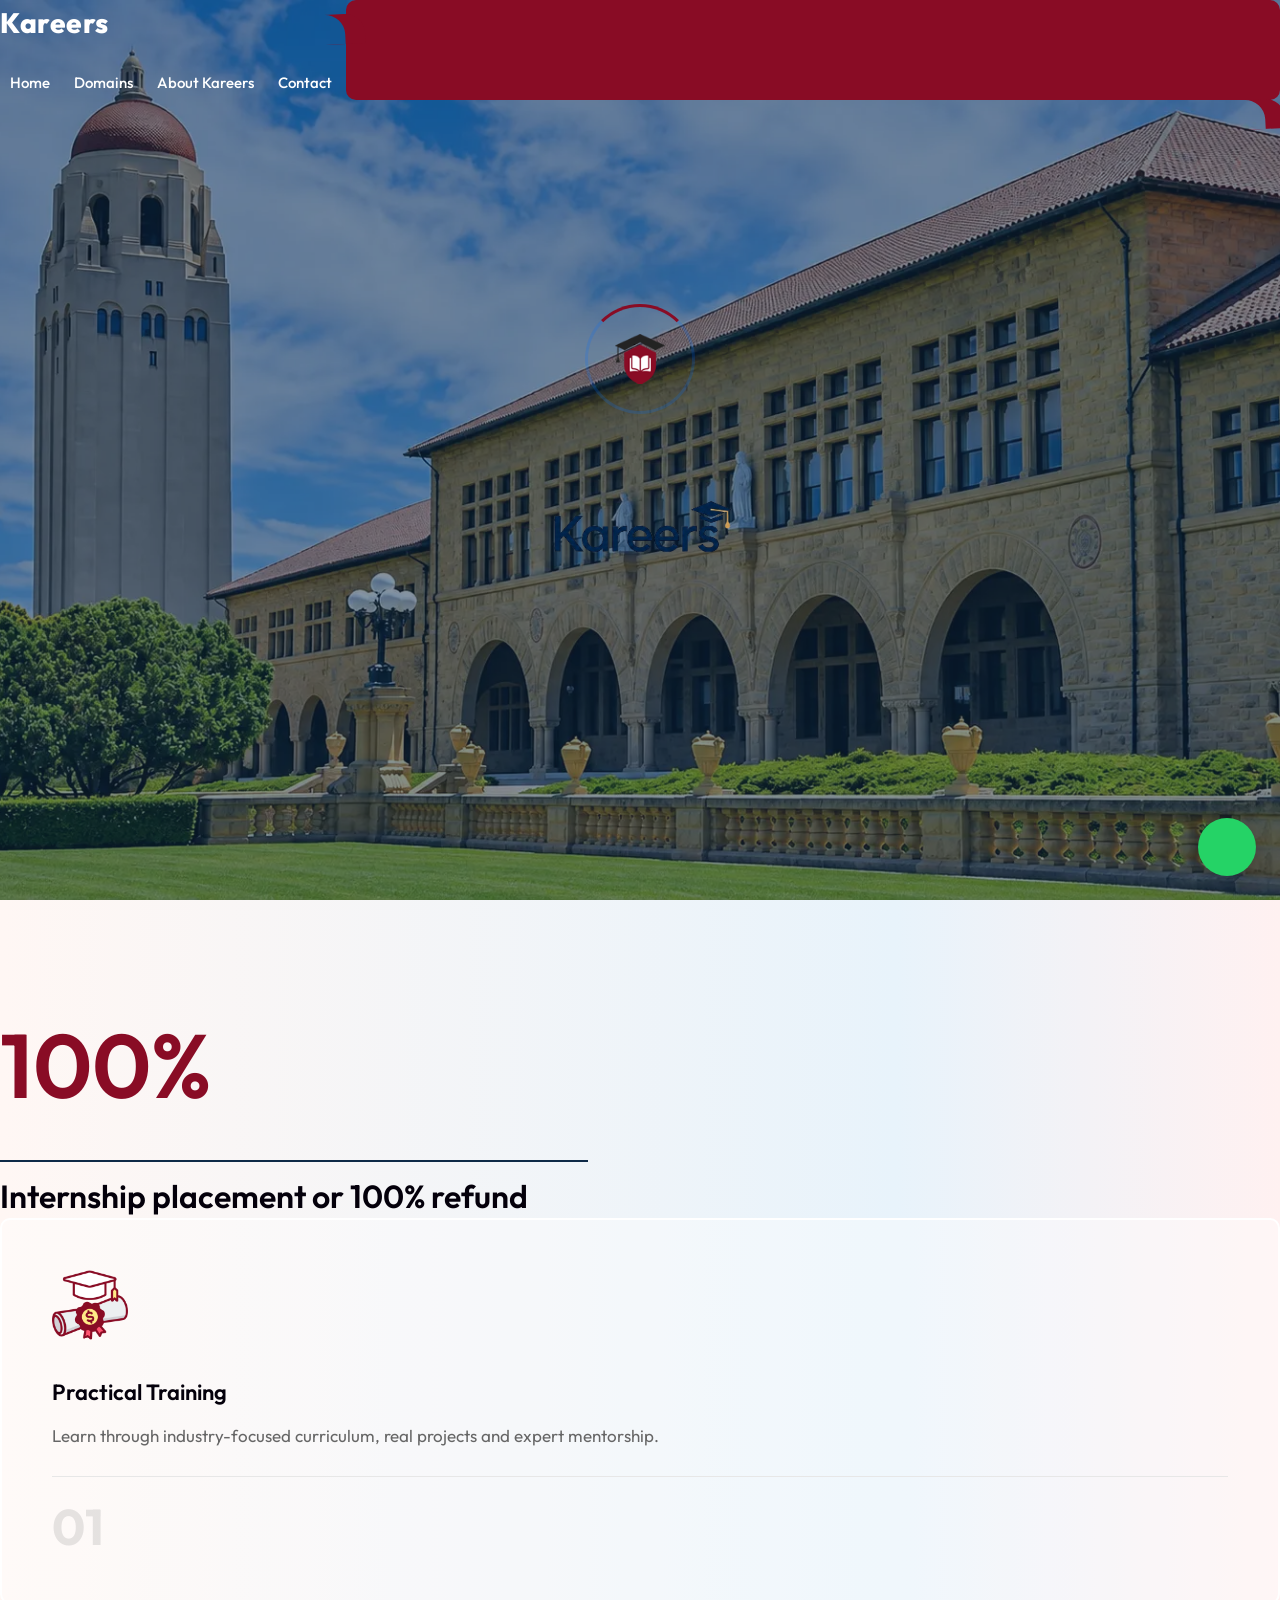
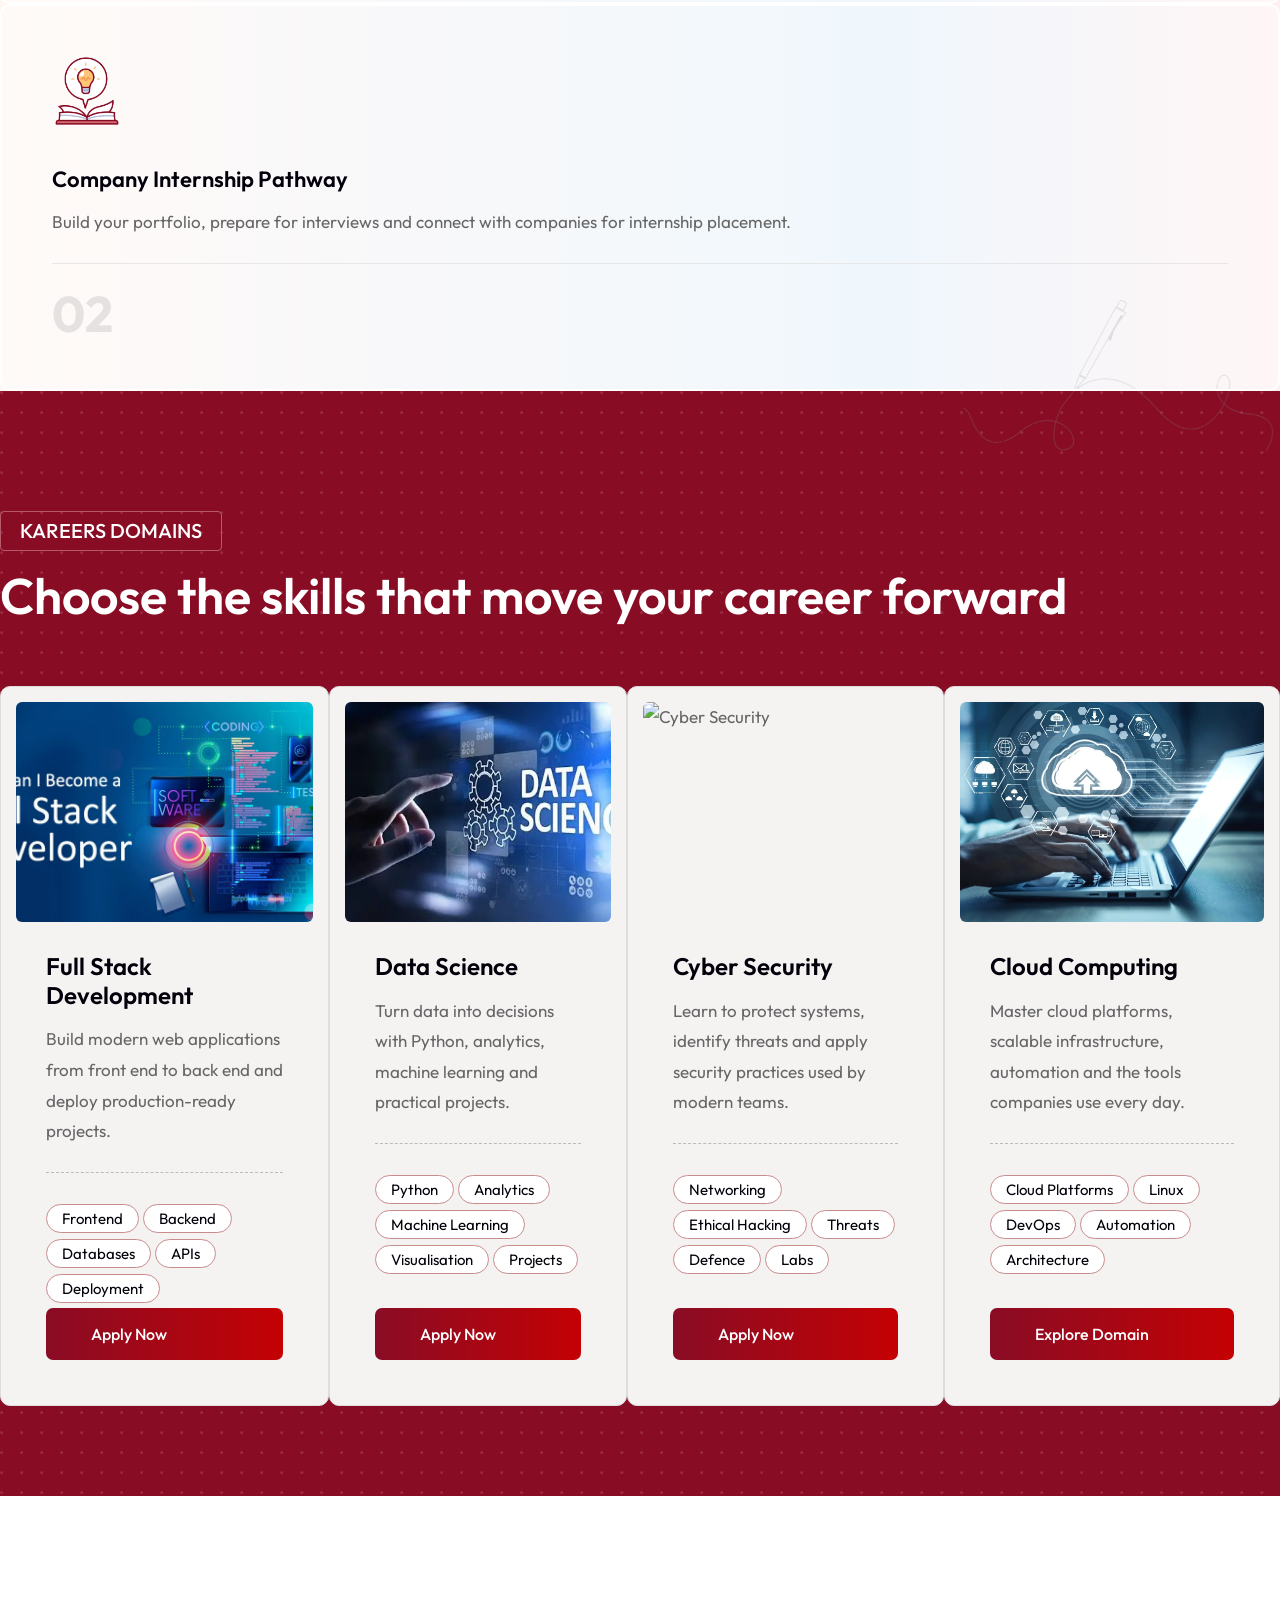
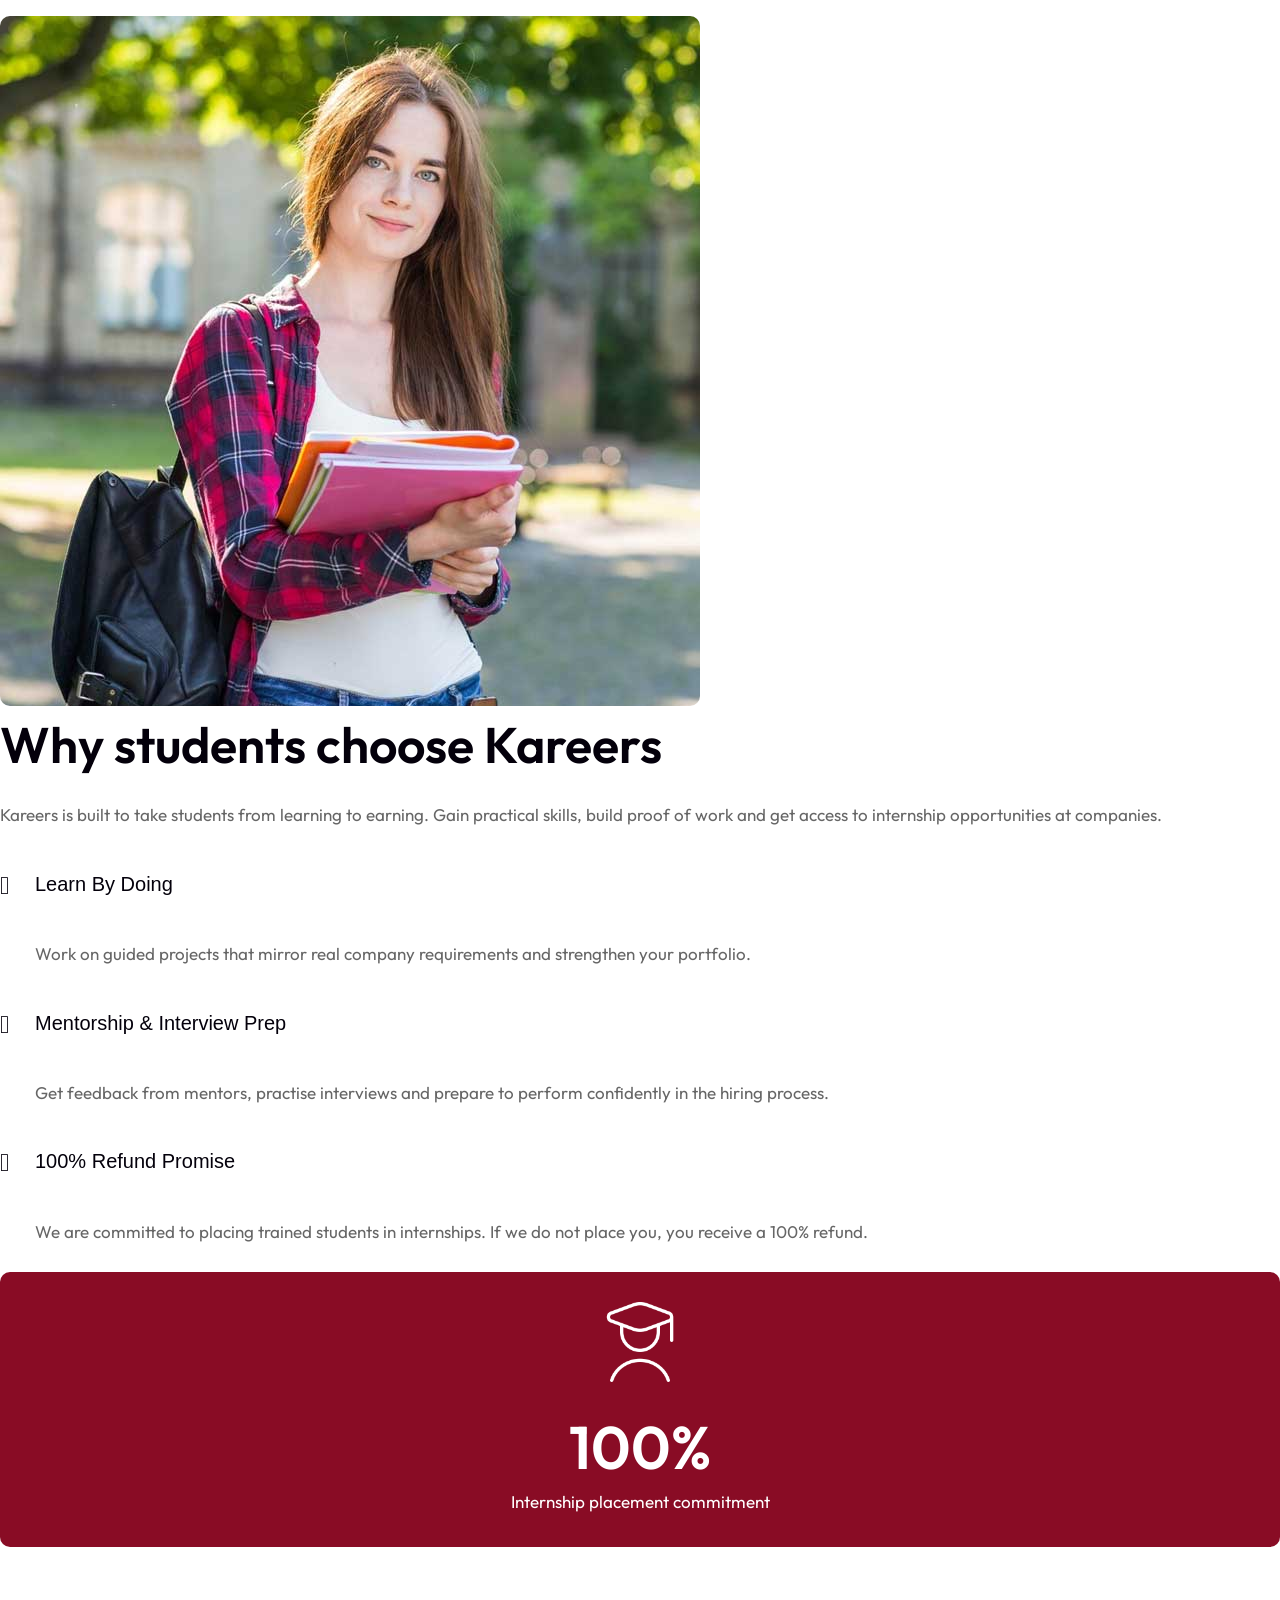
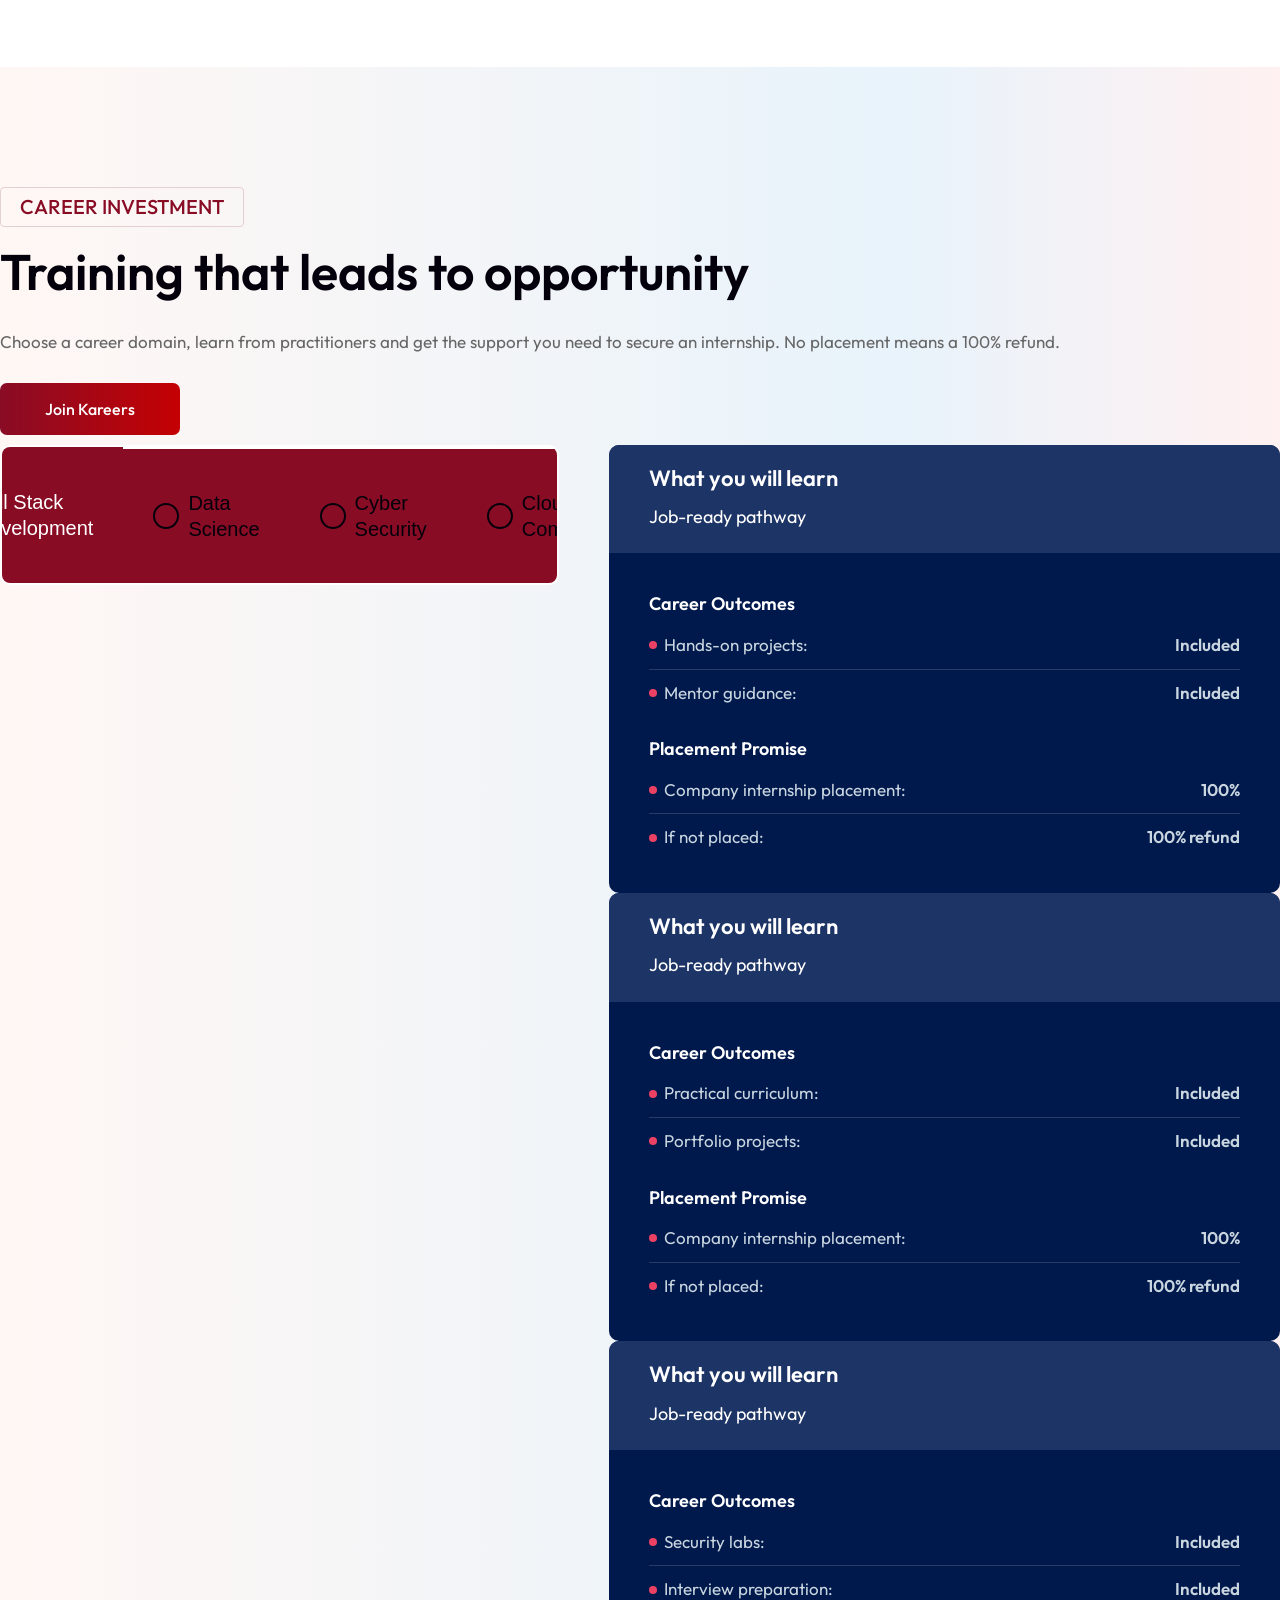
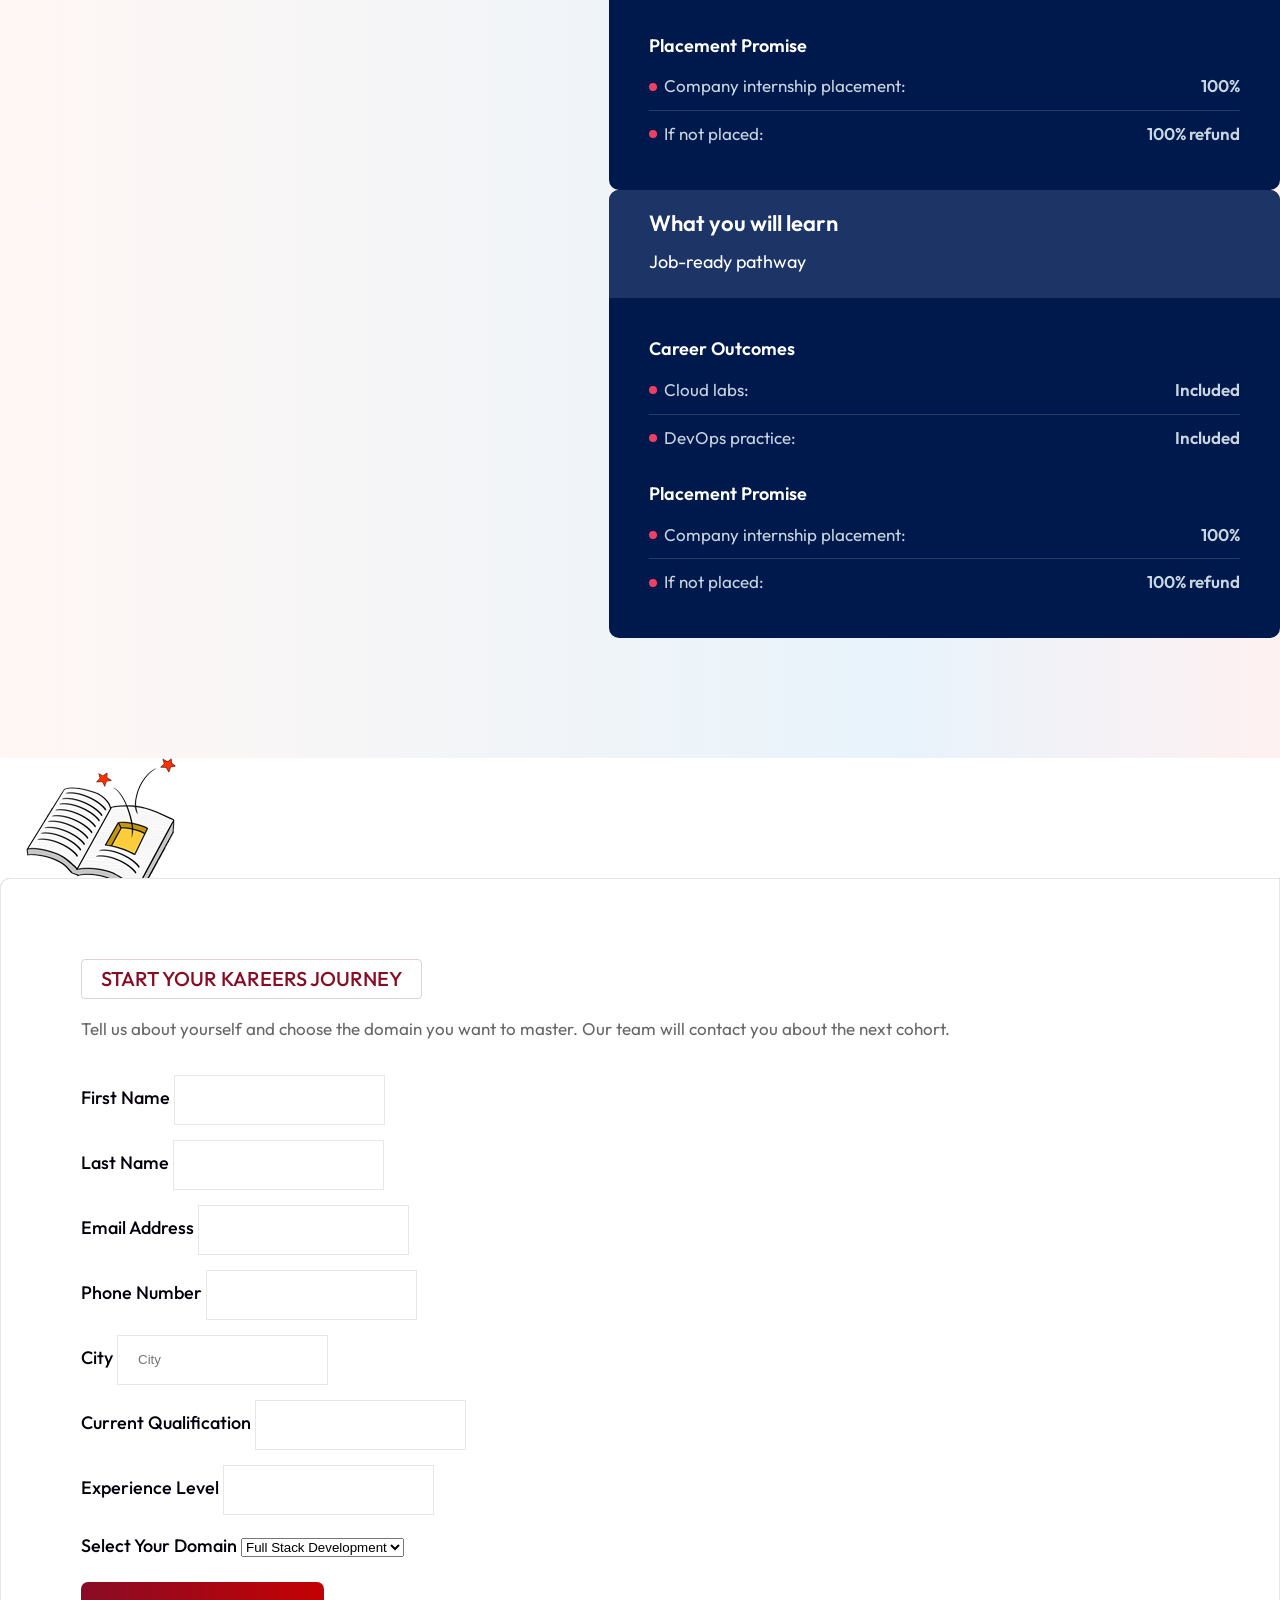
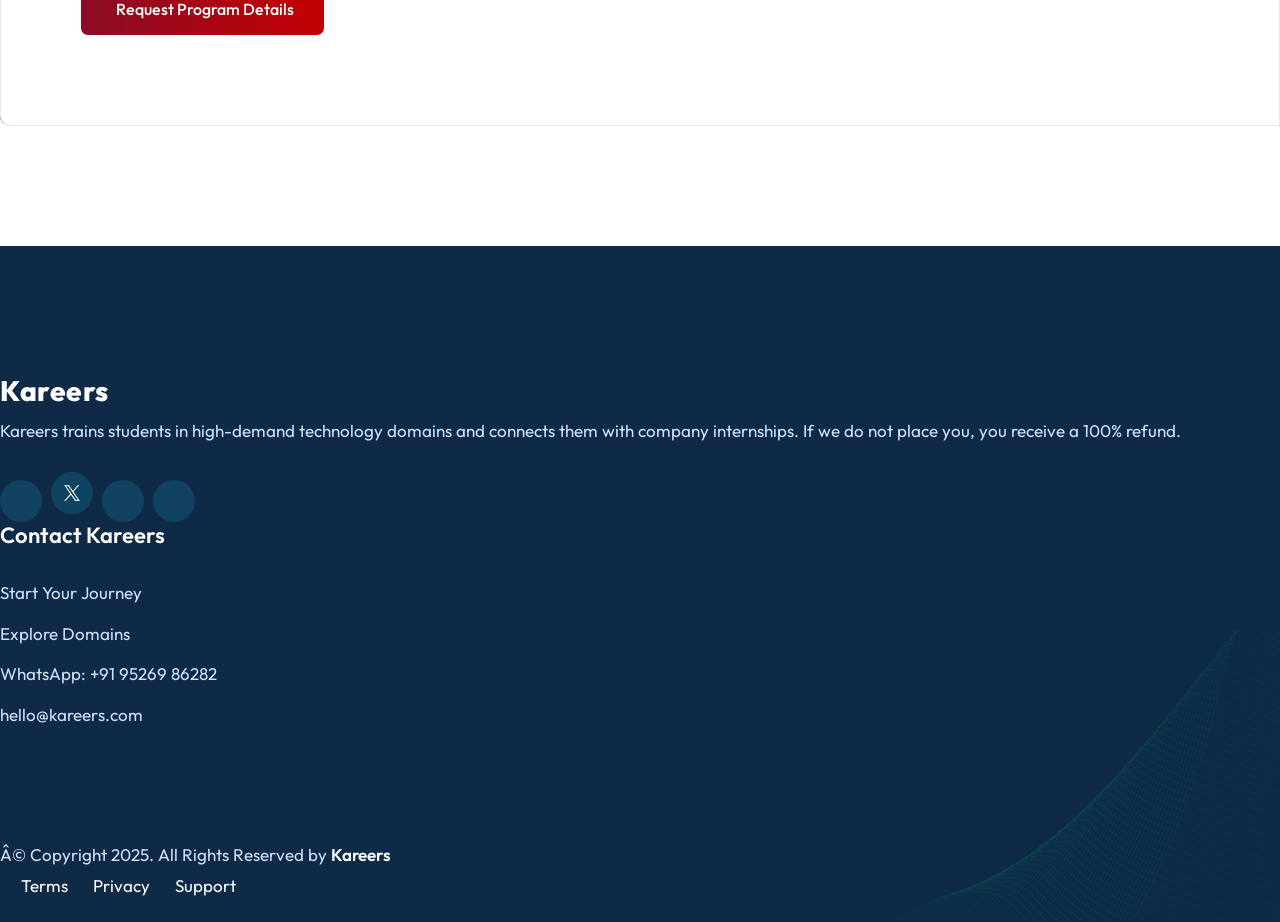
==== commit f868481d: "Update WhatsApp number to +91 95269 86282 Co-Authored-By: Claude Opus 5.5 <noreply@anthropic.com>" ====
--- a/index.html
+++ b/index.html
@@ -1,4 +1,4 @@
-﻿<!DOCTYPE html>
+<!DOCTYPE html>
 <html lang="en">
 
 <head>
@@ -248,7 +248,7 @@
     </header>
     <!-- End Header -->
 
-    <a class="whatsapp-float" href="https://wa.me/919035409310?text=Hello%20Kareers%2C%20I%20want%20to%20learn%20more." target="_blank" rel="noopener" aria-label="Chat with Kareers on WhatsApp">
+    <a class="whatsapp-float" href="https://wa.me/919526986282?text=Hello%20Kareers%2C%20I%20want%20to%20learn%20more." target="_blank" rel="noopener" aria-label="Chat with Kareers on WhatsApp">
         <i class="fab fa-whatsapp"></i>
     </a>
     
@@ -278,7 +278,7 @@
                                                 Build job-ready skills with expert training, practical projects and direct pathways to internships at leading companies.
                                             </p>
                                             <div class="button">
-                                                <a class="btn btn-md btn-gradient animation" href="https://wa.me/919035409310?text=Hello%20Kareers%2C%20I%20want%20to%20start%20my%20career%20journey." target="_blank" rel="noopener">Start Your Journey</a>
+                                                <a class="btn btn-md btn-gradient animation" href="#domains">Start Your Journey</a>
                                             </div>
                                         </div>
                                     </div>
@@ -325,7 +325,7 @@
                                                 Kareers connects ambitious students with career-focused training and internship opportunities at companies.
                                             </p>
                                             <div class="button">
-                                                <a class="btn btn-md btn-gradient animation" href="https://wa.me/919035409310?text=Hello%20Kareers%2C%20I%20want%20to%20learn%20more%20about%20your%20programs." target="_blank" rel="noopener">Explore Kareers</a>
+                                                <a class="btn btn-md btn-gradient animation" href="#domains">Explore Kareers</a>
                                             </div>
                                         </div>
                                     </div>
@@ -461,7 +461,7 @@
                                     <li>APIs</li>
                                     <li>Deployment</li>
                                 </ul>
-                                <a href="https://wa.me/919035409310?text=Hello%20Kareers%2C%20I%20want%20to%20apply%20for%20Full%20Stack%20Development." target="_blank" rel="noopener" class="btn btn-gradient btn-sm animation">Apply Now</a>
+                                <a href="https://wa.me/919526986282?text=Hello%20Kareers%2C%20I%20want%20to%20apply%20for%20Full%20Stack%20Development." target="_blank" rel="noopener" class="btn btn-gradient btn-sm animation">Apply Now</a>
                             </div>
                         </div>
                     </div>
@@ -484,7 +484,7 @@
                                     <li>Visualisation</li>
                                     <li>Projects</li>
                                 </ul>
-                                <a href="https://wa.me/919035409310?text=Hello%20Kareers%2C%20I%20want%20to%20apply%20for%20Data%20Science." target="_blank" rel="noopener" class="btn btn-gradient btn-sm animation">Apply Now</a>
+                                <a href="https://wa.me/919526986282?text=Hello%20Kareers%2C%20I%20want%20to%20apply%20for%20Data%20Science." target="_blank" rel="noopener" class="btn btn-gradient btn-sm animation">Apply Now</a>
                             </div>
                         </div>
                     </div>
@@ -507,7 +507,7 @@
                                     <li>Defence</li>
                                     <li>Labs</li>
                                 </ul>
-                                <a href="https://wa.me/919035409310?text=Hello%20Kareers%2C%20I%20want%20to%20apply%20for%20Cyber%20Security." target="_blank" rel="noopener" class="btn btn-gradient btn-sm animation">Apply Now</a>
+                                <a href="https://wa.me/919526986282?text=Hello%20Kareers%2C%20I%20want%20to%20apply%20for%20Cyber%20Security." target="_blank" rel="noopener" class="btn btn-gradient btn-sm animation">Apply Now</a>
                             </div>
                         </div>
                     </div>
@@ -530,7 +530,7 @@
                                     <li>Automation</li>
                                     <li>Architecture</li>
                                 </ul>
-                                <a href="https://wa.me/919035409310?text=Hello%20Kareers%2C%20I%20want%20to%20explore%20Cloud%20Computing." target="_blank" rel="noopener" class="btn btn-gradient btn-sm animation">Explore Domain</a>
+                                <a href="https://wa.me/919526986282?text=Hello%20Kareers%2C%20I%20want%20to%20explore%20Cloud%20Computing." target="_blank" rel="noopener" class="btn btn-gradient btn-sm animation">Explore Domain</a>
                             </div>
                         </div>
                     </div>
@@ -638,7 +638,7 @@
                         <p>
                             Choose a career domain, learn from practitioners and get the support you need to secure an internship. No placement means a 100% refund.
                         </p>
-                        <a href="https://wa.me/919035409310?text=Hello%20Kareers%2C%20I%20want%20to%20join%20Kareers." target="_blank" rel="noopener" class="btn btn-gradient btn-sm animation">Join Kareers</a>
+                        <a href="https://wa.me/919526986282?text=Hello%20Kareers%2C%20I%20want%20to%20join%20Kareers." target="_blank" rel="noopener" class="btn btn-gradient btn-sm animation">Join Kareers</a>
                     </div>
                 </div>
                 <div class="col-lg-8 pl-50 pl-md-15 pl-xs-15">
@@ -851,7 +851,7 @@
                                 </div>
                                 <div class="row">
                                     <div class="col-lg-12">
-                                        <a id="request-program-details" href="https://wa.me/919035409310" target="_blank" rel="noopener" class="btn btn-gradient">
+                                        <a id="request-program-details" href="https://wa.me/919526986282" target="_blank" rel="noopener" class="btn btn-gradient">
                                             <i class="fa fa-paper-plane"></i> Request Program Details
                                         </a>
                                     </div>
@@ -915,7 +915,7 @@
                             <ul>
                                 <li><a href="#career-application">Start Your Journey</a></li>
                                 <li><a href="#domains">Explore Domains</a></li>
-                                <li><a href="https://wa.me/919035409310" target="_blank" rel="noopener">WhatsApp: +91 90354 09310</a></li>
+                                <li><a href="https://wa.me/919526986282" target="_blank" rel="noopener">WhatsApp: +91 95269 86282</a></li>
                                 <li><a href="mailto:hello@kareers.com">hello@kareers.com</a></li>
                             </ul>
                         </div>
@@ -989,10 +989,9 @@
                     return encodeURIComponent(field[0] + ': ' + (field[1] || 'Not provided'));
                 }).join('%0A');
 
-            window.open('https://wa.me/919035409310?text=' + message, '_blank', 'noopener');
+            window.open('https://wa.me/919526986282?text=' + message, '_blank', 'noopener');
         });
     </script>
 
 </body>
 </html>
-
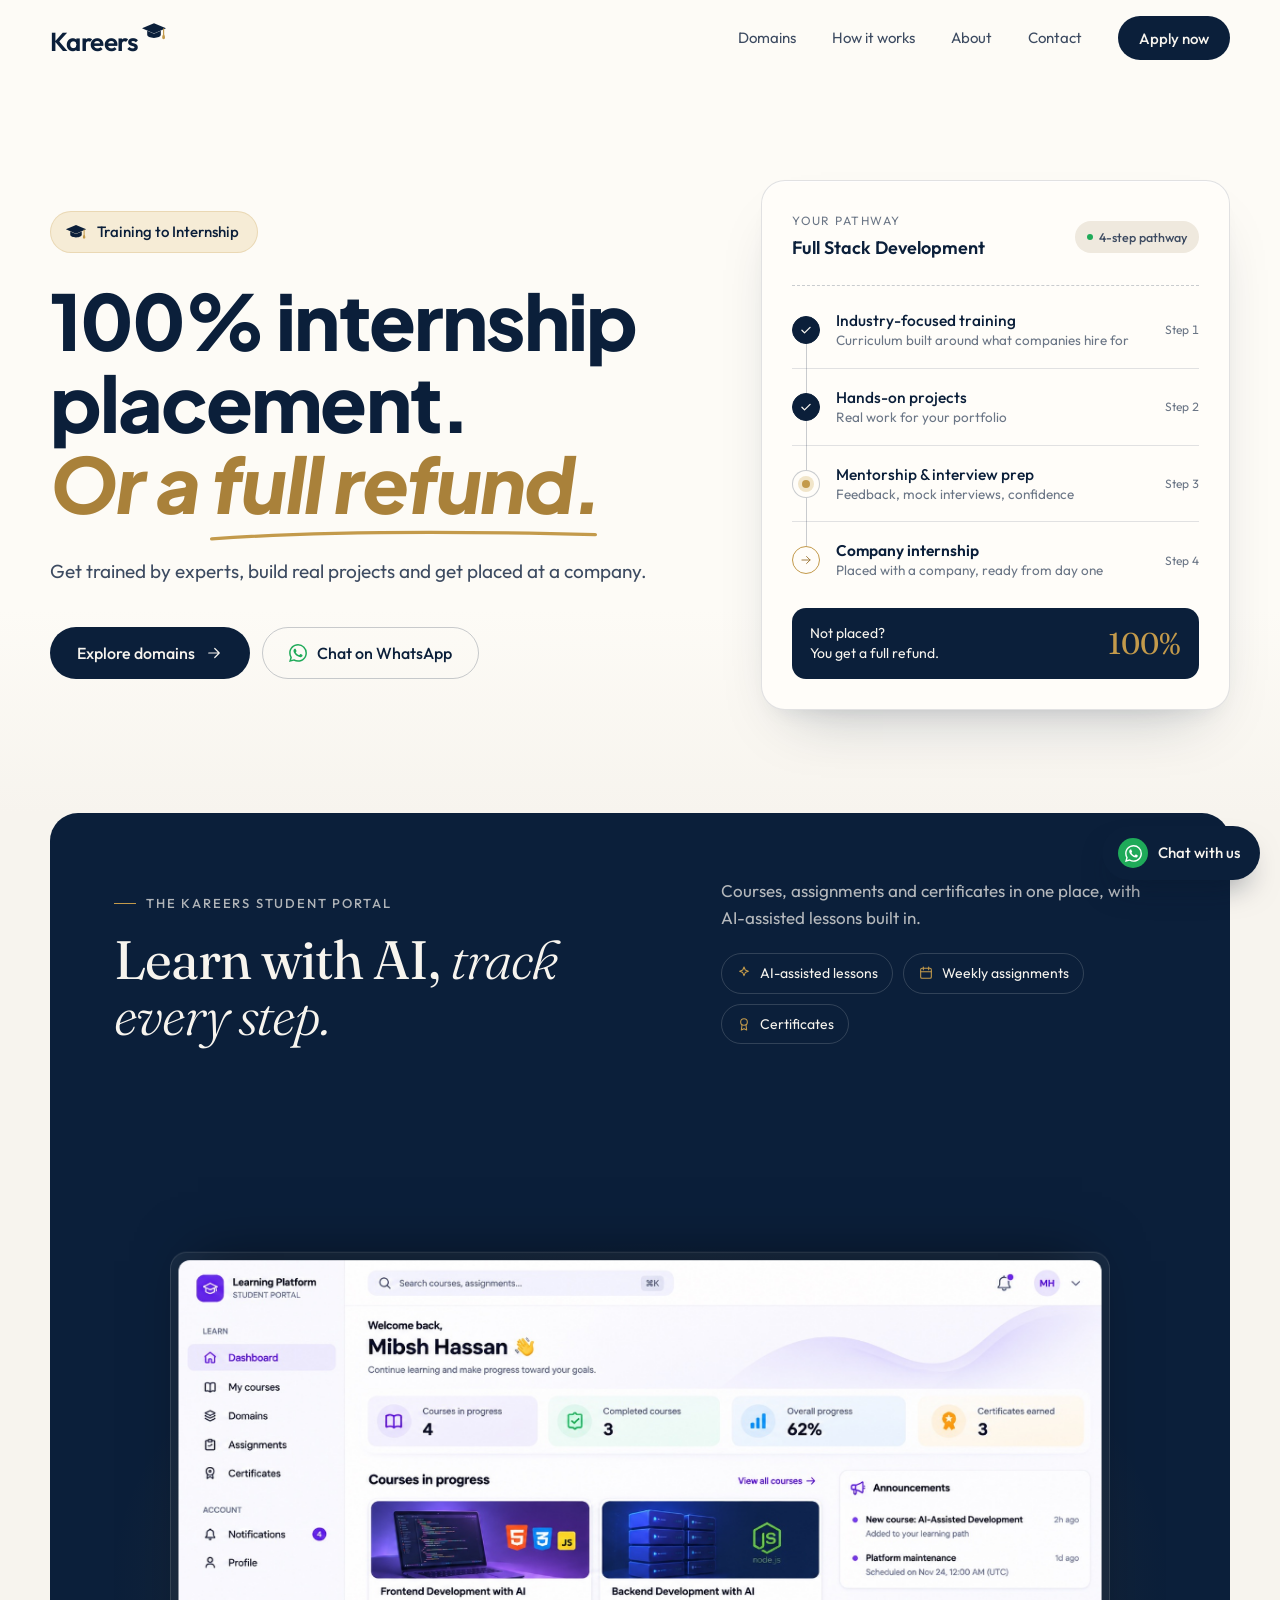
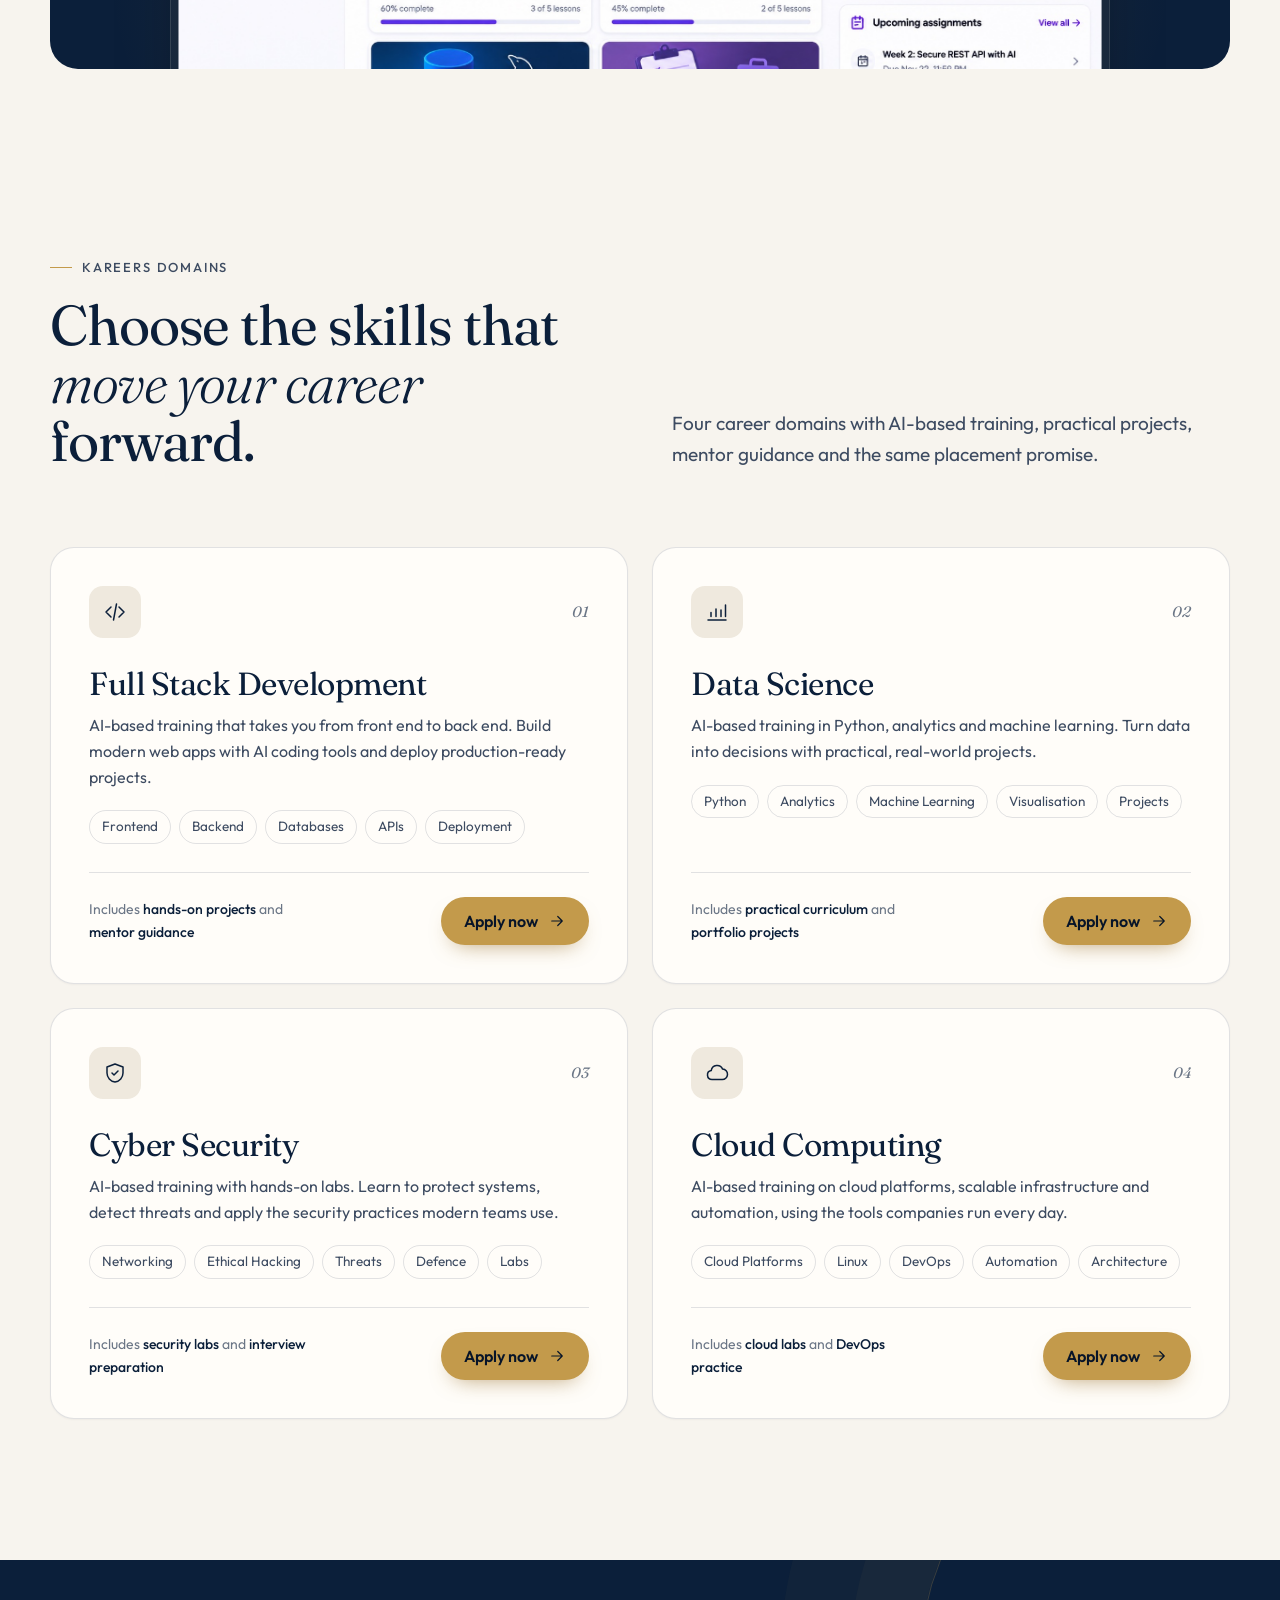
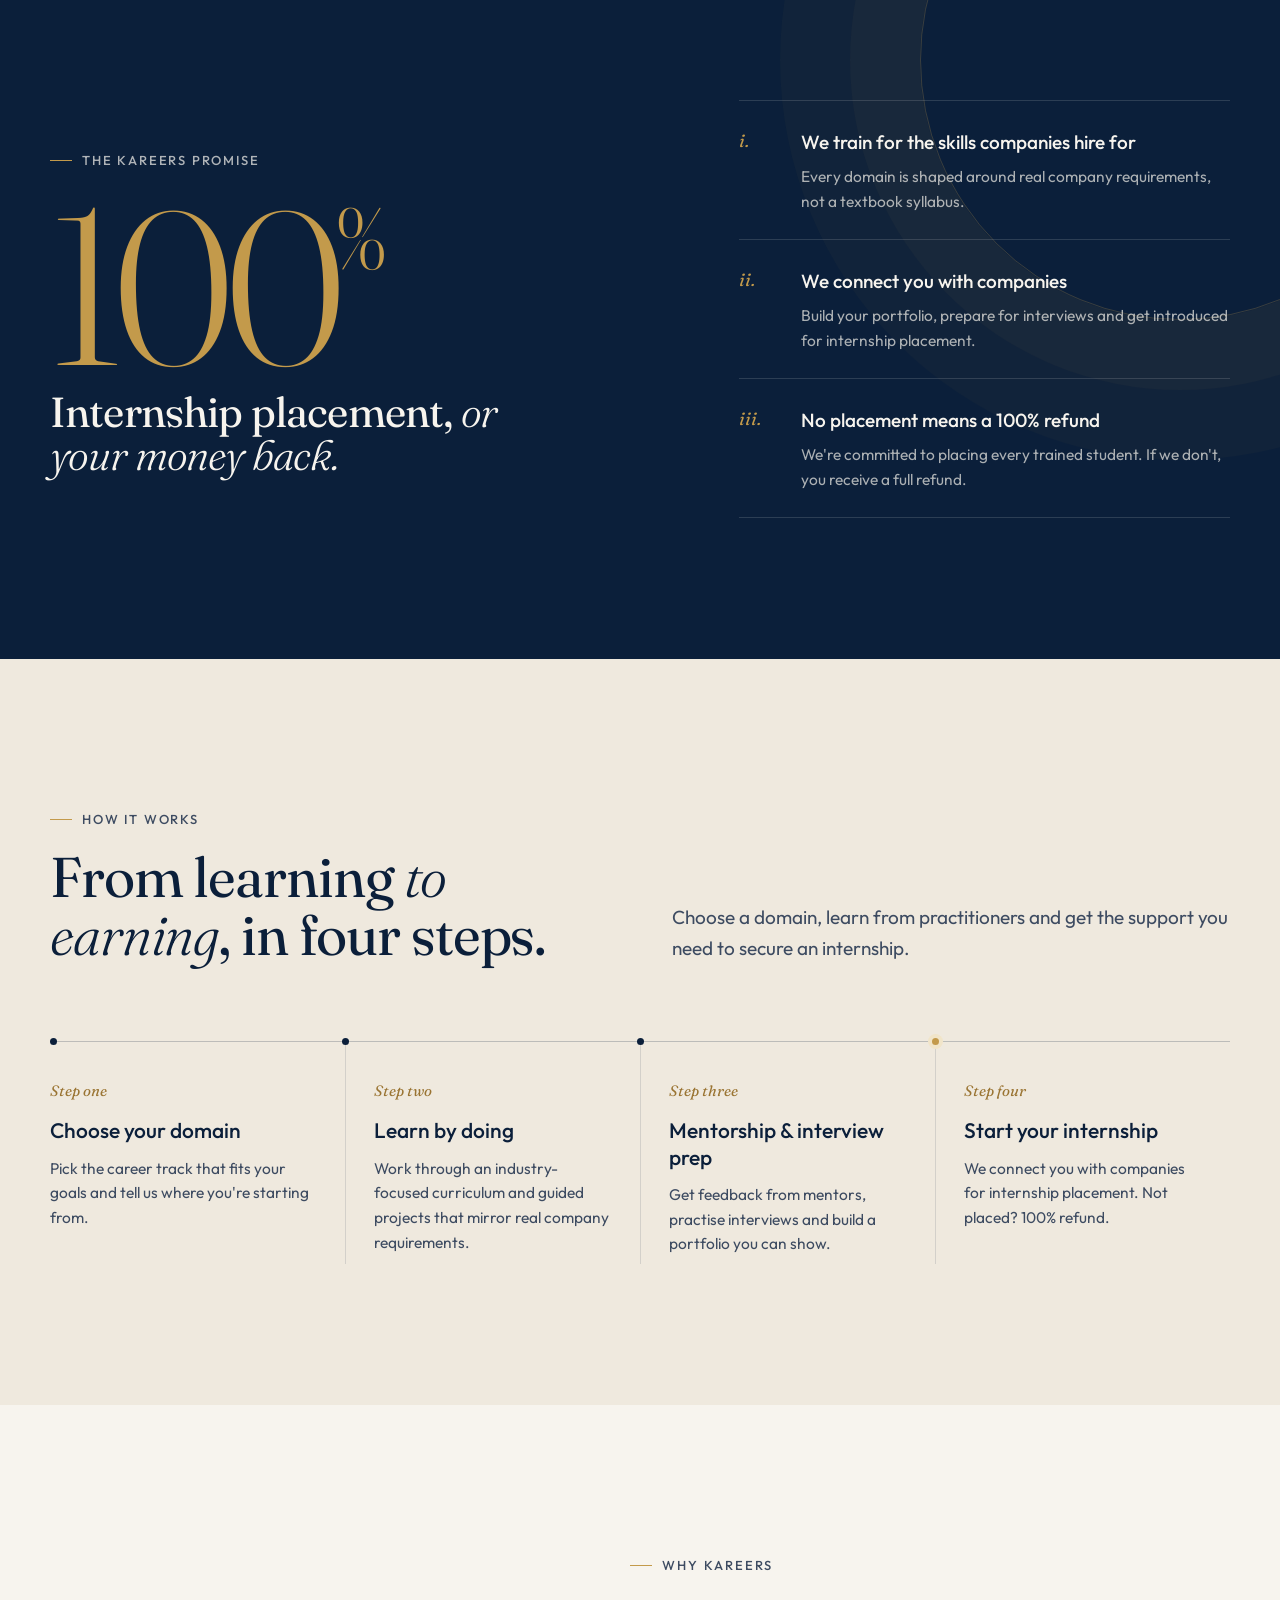
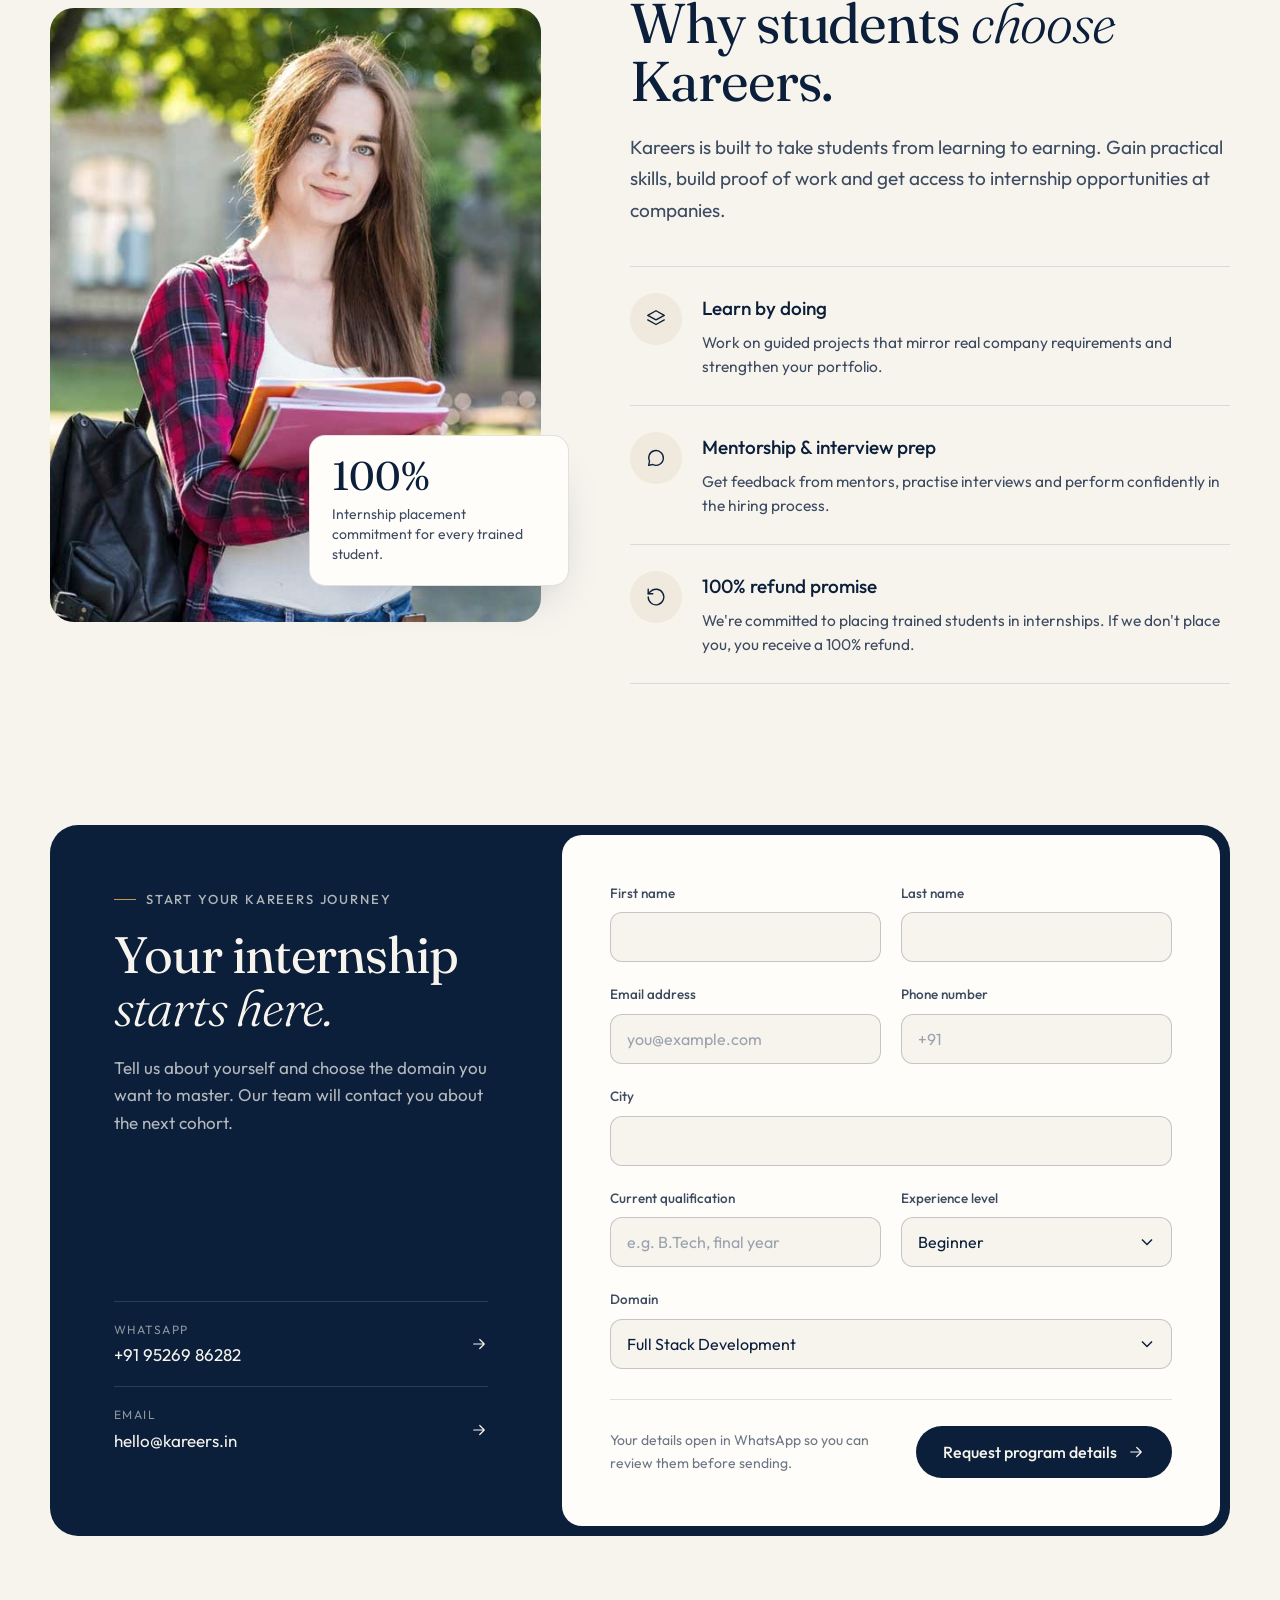
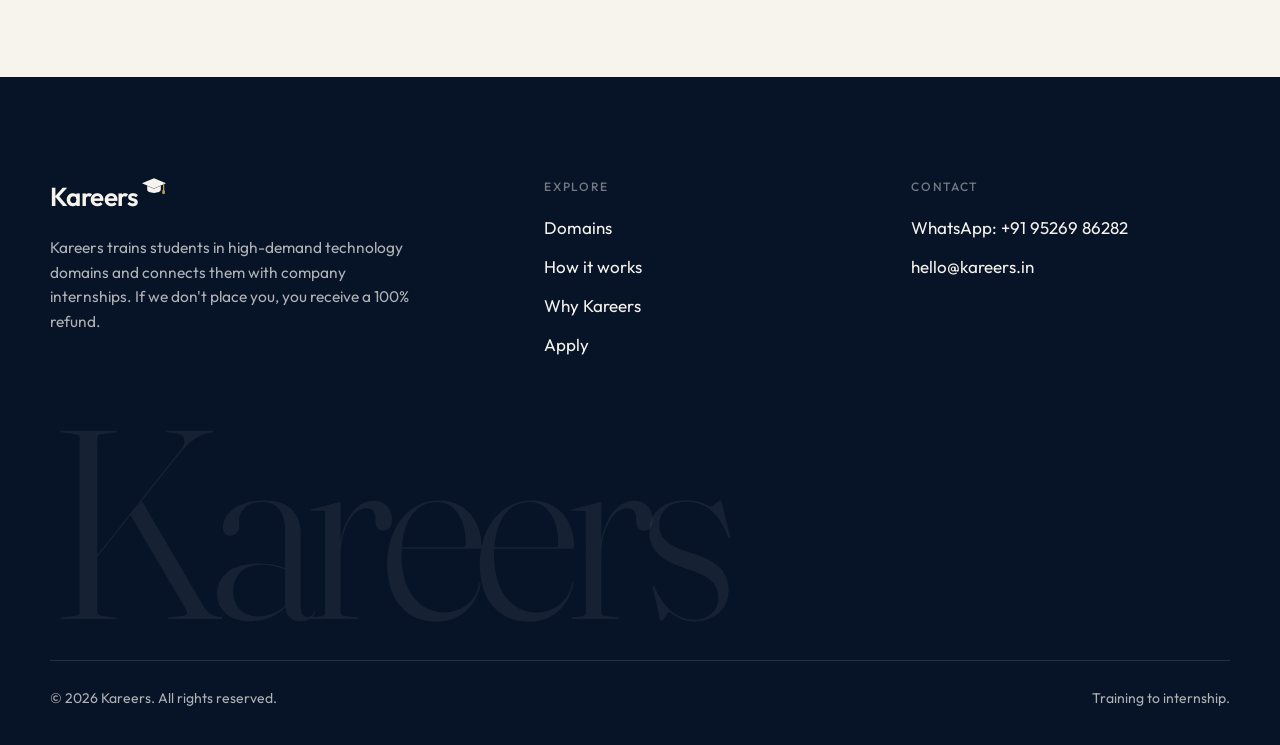
==== commit 38c402da: "Redesign landing page with custom premium layout - Replace Edufix template with a hand-built page an" ====
--- a/index.html
+++ b/index.html
@@ -2,996 +2,569 @@
 <html lang="en">
 
 <head>
-    <!-- ========== Meta Tags ========== -->
     <meta charset="utf-8">
-    <meta http-equiv="X-UA-Compatible" content="IE=edge">
     <meta name="viewport" content="width=device-width, initial-scale=1">
-    <meta name="description" content="Kareers provides industry training and guaranteed internships for students.">
-
-    <!-- ========== Page Title ========== -->
+    <meta name="description" content="Kareers trains students in Full Stack Development, Data Science, Cyber Security and Cloud Computing, then places them in company internships. No placement means a 100% refund.">
+    <meta name="theme-color" content="#fdfbf6">
     <title>Kareers | Training to Internship</title>
 
-    <!-- ========== Favicon Icon ========== -->
-    <link rel="shortcut icon" href="source/assets/img/favicon.png" type="image/x-icon">
-
-    <!-- ========== Start Stylesheet ========== -->
-    <link href="source/assets/css/bootstrap.min.css" rel="stylesheet">
-    <link href="source/assets/css/font-awesome.min.css" rel="stylesheet">
-    <link href="source/assets/css/magnific-popup.css" rel="stylesheet">
-    <link href="source/assets/css/swiper-bundle.min.css" rel="stylesheet">
-    <link href="source/assets/css/animate.min.css" rel="stylesheet">
-    <link href="source/assets/css/validnavs.css" rel="stylesheet">
-    <link href="source/assets/css/helper.css" rel="stylesheet">
-    <link href="source/assets/css/unit-test.css" rel="stylesheet">
-    <link href="source/assets/css/style.css" rel="stylesheet">
-    <link href="style.css" rel="stylesheet">
-    <style>
-        :root {
-            --color-primary: #0b1f3a;
-            --color-secondary: #123b68;
-            --color-style-two: #0b1f3a;
-            --color-style-three: #1d4f85;
-            --color-style-seven: #0b1f3a;
-            --color-style-eight: #2d5d8f;
-        }
-
-        .kareers-brand {
-            color: #ffffff;
-            font-size: 28px;
-            font-weight: 800;
-            letter-spacing: 0.02em;
-        }
-
-        .navbar-sticky.sticked .kareers-brand {
-            color: var(--color-style-two);
-        }
-
-        .mobile-header-logo {
-            display: none;
-        }
-
-        .mobile-menu-logo {
-            display: none;
-        }
-
-        .whatsapp-float {
-            position: fixed;
-            right: 24px;
-            bottom: 24px;
-            z-index: 999;
-            display: flex;
-            width: 58px;
-            height: 58px;
-            align-items: center;
-            justify-content: center;
-            border-radius: 50%;
-            background: #25d366;
-            color: #ffffff;
-            font-size: 30px;
-            box-shadow: 0 6px 18px rgba(0, 0, 0, 0.22);
-        }
-
-        .whatsapp-float:hover,
-        .whatsapp-float:focus {
-            background: #1da851;
-            color: #ffffff;
-        }
-
-        .preloader-logo {
-            display: block;
-            width: 240px;
-            max-width: 80vw;
-            height: auto;
-            margin: 0 auto;
-        }
-
-        .faculty-style-one-items > .row {
-            display: flex;
-            align-items: stretch;
-        }
-
-        .faculty-style-one-items > .row > [class*="col-"] {
-            display: flex;
-        }
-
-        .faculty-style-one-item {
-            display: flex;
-            flex-direction: column;
-            width: 100%;
-        }
-
-        .faculty-style-one-item .thumb img {
-            display: block;
-            width: 100%;
-            height: 220px;
-            object-fit: cover;
-            object-position: center;
-        }
-
-        .faculty-style-one-item .info {
-            display: flex;
-            flex: 1;
-            flex-direction: column;
-        }
-
-        .faculty-style-one-item .info p {
-            min-height: 96px;
-        }
-
-        .faculty-style-one-item ul.faculty-list {
-            min-height: 105px;
-        }
-
-        .faculty-style-one-item .btn {
-            margin-top: auto;
-        }
-
-        @media (max-width: 991px) {
-            .mobile-header-logo {
-                display: block;
-                position: absolute;
-                top: 50%;
-                left: 50%;
-                width: 320px;
-                max-width: 320px;
-                height: 114px;
-                object-fit: contain;
-                transform: translate(-50%, -50%);
-            }
-
-            .mobile-menu-logo {
-                display: block;
-                width: 240px;
-                max-width: 78%;
-                height: 90px;
-                object-fit: contain;
-                object-position: center;
-                margin: 18px auto 34px;
-            }
-
-            .faculty-style-one-items > .row {
-                display: block;
-            }
-
-            .faculty-style-one-items > .row > [class*="col-"] {
-                display: block;
-            }
-        }
-    </style>
-    <!-- ========== End Stylesheet ========== -->
-
+    <link rel="icon" href="source/assets/img/favicon.png" type="image/png">
+
+    <link rel="preconnect" href="https://fonts.googleapis.com">
+    <link rel="preconnect" href="https://fonts.gstatic.com" crossorigin>
+    <link href="https://fonts.googleapis.com/css2?family=Fraunces:ital,opsz,wght@0,9..144,300..600;1,9..144,300..500&family=Outfit:wght@300..700&family=Plus+Jakarta+Sans:ital,wght@0,700..800;1,700..800&display=swap" rel="stylesheet">
+    <link href="source/assets/css/kareers.css" rel="stylesheet">
+    <script>document.documentElement.classList.add('js');</script>
 </head>
 
-<body class="theme-style-three">
-
-    <!-- Start Preloader 
-    ============================================= -->
-    <div id="preloader">
-        <div id="edufix-preloader" class="edufix-preloader">
-            <div class="animation-preloader">
-                <div class="spinner"></div>
-                <div class="txt-loading">
-                    <img class="preloader-logo" src="source/assets/img/about/logo.png" alt="Kareers">
-                </div>
-            </div>
-            <div class="loader">
-                <div class="row">
-                    <div class="col-3 loader-section section-left">
-                        <div class="bg"></div>
-                    </div>
-                    <div class="col-3 loader-section section-left">
-                        <div class="bg"></div>
-                    </div>
-                    <div class="col-3 loader-section section-right">
-                        <div class="bg"></div>
-                    </div>
-                    <div class="col-3 loader-section section-right">
-                        <div class="bg"></div>
-                    </div>
-                </div>
-            </div>
-        </div>
-    </div>
-    <!-- End Preloader -->
-
-    <!--[if lte IE 9]>
-        <p class="browserupgrade">You are using an <strong>outdated</strong> browser. Please <a href="https://browsehappy.com/">upgrade your browser</a> to improve your experience and security.</p>
-    <![endif]-->
-
-
-    <!-- Header 
-    ============================================= -->
-    <header>
-        <!-- Start Navigation -->
-        <nav class="navbar mobile-sidenav navbar-sticky navbar-default validnavs white navbar-fixed no-background">
-
-
-            <div class="container d-flex justify-content-between align-items-center">            
-
-                <!-- Start Header Navigation -->
-                <div class="navbar-header">
-                    <button type="button" class="navbar-toggle" data-toggle="collapse" data-target="#navbar-menu">
-                        <i class="fa fa-bars"></i>
-                    </button>
-                    <a class="navbar-brand" href="index.html">
-                        <span class="kareers-brand">Kareers</span>
-                    </a>
-                </div>
-                <img class="mobile-header-logo" src="source/assets/img/about/logo.png" alt="Kareers">
-                <!-- End Header Navigation -->
-
-                <div class="nav-item-box d-flex justify-content-between align-items-center">
-                    <!-- Collect the nav links, forms, and other content for toggling -->
-                    <div class="collapse navbar-collapse" id="navbar-menu">
-
-                        <img class="mobile-menu-logo" src="source/assets/img/about/logo.png" alt="Kareers">
-                        <button type="button" class="navbar-toggle" data-toggle="collapse" data-target="#navbar-menu">
-                            <i class="fa fa-times"></i>
-                        </button>
-                        
-                        <ul class="nav navbar-nav navbar-right" data-in="fadeInDown" data-out="fadeOutUp">
-                            <li><a href="source/index.html">Home</a></li>
-                            <li><a href="#domains">Domains</a></li>
-                            <li><a href="#about-kareers">About Kareers</a></li>
-                            <li><a href="#career-application">Contact</a></li>
-                        </ul>
-                    </div><!-- /.navbar-collapse -->
-
-                </div>
-
-            </div>   
-            <!-- Overlay screen for menu -->
-            <div class="overlay-screen"></div>
-            <!-- End Overlay screen for menu -->
+<body id="top">
+
+    <!-- Shared icons -->
+    <svg width="0" height="0" style="position:absolute" aria-hidden="true">
+        <symbol id="i-arrow" viewBox="0 0 24 24" fill="none" stroke="currentColor" stroke-width="1.6" stroke-linecap="round" stroke-linejoin="round">
+            <path d="M5 12h14M13 6l6 6-6 6" />
+        </symbol>
+        <symbol id="i-check" viewBox="0 0 24 24" fill="none" stroke="currentColor" stroke-width="2.2" stroke-linecap="round" stroke-linejoin="round">
+            <path d="M5 12.5l4.5 4.5L19 7.5" />
+        </symbol>
+        <symbol id="i-wa" viewBox="0 0 24 24" fill="currentColor">
+            <path d="M17.47 14.38c-.3-.15-1.76-.87-2.03-.97-.27-.1-.47-.15-.67.15-.2.3-.77.97-.94 1.16-.17.2-.35.22-.64.07-.3-.15-1.26-.46-2.39-1.47-.88-.79-1.48-1.76-1.65-2.06-.17-.3-.02-.46.13-.6.13-.14.3-.35.45-.52.15-.18.2-.3.3-.5.1-.2.05-.37-.03-.52-.07-.15-.67-1.61-.92-2.2-.24-.58-.49-.5-.67-.51h-.57c-.2 0-.52.07-.79.37-.27.3-1.04 1.02-1.04 2.48s1.07 2.88 1.21 3.07c.15.2 2.1 3.2 5.08 4.49.71.31 1.26.49 1.7.63.71.22 1.36.19 1.87.12.57-.09 1.76-.72 2-1.41.25-.7.25-1.29.18-1.41-.08-.13-.27-.2-.57-.35m-5.42 7.4h-.01a9.87 9.87 0 01-5.03-1.38l-.36-.21-3.74.98 1-3.65-.24-.37a9.86 9.86 0 01-1.51-5.26c0-5.45 4.44-9.88 9.89-9.88 2.64 0 5.12 1.03 6.99 2.9a9.83 9.83 0 012.89 6.99c0 5.45-4.44 9.88-9.88 9.88m8.41-18.3A11.82 11.82 0 0012.05 0C5.5 0 .16 5.34.16 11.89c0 2.1.55 4.14 1.59 5.95L.06 24l6.3-1.65a11.88 11.88 0 005.68 1.45h.01c6.55 0 11.89-5.34 11.89-11.89a11.82 11.82 0 00-3.48-8.41z" />
+        </symbol>
+        <symbol id="i-cap" viewBox="0 0 26 20">
+            <path d="M13 1.2L25 6.3 13 11.4 1 6.3z" fill="currentColor" />
+            <path d="M6.2 8.8v4c0 1.7 3 3.1 6.8 3.1s6.8-1.4 6.8-3.1v-4L13 11.7z" fill="currentColor" />
+            <path d="M22.6 6.6v6.6" stroke="#c39a4b" stroke-width="1.2" fill="none" />
+            <path d="M22.6 12.6c-.9 0-1.4 1.6-1.4 3.2 0 .9.6 1.4 1.4 1.4s1.4-.5 1.4-1.4c0-1.6-.5-3.2-1.4-3.2z" fill="#c39a4b" />
+        </symbol>
+    </svg>
+
+    <!-- Header -->
+    <header class="site-header" id="header">
+        <nav class="wrap nav" aria-label="Main">
+            <a class="brand" href="#top" aria-label="Kareers home">Kareers<svg aria-hidden="true"><use href="#i-cap" /></svg></a>
+
+            <button class="nav-toggle" type="button" aria-expanded="false" aria-controls="nav-links" aria-label="Open menu">
+                <span></span><span></span>
+            </button>
+
+            <div class="nav-links" id="nav-links">
+                <a href="#domains">Domains</a>
+                <a href="#how-it-works">How it works</a>
+                <a href="#about-kareers">About</a>
+                <a href="#career-application">Contact</a>
+                <a class="btn btn-primary" href="#career-application">Apply now</a>
+            </div>
         </nav>
-        <!-- End Navigation -->
     </header>
-    <!-- End Header -->
-
-    <a class="whatsapp-float" href="https://wa.me/919526986282?text=Hello%20Kareers%2C%20I%20want%20to%20learn%20more." target="_blank" rel="noopener" aria-label="Chat with Kareers on WhatsApp">
-        <i class="fab fa-whatsapp"></i>
-    </a>
-    
-    <!-- Start Banner Area 
-    ============================================= -->
-    <div class="banner-area banner-style-seven-area navigation-circle zoom-effect overflow-hidden text-light">
-        <div class="banner-round-shape"></div>
-        <!-- Slider main container -->
-        <div class="banner-fade">
-            <!-- Additional required wrapper -->
-            <div class="swiper-wrapper">
-
-                <!-- Single Item -->
-                <div class="swiper-slide banner-style-seven">
-                    <div class="banner-thumb bg-cover shadow dark" style="background: url('source/assets/img/banner/1920%20%C3%97%201285.webp');"></div>
-                    <div class="container">
-                        <div class="banner-style-seven-info">
-                            <div class="fixed-thumb">
-                                <img src="source/assets/img/illustration/4.png" alt="Image Not Found">
-                            </div>
-                            <div class="row align-center">
-                                <div class="col-lg-7">
-                                    <div class="content">
-                                        <h2>Train for your future. Start your internship.</h2>
-                                        <div class="info">
-                                            <p>
-                                                Build job-ready skills with expert training, practical projects and direct pathways to internships at leading companies.
-                                            </p>
-                                            <div class="button">
-                                                <a class="btn btn-md btn-gradient animation" href="#domains">Start Your Journey</a>
-                                            </div>
-                                        </div>
-                                    </div>
-                                </div>
-                                <div class="col-lg-4 offset-lg-1">
-                                    <div class="right-info">
-                                        <ul>
-                                            <li>
-                                                <h5>100% Internship Placement</h5>
-                                                <p>
-                                                    We train you for the skills companies are hiring for.
-                                                </p>
-                                            </li>
-                                            <li>
-                                                <h5>Refund Promise</h5>
-                                                <p>
-                                                    No internship placement? Get a 100% refund.
-                                                </p>
-                                            </li>
-                                        </ul>
-                                        <img src="source/assets/img/shape/25.png" alt="Image Not Found">
-                                    </div>
-                                </div>
-                            </div>
-                        </div>
-                    </div>
-                </div>
-                <!-- End Single Item -->
-
-                <!-- Single Item -->
-                <div class="swiper-slide banner-style-seven">
-                    <div class="banner-thumb bg-cover shadow dark" style="background: url('source/assets/img/banner/2048%20x%201152.webp');"></div>
-                    <div class="container">
-                        <div class="banner-style-seven-info">
-                            <div class="fixed-thumb">
-                                <img src="source/assets/img/illustration/4.png" alt="Image Not Found">
-                            </div>
-                            <div class="row align-center">
-                                <div class="col-lg-7">
-                                    <div class="content">
-                                        <h2>Learn in-demand skills. Get placed with confidence.</h2>
-                                        <div class="info">
-                                            <p>
-                                                Kareers connects ambitious students with career-focused training and internship opportunities at companies.
-                                            </p>
-                                            <div class="button">
-                                                <a class="btn btn-md btn-gradient animation" href="#domains">Explore Kareers</a>
-                                            </div>
-                                        </div>
-                                    </div>
-                                </div>
-                                <div class="col-lg-4 offset-lg-1">
-                                    <div class="right-info">
-                                        <ul>
-                                            <li>
-                                                <h5>Industry-Focused Training</h5>
-                                                <p>
-                                                    Learn through projects, mentorship and hands-on practice.
-                                                </p>
-                                            </li>
-                                            <li>
-                                                <h5>Career-Ready Outcomes</h5>
-                                                <p>
-                                                    Graduate ready to contribute from day one.
-                                                </p>
-                                            </li>
-                                        </ul>
-                                        <img src="source/assets/img/shape/25.png" alt="Image Not Found">
-                                    </div>
-                                </div>
-                            </div>
-                        </div>
-                    </div>
-                </div>
-                <!-- End Single Item -->
-
-            </div>
-
-            <!-- Navigation -->
-            <div class="swiper-nav-left">
-                <div class="swiper-button-prev"></div>
-                <div class="swiper-button-next"></div>
-            </div>
-
-        </div>        
-    </div>
-    <!-- End Main -->
-
-    <!-- Start Feature 
-    ============================================= -->
-    <div class="feature-style-two-area default-padding-top bg-gray-gradient-secondary">
-        <div class="shape">
-            <img src="source/assets/img/shape/58.png" alt="Image Not Found">
-        </div>
-        <div class="container">
-            <div class="row">
-                <!-- Single Item -->
-                <div class="col-lg-4 col-md-12 mb-md-50">
-                    <div class="experience-card-two wow fadeInUp">
-                        <div class="counter">
-                            <div class="timer" data-to="100" data-speed="1000">100</div>
-                            <div class="operator">%</div>
-                        </div>
-                        <h3>Internship placement or 100% refund</h3>
-                    </div>
-                    
-                </div>
-                <!-- End Single Item -->
-                <!-- Single Item -->
-                <div class="col-lg-4 col-md-6">
-                    <div class="feature-style-two-item active wow fadeInUp" data-wow-delay="400ms">
-                        <div class="icon">
-                            <img src="source/assets/img/icon/60.png" alt="Image Not Found">
-                        </div>
-                        <h4><a href="#">Practical Training</a></h4>
-                        <p>
-                            Learn through industry-focused curriculum, real projects and expert mentorship.
-                        </p>
-                        <div class="bottom">
-                            <span>01</span>
-                           
-                        </div>
-                    </div>
-                </div>
-                <!-- End Single Item -->
-                <!-- Single Item -->
-                <div class="col-lg-4 col-md-6">
-                    <div class="feature-style-two-item wow fadeInUp" data-wow-delay="600ms">
-                        <div class="icon">
-                            <img src="source/assets/img/icon/61.png" alt="Image Not Found">
-                        </div>
-                        <h4><a href="#">Company Internship Pathway</a></h4>
-                        <p>
-                            Build your portfolio, prepare for interviews and connect with companies for internship placement.
-                        </p>
-                        <div class="bottom">
-                            <span>02</span>
-                            
-                        </div>
-                    </div>
-                </div>
-                <!-- End Single Item -->
-            </div>
-        </div>
-    </div>
-    <!-- End Feature -->
-
-
-    <!-- Start Faculty 
-    ============================================= -->
-    <div id="domains" class="faculty-area default-padding bottom-less bg-theme" style="background-image: url(source/assets/img/shape/41.png);">
-        <div class="container">
-            <div class="site-heading text-light text-center">
-                <div class="row">
-                    <div class="col-xl-6 offset-xl-3 col-lg-8 offset-lg-2">
-                        <h4 class="sub-title">Kareers Domains</h4>
-                        <h2 class="title split-text">Choose the skills that move your career forward</h2>
-                    </div>
-                </div>
-            </div>
-        </div>
-        <div class="container">
-            <div class="faculty-style-one-items">
-                <div class="row">
-                    <!-- Single Item -->
-                    <div class="col-lg-3 col-md-6 mb-30">
-                        <div class="faculty-style-one-item wow fadeInUp">
-                            <div class="thumb">
-                                <img src="source/assets/img/faculty/fullstack.webp" alt="Full Stack Development">
-                            </div>
-                            <div class="info">
-                                <h4><a href="course-single.html">Full Stack Development</a></h4>
-                                <p>
-                                    Build modern web applications from front end to back end and deploy production-ready projects.
-                                </p>
-                                <ul class="faculty-list">
-                                    <li>Frontend</li>
-                                    <li>Backend</li>
-                                    <li>Databases</li>
-                                    <li>APIs</li>
-                                    <li>Deployment</li>
-                                </ul>
-                                <a href="https://wa.me/919526986282?text=Hello%20Kareers%2C%20I%20want%20to%20apply%20for%20Full%20Stack%20Development." target="_blank" rel="noopener" class="btn btn-gradient btn-sm animation">Apply Now</a>
-                            </div>
-                        </div>
-                    </div>
-                    <!-- End Single Item -->
-                    <!-- Single Item -->
-                    <div class="col-lg-3 col-md-6 mb-30">
-                        <div class="faculty-style-one-item wow fadeInUp" data-wow-delay="200ms">
-                            <div class="thumb">
-                                <img src="source/assets/img/faculty/datascience.webp" alt="Data Science">
-                            </div>
-                            <div class="info">
-                                <h4><a href="course-single.html">Data Science</a></h4>
-                                <p>
-                                    Turn data into decisions with Python, analytics, machine learning and practical projects.
-                                </p>
-                                <ul class="faculty-list">
-                                    <li>Python</li>
-                                    <li>Analytics</li>
-                                    <li>Machine Learning</li>
-                                    <li>Visualisation</li>
-                                    <li>Projects</li>
-                                </ul>
-                                <a href="https://wa.me/919526986282?text=Hello%20Kareers%2C%20I%20want%20to%20apply%20for%20Data%20Science." target="_blank" rel="noopener" class="btn btn-gradient btn-sm animation">Apply Now</a>
-                            </div>
-                        </div>
-                    </div>
-                    <!-- End Single Item -->
-                    <!-- Single Item -->
-                    <div class="col-lg-3 col-md-6 mb-30">
-                        <div class="faculty-style-one-item wow fadeInUp" data-wow-delay="400ms">
-                            <div class="thumb">
-                                <img src="source/assets/img/faculty/Cybersecurity_certiprof.webp" alt="Cyber Security">
-                            </div>
-                            <div class="info">
-                                <h4><a href="course-single.html">Cyber Security</a></h4>
-                                <p>
-                                    Learn to protect systems, identify threats and apply security practices used by modern teams.
-                                </p>
-                                <ul class="faculty-list">
-                                    <li>Networking</li>
-                                    <li>Ethical Hacking</li>
-                                    <li>Threats</li>
-                                    <li>Defence</li>
-                                    <li>Labs</li>
-                                </ul>
-                                <a href="https://wa.me/919526986282?text=Hello%20Kareers%2C%20I%20want%20to%20apply%20for%20Cyber%20Security." target="_blank" rel="noopener" class="btn btn-gradient btn-sm animation">Apply Now</a>
-                            </div>
-                        </div>
-                    </div>
-                    <!-- End Single Item -->
-                    <!-- Single Item -->
-                    <div class="col-lg-3 col-md-6 mb-30">
-                        <div class="faculty-style-one-item wow fadeInUp" data-wow-delay="600ms">
-                            <div class="thumb">
-                                <img src="source/assets/img/faculty/cloudcomputing.webp" alt="Cloud Computing">
-                            </div>
-                            <div class="info">
-                                <h4><a href="course-single.html">Cloud Computing</a></h4>
-                                <p>
-                                    Master cloud platforms, scalable infrastructure, automation and the tools companies use every day.
-                                </p>
-                                <ul class="faculty-list">
-                                    <li>Cloud Platforms</li>
-                                    <li>Linux</li>
-                                    <li>DevOps</li>
-                                    <li>Automation</li>
-                                    <li>Architecture</li>
-                                </ul>
-                                <a href="https://wa.me/919526986282?text=Hello%20Kareers%2C%20I%20want%20to%20explore%20Cloud%20Computing." target="_blank" rel="noopener" class="btn btn-gradient btn-sm animation">Explore Domain</a>
-                            </div>
-                        </div>
-                    </div>
-                    <!-- End Single Item -->
-                </div>
-            </div>
-        </div>
-    </div>
-    <!-- End Faculty -->
-
-    <!-- Start Choose Us 
-    ============================================= -->
-    <div id="about-kareers" class="choose-us-style-four-area default-padding">
-        <div class="container">
-            <div class="row align-center">
-                <div class="col-xl-6 col-lg-5 pr-60 pr-md-15 pr-xs-15">
-                    <div class="thumb-style-six wow fadeInUp">
-                        <img src="source/assets/img/about/8.jpg" alt="Image Not Found">
-                    </div>
-                </div>
-                <div class="col-xl-6 col-lg-7">
-                    <div class="choose-us-style-four-info">
-                        <h2 class="title split-text">Why students choose Kareers</h2>
-                        <p class="wow fadeInUp" data-wow-delay="200ms">
-                            Kareers is built to take students from learning to earning. Gain practical skills, build proof of work and get access to internship opportunities at companies.
-                        </p>
-                        <div class="d-grid mt-30 wow fadeInUp" data-wow-delay="400ms">
-                            <div class="faq-style-two-items">
-                                <div class="accordion" id="faqAccordion">
-                                    <div class="accordion-item faq-style-two">
-                                        <h2 class="accordion-header" id="headingOne">
-                                            <button class="accordion-button" type="button" data-bs-toggle="collapse" data-bs-target="#collapseOne" aria-expanded="true" aria-controls="collapseOne">
-                                                Learn by Doing
-                                            </button>
-                                        </h2>
-                                        <div id="collapseOne" class="accordion-collapse collapse show" aria-labelledby="headingOne" data-bs-parent="#faqAccordion">
-                                            <div class="accordion-body">
-                                                <p>
-                                                    Work on guided projects that mirror real company requirements and strengthen your portfolio.
-                                                </p>
-                                            </div>
-                                        </div>
-                                    </div>
-                                    <div class="accordion-item faq-style-two">
-                                        <h2 class="accordion-header" id="headingTwo">
-                                            <button class="accordion-button collapsed" type="button" data-bs-toggle="collapse" data-bs-target="#collapseTwo" aria-expanded="false" aria-controls="collapseTwo">
-                                                Mentorship & Interview Prep
-                                            </button>
-                                        </h2>
-                                        <div id="collapseTwo" class="accordion-collapse collapse" aria-labelledby="headingTwo" data-bs-parent="#faqAccordion">
-                                            <div class="accordion-body">
-                                                <p>
-                                                    Get feedback from mentors, practise interviews and prepare to perform confidently in the hiring process.
-                                                </p>
-                                            </div>
-                                        </div>
-                                    </div>
-                                    <div class="accordion-item faq-style-two">
-                                        <h2 class="accordion-header" id="headingThree">
-                                            <button class="accordion-button collapsed" type="button" data-bs-toggle="collapse" data-bs-target="#collapseThree" aria-expanded="false" aria-controls="collapseThree">
-                                                100% Refund Promise
-                                            </button>
-                                        </h2>
-                                        <div id="collapseThree" class="accordion-collapse collapse" aria-labelledby="headingThree" data-bs-parent="#faqAccordion">
-                                            <div class="accordion-body">
-                                                <p>
-                                                    We are committed to placing trained students in internships. If we do not place you, you receive a 100% refund.
-                                                </p>
-                                            </div>
-                                        </div>
-                                    </div>
-                                </div>
-                            </div>
-
-                            <div class="fun-fact">
-                                <div class="icon">
-                                    <img src="source/assets/img/icon/62.png" alt="Image Not Found">
-                                </div>
-                                <div class="info">
-                                    <div class="counter">
-                                        <div class="timer" data-to="100" data-speed="2000">100</div>
-                                        <div class="operator">%</div>
-                                    </div>
-                                    <span class="medium">Internship placement commitment</span>
-                                </div>
-                            </div>
-
-                        </div>
-                    </div>
-                </div>
-            </div>
-        </div>
-    </div>
-    <!-- End Choose Us -->
-
-    <!-- Start Career Pathways 
-    ============================================= -->
-    <div class="tuition-free-area default-padding bg-gray-gradient-secondary">
-        <div class="container">
-            <div class="row">
-                <div class="col-lg-4">
-                    <div class="wow fadeInUp">
-                        <h4 class="sub-title">Career Investment</h4>
-                        <h2 class="title split-text">Training that leads to opportunity</h2>
-                        <p>
-                            Choose a career domain, learn from practitioners and get the support you need to secure an internship. No placement means a 100% refund.
-                        </p>
-                        <a href="https://wa.me/919526986282?text=Hello%20Kareers%2C%20I%20want%20to%20join%20Kareers." target="_blank" rel="noopener" class="btn btn-gradient btn-sm animation">Join Kareers</a>
-                    </div>
-                </div>
-                <div class="col-lg-8 pl-50 pl-md-15 pl-xs-15">
-                    <div class="tution-fees-items wow fadeInUp" data-wow-delay="300ms">
-                        <ul class="nav nav-tabs nav-tabs-style-three" id="myTab" role="tablist">
-                            <li class="nav-item" role="presentation">
-                                <button class="nav-link active" id="tabs_1" data-bs-toggle="tab" data-bs-target="#tab_1" type="button" role="tab" aria-controls="tab_1" aria-selected="true">
-                                    Full Stack Development
-                                </button>
-                            </li>
-                            <li class="nav-item" role="presentation">
-                                <button class="nav-link" id="tabs_2" data-bs-toggle="tab" data-bs-target="#tab_2" type="button" role="tab" aria-controls="tab_2" aria-selected="false">
-                                    Data Science
-                                </button>
-                            </li>
-                            <li class="nav-item" role="presentation">
-                                <button class="nav-link" id="tabs_3" data-bs-toggle="tab" data-bs-target="#tab_3" type="button" role="tab" aria-controls="tab_3" aria-selected="false">
-                                    Cyber Security
-                                </button>
-                            </li>
-                            <li class="nav-item" role="presentation">
-                                <button class="nav-link" id="tabs_4" data-bs-toggle="tab" data-bs-target="#tab_4" type="button" role="tab" aria-controls="tab_4" aria-selected="false">
-                                    Cloud Computing
-                                </button>
-                            </li>
-                        </ul>
-                        <div class="tab-content tab-content-style-three" id="myTabContent">
-                            <div class="tab-pane show active" id="tab_1" role="tabpanel" aria-labelledby="tabs_1">
-                                <div class="tuition-fee-info text-light">
-                                    <div class="top">
-                                        <h4>What you will learn</h4>
-                                        <p>
-                                            Job-ready pathway
-                                        </p>
-                                    </div>
-                                    <div class="bottom">
-                                        <h5>Career Outcomes</h5>
-                                        <ul>
-                                            <li>Hands-on projects: <strong>Included</strong></li>
-                                            <li>Mentor guidance: <strong>Included</strong></li>
-                                        </ul>
-                                        <h5>Placement Promise</h5>
-                                        <ul>
-                                            <li>Company internship placement: <strong>100%</strong></li>
-                                            <li>If not placed: <strong>100% refund</strong></li>
-                                        </ul>
-                                    </div>
-                                </div>
-                            </div>
-                            <div class="tab-pane" id="tab_2" role="tabpanel" aria-labelledby="tabs_2">
-                                <div class="tuition-fee-info text-light">
-                                    <div class="top">
-                                        <h4>What you will learn</h4>
-                                        <p>
-                                            Job-ready pathway
-                                        </p>
-                                    </div>
-                                    <div class="bottom">
-                                        <h5>Career Outcomes</h5>
-                                        <ul>
-                                            <li>Practical curriculum: <strong>Included</strong></li>
-                                            <li>Portfolio projects: <strong>Included</strong></li>
-                                        </ul>
-                                        <h5>Placement Promise</h5>
-                                        <ul>
-                                            <li>Company internship placement: <strong>100%</strong></li>
-                                            <li>If not placed: <strong>100% refund</strong></li>
-                                        </ul>
-                                    </div>
-                                </div>
-                            </div>
-                            <div class="tab-pane" id="tab_3" role="tabpanel" aria-labelledby="tabs_3">
-                                <div class="tuition-fee-info text-light">
-                                    <div class="top">
-                                        <h4>What you will learn</h4>
-                                        <p>
-                                            Job-ready pathway
-                                        </p>
-                                    </div>
-                                    <div class="bottom">
-                                        <h5>Career Outcomes</h5>
-                                        <ul>
-                                            <li>Security labs: <strong>Included</strong></li>
-                                            <li>Interview preparation: <strong>Included</strong></li>
-                                        </ul>
-                                        <h5>Placement Promise</h5>
-                                        <ul>
-                                            <li>Company internship placement: <strong>100%</strong></li>
-                                            <li>If not placed: <strong>100% refund</strong></li>
-                                        </ul>
-                                    </div>
-                                </div>
-                            </div>
-                            <div class="tab-pane" id="tab_4" role="tabpanel" aria-labelledby="tabs_4">
-                                <div class="tuition-fee-info text-light">
-                                    <div class="top">
-                                        <h4>What you will learn</h4>
-                                        <p>
-                                            Job-ready pathway
-                                        </p>
-                                    </div>
-                                    <div class="bottom">
-                                        <h5>Career Outcomes</h5>
-                                        <ul>
-                                            <li>Cloud labs: <strong>Included</strong></li>
-                                            <li>DevOps practice: <strong>Included</strong></li>
-                                        </ul>
-                                        <h5>Placement Promise</h5>
-                                        <ul>
-                                            <li>Company internship placement: <strong>100%</strong></li>
-                                            <li>If not placed: <strong>100% refund</strong></li>
-                                        </ul>
-                                    </div>
-                                </div>
-                            </div>
-                        </div>
-                    </div>
-                </div>
-            </div>
-        </div>
-    </div>
-    <!-- End Career Pathways -->
-
-    
-    <!-- Start Apply Form 
-    ============================================= -->
-    <div id="career-application" class="admission-form-style-one-area default-padding">
-        <div class="shape">
-            <img src="source/assets/img/shape/59.png" alt="Image Not Found">
-        </div>
-        <div class="container container-stage">
-            <div class="admission-form-items bg-cover wow fadeInUp" style="background-image: url('source/assets/img/about/graduuu.jpg');">
-                <div class="row">
-                    <div class="col-lg-6">
-                        <div class="admission-form-style-one">
-                            <h4 class="sub-title">Start your Kareers journey</h4>
-                            <p>
-                                Tell us about yourself and choose the domain you want to master. Our team will contact you about the next cohort.
-                            </p>
-                            <form action="#" method="POST">
-                                <div class="row">
-                                    <div class="col-lg-6">
-                                        <div class="form-group">
-                                            <label for="f-name">First Name</label>
-                                            <input class="form-control" id="f-name" name="f-name" type="text">
-                                            <span class="alert-error"></span>
-                                        </div>
-                                    </div>
-                                    <div class="col-lg-6">
-                                        <div class="form-group">
-                                            <label for="l-name">Last Name</label>
-                                            <input class="form-control" id="l-name" name="l-name" type="text">
-                                            <span class="alert-error"></span>
-                                        </div>
-                                    </div>
-                                </div>
-                                <div class="row">
-                                    <div class="col-lg-6">
-                                        <div class="form-group">
-                                            <label for="email">Email Address</label>
-                                            <input class="form-control" id="email" name="email" type="email">
-                                            <span class="alert-error"></span>
-                                        </div>
-                                    </div>
-                                    <div class="col-lg-6">
-                                        <div class="form-group">
-                                            <label for="phone">Phone Number</label>
-                                            <input class="form-control" id="phone" name="phone" type="text">
-                                            <span class="alert-error"></span>
-                                        </div>
-                                    </div>
-                                </div>
-                                <div class="row">
-                                    <div class="col-lg-12">
-                                        <div class="form-group">
-                                            <label for="country">City</label>
-                                            <input class="form-control" id="country" name="country" placeholder="City" type="text">
-                                            <span class="alert-error"></span>
-                                        </div>
-                                    </div>
-                                </div>
-                                <div class="row">
-                                    <div class="col-lg-6">
-                                        <div class="form-group">
-                                            <label for="address-1">Current Qualification</label>
-                                            <input class="form-control" id="address-1" name="address-1" type="text">
-                                            <span class="alert-error"></span>
-                                        </div>
-                                    </div>
-                                    <div class="col-lg-6">
-                                        <div class="form-group">
-                                            <label for="address-2">Experience Level</label>
-                                            <input class="form-control" id="address-2" name="address-2" type="text">
-                                            <span class="alert-error"></span>
-                                        </div>
-                                    </div>
-                                </div>
-                                <div class="row">
-                                    <div class="col-lg-12">
-                                        <div class="form-group">
-                                            <label for="subject">Select Your Domain</label>
-                                            <select id="subject" name="subject">
-                                                <option value="1">Full Stack Development</option>
-                                                <option value="2">Data Science</option>
-                                                <option value="4">Cyber Security</option>
-                                                <option value="5">Cloud Computing</option>
-                                            </select>
-                                        </div>
-                                    </div>
-                                </div>
-                                <div class="row">
-                                    <div class="col-lg-12">
-                                        <a id="request-program-details" href="https://wa.me/919526986282" target="_blank" rel="noopener" class="btn btn-gradient">
-                                            <i class="fa fa-paper-plane"></i> Request Program Details
-                                        </a>
-                                    </div>
-                                </div>
-                                <!-- Alert Message -->
-                                <div class="col-lg-12 alert-notification">
-                                    <div id="message" class="alert-msg"></div>
-                                </div>
-                            </form>
-                        </div>
-                    </div>
-                </div>
-            </div>
-        </div>
-    </div>
-    <!-- End Apply Form  -->
-
-   
-
-    <!-- Start Footer 
-    ============================================= -->
-    <footer class="bg-dark overflow-hidden text-light footer-style-four" style="background-image: url(source/assets/img/shape/17.png);">
-        <div class="container">
-            <div class="f-items default-padding">
-                <div class="row">
-                    <div class="col-lg-4 col-md-6 footer-item pr-30 pr-md-15 pr-xs-15">
-                        <div class="f-item about">
-                            <div class="footer-logo">
-                                <span class="kareers-brand">Kareers</span>
-                            </div>
-                            <p>
-                                Kareers trains students in high-demand technology domains and connects them with company internships. If we do not place you, you receive a 100% refund.
-                            </p>
-                            <ul class="footer-social">
-                                <li>
-                                    <a href="#">
-                                        <i class="fab fa-facebook-f"></i>
-                                    </a>
-                                </li>
-                                <li>
-                                    <a href="#">
-                                        <img src="source/assets/img/icon/x.png" alt="Icon">
-                                    </a>
-                                </li>
-                                <li>
-                                    <a href="#">
-                                        <i class="fab fa-youtube"></i>
-                                    </a>
-                                </li>
-                                <li>
-                                    <a href="#">
-                                        <i class="fab fa-linkedin-in"></i>
-                                    </a>
-                                </li>
+
+    <main>
+
+        <!-- Hero -->
+        <section class="hero">
+            <div class="wrap hero-grid">
+                <div>
+                    <span class="hero-pill" data-reveal><svg aria-hidden="true"><use href="#i-cap" /></svg>Training to Internship</span>
+                    <h1 class="hero-title" data-reveal style="--d:.08s">
+                        100% internship placement.
+                        <em>Or a <span class="underline">full refund.<svg viewBox="0 0 300 14" preserveAspectRatio="none" aria-hidden="true"><path d="M3 10C70 4 160 2 297 6" stroke="currentColor" stroke-width="3" fill="none" stroke-linecap="round" /></svg></span></em>
+                    </h1>
+                    <p class="lede" data-reveal style="--d:.16s">
+                        Get trained by experts, build real projects and get placed at a company.
+                    </p>
+                    <div class="hero-actions" data-reveal style="--d:.24s">
+                        <a class="btn btn-primary" href="#domains">Explore domains <svg class="arrow" aria-hidden="true"><use href="#i-arrow" /></svg></a>
+                        <a class="btn btn-ghost" href="https://wa.me/919526986282?text=Hello%20Kareers%2C%20I%20want%20to%20learn%20more." target="_blank" rel="noopener">
+                            <svg aria-hidden="true" style="color:var(--wa)"><use href="#i-wa" /></svg> Chat on WhatsApp
+                        </a>
+                    </div>
+                </div>
+
+                <aside class="pathway" data-reveal style="--d:.2s" aria-label="The Kareers pathway">
+                    <div class="pathway-head">
+                        <div>
+                            <small>Your pathway</small>
+                            <strong>Full Stack Development</strong>
+                        </div>
+                        <span class="chip"><i></i>4-step pathway</span>
+                    </div>
+                    <ol class="steps">
+                        <li class="is-done">
+                            <span class="dot"><svg aria-hidden="true"><use href="#i-check" /></svg></span>
+                            <div>
+                                <h3>Industry-focused training</h3>
+                                <p>Curriculum built around what companies hire for</p>
+                            </div>
+                            <span class="tag">Step 1</span>
+                        </li>
+                        <li class="is-done">
+                            <span class="dot"><svg aria-hidden="true"><use href="#i-check" /></svg></span>
+                            <div>
+                                <h3>Hands-on projects</h3>
+                                <p>Real work for your portfolio</p>
+                            </div>
+                            <span class="tag">Step 2</span>
+                        </li>
+                        <li class="is-now">
+                            <span class="dot"></span>
+                            <div>
+                                <h3>Mentorship &amp; interview prep</h3>
+                                <p>Feedback, mock interviews, confidence</p>
+                            </div>
+                            <span class="tag">Step 3</span>
+                        </li>
+                        <li class="is-goal">
+                            <span class="dot"><svg aria-hidden="true"><use href="#i-arrow" /></svg></span>
+                            <div>
+                                <h3>Company internship</h3>
+                                <p>Placed with a company, ready from day one</p>
+                            </div>
+                            <span class="tag">Step 4</span>
+                        </li>
+                    </ol>
+                    <div class="guarantee">
+                        <span>Not placed?<br>You get a full refund.</span>
+                        <b>100%</b>
+                    </div>
+                </aside>
+            </div>
+        </section>
+
+        <!-- Platform showcase -->
+        <section class="showcase" id="platform" aria-labelledby="platform-title">
+            <div class="wrap">
+                <div class="portal-panel">
+                    <div class="portal-top">
+                        <div data-reveal>
+                            <span class="eyebrow">The Kareers student portal</span>
+                            <h2 class="display" id="platform-title">Learn with AI, <em>track every step.</em></h2>
+                        </div>
+                        <div data-reveal style="--d:.1s">
+                            <p>Courses, assignments and certificates in one place, with AI-assisted lessons built in.</p>
+                            <ul class="portal-features">
+                                <li><svg viewBox="0 0 24 24" fill="none" stroke="currentColor" stroke-width="1.6" stroke-linecap="round" stroke-linejoin="round" aria-hidden="true"><path d="M12 3l1.9 4.6 4.6 1.9-4.6 1.9L12 16l-1.9-4.6-4.6-1.9 4.6-1.9z" /></svg>AI-assisted lessons</li>
+                                <li><svg viewBox="0 0 24 24" fill="none" stroke="currentColor" stroke-width="1.6" stroke-linecap="round" stroke-linejoin="round" aria-hidden="true"><rect x="4" y="5" width="16" height="15" rx="2" /><path d="M8 3v4M16 3v4M4 10h16" /></svg>Weekly assignments</li>
+                                <li><svg viewBox="0 0 24 24" fill="none" stroke="currentColor" stroke-width="1.6" stroke-linecap="round" stroke-linejoin="round" aria-hidden="true"><circle cx="12" cy="9" r="5" /><path d="M9 13.5L8 21l4-2 4 2-1-7.5" /></svg>Certificates</li>
                             </ul>
                         </div>
                     </div>
-                    <div class="col-lg-4 col-md-6 footer-item">
-                        <div class="f-item link">
-                            <h4 class="widget-title">Contact Kareers</h4>
-                            <ul>
-                                <li><a href="#career-application">Start Your Journey</a></li>
-                                <li><a href="#domains">Explore Domains</a></li>
-                                <li><a href="https://wa.me/919526986282" target="_blank" rel="noopener">WhatsApp: +91 95269 86282</a></li>
-                                <li><a href="mailto:hello@kareers.com">hello@kareers.com</a></li>
+
+                    <div class="portal-shot" id="showcase-stage">
+                        <div class="portal-frame">
+                            <img src="source/assets/img/student-portal.jpg" alt="Kareers student portal dashboard showing courses in progress, overall progress, announcements and upcoming assignments" width="1672" height="941" loading="lazy">
+                        </div>
+                    </div>
+                </div>
+            </div>
+        </section>
+
+        <!-- Domains -->
+        <section class="section" id="domains" aria-labelledby="domains-title">
+            <div class="wrap">
+                <div class="section-head">
+                    <div data-reveal>
+                        <span class="eyebrow">Kareers domains</span>
+                        <h2 class="display h2" id="domains-title">Choose the skills that <em>move your career</em> forward.</h2>
+                    </div>
+                    <p class="lede" data-reveal style="--d:.1s">
+                        Four career domains with AI-based training, practical projects, mentor guidance and the same placement promise.
+                    </p>
+                </div>
+
+                <div class="domain-grid">
+                    <article class="domain-card" data-reveal style="--d:.00s">
+                        <div class="domain-top">
+                            <span class="domain-icon"><svg viewBox="0 0 24 24" fill="none" stroke="currentColor" stroke-width="1.5" stroke-linecap="round" stroke-linejoin="round" aria-hidden="true"><path d="M8 7l-5 5 5 5M16 7l5 5-5 5M13.5 4l-3 16" /></svg></span>
+                            <span class="domain-num">01</span>
+                        </div>
+                        <h3>Full Stack Development</h3>
+                        <p class="domain-desc">AI-based training that takes you from front end to back end. Build modern web apps with AI coding tools and deploy production-ready projects.</p>
+                        <ul class="tags">
+                                <li>Frontend</li><li>Backend</li><li>Databases</li><li>APIs</li><li>Deployment</li>
                             </ul>
-                        </div>
-                    </div>
-                </div>
-            </div>
-            <!-- Start Footer Bottom -->
-            <div class="footer-bottom style-two">
-                <div class="row">
-                    <div class="col-lg-6">
-                        <p>Â© Copyright 2025. All Rights Reserved by <a href="#">Kareers</a></p>
-                    </div>
-                    <div class="col-lg-6 text-end">
-                        <ul class="link-list">
-                            <li>
-                                <a href="#">Terms</a>
-                            </li>
-                            <li>
-                                <a href="#">Privacy</a>
-                            </li>
-                            <li>
-                                <a href="#">Support</a>
-                            </li>
-                        </ul>
-                    </div>
-                </div>
-            </div>
-            <!-- End Footer Bottom -->
+                        <div class="domain-foot">
+                            <p class="includes">Includes <b>hands-on projects</b> and <b>mentor guidance</b></p>
+                            <a class="btn btn-gold btn-apply" href="https://wa.me/919526986282?text=Hello%20Kareers%2C%20I%20want%20to%20apply%20for%20Full%20Stack%20Development." target="_blank" rel="noopener">Apply now <svg class="arrow" aria-hidden="true"><use href="#i-arrow" /></svg></a>
+                        </div>
+                    </article>
+
+                    <article class="domain-card" data-reveal style="--d:.06s">
+                        <div class="domain-top">
+                            <span class="domain-icon"><svg viewBox="0 0 24 24" fill="none" stroke="currentColor" stroke-width="1.5" stroke-linecap="round" stroke-linejoin="round" aria-hidden="true"><path d="M3 20h18M6 16.5v-4M11 16.5V9M16 16.5v-6.5M20.5 16.5V5" /></svg></span>
+                            <span class="domain-num">02</span>
+                        </div>
+                        <h3>Data Science</h3>
+                        <p class="domain-desc">AI-based training in Python, analytics and machine learning. Turn data into decisions with practical, real-world projects.</p>
+                        <ul class="tags">
+                                <li>Python</li><li>Analytics</li><li>Machine Learning</li><li>Visualisation</li><li>Projects</li>
+                            </ul>
+                        <div class="domain-foot">
+                            <p class="includes">Includes <b>practical curriculum</b> and <b>portfolio projects</b></p>
+                            <a class="btn btn-gold btn-apply" href="https://wa.me/919526986282?text=Hello%20Kareers%2C%20I%20want%20to%20apply%20for%20Data%20Science." target="_blank" rel="noopener">Apply now <svg class="arrow" aria-hidden="true"><use href="#i-arrow" /></svg></a>
+                        </div>
+                    </article>
+
+                    <article class="domain-card" data-reveal style="--d:.12s">
+                        <div class="domain-top">
+                            <span class="domain-icon"><svg viewBox="0 0 24 24" fill="none" stroke="currentColor" stroke-width="1.5" stroke-linecap="round" stroke-linejoin="round" aria-hidden="true"><path d="M12 3l8 3v6c0 4.5-3.4 8.2-8 9-4.6-.8-8-4.5-8-9V6l8-3z" /><path d="M9 12l2 2 4-4" /></svg></span>
+                            <span class="domain-num">03</span>
+                        </div>
+                        <h3>Cyber Security</h3>
+                        <p class="domain-desc">AI-based training with hands-on labs. Learn to protect systems, detect threats and apply the security practices modern teams use.</p>
+                        <ul class="tags">
+                                <li>Networking</li><li>Ethical Hacking</li><li>Threats</li><li>Defence</li><li>Labs</li>
+                            </ul>
+                        <div class="domain-foot">
+                            <p class="includes">Includes <b>security labs</b> and <b>interview preparation</b></p>
+                            <a class="btn btn-gold btn-apply" href="https://wa.me/919526986282?text=Hello%20Kareers%2C%20I%20want%20to%20apply%20for%20Cyber%20Security." target="_blank" rel="noopener">Apply now <svg class="arrow" aria-hidden="true"><use href="#i-arrow" /></svg></a>
+                        </div>
+                    </article>
+
+                    <article class="domain-card" data-reveal style="--d:.18s">
+                        <div class="domain-top">
+                            <span class="domain-icon"><svg viewBox="0 0 24 24" fill="none" stroke="currentColor" stroke-width="1.5" stroke-linecap="round" stroke-linejoin="round" aria-hidden="true"><path d="M7 18.5a4.5 4.5 0 01-.8-8.93A6 6 0 0117.6 8.1 4.5 4.5 0 0117 18.5H7z" /></svg></span>
+                            <span class="domain-num">04</span>
+                        </div>
+                        <h3>Cloud Computing</h3>
+                        <p class="domain-desc">AI-based training on cloud platforms, scalable infrastructure and automation, using the tools companies run every day.</p>
+                        <ul class="tags">
+                                <li>Cloud Platforms</li><li>Linux</li><li>DevOps</li><li>Automation</li><li>Architecture</li>
+                            </ul>
+                        <div class="domain-foot">
+                            <p class="includes">Includes <b>cloud labs</b> and <b>DevOps practice</b></p>
+                            <a class="btn btn-gold btn-apply" href="https://wa.me/919526986282?text=Hello%20Kareers%2C%20I%20want%20to%20explore%20Cloud%20Computing." target="_blank" rel="noopener">Apply now <svg class="arrow" aria-hidden="true"><use href="#i-arrow" /></svg></a>
+                        </div>
+                    </article>
+                </div>
+            </div>
+        </section>
+
+        <!-- Promise -->
+        <section class="section promise" aria-labelledby="promise-title">
+            <div class="wrap promise-grid">
+                <div data-reveal>
+                    <span class="eyebrow">The Kareers promise</span>
+                    <div class="big-figure" aria-hidden="true">100<span>%</span></div>
+                    <h2 class="display" id="promise-title">Internship placement, <em>or your money back.</em></h2>
+                </div>
+                <ul class="promise-list">
+                    <li data-reveal>
+                        <span class="num">i.</span>
+                        <div>
+                            <h3>We train for the skills companies hire for</h3>
+                            <p>Every domain is shaped around real company requirements, not a textbook syllabus.</p>
+                        </div>
+                    </li>
+                    <li data-reveal style="--d:.08s">
+                        <span class="num">ii.</span>
+                        <div>
+                            <h3>We connect you with companies</h3>
+                            <p>Build your portfolio, prepare for interviews and get introduced for internship placement.</p>
+                        </div>
+                    </li>
+                    <li data-reveal style="--d:.16s">
+                        <span class="num">iii.</span>
+                        <div>
+                            <h3>No placement means a 100% refund</h3>
+                            <p>We're committed to placing every trained student. If we don't, you receive a full refund.</p>
+                        </div>
+                    </li>
+                </ul>
+            </div>
+        </section>
+
+        <!-- How it works -->
+        <section class="section process" id="how-it-works" aria-labelledby="process-title">
+            <div class="wrap">
+                <div class="section-head">
+                    <div data-reveal>
+                        <span class="eyebrow">How it works</span>
+                        <h2 class="display h2" id="process-title">From learning <em>to earning</em>, in four steps.</h2>
+                    </div>
+                    <p class="lede" data-reveal style="--d:.1s">
+                        Choose a domain, learn from practitioners and get the support you need to secure an internship.
+                    </p>
+                </div>
+
+                <ol class="process-grid">
+                    <li class="process-step" data-reveal>
+                        <span class="step-no">Step one</span>
+                        <h3>Choose your domain</h3>
+                        <p>Pick the career track that fits your goals and tell us where you're starting from.</p>
+                    </li>
+                    <li class="process-step" data-reveal style="--d:.08s">
+                        <span class="step-no">Step two</span>
+                        <h3>Learn by doing</h3>
+                        <p>Work through an industry-focused curriculum and guided projects that mirror real company requirements.</p>
+                    </li>
+                    <li class="process-step" data-reveal style="--d:.16s">
+                        <span class="step-no">Step three</span>
+                        <h3>Mentorship &amp; interview prep</h3>
+                        <p>Get feedback from mentors, practise interviews and build a portfolio you can show.</p>
+                    </li>
+                    <li class="process-step" data-reveal style="--d:.24s">
+                        <span class="step-no">Step four</span>
+                        <h3>Start your internship</h3>
+                        <p>We connect you with companies for internship placement. Not placed? 100% refund.</p>
+                    </li>
+                </ol>
+            </div>
+        </section>
+
+        <!-- Why Kareers -->
+        <section class="section" id="about-kareers" aria-labelledby="why-title">
+            <div class="wrap why-grid">
+                <div class="why-photo" data-reveal>
+                    <div class="frame">
+                        <img src="source/assets/img/about/8.jpg" alt="A student holding notebooks on campus" loading="lazy" width="700" height="690">
+                    </div>
+                    <div class="note">
+                        <b>100%</b>
+                        <span>Internship placement commitment for every trained student.</span>
+                    </div>
+                </div>
+
+                <div>
+                    <span class="eyebrow" data-reveal>Why Kareers</span>
+                    <h2 class="display h2" id="why-title" data-reveal style="--d:.06s; margin-top:18px">Why students <em>choose</em> Kareers.</h2>
+                    <p class="lede" data-reveal style="--d:.12s; margin-top:22px">
+                        Kareers is built to take students from learning to earning. Gain practical skills, build proof of work and get access to internship opportunities at companies.
+                    </p>
+
+                    <ul class="why-list">
+                        <li data-reveal>
+                            <span class="icon"><svg viewBox="0 0 24 24" fill="none" stroke="currentColor" stroke-width="1.5" stroke-linecap="round" stroke-linejoin="round" aria-hidden="true"><path d="M12 3l9 5-9 5-9-5 9-5z" /><path d="M3 13l9 5 9-5" /></svg></span>
+                            <div>
+                                <h3>Learn by doing</h3>
+                                <p>Work on guided projects that mirror real company requirements and strengthen your portfolio.</p>
+                            </div>
+                        </li>
+                        <li data-reveal style="--d:.08s">
+                            <span class="icon"><svg viewBox="0 0 24 24" fill="none" stroke="currentColor" stroke-width="1.5" stroke-linecap="round" stroke-linejoin="round" aria-hidden="true"><path d="M20 12a8 8 0 01-11.6 7.1L4 20l.9-4.4A8 8 0 1120 12z" /></svg></span>
+                            <div>
+                                <h3>Mentorship &amp; interview prep</h3>
+                                <p>Get feedback from mentors, practise interviews and perform confidently in the hiring process.</p>
+                            </div>
+                        </li>
+                        <li data-reveal style="--d:.16s">
+                            <span class="icon"><svg viewBox="0 0 24 24" fill="none" stroke="currentColor" stroke-width="1.5" stroke-linecap="round" stroke-linejoin="round" aria-hidden="true"><path d="M3.5 12a8.5 8.5 0 102.5-6L3.5 8.5" /><path d="M3.5 3.5v5h5" /></svg></span>
+                            <div>
+                                <h3>100% refund promise</h3>
+                                <p>We're committed to placing trained students in internships. If we don't place you, you receive a 100% refund.</p>
+                            </div>
+                        </li>
+                    </ul>
+                </div>
+            </div>
+        </section>
+
+        <!-- Apply -->
+        <section class="section apply" id="career-application" aria-labelledby="apply-title">
+            <div class="wrap">
+                <div class="apply-panel" data-reveal>
+                    <div class="apply-intro">
+                        <span class="eyebrow">Start your Kareers journey</span>
+                        <h2 class="display" id="apply-title">Your internship <em>starts here.</em></h2>
+                        <p>Tell us about yourself and choose the domain you want to master. Our team will contact you about the next cohort.</p>
+
+                        <div class="contact-lines">
+                            <a href="https://wa.me/919526986282" target="_blank" rel="noopener">
+                                <div><small>WhatsApp</small><span>+91 95269 86282</span></div>
+                                <svg aria-hidden="true"><use href="#i-arrow" /></svg>
+                            </a>
+                            <a href="mailto:hello@kareers.in">
+                                <div><small>Email</small><span>hello@kareers.in</span></div>
+                                <svg aria-hidden="true"><use href="#i-arrow" /></svg>
+                            </a>
+                        </div>
+                    </div>
+
+                    <form class="form" id="apply-form" novalidate>
+                        <div class="form-grid">
+                            <div class="field">
+                                <label for="f-name">First name</label>
+                                <input id="f-name" name="f-name" type="text" autocomplete="given-name">
+                            </div>
+                            <div class="field">
+                                <label for="l-name">Last name</label>
+                                <input id="l-name" name="l-name" type="text" autocomplete="family-name">
+                            </div>
+                            <div class="field">
+                                <label for="email">Email address</label>
+                                <input id="email" name="email" type="email" autocomplete="email" placeholder="you@example.com">
+                            </div>
+                            <div class="field">
+                                <label for="phone">Phone number</label>
+                                <input id="phone" name="phone" type="tel" autocomplete="tel" placeholder="+91">
+                            </div>
+                            <div class="field full">
+                                <label for="city">City</label>
+                                <input id="city" name="city" type="text" autocomplete="address-level2">
+                            </div>
+                            <div class="field">
+                                <label for="qualification">Current qualification</label>
+                                <input id="qualification" name="qualification" type="text" placeholder="e.g. B.Tech, final year">
+                            </div>
+                            <div class="field">
+                                <label for="experience">Experience level</label>
+                                <select id="experience" name="experience">
+                                    <option>Beginner</option>
+                                    <option>Some project experience</option>
+                                    <option>Working professional</option>
+                                </select>
+                            </div>
+                            <div class="field full">
+                                <label for="domain">Domain</label>
+                                <select id="domain" name="domain">
+                                    <option>Full Stack Development</option>
+                                    <option>Data Science</option>
+                                    <option>Cyber Security</option>
+                                    <option>Cloud Computing</option>
+                                </select>
+                            </div>
+                        </div>
+                        <div class="form-foot">
+                            <p>Your details open in WhatsApp so you can review them before sending.</p>
+                            <button class="btn btn-primary" type="submit">Request program details <svg class="arrow" aria-hidden="true"><use href="#i-arrow" /></svg></button>
+                        </div>
+                    </form>
+                </div>
+            </div>
+        </section>
+
+    </main>
+
+    <!-- Footer -->
+    <footer class="site-footer">
+        <div class="wrap">
+            <div class="footer-top">
+                <div>
+                    <a class="brand" href="#top" aria-label="Kareers home">Kareers<svg aria-hidden="true"><use href="#i-cap" /></svg></a>
+                    <p>Kareers trains students in high-demand technology domains and connects them with company internships. If we don't place you, you receive a 100% refund.</p>
+                </div>
+                <div class="footer-col">
+                    <h4>Explore</h4>
+                    <ul>
+                        <li><a href="#domains">Domains</a></li>
+                        <li><a href="#how-it-works">How it works</a></li>
+                        <li><a href="#about-kareers">Why Kareers</a></li>
+                        <li><a href="#career-application">Apply</a></li>
+                    </ul>
+                </div>
+                <div class="footer-col">
+                    <h4>Contact</h4>
+                    <ul>
+                        <li><a href="https://wa.me/919526986282" target="_blank" rel="noopener">WhatsApp: +91 95269 86282</a></li>
+                        <li><a href="mailto:hello@kareers.in">hello@kareers.in</a></li>
+                    </ul>
+                </div>
+            </div>
+            <span class="footer-mark" aria-hidden="true">Kareers</span>
+            <div class="footer-bottom">
+                <span>&copy; <span id="year">2026</span> Kareers. All rights reserved.</span>
+                <span>Training to internship.</span>
+            </div>
         </div>
     </footer>
-    <!-- End Footer -->
-    
-    <!-- jQuery Frameworks
-    ============================================= -->
-    <script src="source/assets/js/jquery-3.7.1.min.js"></script>
-    <script src="source/assets/js/bootstrap.bundle.min.js"></script>
-    <script src="source/assets/js/jquery.appear.js"></script>
-    <script src="source/assets/js/jquery.easing.min.js"></script>
-    <script src="source/assets/js/swiper-bundle.min.js"></script>
-    <script src="source/assets/js/progress-bar.min.js"></script>
-    <script src="source/assets/js/isotope.pkgd.min.js"></script>
-    <script src="source/assets/js/imagesloaded.pkgd.min.js"></script>
-    <script src="source/assets/js/magnific-popup.min.js"></script>
-    <script src="source/assets/js/count-to.js"></script>
-    <script src="source/assets/js/jquery.nice-select.min.js"></script>
-    <script src="source/assets/js/wow.min.js"></script>
-    <script src="source/assets/js/YTPlayer.min.js"></script>
-    <script src="source/assets/js/loopcounter.js"></script>
-    <script src="source/assets/js/validnavs.js"></script>
-    <script src="source/assets/js/gsap.js"></script>
-    <script src="source/assets/js/ScrollTrigger.min.js"></script>
-    <script src="source/assets/js/SplitText.min.js"></script>
-    <script src="source/assets/js/main.js"></script>
+
+    <a class="wa-float" href="https://wa.me/919526986282?text=Hello%20Kareers%2C%20I%20want%20to%20learn%20more." target="_blank" rel="noopener" aria-label="Chat with Kareers on WhatsApp">
+        <span class="wa-icon"><svg aria-hidden="true"><use href="#i-wa" /></svg></span>
+        <span class="label">Chat with us</span>
+    </a>
+
     <script>
-        document.getElementById('request-program-details').addEventListener('click', function (event) {
-            event.preventDefault();
-
-            var form = this.closest('form');
-            var fields = [
-                ['First Name', form.querySelector('#f-name').value.trim()],
-                ['Last Name', form.querySelector('#l-name').value.trim()],
-                ['Email', form.querySelector('#email').value.trim()],
-                ['Phone', form.querySelector('#phone').value.trim()],
-                ['City', form.querySelector('#country').value.trim()],
-                ['Current Qualification', form.querySelector('#address-1').value.trim()],
-                ['Experience Level', form.querySelector('#address-2').value.trim()],
-                ['Domain', form.querySelector('#subject').options[form.querySelector('#subject').selectedIndex].text]
-            ];
-            var message = 'Hello Kareers, I want to request program details.%0A%0A' +
-                fields.map(function (field) {
-                    return encodeURIComponent(field[0] + ': ' + (field[1] || 'Not provided'));
-                }).join('%0A');
-
-            window.open('https://wa.me/919526986282?text=' + message, '_blank', 'noopener');
-        });
+        (function () {
+            var WA = 'https://wa.me/919526986282';
+            var root = document.documentElement;
+            var header = document.getElementById('header');
+            var toggle = document.querySelector('.nav-toggle');
+
+            // Header background on scroll
+            function onScroll() {
+                header.classList.toggle('is-scrolled', window.scrollY > 12);
+            }
+            onScroll();
+            window.addEventListener('scroll', onScroll, { passive: true });
+
+            // Mobile menu
+            function setMenu(open) {
+                root.classList.toggle('nav-open', open);
+                toggle.setAttribute('aria-expanded', open);
+                toggle.setAttribute('aria-label', open ? 'Close menu' : 'Open menu');
+            }
+            toggle.addEventListener('click', function () {
+                setMenu(!root.classList.contains('nav-open'));
+            });
+            document.querySelectorAll('.nav-links a').forEach(function (link) {
+                link.addEventListener('click', function () { setMenu(false); });
+            });
+            document.addEventListener('keydown', function (e) {
+                if (e.key === 'Escape') setMenu(false);
+            });
+
+            // Reveal on scroll
+            var items = document.querySelectorAll('[data-reveal]');
+            if ('IntersectionObserver' in window) {
+                var io = new IntersectionObserver(function (entries) {
+                    entries.forEach(function (entry) {
+                        if (entry.isIntersecting) {
+                            entry.target.classList.add('is-in');
+                            io.unobserve(entry.target);
+                        }
+                    });
+                }, { rootMargin: '0px 0px -8% 0px', threshold: 0.08 });
+                items.forEach(function (el) { io.observe(el); });
+            } else {
+                items.forEach(function (el) { el.classList.add('is-in'); });
+            }
+
+            // Portal showcase: tilts flat and settles as it scrolls into view
+            var stage = document.getElementById('showcase-stage');
+            var still = window.matchMedia('(prefers-reduced-motion: reduce)').matches;
+            if (stage && !still) {
+                var ticking = false;
+                var update = function () {
+                    ticking = false;
+                    var r = stage.getBoundingClientRect();
+                    var vh = window.innerHeight;
+                    // 0 when the stage top meets the bottom of the screen, 1 once it reaches ~22% from the top
+                    var p = (vh - r.top) / (vh * 0.78);
+                    p = Math.max(0, Math.min(1, p));
+                    p = 1 - Math.pow(1 - p, 2);
+                    stage.style.setProperty('--p', p.toFixed(4));
+                };
+                var request = function () {
+                    if (!ticking) { ticking = true; requestAnimationFrame(update); }
+                };
+                update();
+                window.addEventListener('scroll', request, { passive: true });
+                window.addEventListener('resize', request);
+                window.addEventListener('load', request);
+                if (document.fonts && document.fonts.ready) document.fonts.ready.then(request);
+            }
+
+            // Application form -> WhatsApp
+            document.getElementById('apply-form').addEventListener('submit', function (e) {
+                e.preventDefault();
+                var f = this;
+                var val = function (id) { return f.querySelector('#' + id).value.trim(); };
+                var fields = [
+                    ['First Name', val('f-name')],
+                    ['Last Name', val('l-name')],
+                    ['Email', val('email')],
+                    ['Phone', val('phone')],
+                    ['City', val('city')],
+                    ['Current Qualification', val('qualification')],
+                    ['Experience Level', val('experience')],
+                    ['Domain', val('domain')]
+                ];
+                var message = 'Hello Kareers, I want to request program details.\n\n' +
+                    fields.map(function (x) { return x[0] + ': ' + (x[1] || 'Not provided'); }).join('\n');
+                window.open(WA + '?text=' + encodeURIComponent(message), '_blank', 'noopener');
+            });
+
+            document.getElementById('year').textContent = new Date().getFullYear();
+        })();
     </script>
-
 </body>
+
 </html>
--- a/source/assets/css/kareers.css
+++ b/source/assets/css/kareers.css
@@ -0,0 +1,1545 @@
+/* Kareers — landing page styles (custom, no framework) */
+
+:root {
+    --ink: #0b1f3a;
+    --ink-deep: #071428;
+    --ink-soft: #3d4b61;
+    --muted: #6b7686;
+    --paper: #f7f4ee;
+    --paper-2: #efe9de;
+    --card: #fffdf9;
+    --line: rgba(11, 31, 58, 0.12);
+    --line-strong: rgba(11, 31, 58, 0.22);
+    --gold: #c39a4b;
+    --gold-deep: #9a7432;
+    --gold-soft: #f1e5c9;
+    --wa: #1faa59;
+
+    --serif: "Fraunces", Georgia, "Times New Roman", serif;
+    --sans: "Outfit", system-ui, -apple-system, "Segoe UI", sans-serif;
+
+    --wrap: 1180px;
+    --gutter: clamp(16px, 4vw, 40px);
+    --radius: 18px;
+    --ease: cubic-bezier(0.22, 0.61, 0.36, 1);
+}
+
+*,
+*::before,
+*::after {
+    box-sizing: border-box;
+}
+
+html {
+    scroll-behavior: smooth;
+    scroll-padding-top: 88px;
+    -webkit-text-size-adjust: 100%;
+}
+
+body {
+    margin: 0;
+    background: var(--paper);
+    color: var(--ink);
+    font-family: var(--sans);
+    font-size: 17px;
+    line-height: 1.6;
+    -webkit-font-smoothing: antialiased;
+    text-rendering: optimizeLegibility;
+    overflow-x: hidden;
+}
+
+img {
+    display: block;
+    max-width: 100%;
+}
+
+a {
+    color: inherit;
+    text-decoration: none;
+}
+
+h1,
+h2,
+h3,
+h4,
+p,
+ul,
+ol {
+    margin: 0;
+}
+
+ul,
+ol {
+    padding: 0;
+    list-style: none;
+}
+
+::selection {
+    background: var(--gold-soft);
+    color: var(--ink);
+}
+
+:focus-visible {
+    outline: 2px solid var(--gold);
+    outline-offset: 3px;
+    border-radius: 6px;
+}
+
+.wrap {
+    width: 100%;
+    max-width: calc(var(--wrap) + var(--gutter) * 2);
+    margin: 0 auto;
+    padding: 0 var(--gutter);
+}
+
+/* ---------- Type ---------- */
+
+.eyebrow {
+    display: inline-flex;
+    align-items: center;
+    gap: 10px;
+    color: var(--ink-soft);
+    font-size: 13px;
+    font-weight: 500;
+    letter-spacing: 0.14em;
+    text-transform: uppercase;
+}
+
+.eyebrow::before {
+    content: "";
+    width: 22px;
+    height: 1px;
+    background: var(--gold);
+}
+
+.display {
+    font-family: var(--serif);
+    font-weight: 400;
+    font-optical-sizing: auto;
+    letter-spacing: -0.02em;
+    line-height: 1.04;
+}
+
+.display em {
+    font-style: italic;
+    font-weight: 300;
+}
+
+.h2 {
+    font-size: clamp(34px, 4.6vw, 56px);
+    max-width: 16ch;
+}
+
+.lede {
+    color: var(--ink-soft);
+    font-size: clamp(17px, 1.5vw, 19px);
+    line-height: 1.65;
+    max-width: 52ch;
+}
+
+/* ---------- Buttons ---------- */
+
+.btn {
+    display: inline-flex;
+    align-items: center;
+    justify-content: center;
+    gap: 10px;
+    min-height: 52px;
+    padding: 0 26px;
+    border: 1px solid transparent;
+    border-radius: 999px;
+    font-family: var(--sans);
+    font-size: 16px;
+    font-weight: 500;
+    line-height: 1;
+    cursor: pointer;
+    transition: background-color 0.25s var(--ease), color 0.25s var(--ease), border-color 0.25s var(--ease), transform 0.25s var(--ease);
+}
+
+.btn svg {
+    width: 18px;
+    height: 18px;
+    flex: none;
+    transition: transform 0.25s var(--ease);
+}
+
+.btn:hover svg.arrow {
+    transform: translateX(3px);
+}
+
+.btn-primary {
+    background: var(--ink);
+    color: var(--paper);
+}
+
+.btn-primary:hover {
+    background: var(--ink-deep);
+}
+
+.btn-ghost {
+    border-color: var(--line-strong);
+    color: var(--ink);
+}
+
+.btn-ghost:hover {
+    border-color: var(--ink);
+}
+
+.btn-gold {
+    background: var(--gold);
+    color: var(--ink-deep);
+}
+
+.btn-gold:hover {
+    background: #d1aa5e;
+}
+
+/* ---------- Header ---------- */
+
+.site-header {
+    position: fixed;
+    inset: 0 0 auto;
+    z-index: 50;
+    transition: background-color 0.3s var(--ease), box-shadow 0.3s var(--ease);
+}
+
+.site-header.is-scrolled {
+    background: rgba(247, 244, 238, 0.86);
+    box-shadow: 0 1px 0 var(--line);
+    -webkit-backdrop-filter: saturate(140%) blur(14px);
+    backdrop-filter: saturate(140%) blur(14px);
+}
+
+.nav {
+    display: flex;
+    align-items: center;
+    justify-content: space-between;
+    height: 76px;
+}
+
+.brand {
+    display: inline-flex;
+    align-items: flex-end;
+    gap: 2px;
+    color: var(--ink);
+    font-family: var(--sans);
+    font-size: 26px;
+    font-weight: 600;
+    letter-spacing: -0.02em;
+    line-height: 1;
+}
+
+.brand svg {
+    width: 26px;
+    height: 20px;
+    margin: 0 0 13px 1px;
+}
+
+.nav-links {
+    display: flex;
+    align-items: center;
+    gap: 36px;
+}
+
+.nav-links a:not(.btn) {
+    position: relative;
+    color: var(--ink-soft);
+    font-size: 15px;
+    transition: color 0.2s var(--ease);
+}
+
+.nav-links a:not(.btn)::after {
+    content: "";
+    position: absolute;
+    left: 0;
+    right: 100%;
+    bottom: -6px;
+    height: 1px;
+    background: var(--gold);
+    transition: right 0.3s var(--ease);
+}
+
+.nav-links a:not(.btn):hover {
+    color: var(--ink);
+}
+
+.nav-links a:not(.btn):hover::after {
+    right: 0;
+}
+
+.nav-links .btn {
+    min-height: 44px;
+    padding: 0 20px;
+    font-size: 15px;
+}
+
+.nav-toggle {
+    display: none;
+    width: 44px;
+    height: 44px;
+    margin-right: -10px;
+    border: 0;
+    background: none;
+    color: var(--ink);
+    cursor: pointer;
+}
+
+.nav-toggle span {
+    display: block;
+    width: 22px;
+    height: 1.5px;
+    margin: 6px auto;
+    background: currentColor;
+    transition: transform 0.3s var(--ease), opacity 0.2s;
+}
+
+.nav-open .nav-toggle span:first-child {
+    transform: translateY(3.75px) rotate(45deg);
+}
+
+.nav-open .nav-toggle span:last-child {
+    transform: translateY(-3.75px) rotate(-45deg);
+}
+
+/* ---------- Hero ---------- */
+
+.hero {
+    position: relative;
+    background: linear-gradient(to bottom, #fdfbf6 0%, #fdfbf6 75%, var(--paper) 100%);
+    padding: clamp(130px, 16vw, 180px) 0 clamp(64px, 8vw, 110px);
+}
+
+.hero-grid {
+    display: grid;
+    grid-template-columns: minmax(0, 1.15fr) minmax(0, 0.85fr);
+    gap: clamp(40px, 6vw, 96px);
+    align-items: center;
+}
+
+.hero-pill {
+    display: inline-flex;
+    align-items: center;
+    gap: 10px;
+    padding: 8px 18px 8px 14px;
+    border: 1px solid rgba(195, 154, 75, 0.25);
+    border-radius: 999px;
+    background: #f6ecd6;
+    color: var(--ink);
+    font-size: 15px;
+    font-weight: 500;
+}
+
+.hero-pill svg {
+    width: 22px;
+    height: 17px;
+    color: var(--ink);
+}
+
+.hero-title {
+    margin: 26px 0 32px;
+    color: var(--ink);
+    font-family: "Plus Jakarta Sans", var(--sans);
+    font-size: clamp(42px, 6vw, 80px);
+    font-weight: 800;
+    letter-spacing: -0.025em;
+    line-height: 1.06;
+}
+
+.hero-title em {
+    display: block;
+    color: #a9813a;
+    font-style: italic;
+    font-weight: 800;
+}
+
+.hero-title .underline {
+    position: relative;
+    white-space: nowrap;
+}
+
+.hero-title .underline svg {
+    position: absolute;
+    left: -1%;
+    bottom: -0.16em;
+    width: 100%;
+    height: 0.2em;
+    color: var(--gold);
+}
+
+.hero-actions {
+    display: flex;
+    flex-wrap: wrap;
+    gap: 12px;
+    margin-top: 40px;
+}
+
+/* Pathway card */
+
+.pathway {
+    position: relative;
+    padding: 30px;
+    border: 1px solid var(--line);
+    border-radius: 24px;
+    background: var(--card);
+    box-shadow: 0 1px 0 rgba(255, 255, 255, 0.8) inset, 0 30px 60px -30px rgba(11, 31, 58, 0.28), 0 12px 24px -16px rgba(11, 31, 58, 0.12);
+}
+
+.pathway::before {
+    content: "";
+    position: absolute;
+    inset: 14px -14px -14px 14px;
+    z-index: -1;
+    border: 1px solid var(--line);
+    border-radius: 24px;
+}
+
+.pathway-head {
+    display: flex;
+    align-items: center;
+    justify-content: space-between;
+    gap: 12px;
+    padding-bottom: 22px;
+    border-bottom: 1px dashed var(--line-strong);
+}
+
+.pathway-head small {
+    display: block;
+    color: var(--muted);
+    font-size: 12px;
+    letter-spacing: 0.12em;
+    text-transform: uppercase;
+}
+
+.pathway-head strong {
+    display: block;
+    margin-top: 4px;
+    font-size: 18px;
+    font-weight: 600;
+}
+
+.chip {
+    display: inline-flex;
+    align-items: center;
+    gap: 6px;
+    padding: 6px 12px;
+    border-radius: 999px;
+    background: var(--paper-2);
+    color: var(--ink-soft);
+    font-size: 12.5px;
+    font-weight: 500;
+    white-space: nowrap;
+}
+
+.chip i {
+    width: 6px;
+    height: 6px;
+    border-radius: 50%;
+    background: var(--wa);
+}
+
+.steps {
+    position: relative;
+    margin-top: 6px;
+}
+
+.steps li {
+    position: relative;
+    display: grid;
+    grid-template-columns: 28px 1fr auto;
+    gap: 16px;
+    align-items: center;
+    padding: 18px 0;
+}
+
+.steps li + li {
+    border-top: 1px solid var(--line);
+}
+
+.steps li::before {
+    content: "";
+    position: absolute;
+    left: 13.5px;
+    top: 50%;
+    height: 100%;
+    width: 1px;
+    background: var(--line-strong);
+}
+
+.steps li:last-child::before {
+    display: none;
+}
+
+.dot {
+    position: relative;
+    z-index: 1;
+    display: grid;
+    place-items: center;
+    width: 28px;
+    height: 28px;
+    border: 1px solid var(--line-strong);
+    border-radius: 50%;
+    background: var(--card);
+}
+
+.dot svg {
+    width: 14px;
+    height: 14px;
+}
+
+.is-done .dot {
+    border-color: var(--ink);
+    background: var(--ink);
+    color: var(--paper);
+}
+
+.is-now .dot::after {
+    content: "";
+    width: 8px;
+    height: 8px;
+    border-radius: 50%;
+    background: var(--gold);
+    box-shadow: 0 0 0 4px var(--gold-soft);
+}
+
+.steps h3 {
+    font-size: 15.5px;
+    font-weight: 500;
+    line-height: 1.35;
+}
+
+.steps p {
+    color: var(--muted);
+    font-size: 13.5px;
+    line-height: 1.4;
+}
+
+.steps .tag {
+    color: var(--muted);
+    font-size: 12px;
+    font-variant-numeric: tabular-nums;
+}
+
+.is-goal h3 {
+    font-weight: 600;
+}
+
+.is-goal .dot {
+    border-color: var(--gold);
+    color: var(--gold-deep);
+}
+
+.guarantee {
+    display: flex;
+    align-items: center;
+    justify-content: space-between;
+    gap: 14px;
+    margin-top: 10px;
+    padding: 16px 18px;
+    border-radius: 14px;
+    background: var(--ink);
+    color: var(--paper);
+    font-size: 14px;
+    line-height: 1.4;
+}
+
+.guarantee b {
+    color: var(--gold);
+    font-family: var(--serif);
+    font-size: 30px;
+    font-weight: 400;
+    line-height: 1;
+}
+
+/* ---------- Section scaffolding ---------- */
+
+.section {
+    padding: clamp(80px, 11vw, 150px) 0;
+}
+
+.section-head {
+    display: grid;
+    grid-template-columns: minmax(0, 1fr) minmax(0, 1fr);
+    gap: 32px 64px;
+    align-items: end;
+    margin-bottom: clamp(48px, 6vw, 80px);
+}
+
+.section-head .h2 {
+    margin-top: 18px;
+}
+
+/* ---------- Platform showcase ---------- */
+
+.showcase {
+    padding: 0 0 clamp(20px, 3vw, 40px);
+}
+
+.portal-panel {
+    position: relative;
+    overflow: hidden;
+    border-radius: 28px;
+    background: var(--ink);
+    color: var(--paper);
+}
+
+.portal-panel::before {
+    content: "";
+    position: absolute;
+    left: 50%;
+    bottom: -30%;
+    width: 90%;
+    height: 80%;
+    border-radius: 50%;
+    background: radial-gradient(closest-side, rgba(195, 154, 75, 0.22), transparent);
+    transform: translateX(-50%);
+    pointer-events: none;
+}
+
+.portal-top {
+    position: relative;
+    display: grid;
+    grid-template-columns: minmax(0, 1.1fr) minmax(0, 0.9fr);
+    gap: 28px 64px;
+    align-items: end;
+    padding: clamp(36px, 5vw, 72px) clamp(24px, 5vw, 72px) 0;
+}
+
+.portal-top .eyebrow {
+    color: rgba(247, 244, 238, 0.7);
+}
+
+.portal-top h2 {
+    margin-top: 18px;
+    font-size: clamp(34px, 4.4vw, 54px);
+    max-width: 14ch;
+}
+
+.portal-top p {
+    color: rgba(247, 244, 238, 0.72);
+    font-size: 17px;
+    max-width: 40ch;
+}
+
+.portal-features {
+    display: flex;
+    flex-wrap: wrap;
+    gap: 10px;
+    margin-top: 22px;
+}
+
+.portal-features li {
+    display: inline-flex;
+    align-items: center;
+    gap: 8px;
+    padding: 8px 14px;
+    border: 1px solid rgba(247, 244, 238, 0.16);
+    border-radius: 999px;
+    color: var(--paper);
+    font-size: 14px;
+}
+
+.portal-features svg {
+    width: 16px;
+    height: 16px;
+    color: var(--gold);
+}
+
+.portal-shot {
+    --p: 1;
+    position: relative;
+    margin-top: clamp(40px, 5vw, 64px);
+    padding: 0 clamp(16px, 5vw, 72px);
+}
+
+.portal-frame {
+    max-width: 1000px;
+    margin: 0 auto -1px;
+    padding: 8px 8px 0;
+    border: 1px solid rgba(247, 244, 238, 0.14);
+    border-bottom: 0;
+    border-radius: 18px 18px 0 0;
+    background: rgba(247, 244, 238, 0.06);
+    transform: translateY(calc((1 - var(--p)) * 110px)) scale(calc(0.94 + var(--p) * 0.06));
+    transform-origin: 50% 100%;
+    will-change: transform;
+}
+
+.portal-frame img {
+    width: 100%;
+    height: auto;
+    border-radius: 12px 12px 0 0;
+    box-shadow: 0 -20px 60px -20px rgba(0, 0, 0, 0.5);
+}
+
+/* ---------- Promise band ---------- */
+
+.promise {
+    position: relative;
+    overflow: hidden;
+    background: var(--ink);
+    color: var(--paper);
+}
+
+.promise::after {
+    content: "";
+    position: absolute;
+    right: -160px;
+    top: -160px;
+    width: 520px;
+    height: 520px;
+    border: 1px solid rgba(195, 154, 75, 0.25);
+    border-radius: 50%;
+    box-shadow: 0 0 0 70px rgba(195, 154, 75, 0.04), 0 0 0 140px rgba(195, 154, 75, 0.03);
+    pointer-events: none;
+}
+
+.promise .eyebrow {
+    color: rgba(247, 244, 238, 0.7);
+}
+
+.promise-grid {
+    position: relative;
+    z-index: 1;
+    display: grid;
+    grid-template-columns: minmax(0, 1.1fr) minmax(0, 0.9fr);
+    gap: clamp(40px, 7vw, 110px);
+    align-items: center;
+}
+
+.big-figure {
+    display: flex;
+    align-items: flex-start;
+    margin: 18px 0 6px;
+    color: var(--gold);
+    font-family: var(--serif);
+    font-size: clamp(110px, 17vw, 220px);
+    font-weight: 300;
+    letter-spacing: -0.05em;
+    line-height: 0.9;
+    font-variant-numeric: lining-nums;
+}
+
+.big-figure span {
+    margin-top: 0.12em;
+    font-size: 0.4em;
+    letter-spacing: 0;
+}
+
+.promise h2 {
+    font-size: clamp(28px, 3.4vw, 42px);
+    max-width: 18ch;
+}
+
+.promise-list li {
+    display: grid;
+    grid-template-columns: 44px 1fr;
+    gap: 18px;
+    padding: 26px 0;
+    border-top: 1px solid rgba(247, 244, 238, 0.14);
+}
+
+.promise-list li:last-child {
+    border-bottom: 1px solid rgba(247, 244, 238, 0.14);
+}
+
+.promise-list .num {
+    color: var(--gold);
+    font-family: var(--serif);
+    font-size: 18px;
+    font-style: italic;
+}
+
+.promise-list h3 {
+    font-size: 19px;
+    font-weight: 500;
+}
+
+.promise-list p {
+    margin-top: 6px;
+    color: rgba(247, 244, 238, 0.68);
+    font-size: 15.5px;
+}
+
+/* ---------- Domains ---------- */
+
+.domain-grid {
+    display: grid;
+    grid-template-columns: repeat(2, minmax(0, 1fr));
+    gap: 24px;
+}
+
+.domain-card {
+    display: flex;
+    flex-direction: column;
+    padding: clamp(26px, 3vw, 38px);
+    border: 1px solid var(--line);
+    border-radius: 24px;
+    background: var(--card);
+    box-shadow: 0 1px 2px rgba(11, 31, 58, 0.04);
+    transition: border-color 0.35s var(--ease), box-shadow 0.35s var(--ease), transform 0.35s var(--ease);
+}
+
+.domain-top {
+    display: flex;
+    align-items: center;
+    justify-content: space-between;
+    margin-bottom: 28px;
+}
+
+.domain-icon {
+    display: grid;
+    place-items: center;
+    width: 52px;
+    height: 52px;
+    border-radius: 14px;
+    background: var(--paper-2);
+    color: var(--ink);
+    transition: background-color 0.35s var(--ease), color 0.35s var(--ease);
+}
+
+.domain-icon svg {
+    width: 24px;
+    height: 24px;
+}
+
+.domain-num {
+    color: var(--muted);
+    font-family: var(--serif);
+    font-size: 15px;
+    font-style: italic;
+}
+
+.domain-card h3 {
+    font-family: var(--serif);
+    font-size: clamp(26px, 2.6vw, 32px);
+    font-weight: 400;
+    letter-spacing: -0.015em;
+    line-height: 1.1;
+}
+
+.domain-desc {
+    margin-top: 12px;
+    color: var(--ink-soft);
+    font-size: 16px;
+}
+
+.tags {
+    display: flex;
+    flex-wrap: wrap;
+    gap: 8px;
+    margin-top: 20px;
+}
+
+.tags li {
+    padding: 5px 12px;
+    border: 1px solid var(--line);
+    border-radius: 999px;
+    color: var(--ink-soft);
+    font-size: 13.5px;
+}
+
+.domain-foot {
+    display: flex;
+    flex-wrap: wrap;
+    align-items: center;
+    justify-content: space-between;
+    gap: 16px;
+    margin-top: auto;
+    padding-top: 28px;
+}
+
+.domain-foot::before {
+    content: "";
+    flex: 1 1 100%;
+    height: 1px;
+    margin-bottom: 8px;
+    background: var(--line);
+}
+
+.includes {
+    color: var(--muted);
+    font-size: 14px;
+    max-width: 26ch;
+}
+
+.includes b {
+    color: var(--ink);
+    font-weight: 500;
+}
+
+.btn-apply {
+    min-height: 48px;
+    padding: 0 22px;
+    font-weight: 600;
+    box-shadow: 0 10px 22px -12px rgba(154, 116, 50, 0.75);
+}
+
+.btn-apply:hover {
+    background: var(--ink);
+    color: var(--paper);
+    box-shadow: 0 10px 22px -12px rgba(11, 31, 58, 0.6);
+}
+
+@media (hover: hover) {
+    .domain-card:hover {
+        border-color: var(--line-strong);
+        box-shadow: 0 30px 50px -30px rgba(11, 31, 58, 0.3);
+        transform: translateY(-3px);
+    }
+
+    .domain-card:hover .domain-icon {
+        background: var(--ink);
+        color: var(--gold);
+    }
+}
+
+/* ---------- Process ---------- */
+
+.process {
+    background: var(--paper-2);
+}
+
+.process-grid {
+    display: grid;
+    grid-template-columns: repeat(4, minmax(0, 1fr));
+    gap: 0;
+    counter-reset: step;
+}
+
+.process-step {
+    position: relative;
+    padding: 34px 28px 8px 0;
+    border-top: 1px solid var(--line-strong);
+}
+
+.process-step + .process-step {
+    padding-left: 28px;
+    border-left: 1px solid var(--line);
+}
+
+.process-step::before {
+    content: "";
+    position: absolute;
+    top: -4px;
+    left: 0;
+    width: 7px;
+    height: 7px;
+    border-radius: 50%;
+    background: var(--ink);
+}
+
+.process-step + .process-step::before {
+    left: -4px;
+}
+
+.process-step:last-child::before {
+    background: var(--gold);
+    box-shadow: 0 0 0 4px var(--gold-soft);
+}
+
+.process-step .step-no {
+    color: var(--gold-deep);
+    font-family: var(--serif);
+    font-size: 15px;
+    font-style: italic;
+}
+
+.process-step h3 {
+    margin: 14px 0 12px;
+    font-size: 21px;
+    font-weight: 500;
+    line-height: 1.25;
+}
+
+.process-step p {
+    color: var(--ink-soft);
+    font-size: 15.5px;
+}
+
+/* ---------- Why ---------- */
+
+.why-grid {
+    display: grid;
+    grid-template-columns: minmax(0, 0.9fr) minmax(0, 1.1fr);
+    gap: clamp(40px, 7vw, 110px);
+    align-items: center;
+}
+
+.why-photo {
+    position: relative;
+}
+
+.why-photo .frame {
+    overflow: hidden;
+    aspect-ratio: 4 / 5;
+    border-radius: 24px;
+    background: var(--paper-2);
+}
+
+.why-photo img {
+    width: 100%;
+    height: 100%;
+    object-fit: cover;
+    object-position: 50% 30%;
+    filter: saturate(0.82) contrast(1.02);
+}
+
+.why-photo .note {
+    position: absolute;
+    right: -28px;
+    bottom: 36px;
+    width: min(260px, 70%);
+    padding: 20px 22px;
+    border: 1px solid var(--line);
+    border-radius: 16px;
+    background: var(--card);
+    box-shadow: 0 24px 48px -24px rgba(11, 31, 58, 0.35);
+}
+
+.why-photo .note b {
+    display: block;
+    color: var(--ink);
+    font-family: var(--serif);
+    font-size: 40px;
+    font-weight: 400;
+    line-height: 1;
+}
+
+.why-photo .note span {
+    display: block;
+    margin-top: 8px;
+    color: var(--ink-soft);
+    font-size: 14px;
+    line-height: 1.45;
+}
+
+.why-list {
+    margin-top: 40px;
+}
+
+.why-list li {
+    display: grid;
+    grid-template-columns: 52px 1fr;
+    gap: 20px;
+    padding: 26px 0;
+    border-top: 1px solid var(--line);
+}
+
+.why-list li:last-child {
+    border-bottom: 1px solid var(--line);
+}
+
+.why-list .icon {
+    display: grid;
+    place-items: center;
+    width: 52px;
+    height: 52px;
+    border-radius: 50%;
+    background: var(--paper-2);
+    color: var(--ink);
+}
+
+.why-list .icon svg {
+    width: 22px;
+    height: 22px;
+}
+
+.why-list h3 {
+    font-size: 19px;
+    font-weight: 500;
+}
+
+.why-list p {
+    margin-top: 6px;
+    color: var(--ink-soft);
+    font-size: 15.5px;
+}
+
+/* ---------- Apply ---------- */
+
+.apply {
+    padding-top: 0;
+}
+
+.apply-panel {
+    display: grid;
+    grid-template-columns: minmax(0, 0.85fr) minmax(0, 1.15fr);
+    overflow: hidden;
+    border-radius: 28px;
+    background: var(--ink);
+    color: var(--paper);
+}
+
+.apply-intro {
+    position: relative;
+    display: flex;
+    flex-direction: column;
+    padding: clamp(36px, 5vw, 64px);
+}
+
+.apply-intro .eyebrow {
+    color: rgba(247, 244, 238, 0.7);
+}
+
+.apply-intro h2 {
+    margin: 18px 0 20px;
+    font-size: clamp(34px, 4vw, 52px);
+}
+
+.apply-intro p {
+    color: rgba(247, 244, 238, 0.72);
+    max-width: 40ch;
+}
+
+.contact-lines {
+    margin-top: auto;
+    padding-top: 48px;
+}
+
+.contact-lines a {
+    display: flex;
+    align-items: center;
+    justify-content: space-between;
+    gap: 16px;
+    padding: 18px 0;
+    border-top: 1px solid rgba(247, 244, 238, 0.14);
+    transition: color 0.2s var(--ease);
+}
+
+.contact-lines a:hover {
+    color: var(--gold);
+}
+
+.contact-lines small {
+    display: block;
+    color: rgba(247, 244, 238, 0.55);
+    font-size: 12px;
+    letter-spacing: 0.12em;
+    text-transform: uppercase;
+}
+
+.contact-lines span {
+    display: block;
+    margin-top: 2px;
+    font-size: 17px;
+}
+
+.contact-lines svg {
+    width: 18px;
+    height: 18px;
+    flex: none;
+}
+
+.form {
+    margin: 10px;
+    padding: clamp(28px, 4vw, 48px);
+    border-radius: 20px;
+    background: var(--card);
+    color: var(--ink);
+}
+
+.form-grid {
+    display: grid;
+    grid-template-columns: repeat(2, minmax(0, 1fr));
+    gap: 22px 20px;
+}
+
+.field {
+    display: flex;
+    flex-direction: column;
+    gap: 8px;
+}
+
+.field.full {
+    grid-column: 1 / -1;
+}
+
+.field label {
+    color: var(--ink-soft);
+    font-size: 13.5px;
+    font-weight: 500;
+}
+
+.field input,
+.field select {
+    width: 100%;
+    height: 50px;
+    padding: 0 16px;
+    border: 1px solid var(--line-strong);
+    border-radius: 12px;
+    background: var(--paper);
+    color: var(--ink);
+    font-family: var(--sans);
+    font-size: 16px;
+    transition: border-color 0.2s var(--ease), background-color 0.2s var(--ease), box-shadow 0.2s var(--ease);
+    -webkit-appearance: none;
+    appearance: none;
+}
+
+.field select {
+    padding-right: 44px;
+    background-image: url("data:image/svg+xml,%3Csvg xmlns='http://www.w3.org/2000/svg' width='12' height='8' fill='none' stroke='%230b1f3a' stroke-width='1.5'%3E%3Cpath d='M1 1.5l5 5 5-5'/%3E%3C/svg%3E");
+    background-repeat: no-repeat;
+    background-position: right 18px center;
+    cursor: pointer;
+}
+
+.field input::placeholder {
+    color: #9aa2ae;
+}
+
+.field input:hover,
+.field select:hover {
+    border-color: rgba(11, 31, 58, 0.4);
+}
+
+.field input:focus,
+.field select:focus {
+    border-color: var(--ink);
+    background-color: #fff;
+    box-shadow: 0 0 0 4px rgba(195, 154, 75, 0.18);
+    outline: none;
+}
+
+.form-foot {
+    display: flex;
+    flex-wrap: wrap;
+    align-items: center;
+    justify-content: space-between;
+    gap: 16px;
+    margin-top: 30px;
+    padding-top: 26px;
+    border-top: 1px solid var(--line);
+}
+
+.form-foot p {
+    color: var(--muted);
+    font-size: 14px;
+    max-width: 30ch;
+}
+
+/* ---------- Footer ---------- */
+
+.site-footer {
+    padding: clamp(64px, 8vw, 100px) 0 36px;
+    background: var(--ink-deep);
+    color: rgba(247, 244, 238, 0.7);
+}
+
+.site-footer .brand {
+    color: var(--paper);
+}
+
+.footer-top {
+    display: grid;
+    grid-template-columns: minmax(0, 1.4fr) minmax(0, 1fr) minmax(0, 1fr);
+    gap: 48px;
+    padding-bottom: 56px;
+}
+
+.footer-top p {
+    max-width: 38ch;
+    margin-top: 22px;
+    font-size: 15.5px;
+}
+
+.footer-col h4 {
+    margin-bottom: 18px;
+    color: rgba(247, 244, 238, 0.45);
+    font-size: 12px;
+    font-weight: 500;
+    letter-spacing: 0.14em;
+    text-transform: uppercase;
+}
+
+.footer-col li + li {
+    margin-top: 12px;
+}
+
+.footer-col a {
+    color: var(--paper);
+    transition: color 0.2s var(--ease);
+}
+
+.footer-col a:hover {
+    color: var(--gold);
+}
+
+.footer-mark {
+    display: block;
+    margin: 0 0 30px;
+    color: rgba(247, 244, 238, 0.06);
+    font-family: var(--serif);
+    font-size: clamp(90px, 21vw, 300px);
+    font-weight: 300;
+    letter-spacing: -0.05em;
+    line-height: 0.8;
+    user-select: none;
+}
+
+.footer-bottom {
+    display: flex;
+    flex-wrap: wrap;
+    justify-content: space-between;
+    gap: 12px;
+    padding-top: 26px;
+    border-top: 1px solid rgba(247, 244, 238, 0.12);
+    font-size: 14px;
+}
+
+/* ---------- WhatsApp float ---------- */
+
+.wa-float {
+    position: fixed;
+    right: 20px;
+    bottom: 20px;
+    z-index: 60;
+    display: inline-flex;
+    align-items: center;
+    gap: 10px;
+    height: 54px;
+    padding: 0 20px 0 16px;
+    border-radius: 999px;
+    background: var(--ink);
+    color: var(--paper);
+    font-size: 15px;
+    font-weight: 500;
+    box-shadow: 0 16px 32px -14px rgba(7, 20, 40, 0.55);
+    transition: transform 0.3s var(--ease), background-color 0.3s var(--ease);
+}
+
+.wa-float:hover {
+    background: var(--ink-deep);
+    transform: translateY(-2px);
+}
+
+.wa-float .wa-icon {
+    display: grid;
+    place-items: center;
+    width: 30px;
+    height: 30px;
+    border-radius: 50%;
+    background: var(--wa);
+    color: #fff;
+}
+
+.wa-float svg {
+    width: 17px;
+    height: 17px;
+}
+
+/* ---------- Reveal ---------- */
+
+.js [data-reveal] {
+    opacity: 0;
+    transform: translateY(18px);
+    transition: opacity 0.9s var(--ease), transform 0.9s var(--ease);
+    transition-delay: var(--d, 0s);
+}
+
+.js [data-reveal].is-in {
+    opacity: 1;
+    transform: none;
+}
+
+@media (prefers-reduced-motion: reduce) {
+    html {
+        scroll-behavior: auto;
+    }
+
+    .js [data-reveal] {
+        opacity: 1;
+        transform: none;
+        transition: none;
+    }
+
+    .portal-shot {
+        --p: 1 !important;
+    }
+}
+
+/* ---------- Responsive ---------- */
+
+@media (max-width: 960px) {
+    .nav-toggle {
+        display: block;
+    }
+
+    .nav-links {
+        position: fixed;
+        inset: 76px 0 auto;
+        flex-direction: column;
+        align-items: stretch;
+        gap: 0;
+        padding: 8px var(--gutter) 28px;
+        background: var(--paper);
+        box-shadow: 0 1px 0 var(--line), 0 24px 40px -24px rgba(11, 31, 58, 0.3);
+        opacity: 0;
+        visibility: hidden;
+        transform: translateY(-8px);
+        transition: opacity 0.25s var(--ease), transform 0.25s var(--ease), visibility 0.25s;
+    }
+
+    .nav-open .nav-links {
+        opacity: 1;
+        visibility: visible;
+        transform: none;
+    }
+
+    .nav-open .site-header {
+        background: var(--paper);
+    }
+
+    .nav-links a:not(.btn) {
+        padding: 16px 0;
+        border-bottom: 1px solid var(--line);
+        color: var(--ink);
+        font-size: 18px;
+    }
+
+    .nav-links a:not(.btn)::after {
+        display: none;
+    }
+
+    .nav-links .btn {
+        min-height: 52px;
+        margin-top: 20px;
+    }
+
+    .portal-top,
+    .hero-grid,
+    .promise-grid,
+    .why-grid,
+    .apply-panel,
+    .section-head {
+        grid-template-columns: minmax(0, 1fr);
+    }
+
+    .pathway {
+        max-width: 520px;
+    }
+
+    .process-grid {
+        grid-template-columns: repeat(2, minmax(0, 1fr));
+        row-gap: 40px;
+    }
+
+    .process-step:nth-child(3) {
+        padding-left: 0;
+        border-left: 0;
+    }
+
+    .process-step:nth-child(3)::before {
+        left: 0;
+    }
+
+    .why-photo {
+        max-width: 480px;
+    }
+
+    .why-photo .note {
+        right: -12px;
+    }
+
+    .footer-top {
+        grid-template-columns: minmax(0, 1fr) minmax(0, 1fr);
+    }
+
+    .footer-top > :first-child {
+        grid-column: 1 / -1;
+    }
+}
+
+@media (max-width: 680px) {
+    body {
+        font-size: 16px;
+    }
+
+
+    .hero-title .underline {
+        white-space: normal;
+    }
+
+    .hero-actions .btn {
+        flex: 1 1 100%;
+    }
+
+    .pathway {
+        padding: 22px;
+    }
+
+    .pathway::before {
+        inset: 10px -8px -10px 8px;
+    }
+
+    .steps li {
+        grid-template-columns: 28px 1fr;
+    }
+
+    .steps .tag {
+        display: none;
+    }
+
+    .guarantee b {
+        font-size: 26px;
+    }
+
+    .domain-grid {
+        grid-template-columns: minmax(0, 1fr);
+        gap: 16px;
+    }
+
+    .btn-apply {
+        width: 100%;
+    }
+
+    .process-grid {
+        grid-template-columns: minmax(0, 1fr);
+        row-gap: 0;
+    }
+
+    .process-step,
+    .process-step + .process-step {
+        padding: 28px 0 28px 28px;
+        border-top: 0;
+        border-left: 1px solid var(--line-strong);
+    }
+
+    .process-step::before,
+    .process-step + .process-step::before,
+    .process-step:nth-child(3)::before {
+        top: 36px;
+        left: -4px;
+    }
+
+    .why-photo .note {
+        right: 12px;
+        bottom: 12px;
+    }
+
+    .form-grid {
+        grid-template-columns: minmax(0, 1fr);
+    }
+
+    .form {
+        margin: 6px;
+    }
+
+    .form-foot .btn {
+        width: 100%;
+    }
+
+    .footer-top {
+        grid-template-columns: minmax(0, 1fr);
+    }
+
+    .wa-float {
+        right: 16px;
+        bottom: 16px;
+        padding: 0 12px;
+    }
+
+    .wa-float .label {
+        display: none;
+    }
+}
